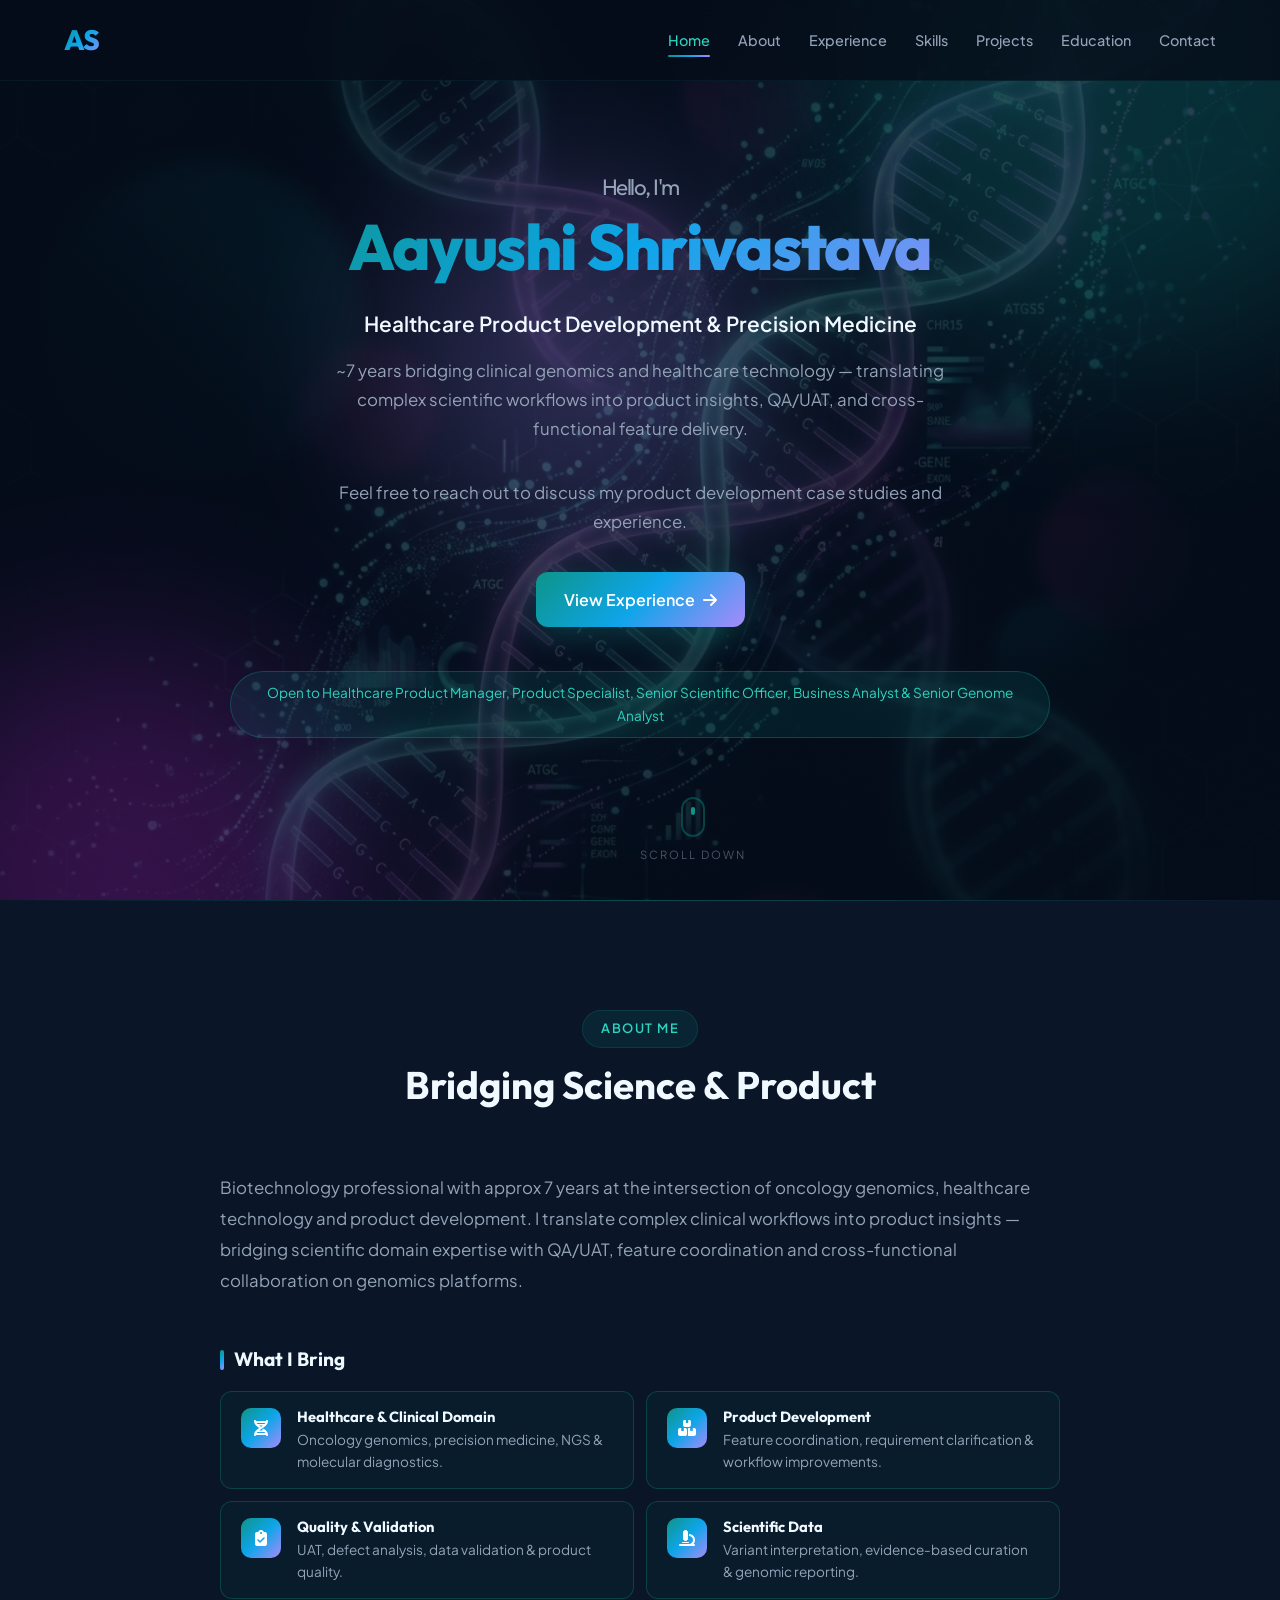
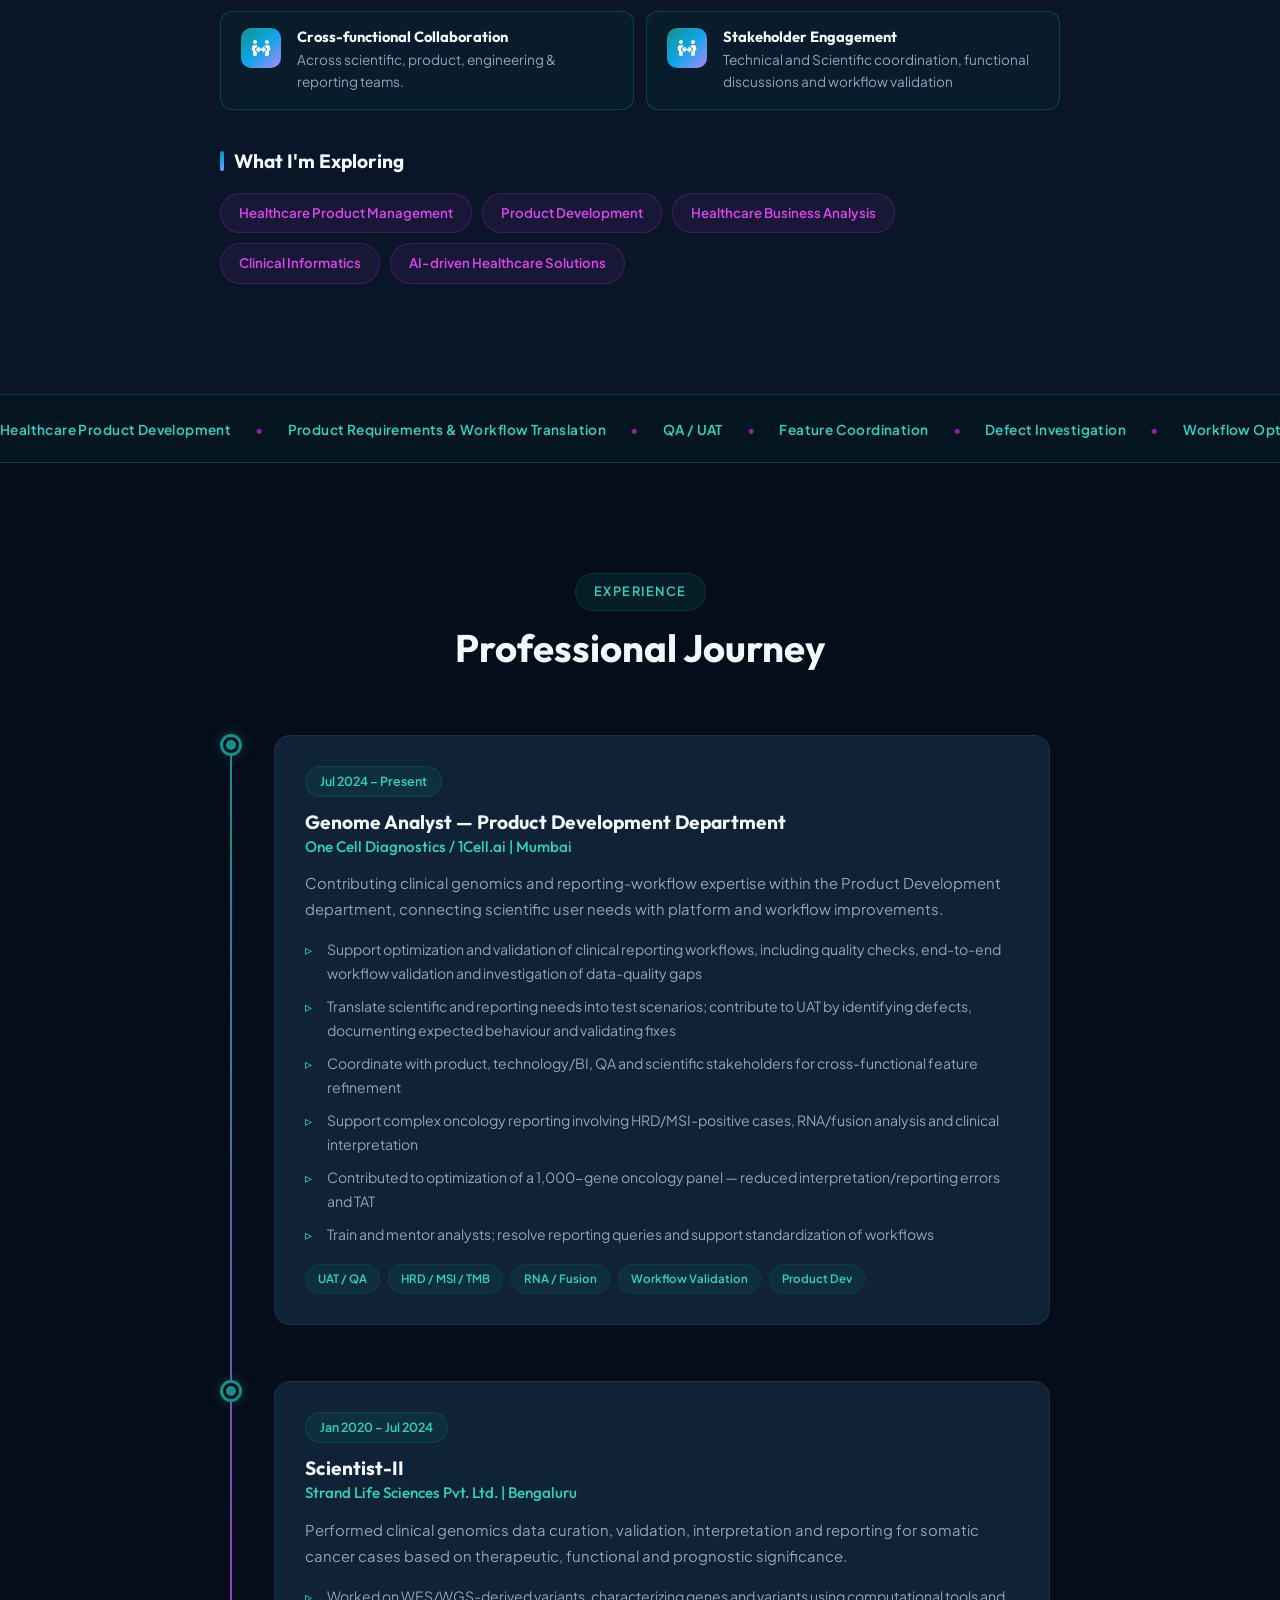
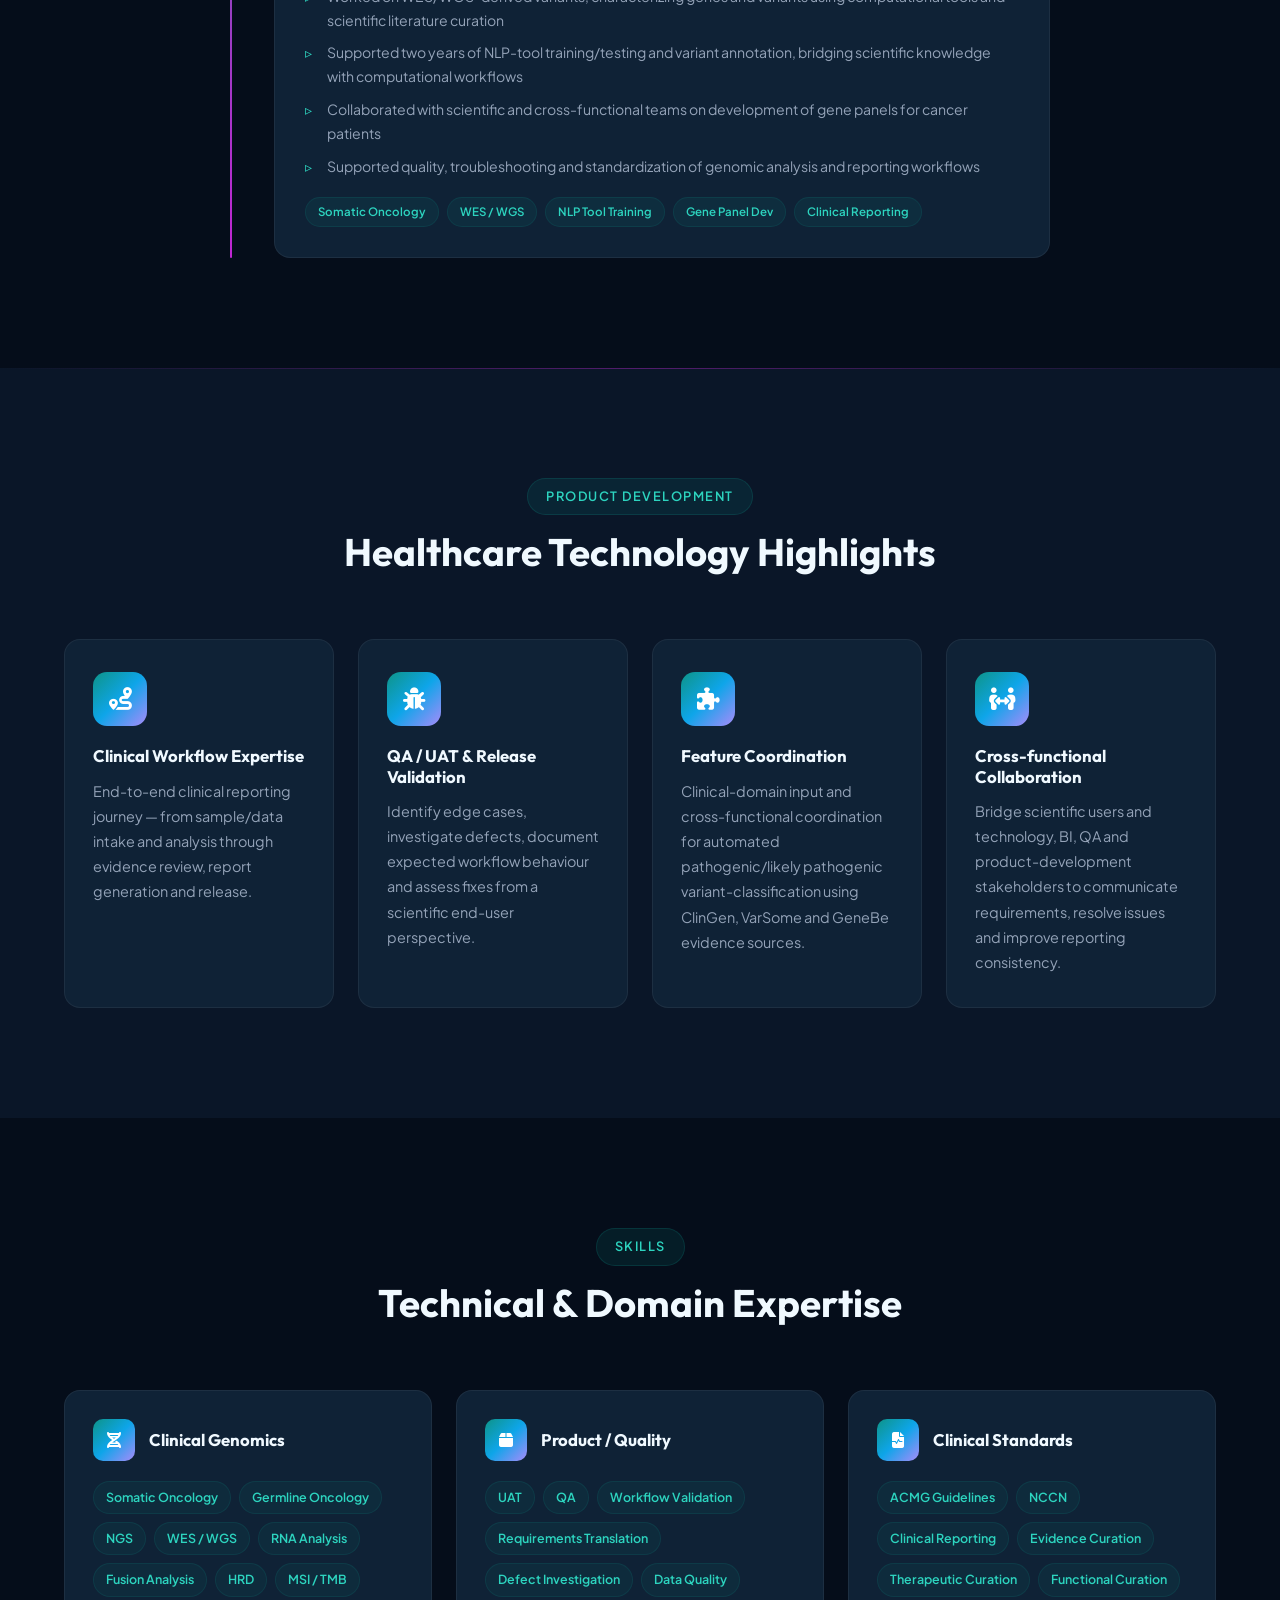
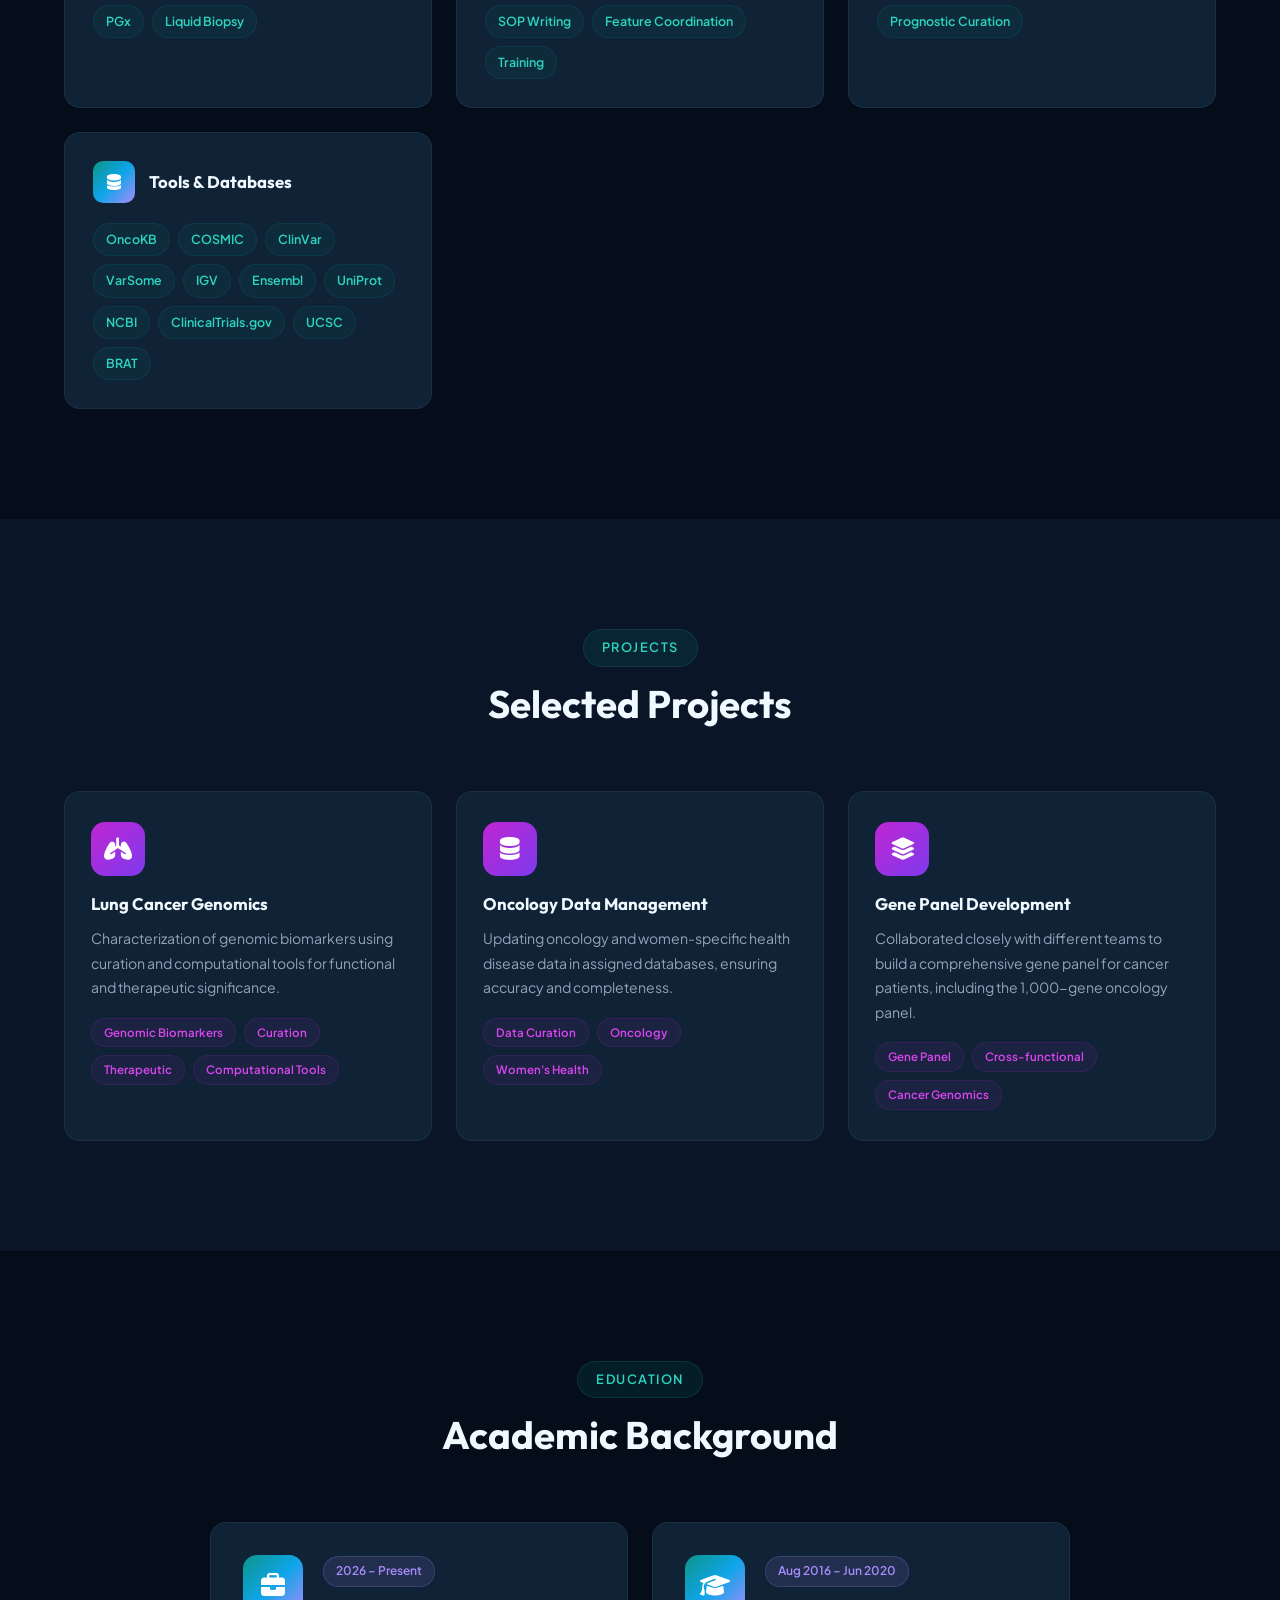
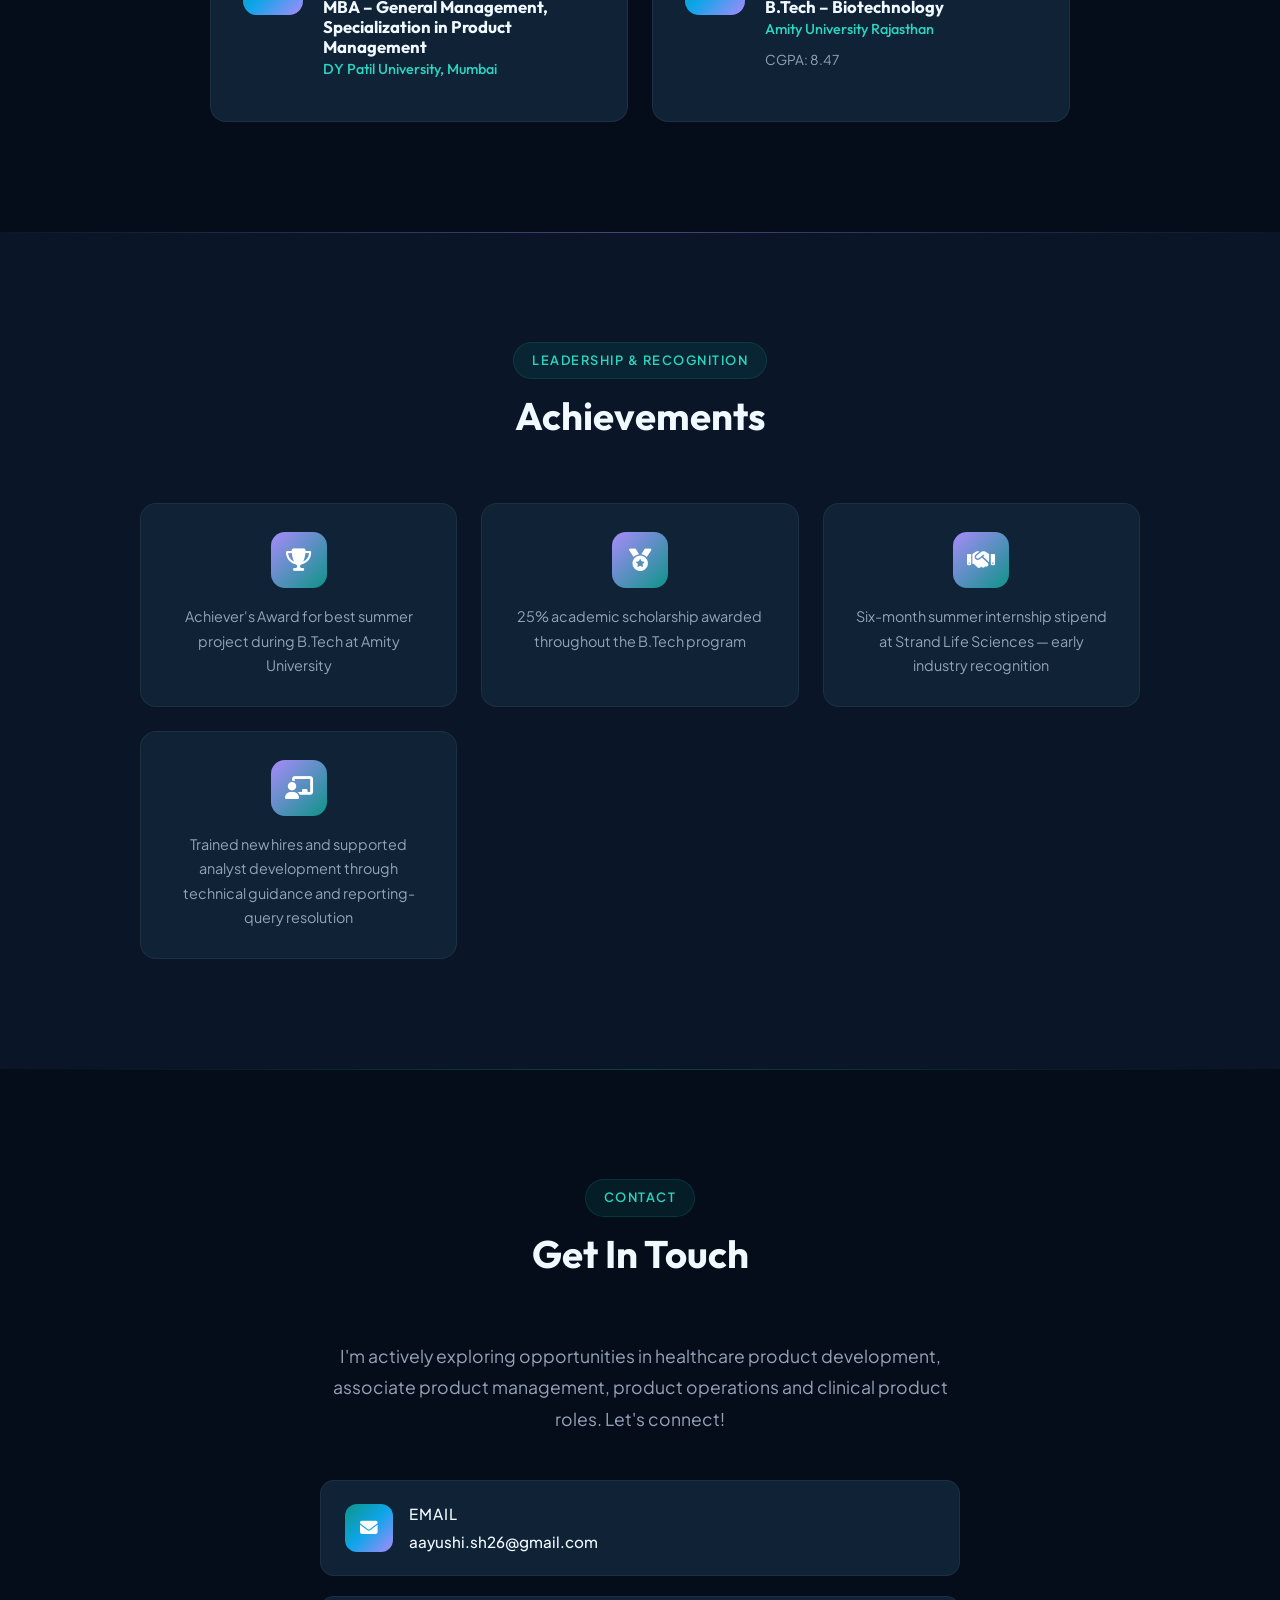
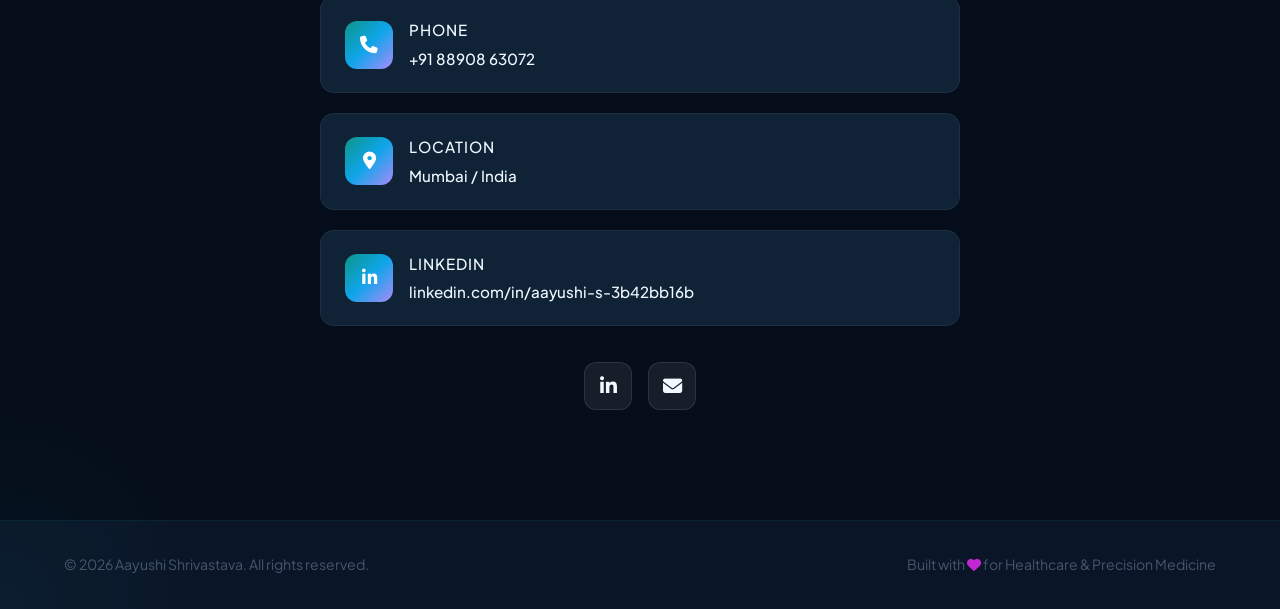
==== index.html @ 1b06e9bc "Add files via upload" ====
<!DOCTYPE html>
<html lang="en">

<head>
    <meta charset="UTF-8">
    <meta name="viewport" content="width=device-width, initial-scale=1.0">
    <title>Aayushi Shrivastava | Healthcare Product & Precision Medicine</title>
    <meta name="description"
        content="Aayushi Shrivastava – Precision medicine professional with ~7 years across clinical genomics, oncology, NGS workflows, and healthcare product development.">
    <link rel="stylesheet" href="aayushi_styles.css">
    <link rel="preconnect" href="https://fonts.googleapis.com">
    <link rel="preconnect" href="https://fonts.gstatic.com" crossorigin>
    <link
        href="https://fonts.googleapis.com/css2?family=Outfit:wght@300;400;500;600;700;800&family=Plus+Jakarta+Sans:wght@400;500;600;700&display=swap"
        rel="stylesheet">
    <link rel="stylesheet" href="https://cdnjs.cloudflare.com/ajax/libs/font-awesome/6.5.1/css/all.min.css">
</head>

<body>

    <!-- Navigation -->
    <nav class="navbar" id="navbar">
        <div class="nav-container">
            <a href="#home" class="nav-logo">AS</a>
            <ul class="nav-menu" id="nav-menu">
                <li><a href="#home" class="nav-link">Home</a></li>
                <li><a href="#about" class="nav-link">About</a></li>
                <li><a href="#experience" class="nav-link">Experience</a></li>
                <li><a href="#skills" class="nav-link">Skills</a></li>
                <li><a href="#projects" class="nav-link">Projects</a></li>
                <li><a href="#education" class="nav-link">Education</a></li>
                <li><a href="#contact" class="nav-link">Contact</a></li>
            </ul>
            <div class="hamburger" id="hamburger">
                <span></span>
                <span></span>
                <span></span>
            </div>
        </div>
    </nav>

    <!-- Hero Section -->
    <section id="home" class="hero">
        <div class="hero-bg">
            <img src="aayushi_hero_bg.png" alt="" class="hero-bg-image" aria-hidden="true">
            <div class="hero-overlay"></div>
            <div class="hero-circle hero-circle-1"></div>
            <div class="hero-circle hero-circle-2"></div>
            <div class="hero-circle hero-circle-3"></div>
            <!-- Floating genomics particles -->
            <div class="particle" style="--x:15%;--y:20%;--d:4s;--s:0.6;"></div>
            <div class="particle" style="--x:80%;--y:35%;--d:5.5s;--s:0.9;"></div>
            <div class="particle" style="--x:55%;--y:70%;--d:3.8s;--s:0.5;"></div>
            <div class="particle" style="--x:30%;--y:60%;--d:6s;--s:0.7;"></div>
            <div class="particle" style="--x:70%;--y:15%;--d:4.5s;--s:0.8;"></div>
        </div>
        <div class="hero-content">
            <h1 class="hero-title">
                <span class="greeting">Hello, I'm</span>
                <span class="name">Aayushi Shrivastava</span>
            </h1>
            <p class="hero-subtitle">Healthcare Product Development &amp; Precision Medicine</p>
            <p class="hero-description">~7 years bridging clinical genomics and healthcare technology — translating
                complex scientific workflows into product insights, QA/UAT, and cross-functional feature delivery.</p>
            <p class="hero-description">Feel free to reach out to discuss my product development case studies and
                experience.</p>
            <div class="hero-buttons">
                <a href="#experience" class="btn btn-primary" id="btn-view-experience">
                    <span>View Experience</span>
                    <i class="fas fa-arrow-right"></i>
                </a>
                <!--<a href="#contact" class="btn btn-secondary" id="btn-contact">Contact Me</a>-->
            </div>
            <div class="hero-badge">
                <!--<span class="pulse-dot"></span>-->
                Open to Healthcare Product Manager, Product Specialist, Senior Scientific
                Officer,
                Business Analyst & Senior Genome Analyst
            </div>


            <!--<div class="hero-social">
                <a href="https://www.linkedin.com/in/aayushi-s-3b42bb16b" class="social-icon" target="_blank"
                    aria-label="LinkedIn" id="social-linkedin">
                    <i class="fab fa-linkedin-in"></i>
                </a>
                <a href="mailto:aayushi.sh26@gmail.com" class="social-icon" aria-label="Email" id="social-email">
                    <i class="fas fa-envelope"></i>
                </a>
                <a href="tel:+918890863072" class="social-icon" aria-label="Phone" id="social-phone">
                    <i class="fas fa-phone"></i>
                </a>
            </div>-->
        </div>
        <div class="scroll-indicator">
            <div class="mouse">
                <div class="wheel"></div>
            </div>
            <span>Scroll down</span>
        </div>
    </section>

    <!-- About Section -->
    <section id="about" class="about">
        <div class="container">
            <div class="section-header">
                <span class="section-tag">About Me</span>
                <h2 class="section-title">Bridging Science &amp; Product</h2>
            </div>
            <div class="about-content">
                <div class="about-text">
                    <p>Biotechnology professional with approx 7 years at the intersection of oncology genomics,
                        healthcare
                        technology and product development. I translate complex clinical workflows into product insights
                        — bridging scientific domain expertise with QA/UAT, feature coordination and cross-functional
                        collaboration on genomics platforms.</p>
                </div>

                <div class="about-pillars">
                    <h3 class="pillars-title">What I Bring</h3>
                    <div class="pillars-grid">
                        <div class="pillar-item">
                            <div class="pillar-icon"><i class="fas fa-dna"></i></div>
                            <div class="pillar-body">
                                <h4>Healthcare &amp; Clinical Domain</h4>
                                <p>Oncology genomics, precision medicine, NGS &amp; molecular diagnostics.</p>
                            </div>
                        </div>
                        <div class="pillar-item">
                            <div class="pillar-icon"><i class="fas fa-boxes"></i></div>
                            <div class="pillar-body">
                                <h4>Product Development</h4>
                                <p>Feature coordination, requirement clarification &amp; workflow improvements.</p>
                            </div>
                        </div>
                        <div class="pillar-item">
                            <div class="pillar-icon"><i class="fas fa-clipboard-check"></i></div>
                            <div class="pillar-body">
                                <h4>Quality &amp; Validation</h4>
                                <p>UAT, defect analysis, data validation &amp; product quality.</p>
                            </div>
                        </div>
                        <div class="pillar-item">
                            <div class="pillar-icon"><i class="fas fa-microscope"></i></div>
                            <div class="pillar-body">
                                <h4>Scientific Data</h4>
                                <p>Variant interpretation, evidence-based curation &amp; genomic reporting.</p>
                            </div>
                        </div>
                        <div class="pillar-item">
                            <div class="pillar-icon"><i class="fas fa-people-arrows"></i></div>
                            <div class="pillar-body">
                                <h4>Cross-functional Collaboration</h4>
                                <p>Across scientific, product, engineering &amp; reporting teams.</p>
                            </div>
                        </div>
                        <div class="pillar-item">
                            <div class="pillar-icon"><i class="fas fa-people-arrows"></i></div>
                            <div class="pillar-body">
                                <h4>Stakeholder Engagement</h4>
                                <p>Technical and Scientific coordination, functional discussions and workflow validation
                                </p>
                            </div>
                        </div>
                    </div>
                </div>

                <div class="about-exploring">
                    <h3 class="exploring-title">What I'm Exploring</h3>
                    <div class="exploring-tags">
                        <span>Healthcare Product Management</span>
                        <span>Product Development</span>
                        <span>Healthcare Business Analysis</span>
                        <span>Clinical Informatics</span>
                        <span>AI-driven Healthcare Solutions</span>
                    </div>
                </div>
            </div>
        </div>
    </section>


    <!-- Core Competencies Banner -->
    <section class="competencies">
        <div class="competencies-inner">
            <div class="competency-track">
                <span>Healthcare Product Development</span>
                <span>•</span>
                <span>Product Requirements &amp; Workflow Translation</span>
                <span>•</span>
                <span>QA / UAT</span>
                <span>•</span>
                <span>Feature Coordination</span>
                <span>•</span>
                <span>Defect Investigation</span>
                <span>•</span>
                <span>Workflow Optimization</span>
                <span>•</span>
                <span>Clinical Genomics</span>
                <span>•</span>
                <span>Precision Oncology</span>
                <span>•</span>
                <span>NGS</span>
                <span>•</span>
                <span>RNA / Fusion</span>
                <span>•</span>
                <span>HRD / MSI / TMB</span>
                <span>•</span>
                <span>Clinical Reporting</span>
                <span>•</span>
                <span>Scientific Evidence Curation</span>
                <span>•</span>
                <span>Training &amp; Mentoring</span>
                <span>•</span>
                <!-- Duplicate for seamless loop -->
                <span>Healthcare Product Development</span>
                <span>•</span>
                <span>Product Requirements &amp; Workflow Translation</span>
                <span>•</span>
                <span>QA / UAT</span>
                <span>•</span>
                <span>Feature Coordination</span>
                <span>•</span>
                <span>Defect Investigation</span>
                <span>•</span>
                <span>Workflow Optimization</span>
                <span>•</span>
                <span>Clinical Genomics</span>
                <span>•</span>
                <span>Precision Oncology</span>
                <span>•</span>
                <span>NGS</span>
                <span>•</span>
                <span>RNA / Fusion</span>
                <span>•</span>
                <span>HRD / MSI / TMB</span>
                <span>•</span>
                <span>Clinical Reporting</span>
                <span>•</span>
                <span>Scientific Evidence Curation</span>
                <span>•</span>
                <span>Training &amp; Mentoring</span>
                <span>•</span>
            </div>
        </div>
    </section>

    <!-- Experience Section -->
    <section id="experience" class="experience">
        <div class="container">
            <div class="section-header">
                <span class="section-tag">Experience</span>
                <h2 class="section-title">Professional Journey</h2>
            </div>
            <div class="timeline">

                <!-- Job 1 -->
                <div class="timeline-item">
                    <div class="timeline-marker"></div>
                    <div class="timeline-content">
                        <span class="timeline-date">Jul 2024 – Present</span>
                        <h3 class="timeline-title">Genome Analyst — Product Development Department</h3>
                        <h4 class="timeline-company">One Cell Diagnostics / 1Cell.ai | Mumbai</h4>
                        <p class="timeline-description">Contributing clinical genomics and reporting-workflow expertise
                            within the Product Development department, connecting scientific user needs with platform
                            and workflow improvements.</p>
                        <ul class="timeline-bullets">
                            <li>Support optimization and validation of clinical reporting workflows, including quality
                                checks, end-to-end workflow validation and investigation of data-quality gaps</li>
                            <li>Translate scientific and reporting needs into test scenarios; contribute to UAT by
                                identifying defects, documenting expected behaviour and validating fixes</li>
                            <li>Coordinate with product, technology/BI, QA and scientific stakeholders for
                                cross-functional feature refinement</li>
                            <li>Support complex oncology reporting involving HRD/MSI-positive cases, RNA/fusion analysis
                                and clinical interpretation</li>
                            <li>Contributed to optimization of a 1,000-gene oncology panel — reduced
                                interpretation/reporting errors and TAT</li>
                            <li>Train and mentor analysts; resolve reporting queries and support standardization of
                                workflows</li>
                        </ul>
                        <div class="timeline-tech">
                            <span>UAT / QA</span>
                            <span>HRD / MSI / TMB</span>
                            <span>RNA / Fusion</span>
                            <span>Workflow Validation</span>
                            <span>Product Dev</span>
                        </div>
                    </div>
                </div>

                <!-- Job 2 -->
                <div class="timeline-item">
                    <div class="timeline-marker"></div>
                    <div class="timeline-content">
                        <span class="timeline-date">Jan 2020 – Jul 2024</span>
                        <h3 class="timeline-title">Scientist-II</h3>
                        <h4 class="timeline-company">Strand Life Sciences Pvt. Ltd. | Bengaluru</h4>
                        <p class="timeline-description">Performed clinical genomics data curation, validation,
                            interpretation and reporting for somatic cancer cases based on therapeutic, functional and
                            prognostic significance.</p>
                        <ul class="timeline-bullets">
                            <li>Worked on WES/WGS-derived variants, characterizing genes and variants using
                                computational tools and scientific literature curation</li>
                            <li>Supported two years of NLP-tool training/testing and variant annotation, bridging
                                scientific knowledge with computational workflows</li>
                            <li>Collaborated with scientific and cross-functional teams on development of gene panels
                                for cancer patients</li>
                            <li>Supported quality, troubleshooting and standardization of genomic analysis and reporting
                                workflows</li>
                        </ul>
                        <div class="timeline-tech">
                            <span>Somatic Oncology</span>
                            <span>WES / WGS</span>
                            <span>NLP Tool Training</span>
                            <span>Gene Panel Dev</span>
                            <span>Clinical Reporting</span>
                        </div>
                    </div>
                </div>

            </div>
        </div>
    </section>

    <!-- Product Development Highlights Section -->
    <section id="product" class="product-highlights">
        <div class="container">
            <div class="section-header">
                <span class="section-tag">Product Development</span>
                <h2 class="section-title">Healthcare Technology Highlights</h2>
            </div>
            <div class="highlights-grid">
                <div class="highlight-card">
                    <div class="highlight-icon">
                        <i class="fas fa-route"></i>
                    </div>
                    <h3>Clinical Workflow Expertise</h3>
                    <p>End-to-end clinical reporting journey — from sample/data intake and analysis through evidence
                        review, report generation and release.</p>
                </div>
                <div class="highlight-card">
                    <div class="highlight-icon">
                        <i class="fas fa-bug"></i>
                    </div>
                    <h3>QA / UAT &amp; Release Validation</h3>
                    <p>Identify edge cases, investigate defects, document expected workflow behaviour and assess fixes
                        from a scientific end-user perspective.</p>
                </div>
                <div class="highlight-card">
                    <div class="highlight-icon">
                        <i class="fas fa-puzzle-piece"></i>
                    </div>
                    <h3>Feature Coordination</h3>
                    <p>Clinical-domain input and cross-functional coordination for automated pathogenic/likely
                        pathogenic variant-classification using ClinGen, VarSome and GeneBe evidence sources.</p>
                </div>
                <div class="highlight-card">
                    <div class="highlight-icon">
                        <i class="fas fa-people-arrows"></i>
                    </div>
                    <h3>Cross-functional Collaboration</h3>
                    <p>Bridge scientific users and technology, BI, QA and product-development stakeholders to
                        communicate requirements, resolve issues and improve reporting consistency.</p>
                </div>
            </div>
        </div>
    </section>

    <!-- Skills Section -->
    <section id="skills" class="skills">
        <div class="container">
            <div class="section-header">
                <span class="section-tag">Skills</span>
                <h2 class="section-title">Technical &amp; Domain Expertise</h2>
            </div>
            <div class="skills-grid">
                <div class="skill-card">
                    <div class="skill-header">
                        <i class="fas fa-dna"></i>
                        <h3>Clinical Genomics</h3>
                    </div>
                    <div class="skill-tags">
                        <span class="skill-tag">Somatic Oncology</span>
                        <span class="skill-tag">Germline Oncology</span>
                        <span class="skill-tag">NGS</span>
                        <span class="skill-tag">WES / WGS</span>
                        <span class="skill-tag">RNA Analysis</span>
                        <span class="skill-tag">Fusion Analysis</span>
                        <span class="skill-tag">HRD</span>
                        <span class="skill-tag">MSI / TMB</span>
                        <span class="skill-tag">PGx</span>
                        <span class="skill-tag">Liquid Biopsy</span>
                    </div>
                </div>
                <div class="skill-card">
                    <div class="skill-header">
                        <i class="fas fa-box"></i>
                        <h3>Product / Quality</h3>
                    </div>
                    <div class="skill-tags">
                        <span class="skill-tag">UAT</span>
                        <span class="skill-tag">QA</span>
                        <span class="skill-tag">Workflow Validation</span>
                        <span class="skill-tag">Requirements Translation</span>
                        <span class="skill-tag">Defect Investigation</span>
                        <span class="skill-tag">Data Quality</span>
                        <span class="skill-tag">SOP Writing</span>
                        <span class="skill-tag">Feature Coordination</span>
                        <span class="skill-tag">Training</span>
                    </div>
                </div>
                <div class="skill-card">
                    <div class="skill-header">
                        <i class="fas fa-file-medical-alt"></i>
                        <h3>Clinical Standards</h3>
                    </div>
                    <div class="skill-tags">
                        <span class="skill-tag">ACMG Guidelines</span>
                        <span class="skill-tag">NCCN</span>
                        <span class="skill-tag">Clinical Reporting</span>
                        <span class="skill-tag">Evidence Curation</span>
                        <span class="skill-tag">Therapeutic Curation</span>
                        <span class="skill-tag">Functional Curation</span>
                        <span class="skill-tag">Prognostic Curation</span>
                    </div>
                </div>
                <div class="skill-card">
                    <div class="skill-header">
                        <i class="fas fa-database"></i>
                        <h3>Tools &amp; Databases</h3>
                    </div>
                    <div class="skill-tags">
                        <span class="skill-tag">OncoKB</span>
                        <span class="skill-tag">COSMIC</span>
                        <span class="skill-tag">ClinVar</span>
                        <span class="skill-tag">VarSome</span>
                        <span class="skill-tag">IGV</span>
                        <span class="skill-tag">Ensembl</span>
                        <span class="skill-tag">UniProt</span>
                        <span class="skill-tag">NCBI</span>
                        <span class="skill-tag">ClinicalTrials.gov</span>
                        <span class="skill-tag">UCSC</span>
                        <span class="skill-tag">BRAT</span>
                    </div>
                </div>
            </div>
        </div>
    </section>

    <!-- Projects Section -->
    <section id="projects" class="projects">
        <div class="container">
            <div class="section-header">
                <span class="section-tag">Projects</span>
                <h2 class="section-title">Selected Projects</h2>
            </div>
            <div class="projects-grid">
                <div class="project-card">
                    <div class="project-icon">
                        <i class="fas fa-lungs"></i>
                    </div>
                    <h3 class="project-title">Lung Cancer Genomics</h3>
                    <p class="project-description">Characterization of genomic biomarkers using curation and
                        computational tools for functional and therapeutic significance.</p>
                    <div class="project-tech">
                        <span>Genomic Biomarkers</span>
                        <span>Curation</span>
                        <span>Therapeutic</span>
                        <span>Computational Tools</span>
                    </div>
                </div>
                <div class="project-card">
                    <div class="project-icon">
                        <i class="fas fa-database"></i>
                    </div>
                    <h3 class="project-title">Oncology Data Management</h3>
                    <p class="project-description">Updating oncology and women-specific health disease data in assigned
                        databases, ensuring accuracy and completeness.</p>
                    <div class="project-tech">
                        <span>Data Curation</span>
                        <span>Oncology</span>
                        <span>Women's Health</span>
                    </div>
                </div>
                <div class="project-card">
                    <div class="project-icon">
                        <i class="fas fa-layer-group"></i>
                    </div>
                    <h3 class="project-title">Gene Panel Development</h3>
                    <p class="project-description">Collaborated closely with different teams to build a comprehensive
                        gene panel for cancer patients, including the 1,000-gene oncology panel.</p>
                    <div class="project-tech">
                        <span>Gene Panel</span>
                        <span>Cross-functional</span>
                        <span>Cancer Genomics</span>
                    </div>
                </div>
            </div>
        </div>
    </section>

    <!-- Education Section -->
    <section id="education" class="education">
        <div class="container">
            <div class="section-header">
                <span class="section-tag">Education</span>
                <h2 class="section-title">Academic Background</h2>
            </div>
            <div class="education-grid">
                <div class="education-card">
                    <div class="education-icon">
                        <i class="fas fa-briefcase"></i>
                    </div>
                    <div class="education-content">
                        <span class="education-date">2026 – Present</span>
                        <h3 class="education-title">MBA – General Management, Specialization in Product Management</h3>
                        <h4 class="education-institution">DY Patil University, Mumbai</h4>

                    </div>
                </div>
                <div class="education-card">
                    <div class="education-icon">
                        <i class="fas fa-graduation-cap"></i>
                    </div>
                    <div class="education-content">
                        <span class="education-date">Aug 2016 – Jun 2020</span>
                        <h3 class="education-title">B.Tech – Biotechnology</h3>
                        <h4 class="education-institution">Amity University Rajasthan</h4>
                        <p class="education-description">CGPA: 8.47</p>
                    </div>
                </div>
            </div>
        </div>
    </section>

    <!-- Leadership & Recognition Section -->
    <section class="recognition">
        <div class="container">
            <div class="section-header">
                <span class="section-tag">Leadership &amp; Recognition</span>
                <h2 class="section-title">Achievements</h2>
            </div>
            <div class="recognition-grid">
                <div class="recognition-card">
                    <div class="recognition-icon"><i class="fas fa-trophy"></i></div>
                    <p>Achiever's Award for best summer project during B.Tech at Amity University</p>
                </div>
                <div class="recognition-card">
                    <div class="recognition-icon"><i class="fas fa-medal"></i></div>
                    <p>25% academic scholarship awarded throughout the B.Tech program</p>
                </div>
                <div class="recognition-card">
                    <div class="recognition-icon"><i class="fas fa-handshake"></i></div>
                    <p>Six-month summer internship stipend at Strand Life Sciences — early industry recognition</p>
                </div>
                <div class="recognition-card">
                    <div class="recognition-icon"><i class="fas fa-chalkboard-teacher"></i></div>
                    <p>Trained new hires and supported analyst development through technical guidance and
                        reporting-query resolution</p>
                </div>
            </div>
        </div>
    </section>

    <!-- Contact Section -->
    <section id="contact" class="contact">
        <div class="container">
            <div class="section-header">
                <span class="section-tag">Contact</span>
                <h2 class="section-title">Get In Touch</h2>
            </div>
            <div class="contact-content">
                <div class="contact-info">
                    <p class="contact-intro">I'm actively exploring opportunities in healthcare product development,
                        associate product management, product operations and clinical product roles. Let's connect!</p>
                    <div class="contact-items">
                        <div class="contact-item">
                            <div class="contact-icon">
                                <i class="fas fa-envelope"></i>
                            </div>
                            <div class="contact-details">
                                <span class="contact-label">Email</span>
                                <a href="mailto:aayushi.sh26@gmail.com"
                                    id="contact-email-link">aayushi.sh26@gmail.com</a>
                            </div>
                        </div>
                        <div class="contact-item">
                            <div class="contact-icon">
                                <i class="fas fa-phone"></i>
                            </div>
                            <div class="contact-details">
                                <span class="contact-label">Phone</span>
                                <a href="tel:+918890863072">+91 88908 63072</a>
                            </div>
                        </div>
                        <div class="contact-item">
                            <div class="contact-icon">
                                <i class="fas fa-map-marker-alt"></i>
                            </div>
                            <div class="contact-details">
                                <span class="contact-label">Location</span>
                                <span>Mumbai / India</span>
                            </div>
                        </div>
                        <div class="contact-item">
                            <div class="contact-icon">
                                <i class="fab fa-linkedin-in"></i>
                            </div>
                            <div class="contact-details">
                                <span class="contact-label">LinkedIn</span>
                                <a href="https://www.linkedin.com/in/aayushi-s-3b42bb16b" target="_blank"
                                    id="contact-linkedin-link">linkedin.com/in/aayushi-s-3b42bb16b</a>
                            </div>
                        </div>
                    </div>
                    <div class="contact-social">
                        <a href="https://www.linkedin.com/in/aayushi-s-3b42bb16b" class="social-icon" target="_blank"
                            aria-label="LinkedIn">
                            <i class="fab fa-linkedin-in"></i>
                        </a>
                        <a href="mailto:aayushi.sh26@gmail.com" class="social-icon" aria-label="Email">
                            <i class="fas fa-envelope"></i>
                        </a>
                    </div>
                </div>
            </div>
        </div>
    </section>

    <!-- Footer -->
    <footer class="footer">
        <div class="container">
            <div class="footer-content">
                <p>&copy; 2026 Aayushi Shrivastava. All rights reserved.</p>
                <p>Built with <i class="fas fa-heart"></i> for Healthcare &amp; Precision Medicine</p>
            </div>
        </div>
    </footer>

    <script src="aayushi_script.js"></script>
</body>

</html>
---- aayushi_styles.css ----
/* ============================================================
   AAYUSHI SHRIVASTAVA PORTFOLIO — STYLES
   Healthcare Product & Precision Medicine Theme
   Palette: Deep Navy | Teal | Magenta | Soft Gold
   ============================================================ */

/* CSS Variables */
:root {
    --primary-color: #0d9488;        /* teal */
    --primary-dark:  #0f766e;
    --primary-light: #2dd4bf;
    --secondary-color: #1e293b;
    --accent-color: #c026d3;         /* magenta/fuchsia */
    --accent-warm: #a78bfa;          /* soft violet */
    --bg-color: #050d1a;             /* deep navy */
    --bg-secondary: #0a1628;
    --bg-card: #0f2236;
    --bg-card-hover: #152b42;
    --text-color: #f0f9ff;
    --text-secondary: #94a3b8;
    --text-muted: #475569;
    --gradient-primary: linear-gradient(135deg, #0d9488 0%, #0ea5e9 50%, #a78bfa 100%);
    --gradient-accent:  linear-gradient(135deg, #c026d3 0%, #7c3aed 100%);
    --gradient-warm:    linear-gradient(135deg, #a78bfa 0%, #0d9488 100%);
    --shadow:    0 10px 40px rgba(0, 0, 0, 0.5);
    --shadow-lg: 0 20px 60px rgba(0, 0, 0, 0.6);
    --shadow-teal: 0 8px 30px rgba(13, 148, 136, 0.3);
    --transition: all 0.3s cubic-bezier(0.4, 0, 0.2, 1);
    --container-width: 1200px;
    --border-subtle: 1px solid rgba(255, 255, 255, 0.06);
    --border-teal: 1px solid rgba(13, 148, 136, 0.3);
}

/* ============================================================
   RESET & BASE
   ============================================================ */
*, *::before, *::after {
    margin: 0;
    padding: 0;
    box-sizing: border-box;
}

html {
    scroll-behavior: smooth;
}

body {
    font-family: 'Plus Jakarta Sans', sans-serif;
    background: var(--bg-color);
    color: var(--text-color);
    line-height: 1.7;
    overflow-x: hidden;
}

.container {
    max-width: var(--container-width);
    margin: 0 auto;
    padding: 0 24px;
}

h1, h2, h3, h4, h5, h6 {
    font-family: 'Outfit', sans-serif;
    font-weight: 700;
    line-height: 1.2;
}

a {
    text-decoration: none;
    color: inherit;
}

/* ============================================================
   NAVIGATION
   ============================================================ */
.navbar {
    position: fixed;
    top: 0;
    left: 0;
    width: 100%;
    background: rgba(5, 13, 26, 0.8);
    backdrop-filter: blur(24px);
    -webkit-backdrop-filter: blur(24px);
    z-index: 1000;
    padding: 16px 0;
    transition: var(--transition);
    border-bottom: 1px solid rgba(13, 148, 136, 0.1);
}

.navbar.scrolled {
    background: rgba(5, 13, 26, 0.97);
    padding: 10px 0;
    box-shadow: 0 4px 30px rgba(0, 0, 0, 0.5);
}

.nav-container {
    max-width: var(--container-width);
    margin: 0 auto;
    padding: 0 24px;
    display: flex;
    justify-content: space-between;
    align-items: center;
}

.nav-logo {
    font-size: 1.75rem;
    font-weight: 800;
    font-family: 'Outfit', sans-serif;
    background: var(--gradient-primary);
    -webkit-background-clip: text;
    -webkit-text-fill-color: transparent;
    background-clip: text;
    letter-spacing: -1px;
}

.nav-menu {
    display: flex;
    list-style: none;
    gap: 28px;
    align-items: center;
}

.nav-link {
    color: var(--text-secondary);
    font-weight: 500;
    font-size: 0.9rem;
    position: relative;
    padding: 8px 0;
    transition: var(--transition);
}

.nav-link:hover,
.nav-link.active {
    color: var(--primary-light);
}

.nav-link::after {
    content: '';
    position: absolute;
    bottom: 0;
    left: 0;
    width: 0;
    height: 2px;
    background: var(--gradient-primary);
    transition: var(--transition);
    border-radius: 2px;
}

.nav-link:hover::after,
.nav-link.active::after {
    width: 100%;
}

.hamburger {
    display: none;
    flex-direction: column;
    gap: 5px;
    cursor: pointer;
    padding: 8px;
}

.hamburger span {
    width: 24px;
    height: 2px;
    background: var(--text-color);
    transition: var(--transition);
    border-radius: 2px;
}

.hamburger.active span:nth-child(1) { transform: rotate(45deg) translate(5px, 5px); }
.hamburger.active span:nth-child(2) { opacity: 0; }
.hamburger.active span:nth-child(3) { transform: rotate(-45deg) translate(5px, -5px); }

/* ============================================================
   HERO SECTION
   ============================================================ */
.hero {
    min-height: 100vh;
    display: flex;
    align-items: center;
    justify-content: center;
    padding: 120px 24px 80px;
    position: relative;
    overflow: hidden;
}

.hero-bg {
    position: absolute;
    inset: 0;
    z-index: 0;
}

.hero-bg-image {
    width: 100%;
    height: 100%;
    object-fit: cover;
    object-position: center;
    opacity: 0.35;
}

.hero-overlay {
    position: absolute;
    inset: 0;
    background: linear-gradient(
        135deg,
        rgba(5, 13, 26, 0.7) 0%,
        rgba(5, 13, 26, 0.4) 50%,
        rgba(5, 13, 26, 0.75) 100%
    );
}

.hero-circle {
    position: absolute;
    border-radius: 50%;
    filter: blur(90px);
    opacity: 0.25;
}

.hero-circle-1 {
    width: 600px;
    height: 600px;
    background: var(--primary-color);
    top: -250px;
    right: -150px;
    animation: float 10s ease-in-out infinite;
}

.hero-circle-2 {
    width: 450px;
    height: 450px;
    background: var(--accent-color);
    bottom: -200px;
    left: -100px;
    animation: float 12s ease-in-out infinite reverse;
}

.hero-circle-3 {
    width: 350px;
    height: 350px;
    background: var(--accent-warm);
    top: 40%;
    left: 45%;
    transform: translate(-50%, -50%);
    animation: pulse-glow 7s ease-in-out infinite;
}

/* Floating particles */
.particle {
    position: absolute;
    left: var(--x);
    top: var(--y);
    width: 6px;
    height: 6px;
    border-radius: 50%;
    background: var(--primary-light);
    opacity: 0;
    animation: particle-float var(--d) ease-in-out infinite;
    animation-delay: calc(var(--d) * -0.3);
    transform: scale(var(--s));
    box-shadow: 0 0 10px var(--primary-light);
}

@keyframes particle-float {
    0%, 100% { opacity: 0; transform: scale(var(--s)) translateY(0); }
    30%       { opacity: 0.8; }
    60%       { opacity: 0.6; transform: scale(var(--s)) translateY(-40px); }
}

@keyframes float {
    0%, 100% { transform: translateY(0) rotate(0deg); }
    50%       { transform: translateY(-40px) rotate(8deg); }
}

@keyframes pulse-glow {
    0%, 100% { transform: translate(-50%, -50%) scale(1);   opacity: 0.2; }
    50%       { transform: translate(-50%, -50%) scale(1.3); opacity: 0.4; }
}

.hero-content {
    text-align: center;
    max-width: 820px;
    z-index: 1;
    position: relative;
}

/* Badge */
.hero-badge {
    display: inline-flex;
    align-items: center;
    gap: 10px;
    background: rgba(13, 148, 136, 0.12);
    border: 1px solid rgba(13, 148, 136, 0.35);
    padding: 9px 18px;
    border-radius: 50px;
    font-size: 0.85rem;
    color: var(--primary-light);
    margin-bottom: 28px;
    animation: fadeInUp 0.8s ease forwards;
}

.pulse-dot {
    width: 8px;
    height: 8px;
    background: var(--primary-light);
    border-radius: 50%;
    flex-shrink: 0;
    animation: pulse-dot 2s ease-in-out infinite;
}

@keyframes pulse-dot {
    0%, 100% { opacity: 1; box-shadow: 0 0 0 0 rgba(45, 212, 191, 0.7); }
    50%       { opacity: 0.7; box-shadow: 0 0 0 6px rgba(45, 212, 191, 0); }
}

.hero-title {
    font-size: 4rem;
    font-weight: 800;
    margin-bottom: 20px;
    letter-spacing: -1.5px;
}

.greeting {
    display: block;
    font-size: 1.4rem;
    font-weight: 400;
    color: var(--text-secondary);
    margin-bottom: 8px;
    animation: fadeInUp 0.8s ease 0.1s forwards;
    opacity: 0;
}

.name {
    display: block;
    background: var(--gradient-primary);
    -webkit-background-clip: text;
    -webkit-text-fill-color: transparent;
    background-clip: text;
    animation: fadeInUp 0.8s ease 0.2s forwards;
    opacity: 0;
}

@keyframes fadeInUp {
    from { opacity: 0; transform: translateY(30px); }
    to   { opacity: 1; transform: translateY(0); }
}

.hero-subtitle {
    font-size: 1.3rem;
    color: var(--text-color);
    margin-bottom: 16px;
    font-weight: 600;
    animation: fadeInUp 0.8s ease 0.3s forwards;
    opacity: 0;
}

.hero-description {
    font-size: 1.05rem;
    color: var(--text-secondary);
    margin-bottom: 36px;
    max-width: 620px;
    margin-left: auto;
    margin-right: auto;
    animation: fadeInUp 0.8s ease 0.4s forwards;
    opacity: 0;
}

/* Buttons */
.hero-buttons {
    display: flex;
    gap: 16px;
    justify-content: center;
    margin-bottom: 44px;
    animation: fadeInUp 0.8s ease 0.5s forwards;
    opacity: 0;
    flex-wrap: wrap;
}

.btn {
    display: inline-flex;
    align-items: center;
    gap: 8px;
    padding: 14px 28px;
    border-radius: 12px;
    font-weight: 600;
    font-size: 1rem;
    transition: var(--transition);
    cursor: pointer;
    border: none;
    font-family: 'Plus Jakarta Sans', sans-serif;
}

.btn-primary {
    background: var(--gradient-primary);
    color: white;
    box-shadow: var(--shadow-teal);
}

.btn-primary:hover {
    transform: translateY(-3px);
    box-shadow: 0 12px 35px rgba(13, 148, 136, 0.5);
}

.btn-primary i { transition: var(--transition); }
.btn-primary:hover i { transform: translateX(4px); }

.btn-secondary {
    background: rgba(255, 255, 255, 0.07);
    color: var(--text-color);
    border: 1px solid rgba(255, 255, 255, 0.15);
}

.btn-secondary:hover {
    background: rgba(255, 255, 255, 0.12);
    border-color: rgba(13, 148, 136, 0.4);
    color: var(--primary-light);
}

/* Stats */
.hero-stats {
    display: flex;
    justify-content: center;
    gap: 56px;
    margin-bottom: 36px;
    animation: fadeInUp 0.8s ease 0.6s forwards;
    opacity: 0;
    flex-wrap: wrap;
}

.stat-item { text-align: center; }

.stat-number {
    display: block;
    font-size: 2.4rem;
    font-weight: 800;
    font-family: 'Outfit', sans-serif;
    background: var(--gradient-primary);
    -webkit-background-clip: text;
    -webkit-text-fill-color: transparent;
    background-clip: text;
}

.stat-label {
    font-size: 0.8rem;
    color: var(--text-muted);
    text-transform: uppercase;
    letter-spacing: 0.05em;
}

/* Social Icons */
.hero-social {
    display: flex;
    justify-content: center;
    gap: 16px;
    animation: fadeInUp 0.8s ease 0.7s forwards;
    opacity: 0;
}

.social-icon {
    width: 48px;
    height: 48px;
    display: flex;
    align-items: center;
    justify-content: center;
    border-radius: 12px;
    background: rgba(255, 255, 255, 0.07);
    border: 1px solid rgba(255, 255, 255, 0.1);
    color: var(--text-color);
    font-size: 1.2rem;
    transition: var(--transition);
}

.social-icon:hover {
    background: var(--gradient-primary);
    border-color: transparent;
    transform: translateY(-4px);
    box-shadow: var(--shadow-teal);
}

/* Scroll indicator */
.scroll-indicator {
    position: absolute;
    bottom: 36px;
    left: 50%;
    transform: translateX(-50%);
    display: flex;
    flex-direction: column;
    align-items: center;
    gap: 8px;
    color: var(--text-muted);
    font-size: 0.7rem;
    text-transform: uppercase;
    letter-spacing: 2px;
    animation: fadeInUp 0.8s ease 0.9s forwards;
    opacity: 0;
}

.mouse {
    width: 24px;
    height: 40px;
    border: 2px solid rgba(13, 148, 136, 0.4);
    border-radius: 12px;
    position: relative;
}

.wheel {
    width: 4px;
    height: 8px;
    background: var(--primary-color);
    border-radius: 2px;
    position: absolute;
    top: 8px;
    left: 50%;
    transform: translateX(-50%);
    animation: scroll-wheel 2s ease-in-out infinite;
}

@keyframes scroll-wheel {
    0%, 100% { opacity: 1; top: 8px; }
    50%       { opacity: 0.3; top: 20px; }
}

/* ============================================================
   SECTION COMMON STYLES
   ============================================================ */
.section-header {
    text-align: center;
    margin-bottom: 64px;
}

.section-tag {
    display: inline-block;
    background: rgba(13, 148, 136, 0.12);
    color: var(--primary-light);
    padding: 7px 18px;
    border-radius: 50px;
    font-size: 0.8rem;
    font-weight: 600;
    margin-bottom: 14px;
    text-transform: uppercase;
    letter-spacing: 1.5px;
    border: 1px solid rgba(13, 148, 136, 0.2);
}

.section-title {
    font-size: 2.4rem;
    font-weight: 700;
    color: var(--text-color);
}

/* ============================================================
   ABOUT SECTION
   ============================================================ */
.about {
    padding: 110px 0;
    background: var(--bg-secondary);
    position: relative;
}

.about::before {
    content: '';
    position: absolute;
    top: 0;
    left: 0;
    right: 0;
    height: 1px;
    background: linear-gradient(90deg, transparent, rgba(13, 148, 136, 0.4), transparent);
}

.about-content {
    max-width: 840px;
    margin: 0 auto;
}

.about-text p {
    font-size: 1.05rem;
    color: var(--text-secondary);
    margin-bottom: 20px;
    line-height: 1.85;
}

/* What I Bring */
.about-pillars {
    margin-top: 52px;
}

.pillars-title,
.exploring-title {
    font-size: 1.2rem;
    font-weight: 700;
    color: var(--text-color);
    margin-bottom: 20px;
    display: flex;
    align-items: center;
    gap: 10px;
}

.pillars-title::before,
.exploring-title::before {
    content: '';
    display: inline-block;
    width: 4px;
    height: 20px;
    background: var(--gradient-primary);
    border-radius: 2px;
    flex-shrink: 0;
}

.pillars-grid {
    display: grid;
    grid-template-columns: repeat(2, 1fr);
    gap: 12px;
}

.pillar-item {
    display: flex;
    align-items: flex-start;
    gap: 16px;
    padding: 16px 20px;
    background: rgba(13, 148, 136, 0.05);
    border: var(--border-teal);
    border-radius: 12px;
    transition: var(--transition);
}

.pillar-item:hover {
    background: rgba(13, 148, 136, 0.1);
    transform: translateX(4px);
}

.pillar-icon {
    width: 40px;
    height: 40px;
    display: flex;
    align-items: center;
    justify-content: center;
    background: var(--gradient-primary);
    border-radius: 10px;
    flex-shrink: 0;
    font-size: 1rem;
    color: white;
}

.pillar-body h4 {
    font-size: 0.92rem;
    font-weight: 700;
    color: var(--text-color);
    margin-bottom: 3px;
}

.pillar-body p {
    font-size: 0.85rem;
    color: var(--text-secondary);
    line-height: 1.6;
    margin-bottom: 0;
}

/* What I'm Exploring */
.about-exploring {
    margin-top: 40px;
}

.exploring-tags {
    display: flex;
    flex-wrap: wrap;
    gap: 10px;
}

.exploring-tags span {
    padding: 8px 18px;
    background: rgba(192, 38, 211, 0.08);
    border: 1px solid rgba(192, 38, 211, 0.25);
    color: #d946ef;
    border-radius: 50px;
    font-size: 0.83rem;
    font-weight: 600;
    transition: var(--transition);
    cursor: default;
}

.exploring-tags span:hover {
    background: rgba(192, 38, 211, 0.16);
    border-color: rgba(192, 38, 211, 0.45);
    transform: translateY(-2px);
}

/* ============================================================
   COMPETENCIES TICKER
   ============================================================ */
.competencies {
    padding: 20px 0;
    background: rgba(13, 148, 136, 0.06);
    border-top: var(--border-teal);
    border-bottom: var(--border-teal);
    overflow: hidden;
}

.competencies-inner {
    overflow: hidden;
    white-space: nowrap;
}

.competency-track {
    display: inline-flex;
    gap: 24px;
    animation: ticker 40s linear infinite;
    font-size: 0.85rem;
    font-weight: 600;
    color: var(--text-secondary);
    letter-spacing: 0.03em;
}

.competency-track span:not(:nth-child(even)) {
    color: var(--primary-light);
}

.competency-track span:nth-child(even) {
    color: var(--accent-color);
    opacity: 0.7;
}

@keyframes ticker {
    0%   { transform: translateX(0); }
    100% { transform: translateX(-50%); }
}

/* ============================================================
   EXPERIENCE SECTION
   ============================================================ */
.experience {
    padding: 110px 0;
    background: var(--bg-color);
}

.timeline {
    max-width: 820px;
    margin: 0 auto;
    position: relative;
}

.timeline::before {
    content: '';
    position: absolute;
    left: 0;
    top: 0;
    width: 2px;
    height: 100%;
    background: linear-gradient(to bottom, var(--primary-color), var(--accent-color));
    border-radius: 2px;
}

.timeline-item {
    position: relative;
    padding-left: 44px;
    padding-bottom: 56px;
}

.timeline-item:last-child { padding-bottom: 0; }

.timeline-marker {
    position: absolute;
    left: -7px;
    top: 2px;
    width: 16px;
    height: 16px;
    background: var(--primary-color);
    border-radius: 50%;
    border: 3px solid var(--bg-color);
    box-shadow: 0 0 0 3px var(--primary-color), 0 0 16px rgba(13, 148, 136, 0.6);
    transition: var(--transition);
}

.timeline-item:hover .timeline-marker {
    background: var(--primary-light);
    box-shadow: 0 0 0 3px var(--primary-light), 0 0 24px rgba(45, 212, 191, 0.8);
}

.timeline-content {
    background: var(--bg-card);
    padding: 30px;
    border-radius: 16px;
    border: var(--border-subtle);
    transition: var(--transition);
}

.timeline-content:hover {
    transform: translateX(8px);
    box-shadow: var(--shadow-teal);
    border-color: rgba(13, 148, 136, 0.2);
    background: var(--bg-card-hover);
}

.timeline-date {
    display: inline-block;
    background: rgba(13, 148, 136, 0.12);
    color: var(--primary-light);
    padding: 4px 14px;
    border-radius: 50px;
    font-size: 0.78rem;
    font-weight: 600;
    margin-bottom: 14px;
    border: 1px solid rgba(13, 148, 136, 0.2);
}

.timeline-title {
    font-size: 1.2rem;
    color: var(--text-color);
    margin-bottom: 4px;
}

.timeline-company {
    font-size: 0.95rem;
    color: var(--primary-light);
    font-weight: 500;
    margin-bottom: 14px;
}

.timeline-description {
    color: var(--text-secondary);
    margin-bottom: 16px;
    font-size: 0.93rem;
    line-height: 1.75;
}

.timeline-bullets {
    list-style: none;
    margin-bottom: 18px;
}

.timeline-bullets li {
    color: var(--text-secondary);
    font-size: 0.88rem;
    margin-bottom: 9px;
    padding-left: 22px;
    position: relative;
    line-height: 1.7;
}

.timeline-bullets li::before {
    content: '▹';
    position: absolute;
    left: 0;
    color: var(--primary-light);
}

.timeline-tech {
    display: flex;
    flex-wrap: wrap;
    gap: 8px;
}

.timeline-tech span {
    background: rgba(13, 148, 136, 0.1);
    color: var(--primary-light);
    padding: 4px 12px;
    border-radius: 50px;
    font-size: 0.72rem;
    font-weight: 600;
    border: 1px solid rgba(13, 148, 136, 0.15);
}

/* ============================================================
   PRODUCT DEVELOPMENT HIGHLIGHTS
   ============================================================ */
.product-highlights {
    padding: 110px 0;
    background: var(--bg-secondary);
    position: relative;
}

.product-highlights::before {
    content: '';
    position: absolute;
    top: 0;
    left: 0;
    right: 0;
    height: 1px;
    background: linear-gradient(90deg, transparent, rgba(192, 38, 211, 0.4), transparent);
}

.highlights-grid {
    display: grid;
    grid-template-columns: repeat(auto-fit, minmax(260px, 1fr));
    gap: 24px;
}

.highlight-card {
    background: var(--bg-card);
    padding: 32px 28px;
    border-radius: 16px;
    border: var(--border-subtle);
    transition: var(--transition);
    position: relative;
    overflow: hidden;
}

.highlight-card::before {
    content: '';
    position: absolute;
    top: 0;
    left: 0;
    right: 0;
    height: 3px;
    background: var(--gradient-primary);
    transform: scaleX(0);
    transition: var(--transition);
    border-radius: 16px 16px 0 0;
}

.highlight-card:hover::before { transform: scaleX(1); }

.highlight-card:hover {
    transform: translateY(-8px);
    box-shadow: var(--shadow-teal);
    border-color: rgba(13, 148, 136, 0.2);
    background: var(--bg-card-hover);
}

.highlight-icon {
    width: 54px;
    height: 54px;
    display: flex;
    align-items: center;
    justify-content: center;
    background: var(--gradient-primary);
    border-radius: 14px;
    margin-bottom: 20px;
    font-size: 1.4rem;
    color: white;
}

.highlight-card h3 {
    font-size: 1.05rem;
    color: var(--text-color);
    margin-bottom: 12px;
}

.highlight-card p {
    font-size: 0.9rem;
    color: var(--text-secondary);
    line-height: 1.75;
}

/* ============================================================
   SKILLS SECTION
   ============================================================ */
.skills {
    padding: 110px 0;
    background: var(--bg-color);
}

.skills-grid {
    display: grid;
    grid-template-columns: repeat(auto-fit, minmax(280px, 1fr));
    gap: 24px;
}

.skill-card {
    background: var(--bg-card);
    padding: 28px;
    border-radius: 16px;
    border: var(--border-subtle);
    transition: var(--transition);
}

.skill-card:hover {
    transform: translateY(-8px);
    box-shadow: var(--shadow-teal);
    border-color: rgba(13, 148, 136, 0.2);
    background: var(--bg-card-hover);
}

.skill-header {
    display: flex;
    align-items: center;
    gap: 14px;
    margin-bottom: 20px;
}

.skill-header i {
    width: 42px;
    height: 42px;
    display: flex;
    align-items: center;
    justify-content: center;
    background: var(--gradient-primary);
    border-radius: 10px;
    color: white;
    font-size: 1rem;
}

.skill-header h3 {
    font-size: 1.05rem;
    color: var(--text-color);
}

.skill-tags {
    display: flex;
    flex-wrap: wrap;
    gap: 8px;
}

.skill-tag {
    background: rgba(13, 148, 136, 0.08);
    color: var(--primary-light);
    padding: 5px 12px;
    border-radius: 50px;
    font-size: 0.78rem;
    font-weight: 600;
    border: 1px solid rgba(13, 148, 136, 0.15);
    transition: var(--transition);
}

.skill-tag:hover {
    background: rgba(13, 148, 136, 0.2);
    border-color: rgba(13, 148, 136, 0.4);
}

/* ============================================================
   PROJECTS SECTION
   ============================================================ */
.projects {
    padding: 110px 0;
    background: var(--bg-secondary);
}

.projects-grid {
    display: grid;
    grid-template-columns: repeat(auto-fit, minmax(260px, 1fr));
    gap: 24px;
}

.project-card {
    background: var(--bg-card);
    padding: 30px 26px;
    border-radius: 16px;
    border: var(--border-subtle);
    transition: var(--transition);
    position: relative;
    overflow: hidden;
}

.project-card::after {
    content: '';
    position: absolute;
    bottom: 0;
    left: 0;
    right: 0;
    height: 3px;
    background: var(--gradient-accent);
    transform: scaleX(0);
    transition: var(--transition);
}

.project-card:hover::after { transform: scaleX(1); }

.project-card:hover {
    transform: translateY(-8px);
    box-shadow: 0 16px 40px rgba(192, 38, 211, 0.2);
    border-color: rgba(192, 38, 211, 0.15);
    background: var(--bg-card-hover);
}

.project-icon {
    width: 54px;
    height: 54px;
    display: flex;
    align-items: center;
    justify-content: center;
    background: var(--gradient-accent);
    border-radius: 14px;
    margin-bottom: 18px;
    font-size: 1.4rem;
    color: white;
}

.project-title {
    font-size: 1.05rem;
    color: var(--text-color);
    margin-bottom: 12px;
}

.project-description {
    font-size: 0.88rem;
    color: var(--text-secondary);
    margin-bottom: 18px;
    line-height: 1.75;
}

.project-tech {
    display: flex;
    flex-wrap: wrap;
    gap: 8px;
}

.project-tech span {
    background: rgba(192, 38, 211, 0.08);
    color: #d946ef;
    padding: 4px 12px;
    border-radius: 50px;
    font-size: 0.72rem;
    font-weight: 600;
    border: 1px solid rgba(192, 38, 211, 0.15);
}

/* ============================================================
   EDUCATION SECTION
   ============================================================ */
.education {
    padding: 110px 0;
    background: var(--bg-color);
}

.education-grid {
    display: grid;
    grid-template-columns: repeat(auto-fit, minmax(320px, 1fr));
    gap: 24px;
    max-width: 860px;
    margin: 0 auto;
}

.education-card {
    background: var(--bg-card);
    padding: 32px;
    border-radius: 16px;
    border: var(--border-subtle);
    transition: var(--transition);
    display: flex;
    gap: 20px;
    align-items: flex-start;
}

.education-card:hover {
    transform: translateY(-8px);
    box-shadow: var(--shadow-teal);
    border-color: rgba(13, 148, 136, 0.2);
    background: var(--bg-card-hover);
}

.education-icon {
    width: 60px;
    height: 60px;
    display: flex;
    align-items: center;
    justify-content: center;
    background: var(--gradient-primary);
    border-radius: 14px;
    flex-shrink: 0;
}

.education-icon i {
    font-size: 1.5rem;
    color: white;
}

.education-content { flex: 1; }

.education-date {
    display: inline-block;
    background: rgba(167, 139, 250, 0.12);
    color: var(--accent-warm);
    padding: 4px 12px;
    border-radius: 50px;
    font-size: 0.75rem;
    font-weight: 600;
    margin-bottom: 10px;
    border: 1px solid rgba(167, 139, 250, 0.2);
}

.education-title {
    font-size: 1.05rem;
    color: var(--text-color);
    margin-bottom: 4px;
}

.education-institution {
    font-size: 0.9rem;
    color: var(--primary-light);
    font-weight: 500;
    margin-bottom: 10px;
}

.education-description {
    font-size: 0.85rem;
    color: var(--text-secondary);
    line-height: 1.7;
}

/* ============================================================
   RECOGNITION SECTION
   ============================================================ */
.recognition {
    padding: 110px 0;
    background: var(--bg-secondary);
    position: relative;
}

.recognition::before {
    content: '';
    position: absolute;
    top: 0;
    left: 0;
    right: 0;
    height: 1px;
    background: linear-gradient(90deg, transparent, rgba(167, 139, 250, 0.4), transparent);
}

.recognition-grid {
    display: grid;
    grid-template-columns: repeat(auto-fit, minmax(240px, 1fr));
    gap: 24px;
    max-width: 1000px;
    margin: 0 auto;
}

.recognition-card {
    background: var(--bg-card);
    padding: 28px;
    border-radius: 16px;
    border: var(--border-subtle);
    transition: var(--transition);
    display: flex;
    flex-direction: column;
    align-items: center;
    text-align: center;
    gap: 16px;
}

.recognition-card:hover {
    transform: translateY(-6px);
    box-shadow: 0 12px 35px rgba(167, 139, 250, 0.2);
    border-color: rgba(167, 139, 250, 0.2);
    background: var(--bg-card-hover);
}

.recognition-icon {
    width: 56px;
    height: 56px;
    display: flex;
    align-items: center;
    justify-content: center;
    background: var(--gradient-warm);
    border-radius: 14px;
    font-size: 1.4rem;
    color: white;
    flex-shrink: 0;
}

.recognition-card p {
    font-size: 0.9rem;
    color: var(--text-secondary);
    line-height: 1.7;
}

/* ============================================================
   CONTACT SECTION
   ============================================================ */
.contact {
    padding: 110px 0;
    background: var(--bg-color);
    position: relative;
}

.contact::before {
    content: '';
    position: absolute;
    top: 0;
    left: 0;
    right: 0;
    height: 1px;
    background: linear-gradient(90deg, transparent, rgba(13, 148, 136, 0.4), transparent);
}

.contact-content {
    max-width: 640px;
    margin: 0 auto;
}

.contact-intro {
    font-size: 1.1rem;
    color: var(--text-secondary);
    text-align: center;
    margin-bottom: 44px;
    line-height: 1.8;
}

.contact-items {
    display: flex;
    flex-direction: column;
    gap: 20px;
    margin-bottom: 36px;
}

.contact-item {
    display: flex;
    align-items: center;
    gap: 16px;
    padding: 20px 24px;
    background: var(--bg-card);
    border-radius: 14px;
    border: var(--border-subtle);
    transition: var(--transition);
}

.contact-item:hover {
    border-color: rgba(13, 148, 136, 0.25);
    background: var(--bg-card-hover);
    transform: translateX(6px);
}

.contact-icon {
    width: 48px;
    height: 48px;
    display: flex;
    align-items: center;
    justify-content: center;
    background: var(--gradient-primary);
    border-radius: 12px;
    flex-shrink: 0;
}

.contact-icon i {
    font-size: 1.1rem;
    color: white;
}

.contact-details {
    display: flex;
    flex-direction: column;
    gap: 3px;
}

.contact-label {
    font-size: 0.75rem;
    font-weight: 600;
    color: var(--text-muted);
    text-transform: uppercase;
    letter-spacing: 1px;
}

.contact-details a,
.contact-details span {
    font-size: 0.95rem;
    color: var(--text-color);
    font-weight: 500;
    transition: var(--transition);
}

.contact-details a:hover {
    color: var(--primary-light);
}

.contact-social {
    display: flex;
    justify-content: center;
    gap: 16px;
}

/* ============================================================
   FOOTER
   ============================================================ */
.footer {
    padding: 32px 0;
    background: var(--bg-secondary);
    border-top: 1px solid rgba(13, 148, 136, 0.1);
}

.footer-content {
    display: flex;
    justify-content: space-between;
    align-items: center;
    flex-wrap: wrap;
    gap: 12px;
    font-size: 0.88rem;
    color: var(--text-muted);
}

.footer-content i {
    color: var(--accent-color);
}

/* ============================================================
   SCROLL ANIMATIONS (JS adds .visible class)
   ============================================================ */
.timeline-item,
.highlight-card,
.skill-card,
.project-card,
.education-card,
.recognition-card {
    opacity: 0;
    transform: translateY(24px);
    transition: opacity 0.6s ease, transform 0.6s ease;
}

.timeline-item.visible,
.highlight-card.visible,
.skill-card.visible,
.project-card.visible,
.education-card.visible,
.recognition-card.visible {
    opacity: 1;
    transform: translateY(0);
}

/* Stagger delays */
.timeline-item:nth-child(2) { transition-delay: 0.15s; }
.highlight-card:nth-child(2),
.skill-card:nth-child(2),
.project-card:nth-child(2),
.education-card:nth-child(2),
.recognition-card:nth-child(2) { transition-delay: 0.1s; }

.highlight-card:nth-child(3),
.skill-card:nth-child(3),
.project-card:nth-child(3),
.recognition-card:nth-child(3) { transition-delay: 0.2s; }

.highlight-card:nth-child(4),
.skill-card:nth-child(4),
.project-card:nth-child(4),
.recognition-card:nth-child(4) { transition-delay: 0.3s; }

/* ============================================================
   RESPONSIVE
   ============================================================ */
@media (max-width: 768px) {
    .nav-menu {
        position: fixed;
        top: 70px;
        left: 0;
        right: 0;
        background: rgba(5, 13, 26, 0.98);
        backdrop-filter: blur(24px);
        flex-direction: column;
        gap: 0;
        padding: 16px 0;
        border-bottom: var(--border-teal);
        transform: translateY(-120%);
        transition: var(--transition);
        z-index: 999;
    }

    .nav-menu.open { transform: translateY(0); }

    .nav-menu li { width: 100%; }

    .nav-link {
        display: block;
        padding: 14px 24px;
        border-bottom: 1px solid rgba(255,255,255,0.04);
    }

    .hamburger { display: flex; }

    .hero-title { font-size: 2.6rem; }
    .section-title { font-size: 2rem; }

    .hero-stats { gap: 28px; }

    .footer-content { justify-content: center; text-align: center; }

    .timeline::before { display: none; }
    .timeline-item { padding-left: 0; }
    .timeline-marker { display: none; }
}

@media (max-width: 480px) {
    .hero-title { font-size: 2rem; }
    .hero-buttons { flex-direction: column; align-items: center; }
    .btn { width: 100%; justify-content: center; }
    .hero-stats { gap: 20px; }
    .stat-number { font-size: 1.8rem; }
}
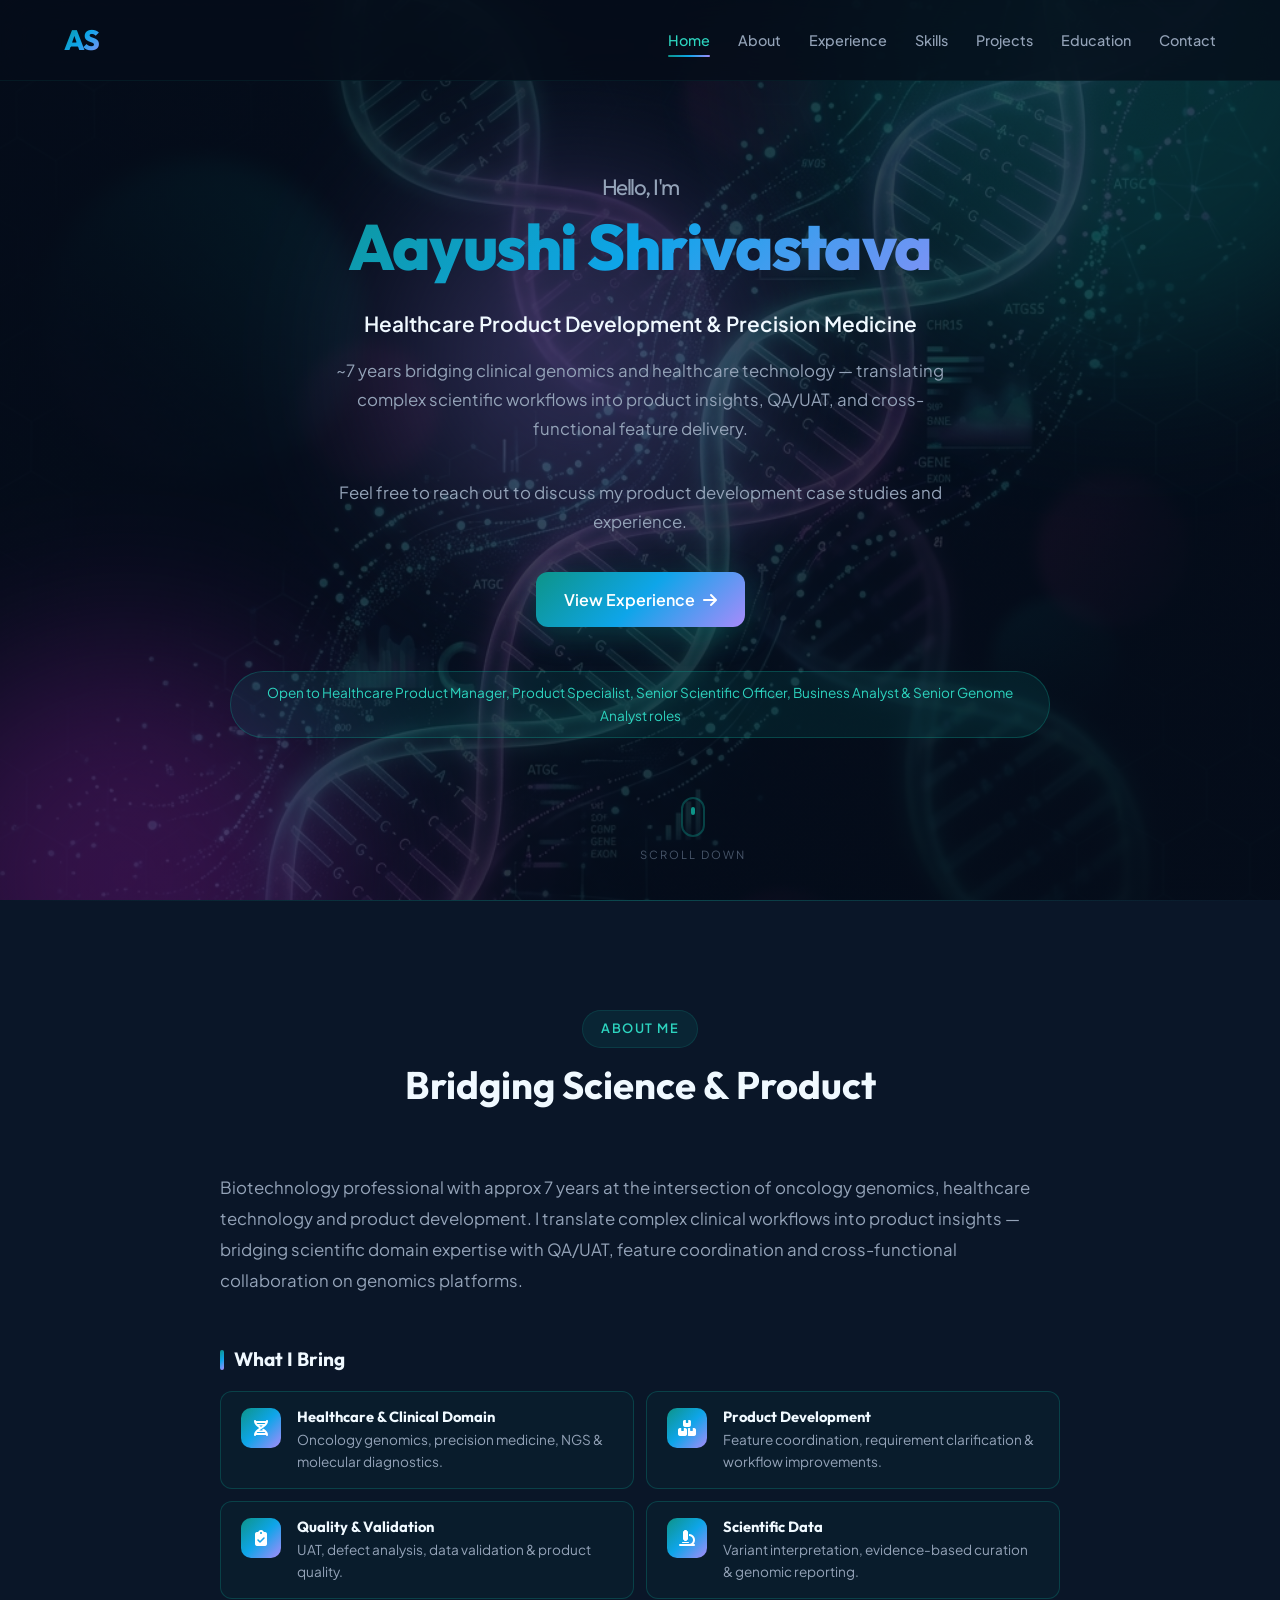
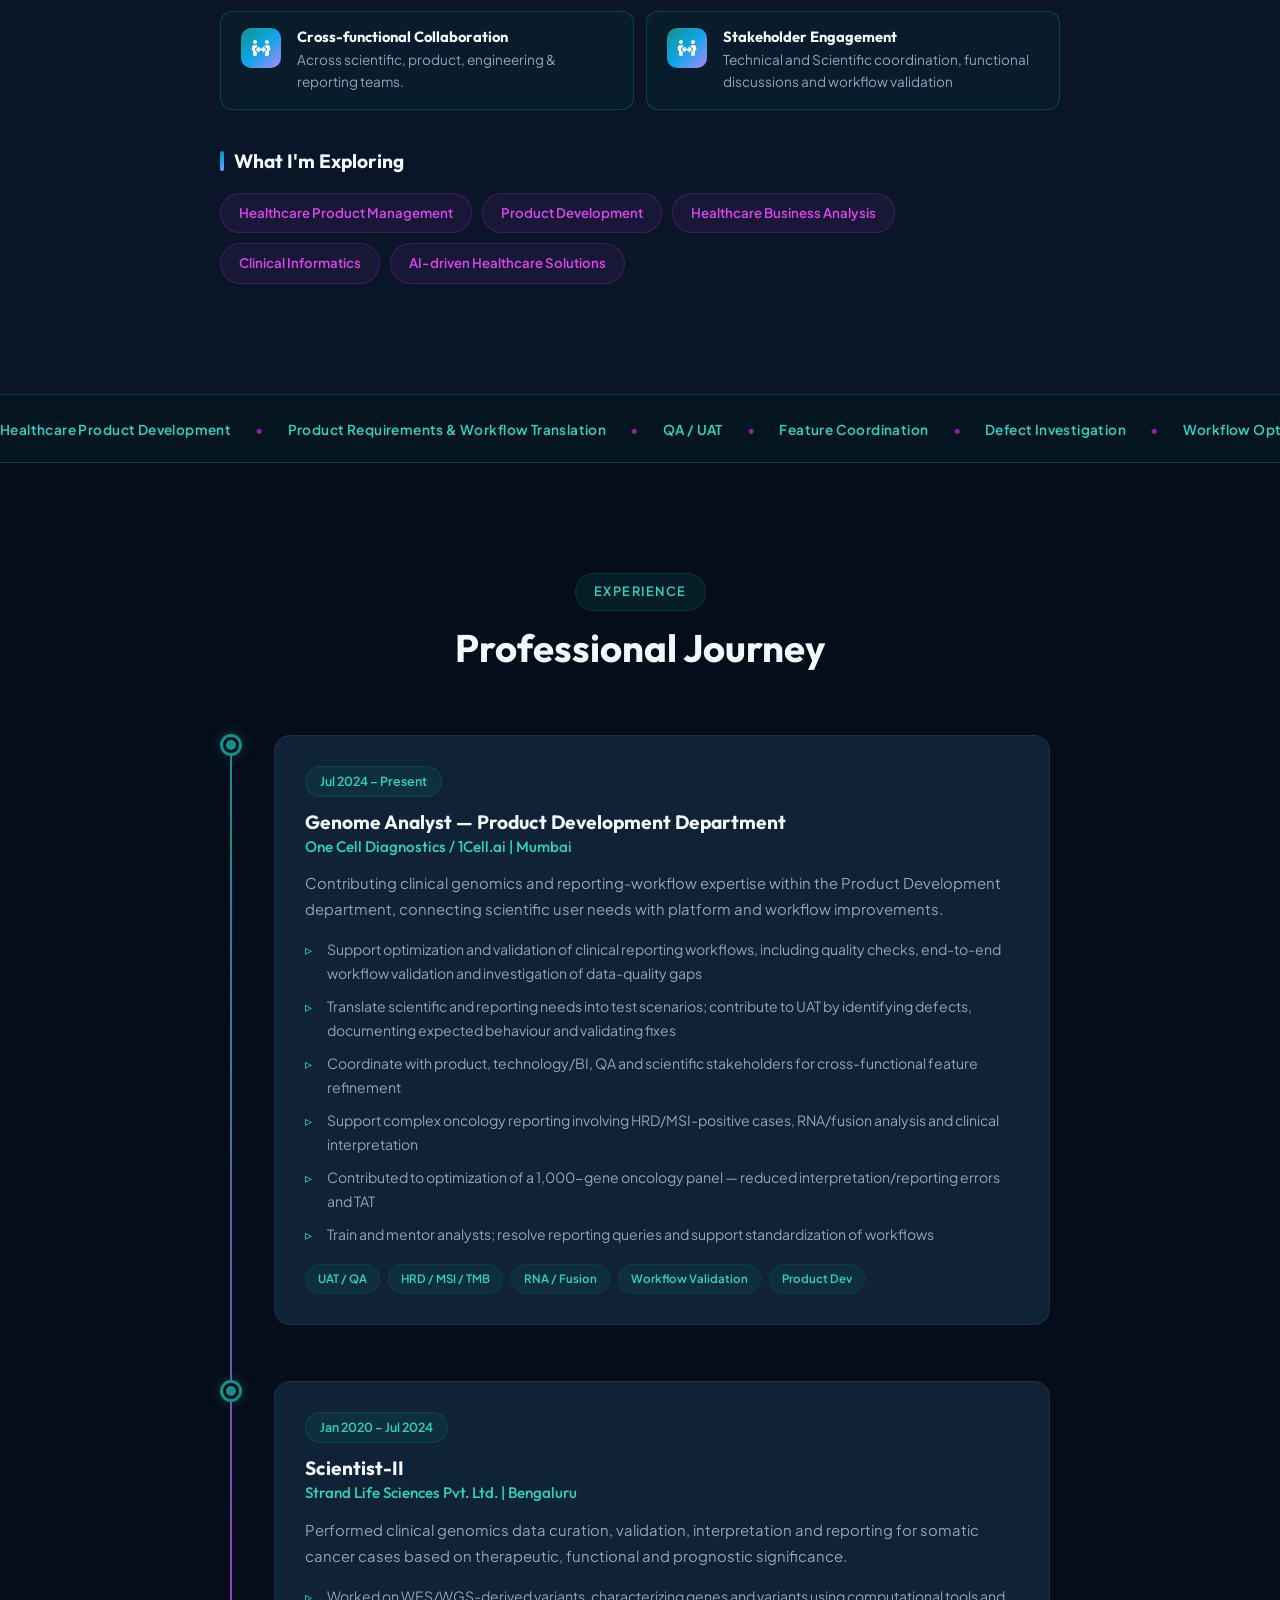
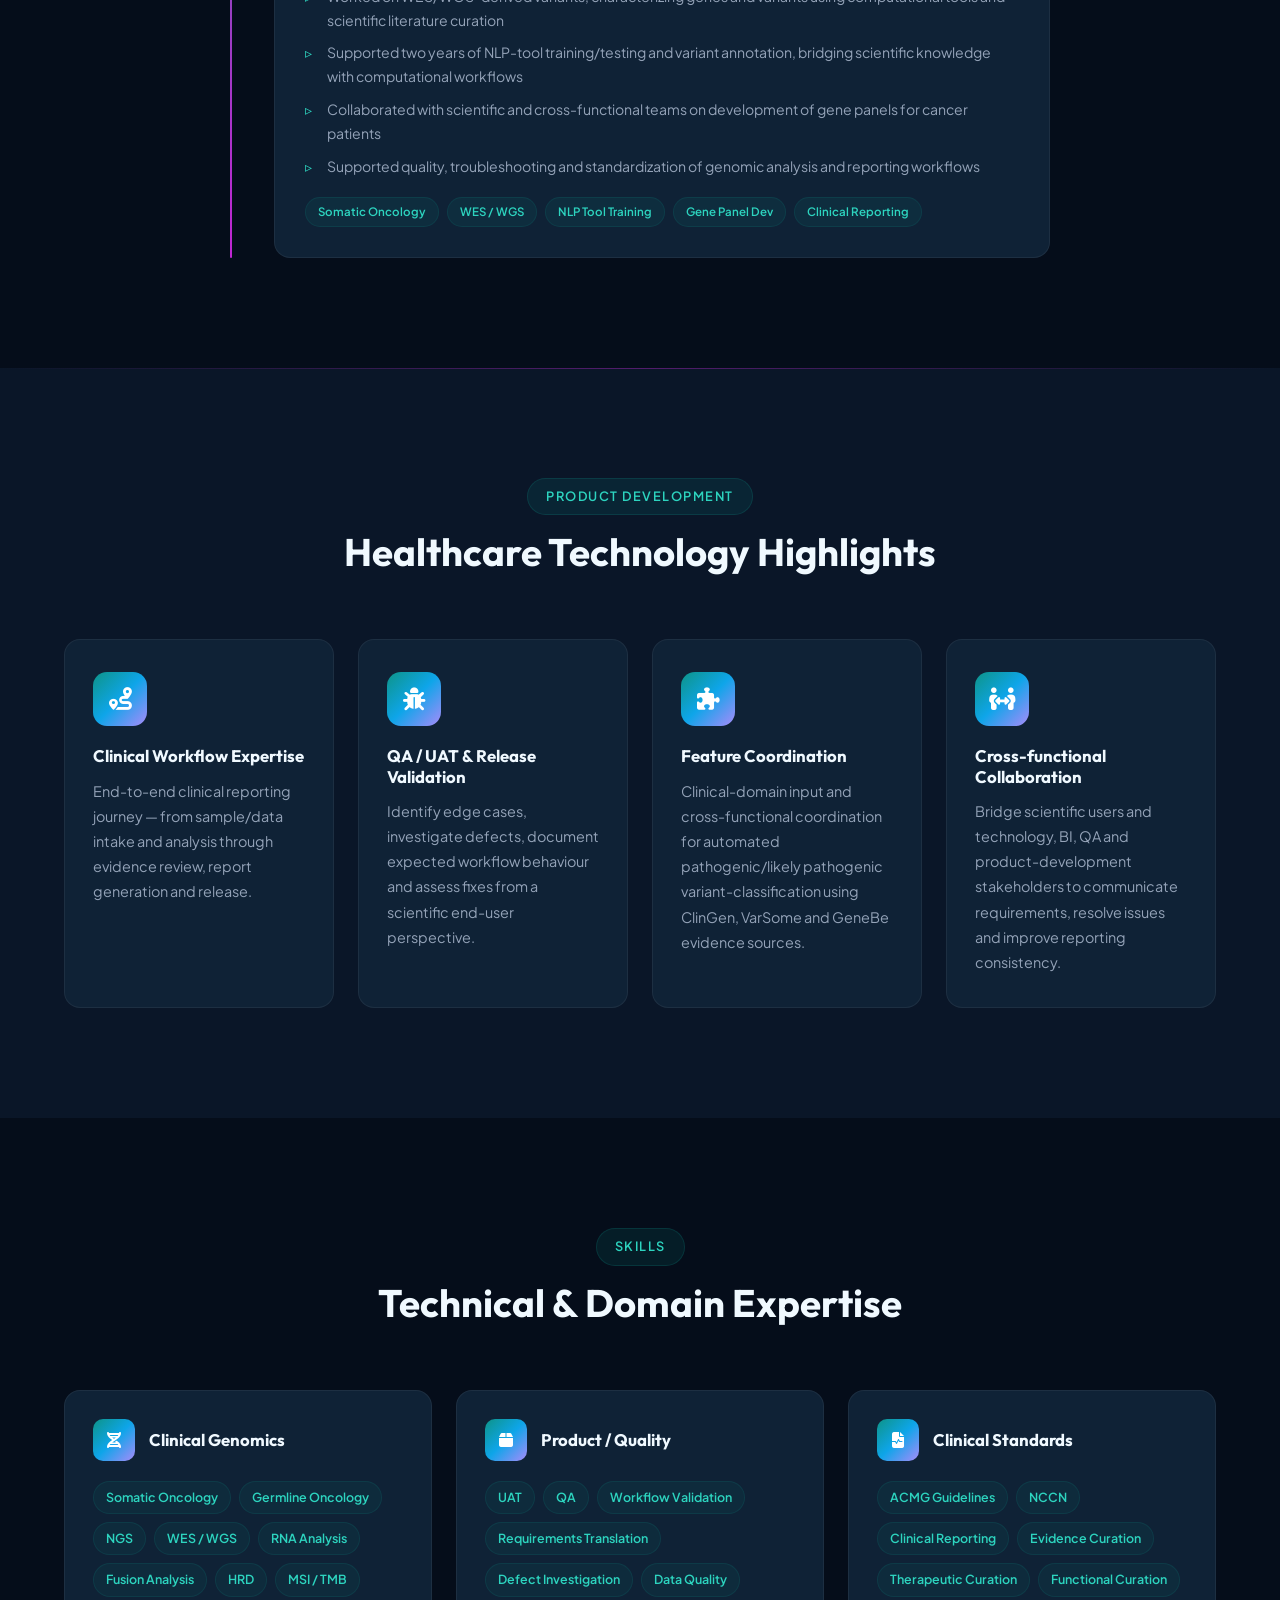
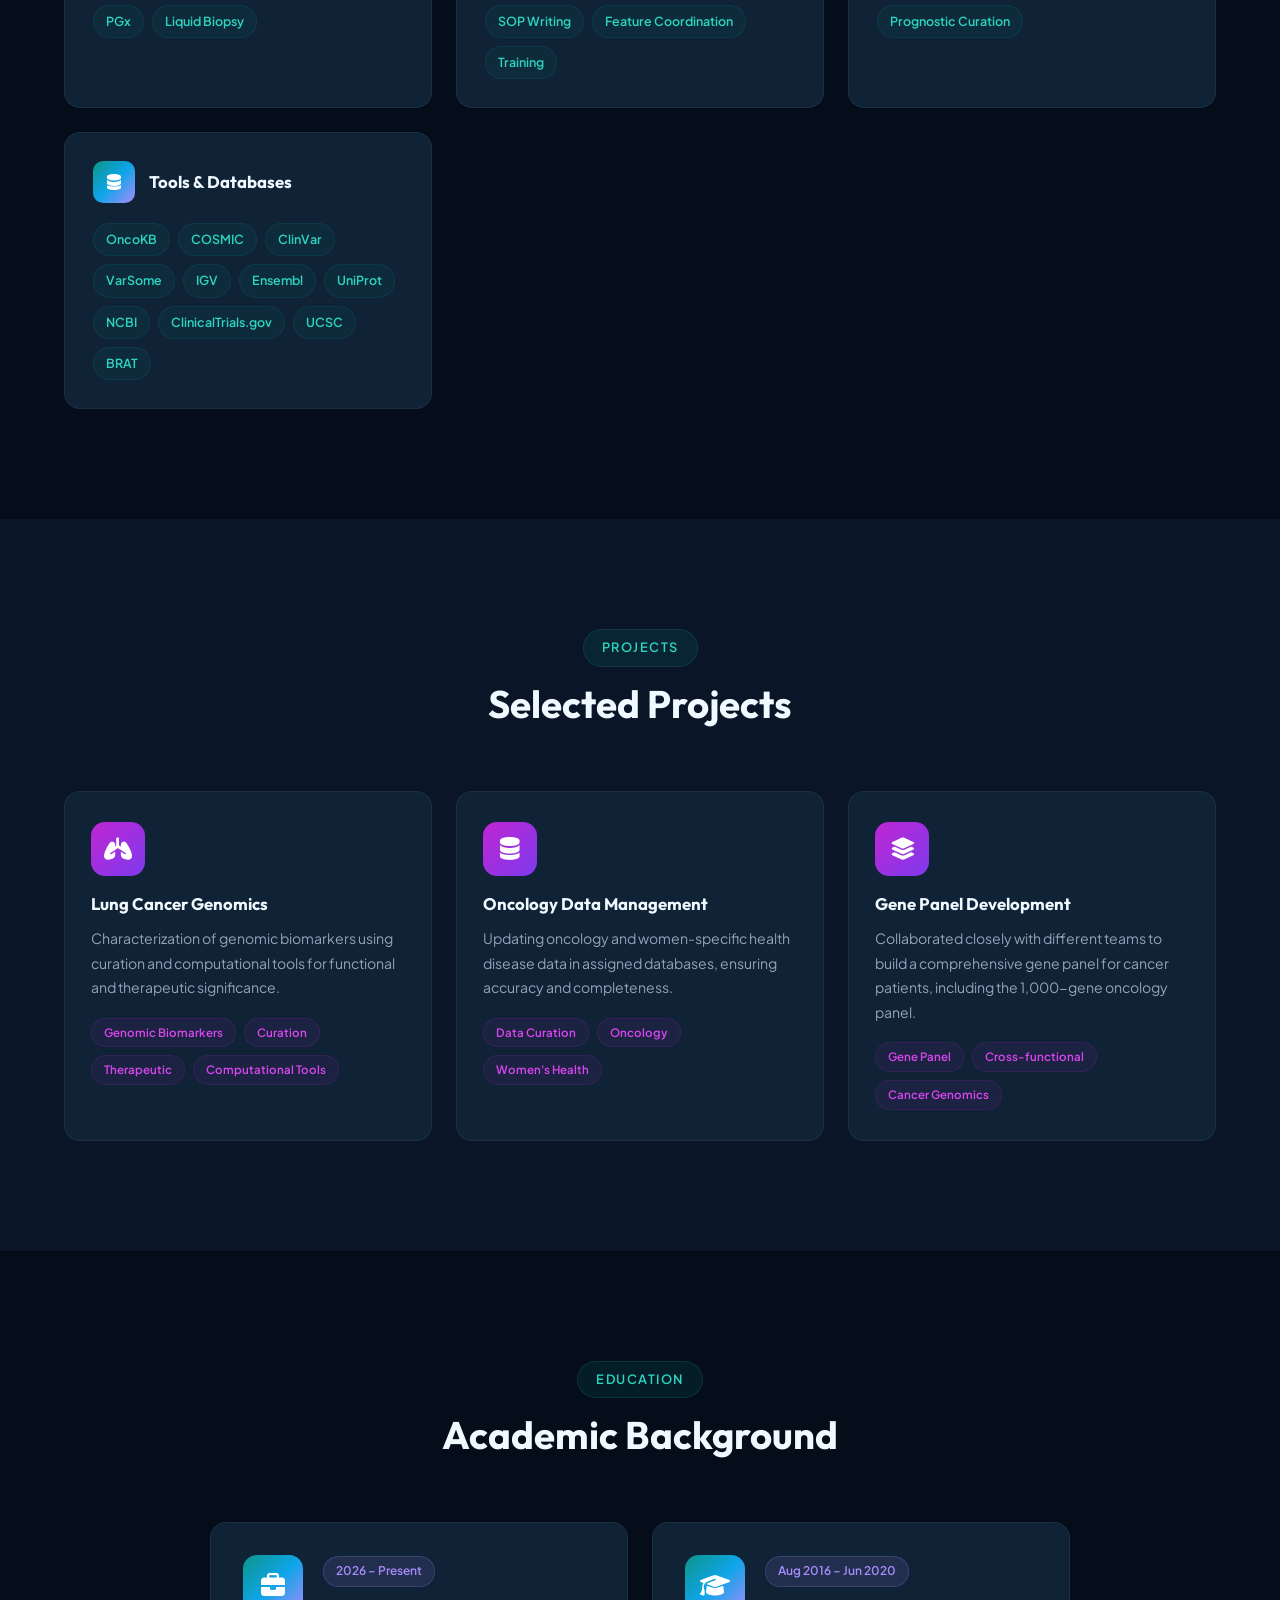
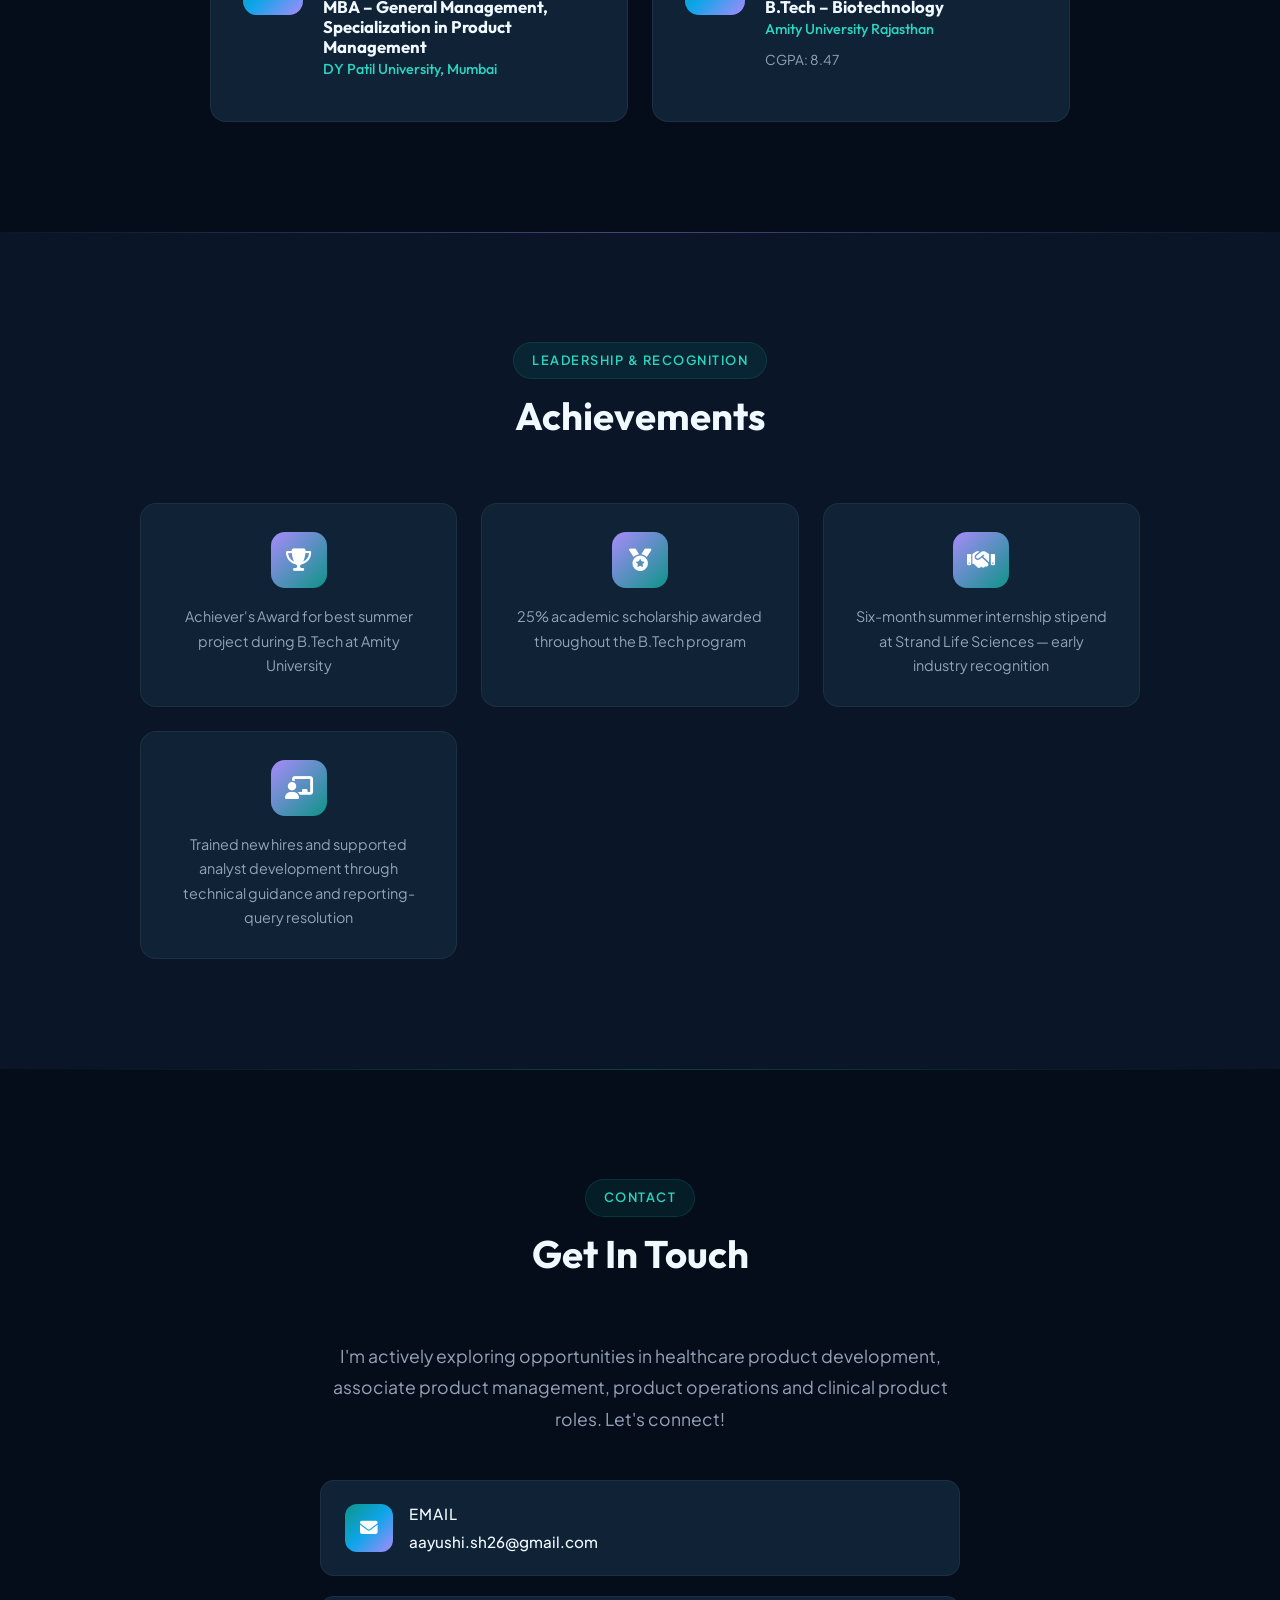
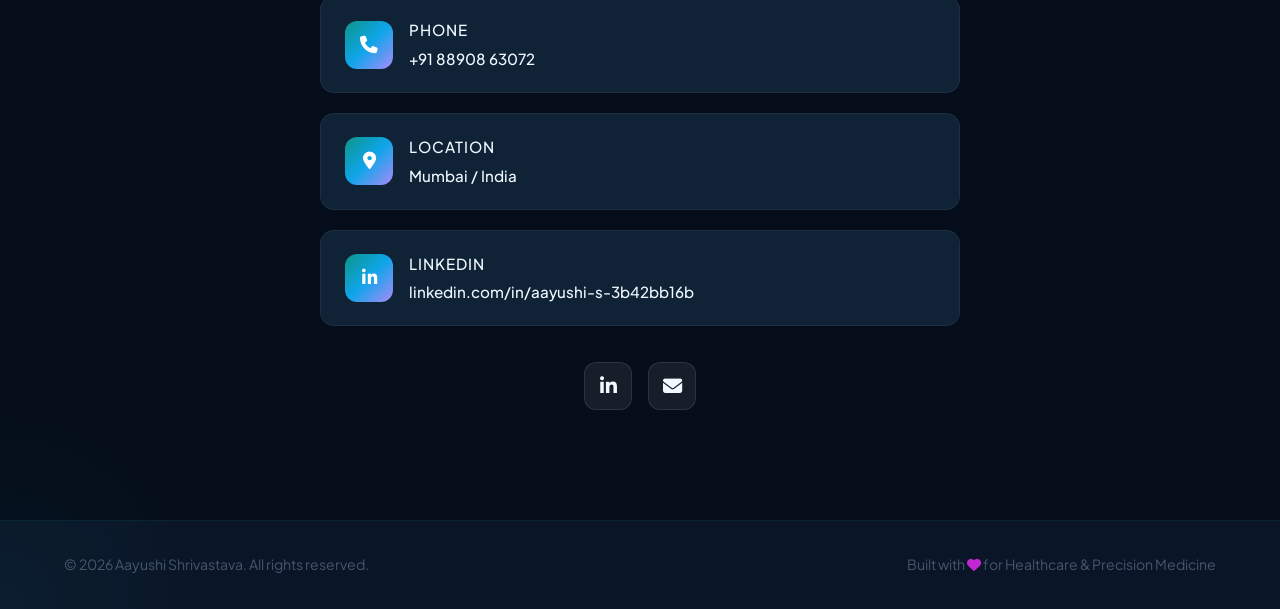
==== commit 12ac2b69: "Update index.html" ====
--- a/index.html
+++ b/index.html
@@ -75,7 +75,7 @@
                 <!--<span class="pulse-dot"></span>-->
                 Open to Healthcare Product Manager, Product Specialist, Senior Scientific
                 Officer,
-                Business Analyst & Senior Genome Analyst
+                Business Analyst & Senior Genome Analyst roles
             </div>
 
 
@@ -640,4 +640,4 @@
     <script src="aayushi_script.js"></script>
 </body>
 
-</html>+</html>
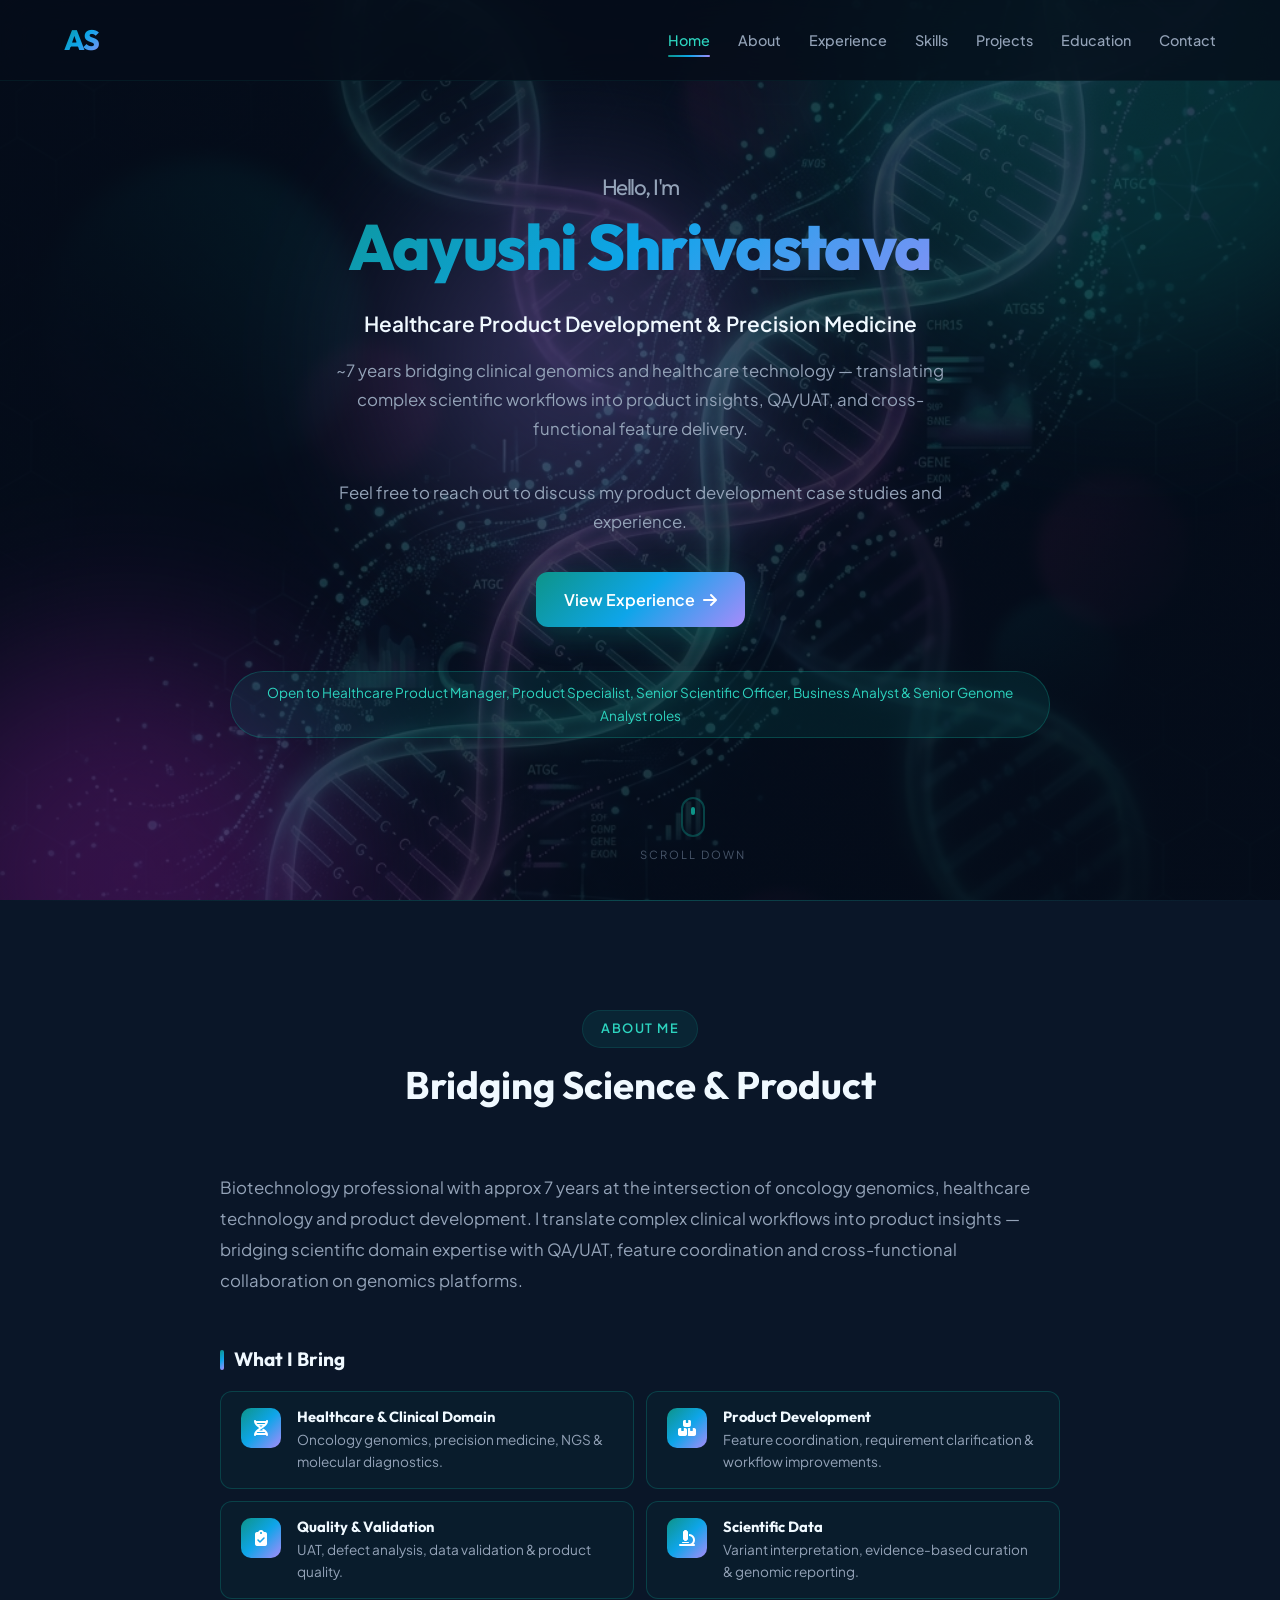
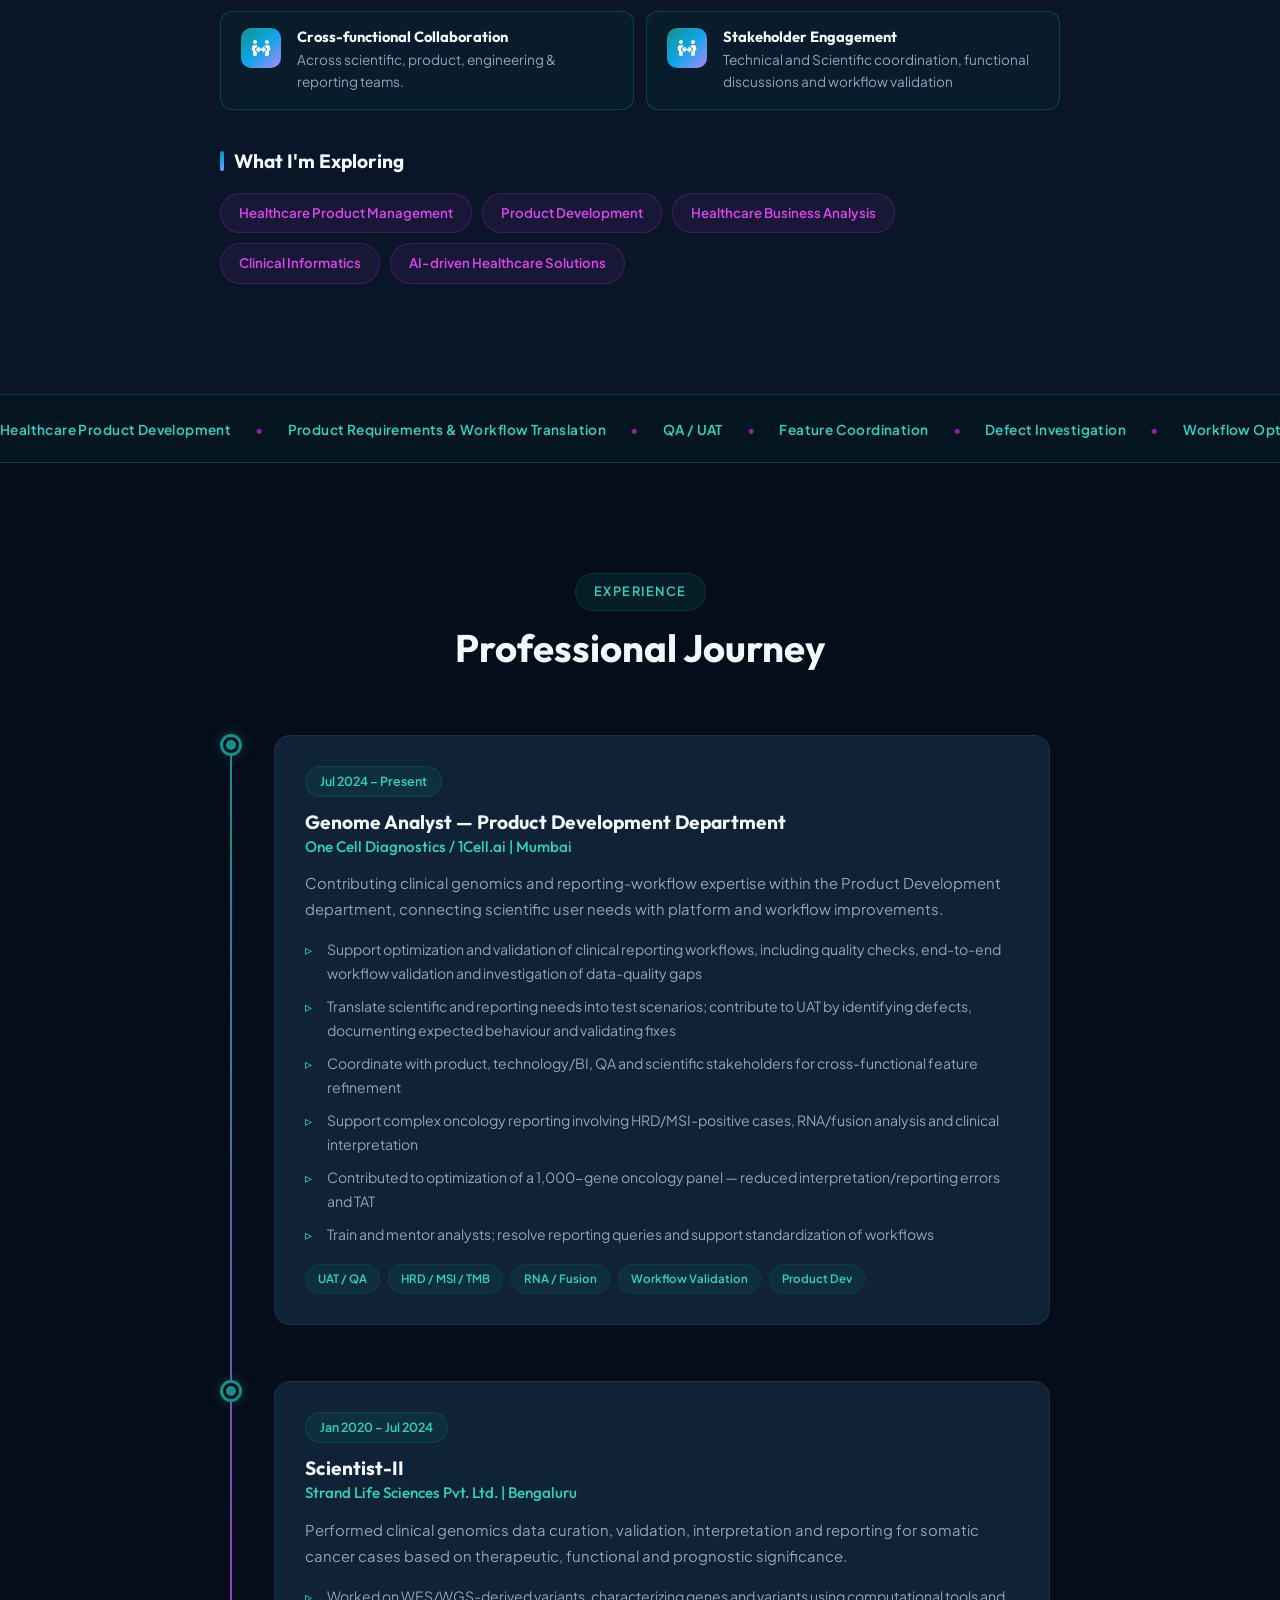
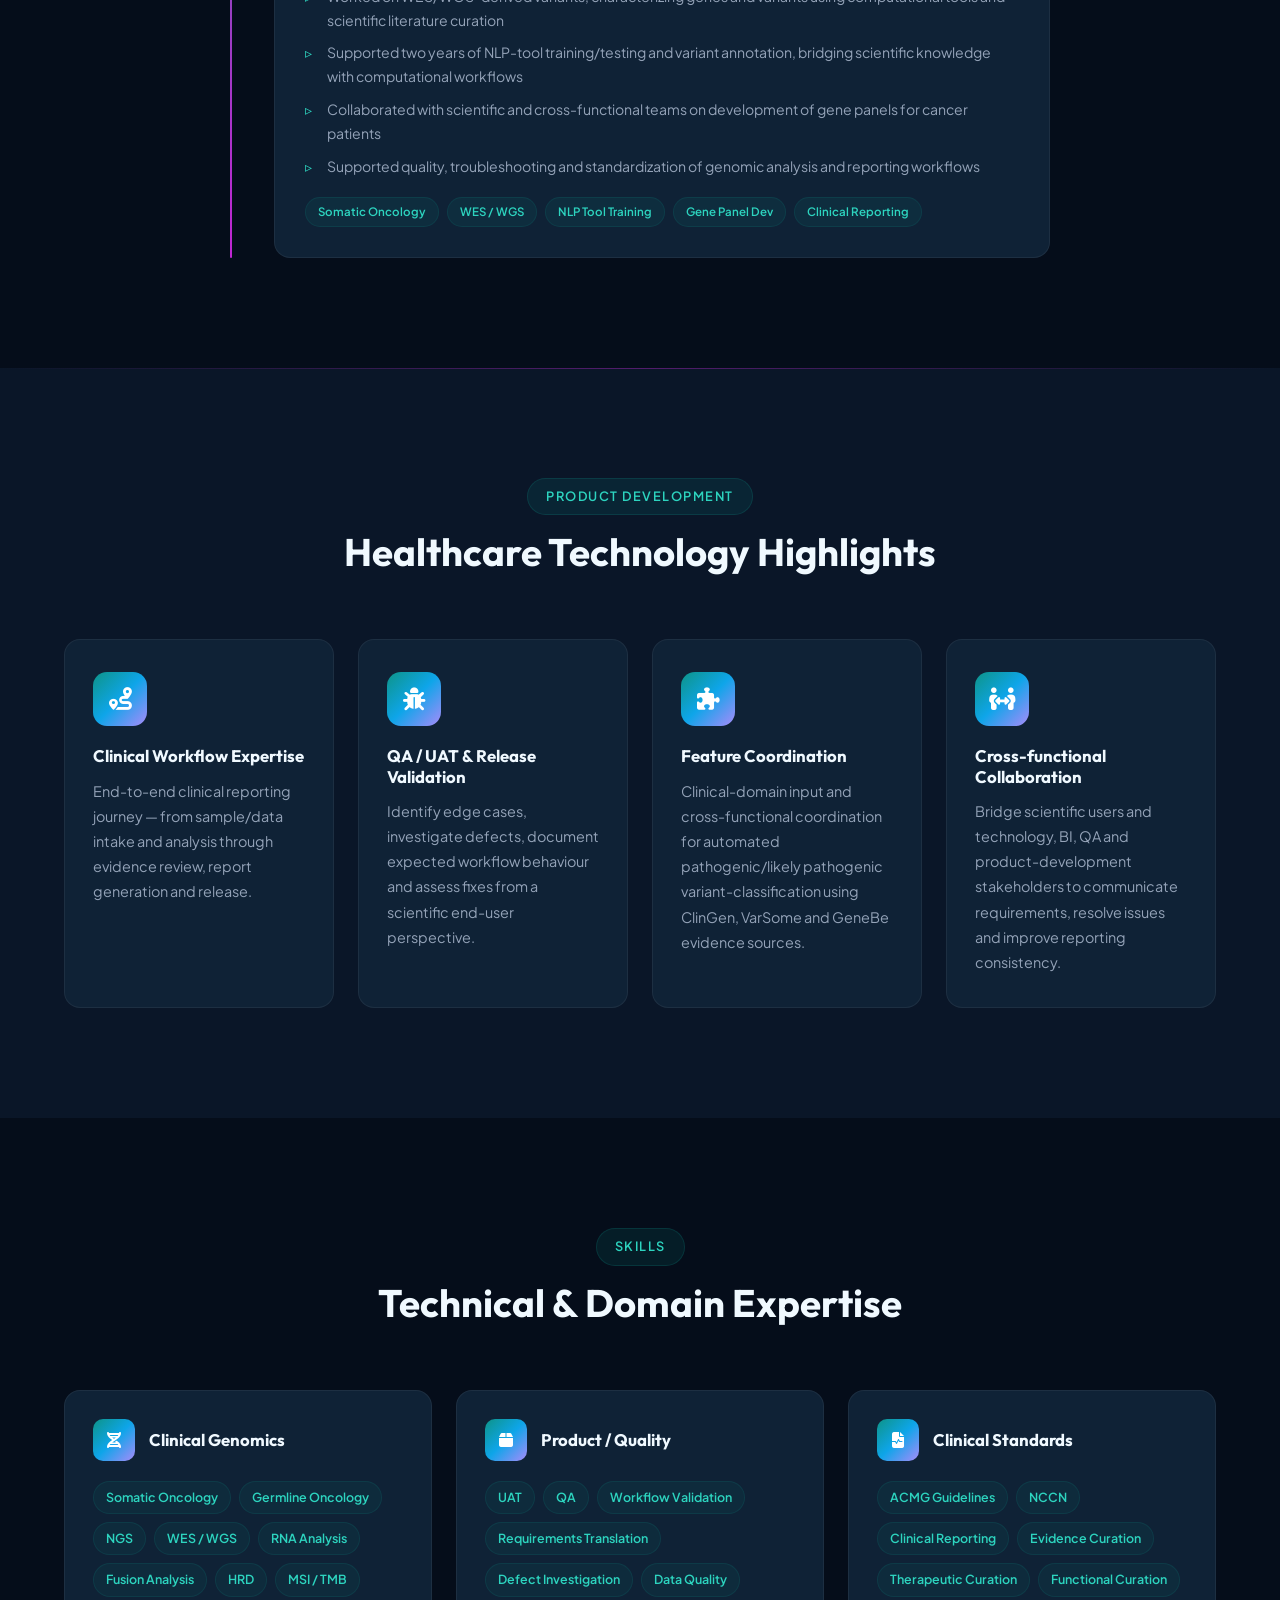
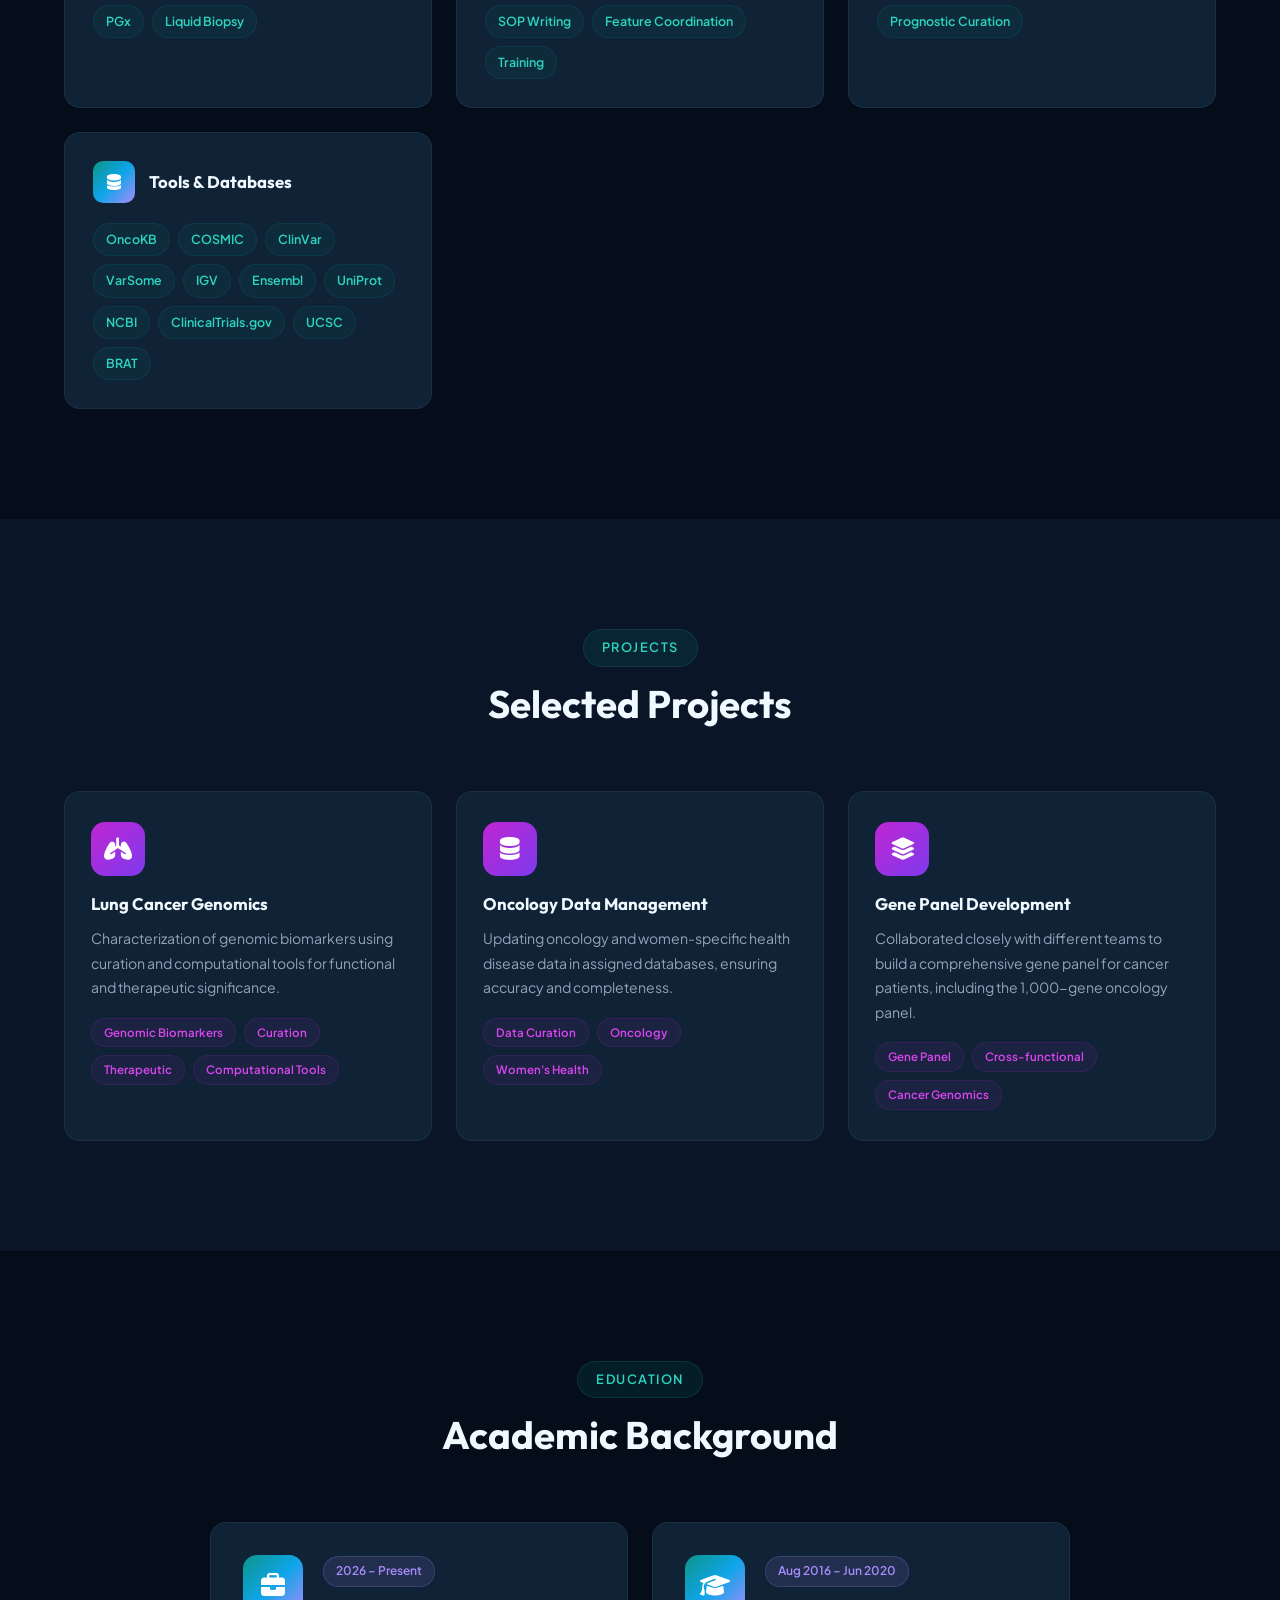
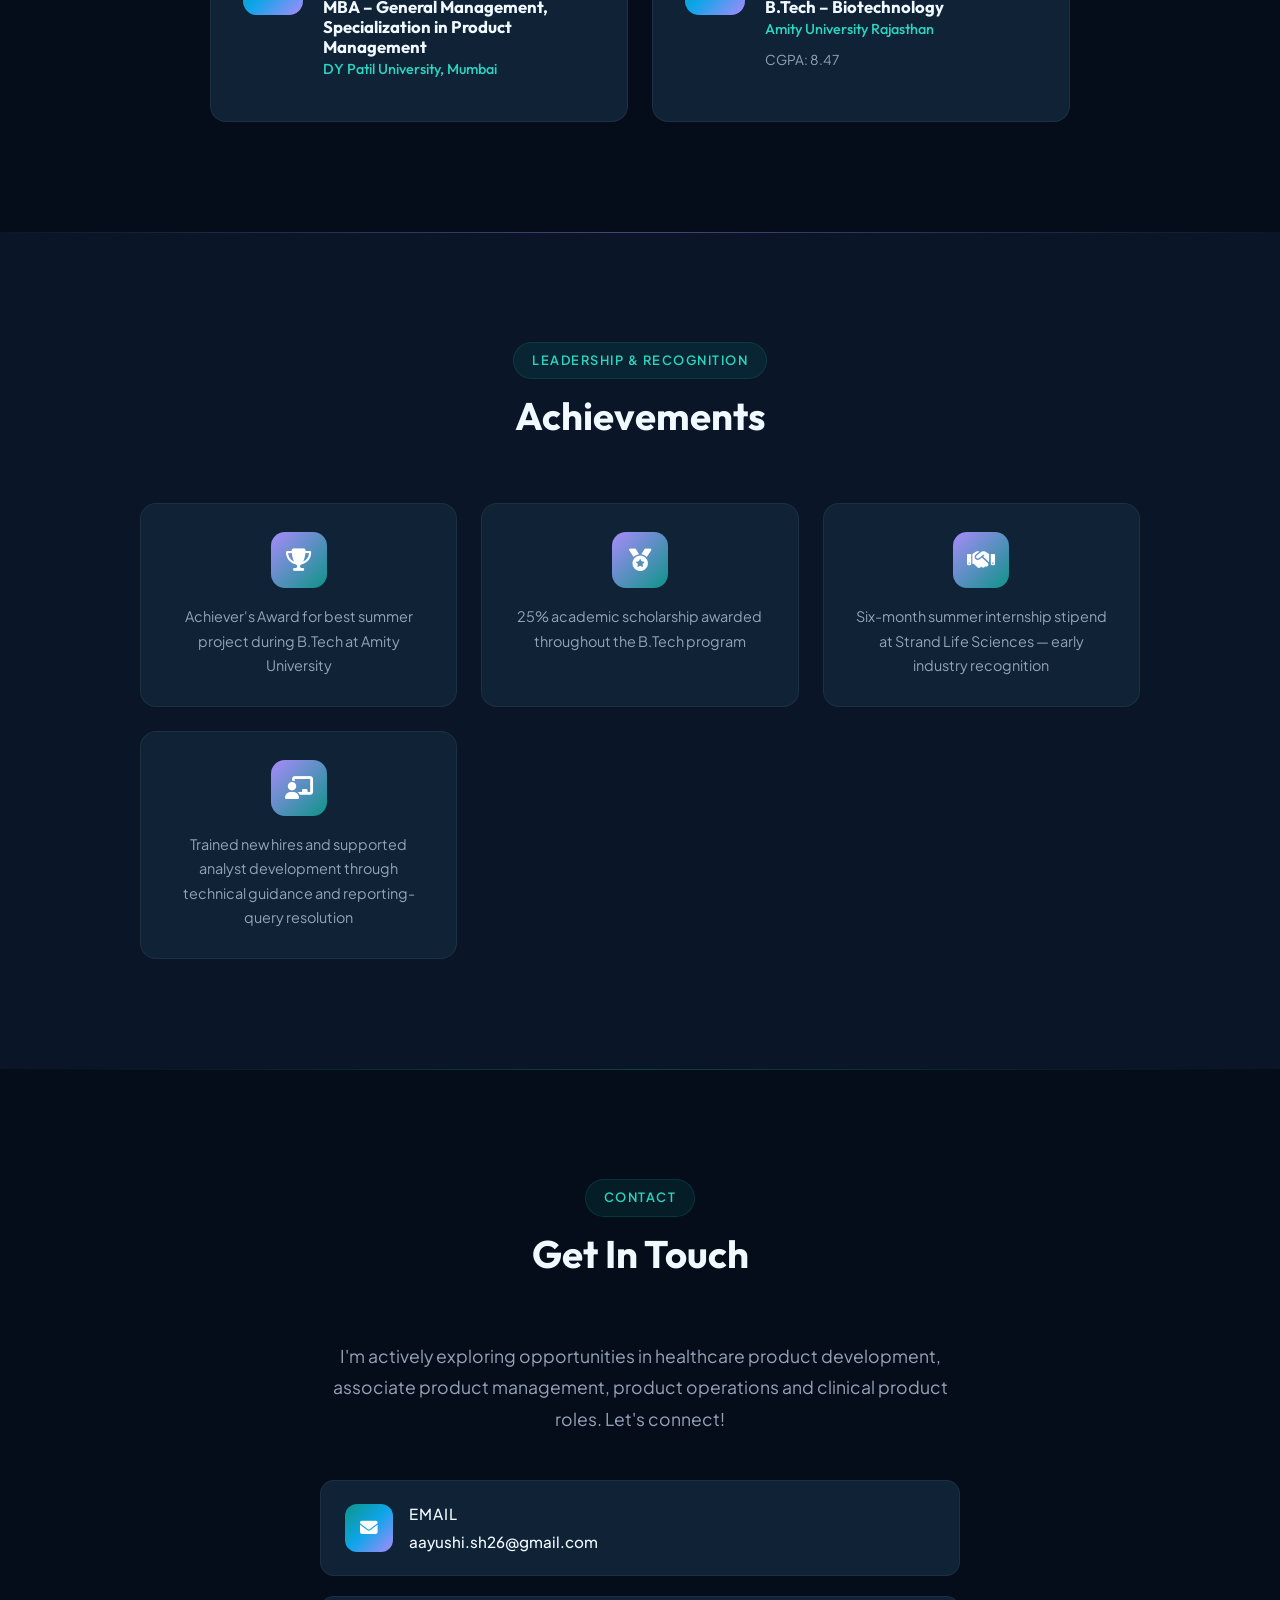
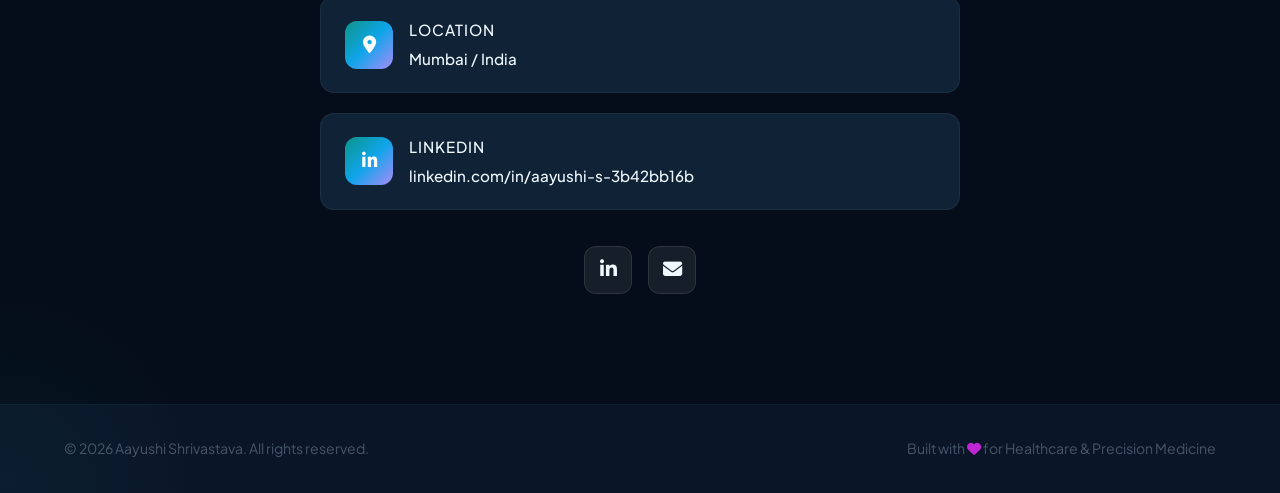
==== commit 10382f72: "Update index.html" ====
--- a/index.html
+++ b/index.html
@@ -584,7 +584,7 @@
                                     id="contact-email-link">aayushi.sh26@gmail.com</a>
                             </div>
                         </div>
-                        <div class="contact-item">
+                        <!--<div class="contact-item">
                             <div class="contact-icon">
                                 <i class="fas fa-phone"></i>
                             </div>
@@ -592,7 +592,7 @@
                                 <span class="contact-label">Phone</span>
                                 <a href="tel:+918890863072">+91 88908 63072</a>
                             </div>
-                        </div>
+                        </div>-->
                         <div class="contact-item">
                             <div class="contact-icon">
                                 <i class="fas fa-map-marker-alt"></i>
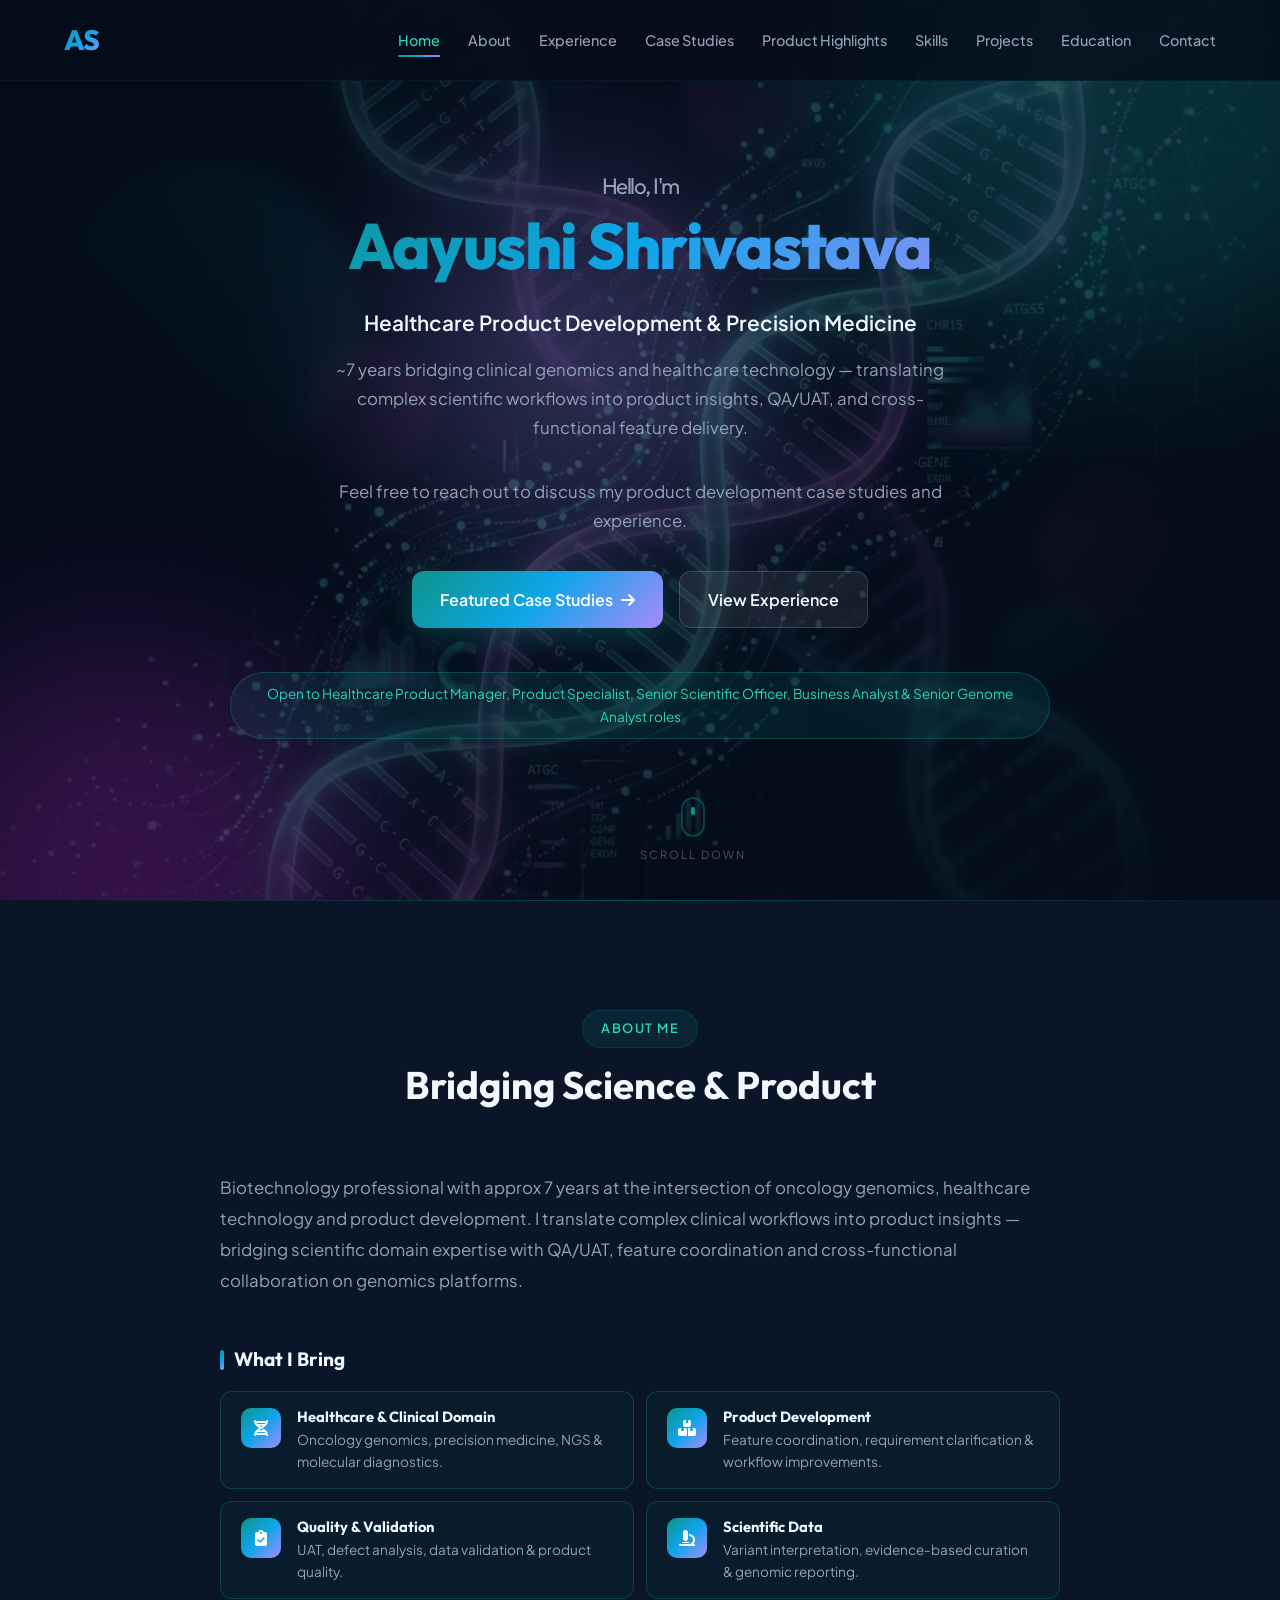
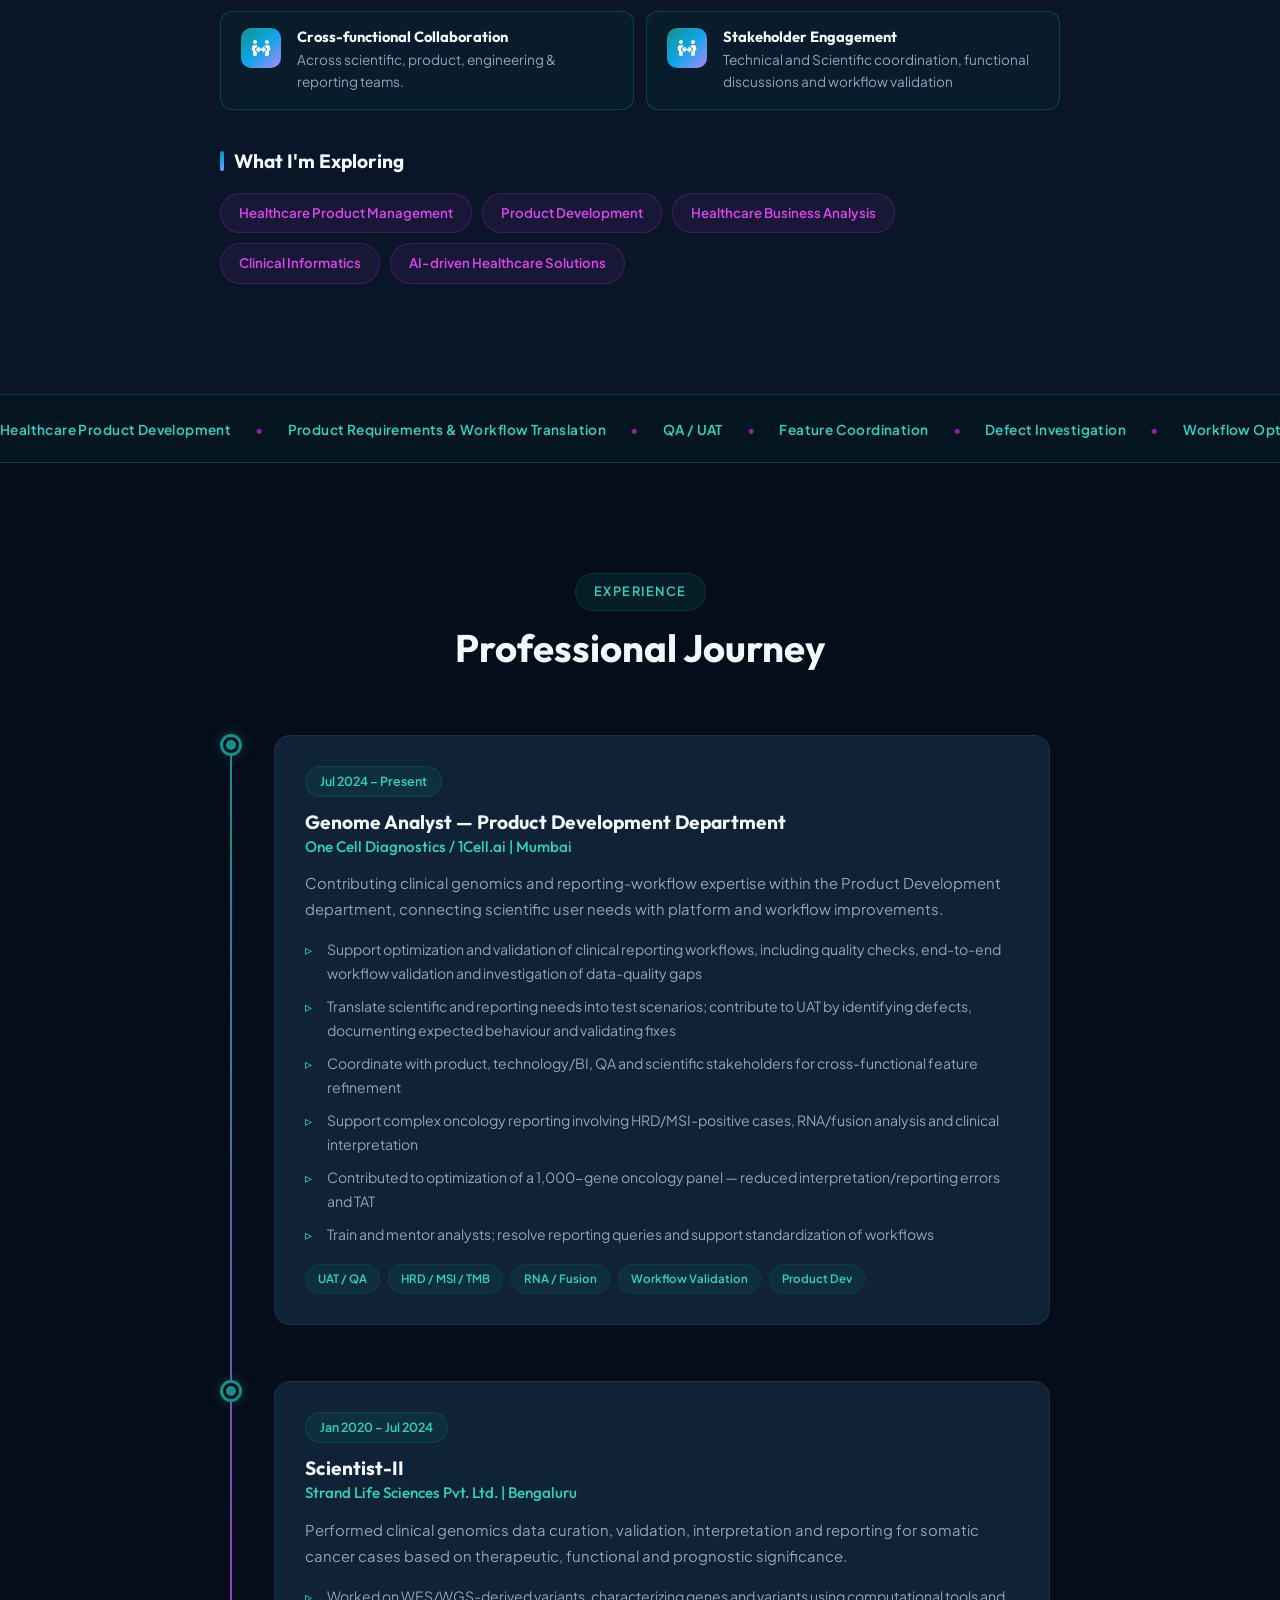
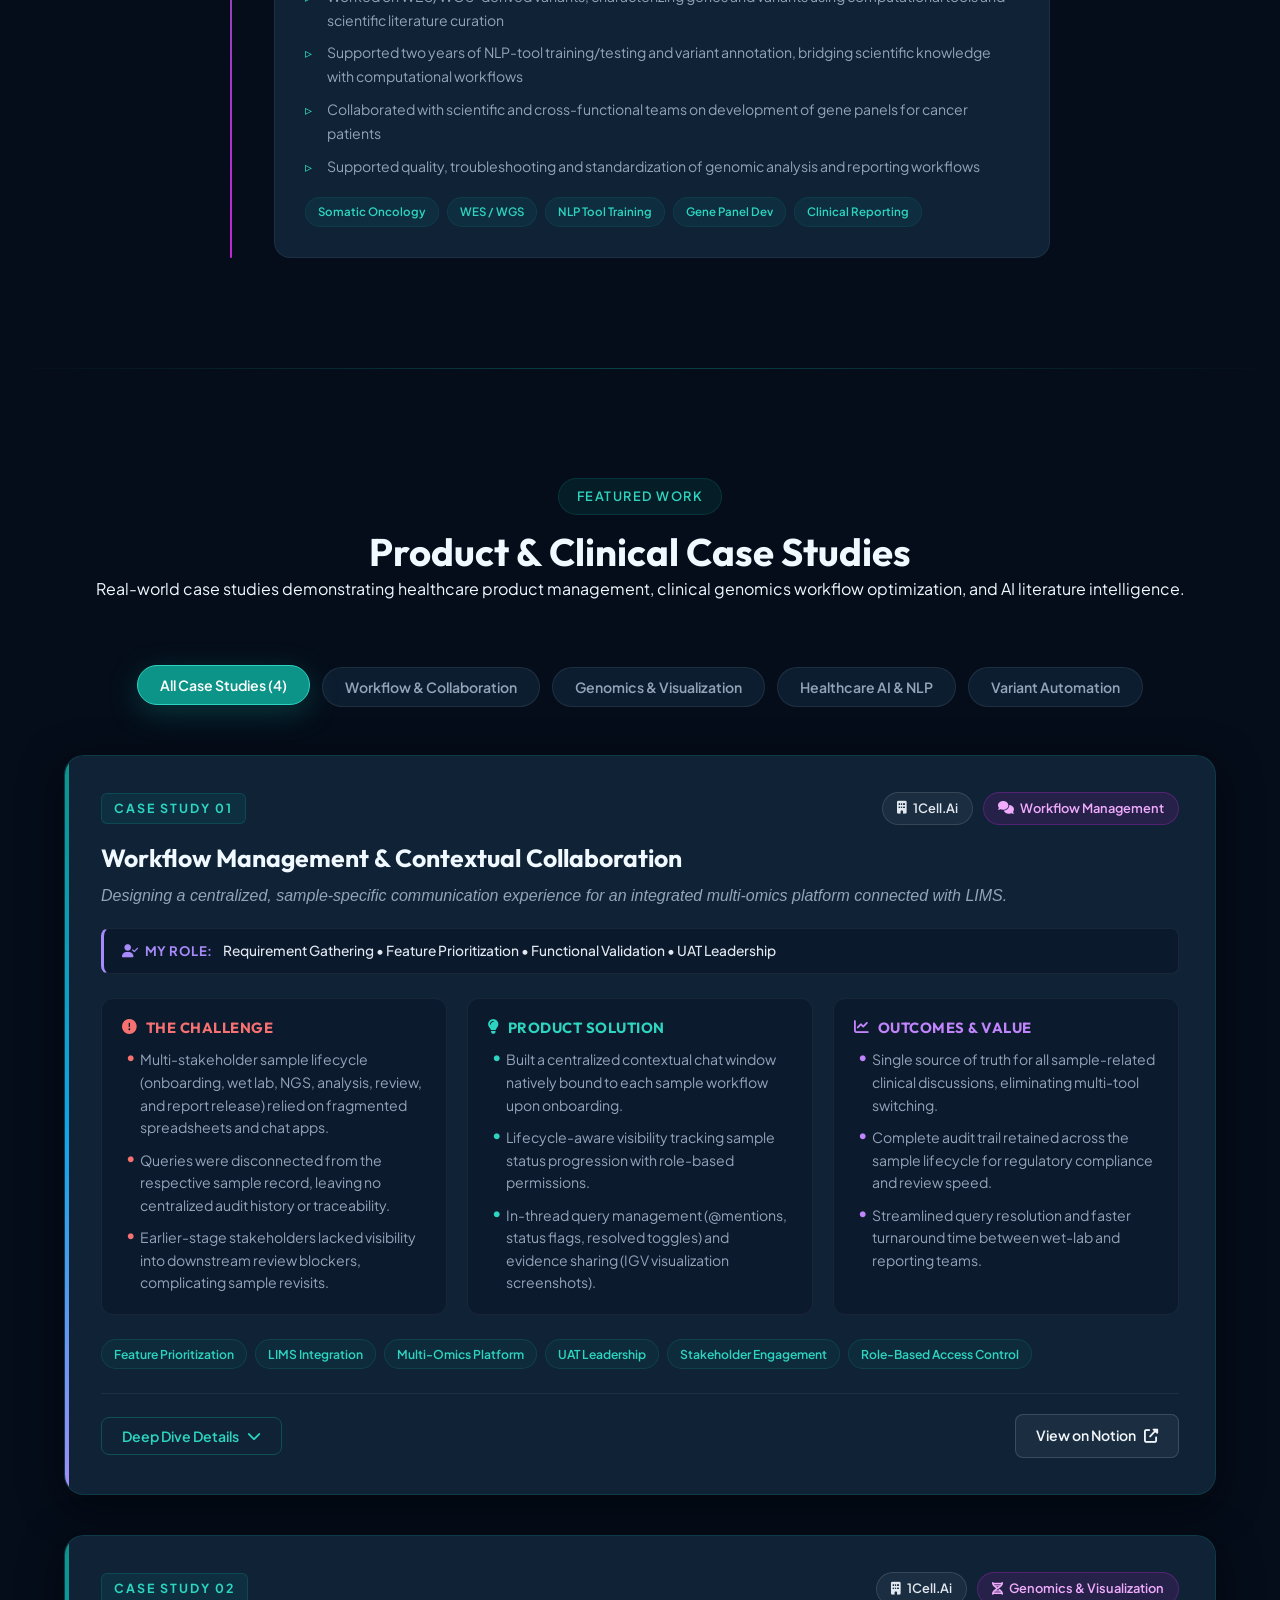
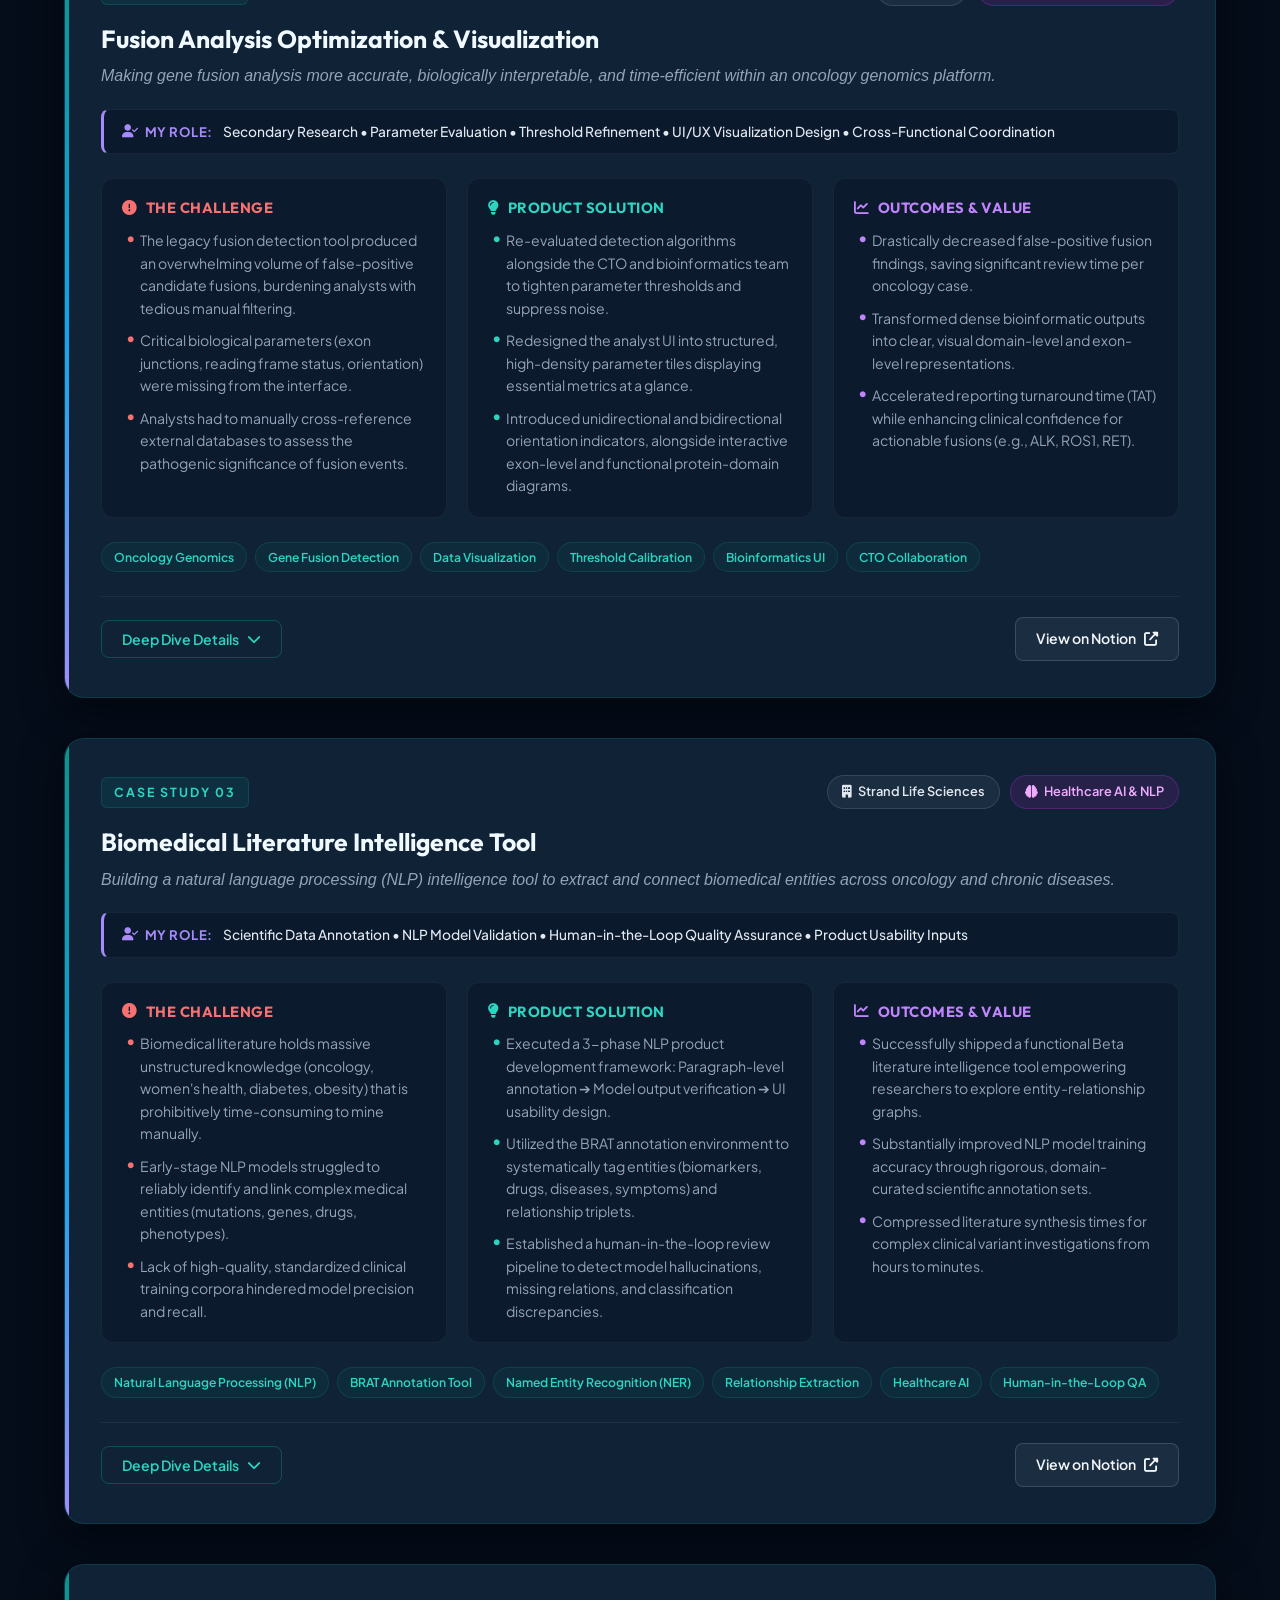
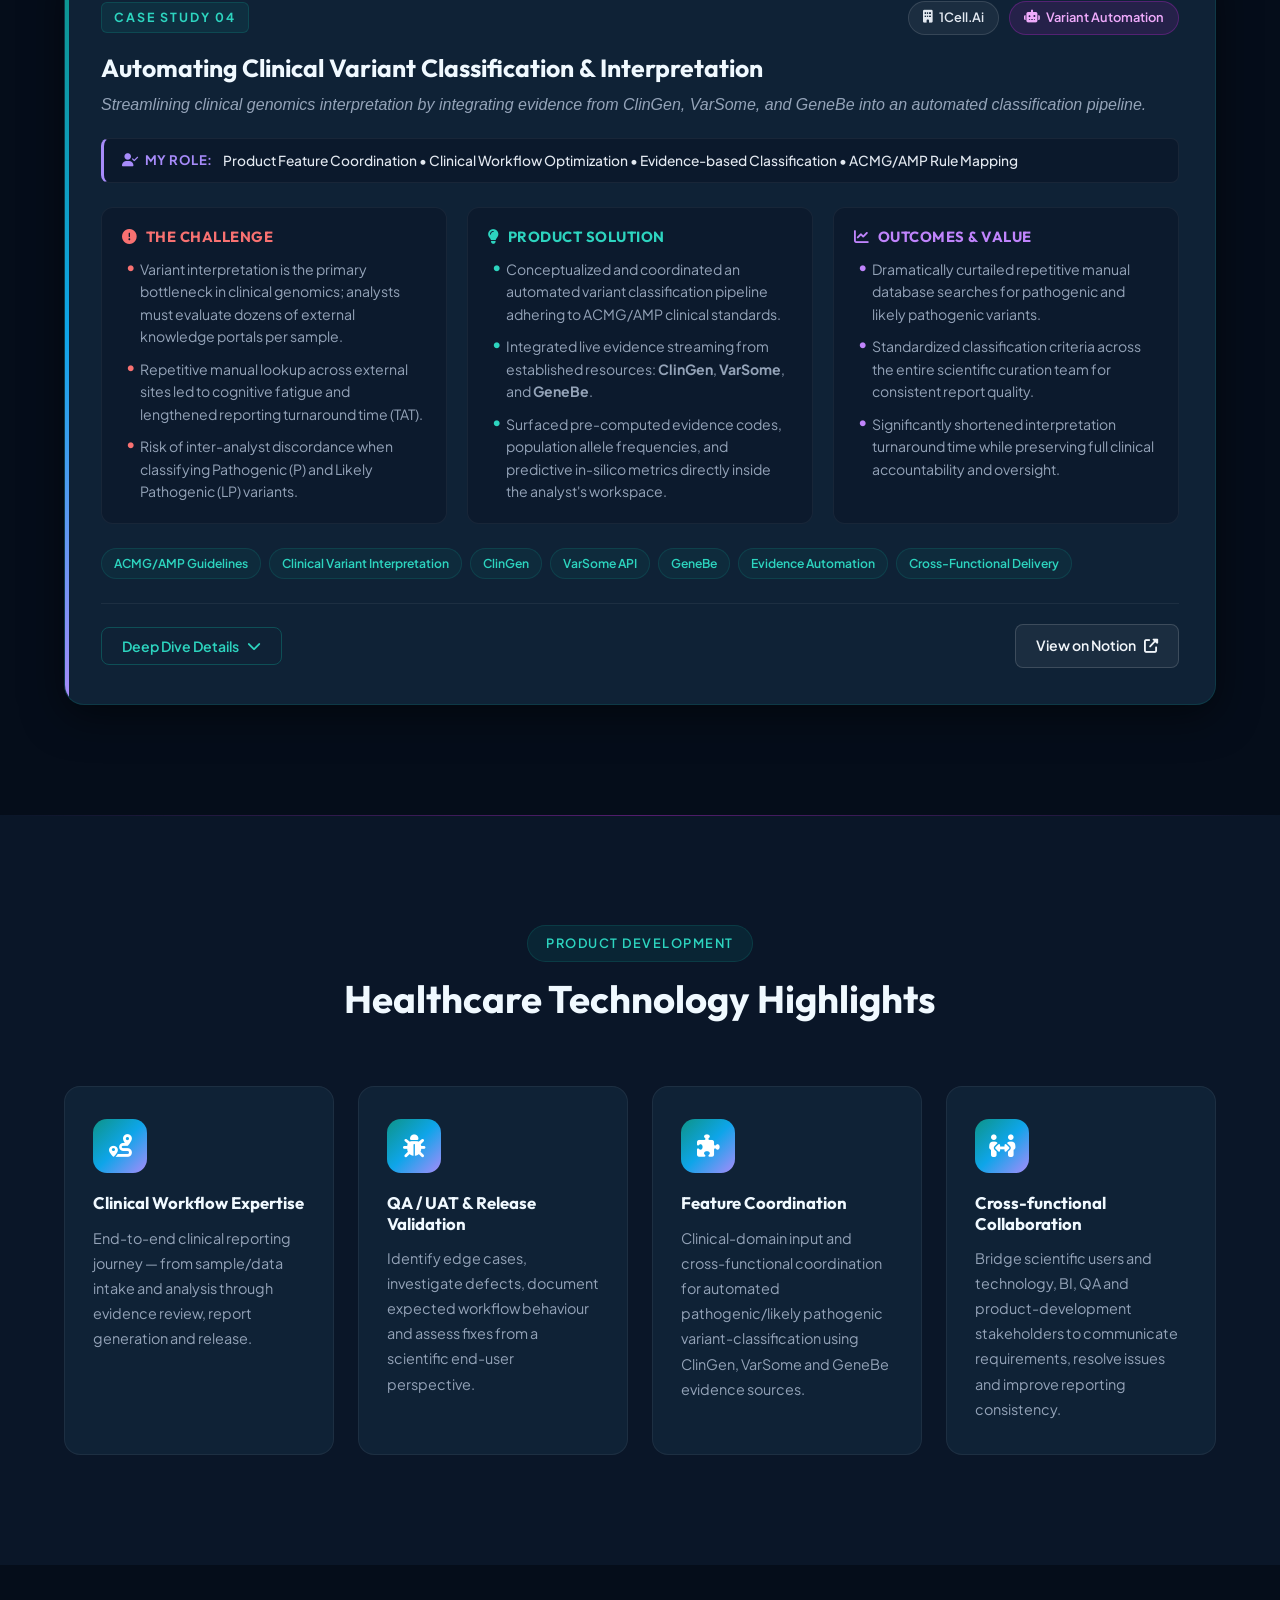
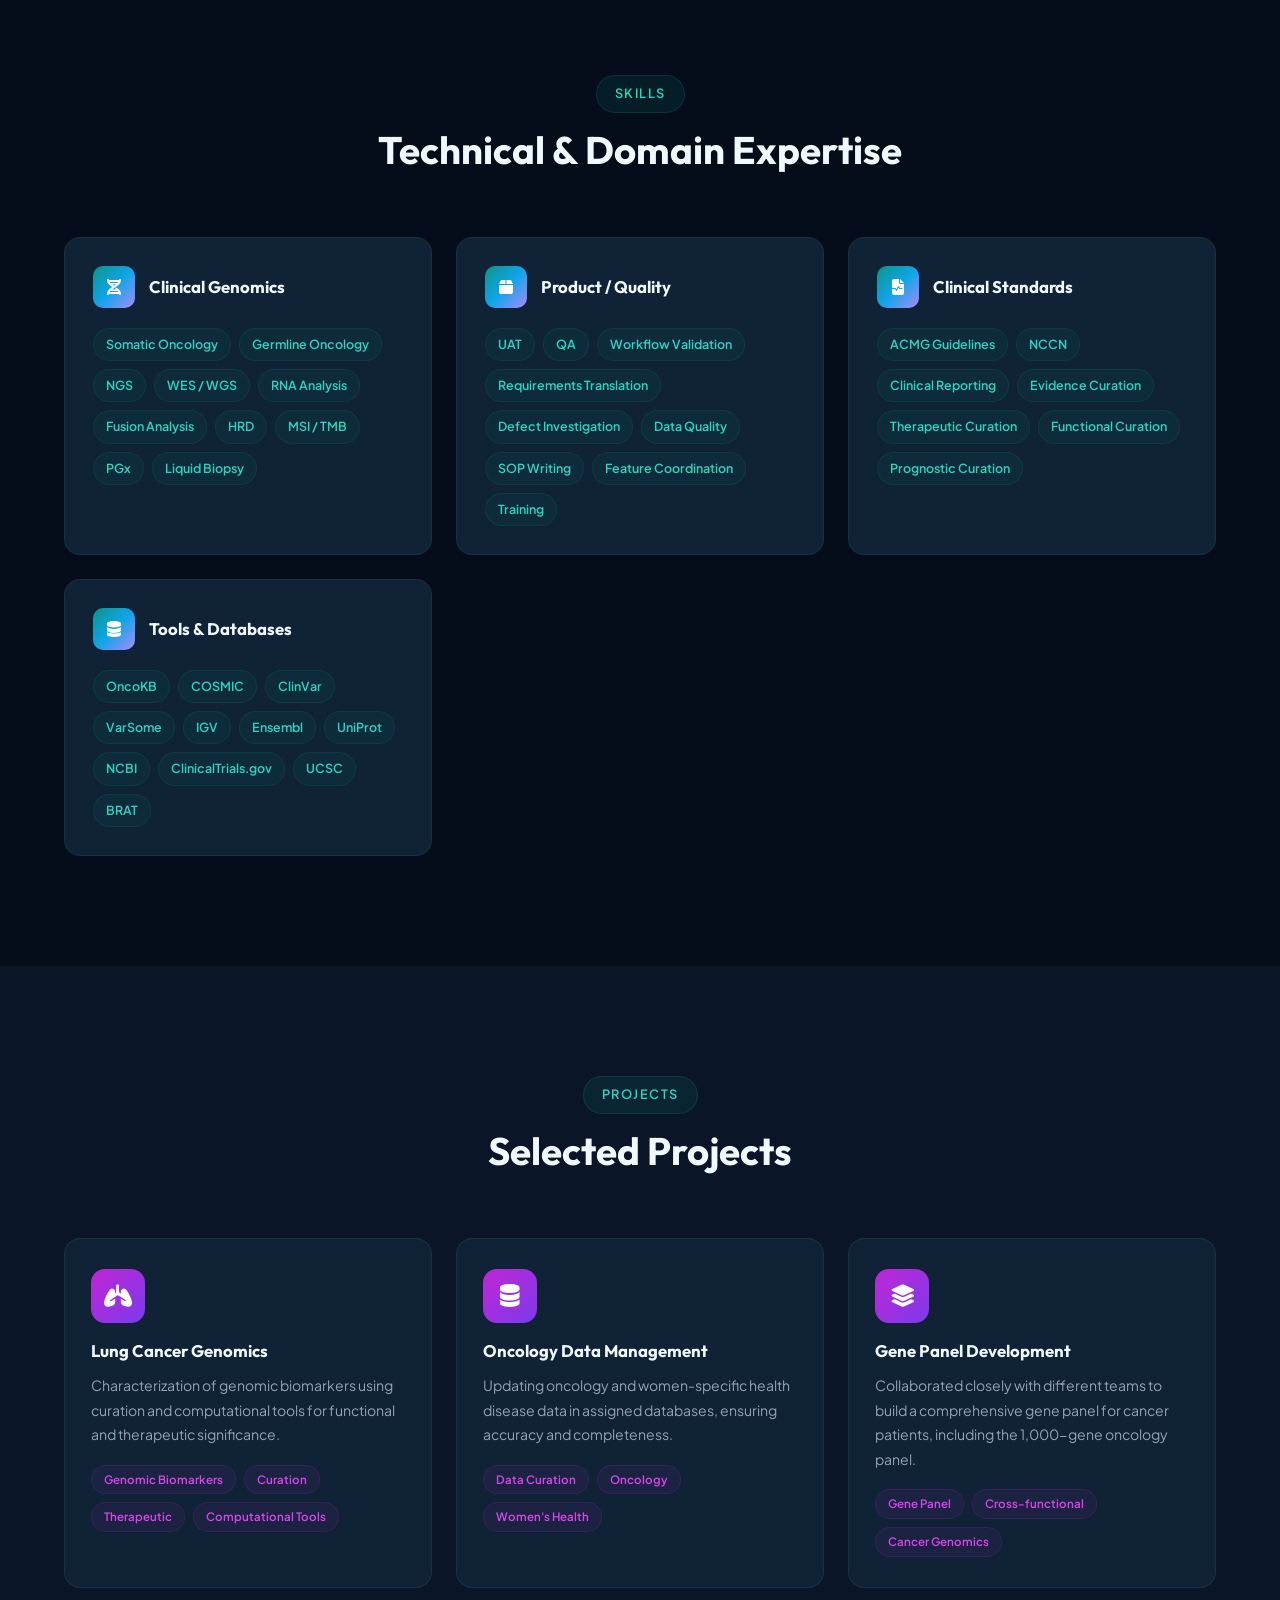
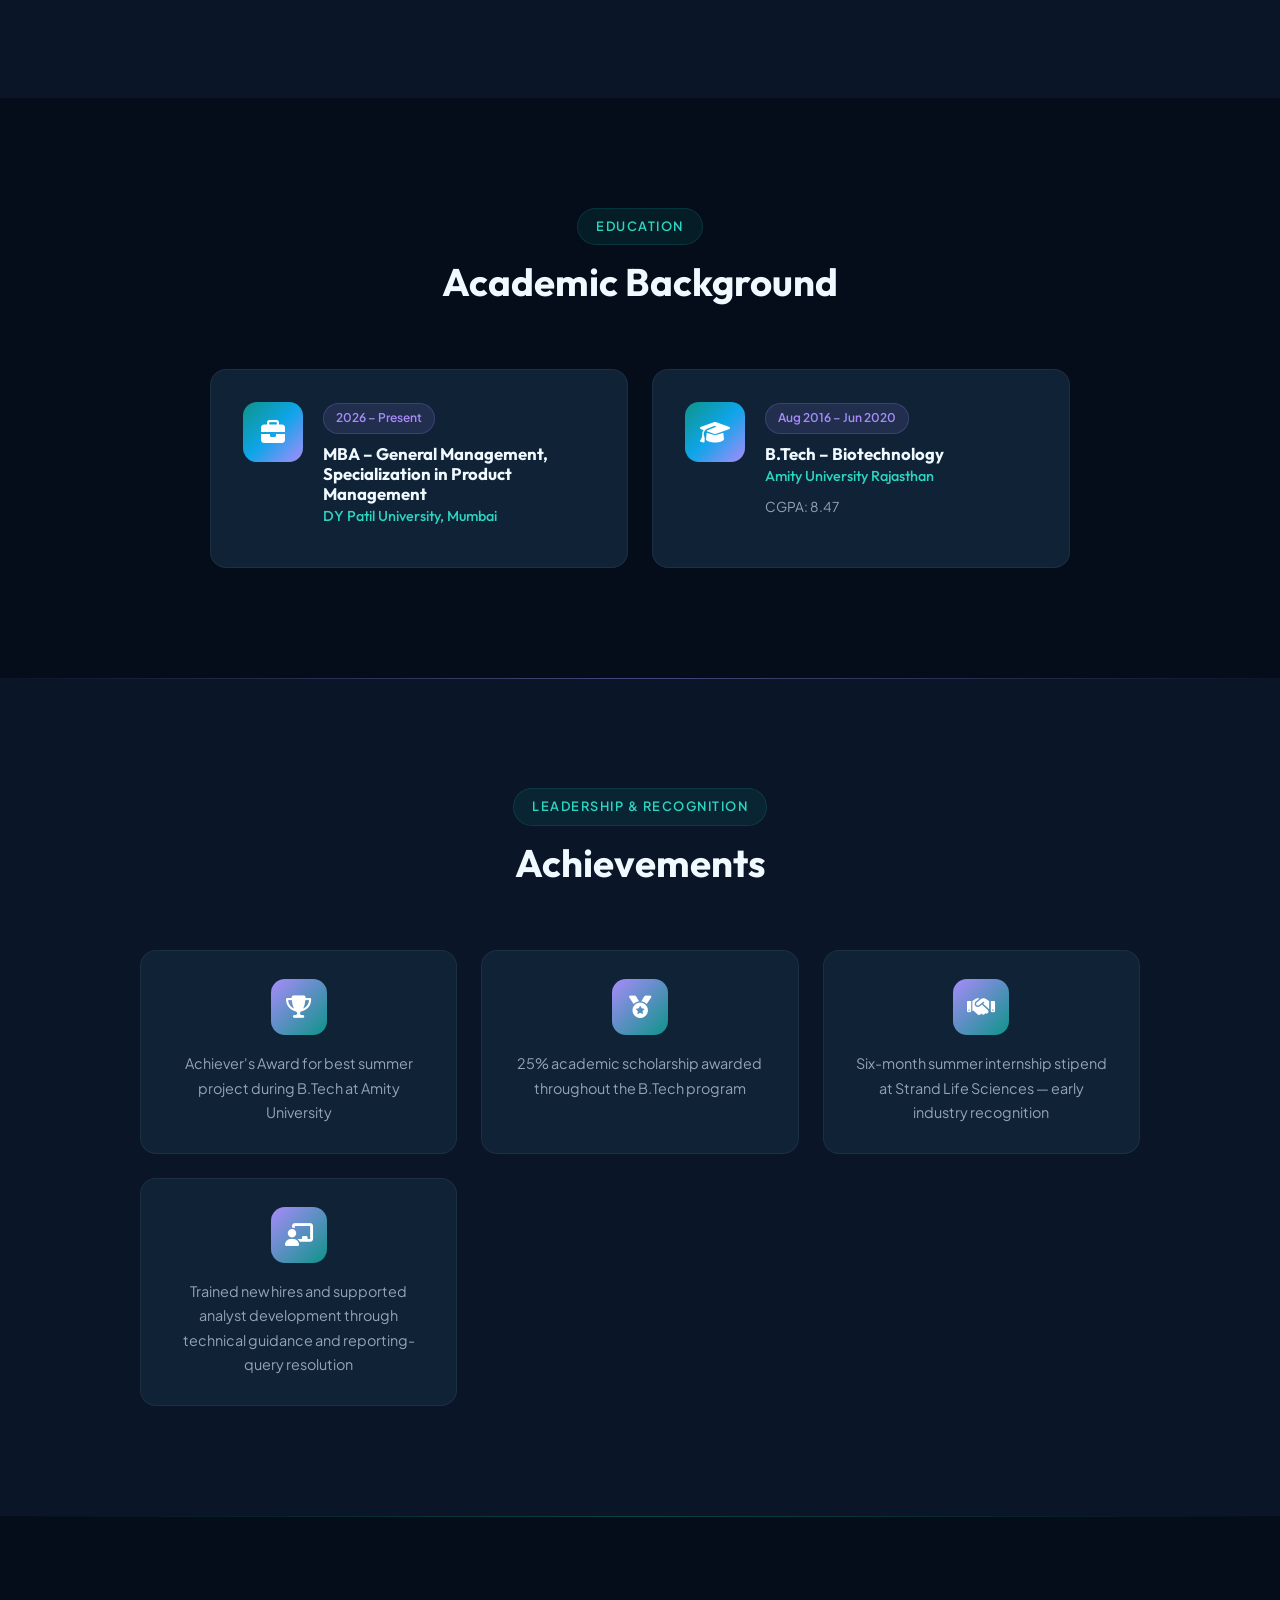
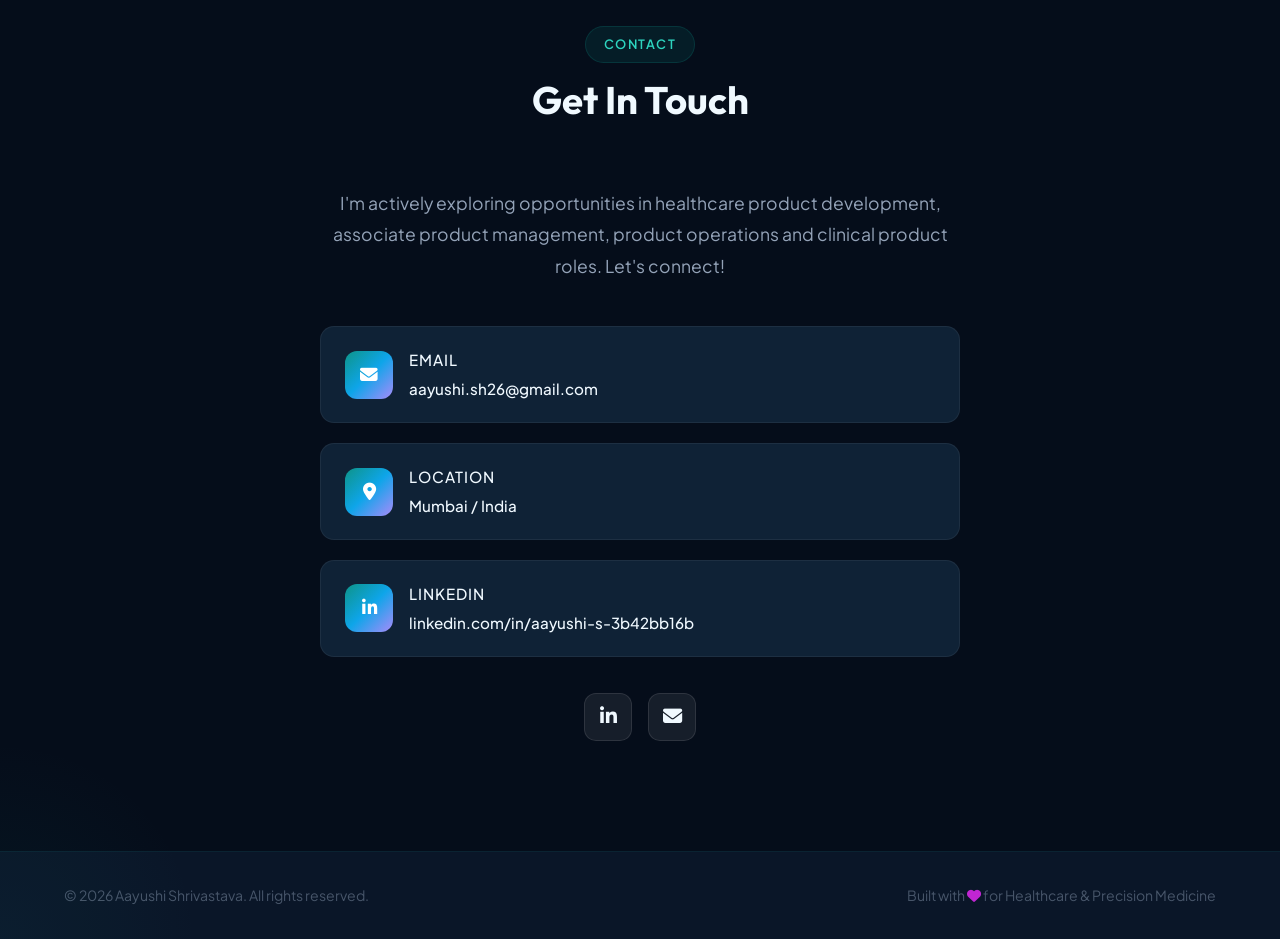
==== commit 4e090245: "Add Featured Case Studies section from Notion" ====
--- a/index.html
+++ b/index.html
@@ -26,6 +26,8 @@
                 <li><a href="#home" class="nav-link">Home</a></li>
                 <li><a href="#about" class="nav-link">About</a></li>
                 <li><a href="#experience" class="nav-link">Experience</a></li>
+                <li><a href="#case-studies" class="nav-link">Case Studies</a></li>
+                <li><a href="#product" class="nav-link">Product Highlights</a></li>
                 <li><a href="#skills" class="nav-link">Skills</a></li>
                 <li><a href="#projects" class="nav-link">Projects</a></li>
                 <li><a href="#education" class="nav-link">Education</a></li>
@@ -65,11 +67,13 @@
             <p class="hero-description">Feel free to reach out to discuss my product development case studies and
                 experience.</p>
             <div class="hero-buttons">
-                <a href="#experience" class="btn btn-primary" id="btn-view-experience">
-                    <span>View Experience</span>
+                <a href="#case-studies" class="btn btn-primary" id="btn-view-case-studies">
+                    <span>Featured Case Studies</span>
                     <i class="fas fa-arrow-right"></i>
                 </a>
-                <!--<a href="#contact" class="btn btn-secondary" id="btn-contact">Contact Me</a>-->
+                <a href="#experience" class="btn btn-secondary" id="btn-view-experience">
+                    <span>View Experience</span>
+                </a>
             </div>
             <div class="hero-badge">
                 <!--<span class="pulse-dot"></span>-->
@@ -322,6 +326,378 @@
         </div>
     </section>
 
+    <!-- Featured Case Studies Section -->
+    <section id="case-studies" class="case-studies">
+        <div class="container">
+            <div class="section-header">
+                <span class="section-tag">Featured Work</span>
+                <h2 class="section-title">Product &amp; Clinical Case Studies</h2>
+                <p class="section-subtitle">Real-world case studies demonstrating healthcare product management, clinical genomics workflow optimization, and AI literature intelligence.</p>
+            </div>
+
+            <!-- Category Filter Tabs -->
+            <div class="case-filter-tabs">
+                <button class="filter-tab active" data-filter="all">All Case Studies (4)</button>
+                <button class="filter-tab" data-filter="workflow">Workflow &amp; Collaboration</button>
+                <button class="filter-tab" data-filter="optimization">Genomics &amp; Visualization</button>
+                <button class="filter-tab" data-filter="nlp">Healthcare AI &amp; NLP</button>
+                <button class="filter-tab" data-filter="automation">Variant Automation</button>
+            </div>
+
+            <div class="case-studies-container">
+
+                <!-- Case Study 01 -->
+                <article class="case-study-card" data-category="workflow">
+                    <div class="case-meta-top">
+                        <span class="case-number">Case Study 01</span>
+                        <div class="case-badges">
+                            <span class="case-company-badge"><i class="fas fa-building"></i> 1Cell.Ai</span>
+                            <span class="case-category-badge"><i class="fas fa-comments"></i> Workflow Management</span>
+                        </div>
+                    </div>
+
+                    <h3 class="case-title">Workflow Management &amp; Contextual Collaboration</h3>
+                    <p class="case-tagline">Designing a centralized, sample-specific communication experience for an integrated multi-omics platform connected with LIMS.</p>
+
+                    <div class="case-role-bar">
+                        <span class="role-label"><i class="fas fa-user-check"></i> My Role:</span>
+                        <span class="role-value">Requirement Gathering &bull; Feature Prioritization &bull; Functional Validation &bull; UAT Leadership</span>
+                    </div>
+
+                    <div class="case-columns">
+                        <div class="case-block challenge-block">
+                            <h4><i class="fas fa-exclamation-circle"></i> The Challenge</h4>
+                            <ul>
+                                <li>Multi-stakeholder sample lifecycle (onboarding, wet lab, NGS, analysis, review, and report release) relied on fragmented spreadsheets and chat apps.</li>
+                                <li>Queries were disconnected from the respective sample record, leaving no centralized audit history or traceability.</li>
+                                <li>Earlier-stage stakeholders lacked visibility into downstream review blockers, complicating sample revisits.</li>
+                            </ul>
+                        </div>
+                        <div class="case-block solution-block">
+                            <h4><i class="fas fa-lightbulb"></i> Product Solution</h4>
+                            <ul>
+                                <li>Built a centralized contextual chat window natively bound to each sample workflow upon onboarding.</li>
+                                <li>Lifecycle-aware visibility tracking sample status progression with role-based permissions.</li>
+                                <li>In-thread query management (@mentions, status flags, resolved toggles) and evidence sharing (IGV visualization screenshots).</li>
+                            </ul>
+                        </div>
+                        <div class="case-block impact-block">
+                            <h4><i class="fas fa-chart-line"></i> Outcomes &amp; Value</h4>
+                            <ul>
+                                <li>Single source of truth for all sample-related clinical discussions, eliminating multi-tool switching.</li>
+                                <li>Complete audit trail retained across the sample lifecycle for regulatory compliance and review speed.</li>
+                                <li>Streamlined query resolution and faster turnaround time between wet-lab and reporting teams.</li>
+                            </ul>
+                        </div>
+                    </div>
+
+                    <div class="case-tags">
+                        <span class="case-tag">Feature Prioritization</span>
+                        <span class="case-tag">LIMS Integration</span>
+                        <span class="case-tag">Multi-Omics Platform</span>
+                        <span class="case-tag">UAT Leadership</span>
+                        <span class="case-tag">Stakeholder Engagement</span>
+                        <span class="case-tag">Role-Based Access Control</span>
+                    </div>
+
+                    <div class="case-footer">
+                        <button class="btn-deep-dive" data-target="deepdive-1">
+                            <span>Deep Dive Details</span>
+                            <i class="fas fa-chevron-down"></i>
+                        </button>
+                        <a href="https://wiggly-ixora-6d9.notion.site/Case-Study-01-Workflow-Management-Contextual-Collaboration-40b9749ef5f480d4b16ac91118b98fe7" target="_blank" rel="noopener noreferrer" class="btn-notion-link">
+                            <span>View on Notion</span>
+                            <i class="fas fa-external-link-alt"></i>
+                        </a>
+                    </div>
+
+                    <!-- Accordion Content -->
+                    <div class="case-accordion" id="deepdive-1">
+                        <div class="accordion-inner">
+                            <div class="deepdive-section">
+                                <h5><i class="fas fa-route"></i> End-to-End Sample Lifecycle Flow</h5>
+                                <div class="workflow-steps">
+                                    <div class="wf-step"><span class="step-num">1</span><strong>Sample Onboarding</strong><p>Sample registered; automated chat window assigned.</p></div>
+                                    <div class="wf-step"><span class="step-num">2</span><strong>Lab Processing</strong><p>Status tracking through running, queued, or failed states.</p></div>
+                                    <div class="wf-step"><span class="step-num">3</span><strong>NGS Readiness</strong><p>Progresses to sequencing-ready and pipeline analysis.</p></div>
+                                    <div class="wf-step"><span class="step-num">4</span><strong>Analysis &amp; Reporting</strong><p>Analysts raise queries, tag peers, share IGV data.</p></div>
+                                    <div class="wf-step"><span class="step-num">5</span><strong>Report Review</strong><p>Reviewers inspect threaded discussion and resolution flags.</p></div>
+                                    <div class="wf-step"><span class="step-num">6</span><strong>Report Release</strong><p>Final sign-off retaining full historical context.</p></div>
+                                </div>
+                            </div>
+                            <div class="deepdive-section">
+                                <h5><i class="fas fa-vial"></i> Functional Validation &amp; UAT Leadership</h5>
+                                <p>Led User Acceptance Testing (UAT) with wet-lab scientists, bioinformatics analysts, and medical reviewers to validate permission boundaries, query notification flows, and IGV artifact uploads under high sample volumes.</p>
+                            </div>
+                            <div class="deepdive-section highlight-box">
+                                <h5><i class="fas fa-graduation-cap"></i> Product Management Takeaway</h5>
+                                <p>Demonstrated how to diagnose frontline operational friction across siloed teams and translate complex multi-stage laboratory workflows into intuitive, role-governed product capabilities that eliminate communication debt.</p>
+                            </div>
+                        </div>
+                    </div>
+                </article>
+
+                <!-- Case Study 02 -->
+                <article class="case-study-card" data-category="optimization">
+                    <div class="case-meta-top">
+                        <span class="case-number">Case Study 02</span>
+                        <div class="case-badges">
+                            <span class="case-company-badge"><i class="fas fa-building"></i> 1Cell.Ai</span>
+                            <span class="case-category-badge"><i class="fas fa-dna"></i> Genomics &amp; Visualization</span>
+                        </div>
+                    </div>
+
+                    <h3 class="case-title">Fusion Analysis Optimization &amp; Visualization</h3>
+                    <p class="case-tagline">Making gene fusion analysis more accurate, biologically interpretable, and time-efficient within an oncology genomics platform.</p>
+
+                    <div class="case-role-bar">
+                        <span class="role-label"><i class="fas fa-user-check"></i> My Role:</span>
+                        <span class="role-value">Secondary Research &bull; Parameter Evaluation &bull; Threshold Refinement &bull; UI/UX Visualization Design &bull; Cross-Functional Coordination</span>
+                    </div>
+
+                    <div class="case-columns">
+                        <div class="case-block challenge-block">
+                            <h4><i class="fas fa-exclamation-circle"></i> The Challenge</h4>
+                            <ul>
+                                <li>The legacy fusion detection tool produced an overwhelming volume of false-positive candidate fusions, burdening analysts with tedious manual filtering.</li>
+                                <li>Critical biological parameters (exon junctions, reading frame status, orientation) were missing from the interface.</li>
+                                <li>Analysts had to manually cross-reference external databases to assess the pathogenic significance of fusion events.</li>
+                            </ul>
+                        </div>
+                        <div class="case-block solution-block">
+                            <h4><i class="fas fa-lightbulb"></i> Product Solution</h4>
+                            <ul>
+                                <li>Re-evaluated detection algorithms alongside the CTO and bioinformatics team to tighten parameter thresholds and suppress noise.</li>
+                                <li>Redesigned the analyst UI into structured, high-density parameter tiles displaying essential metrics at a glance.</li>
+                                <li>Introduced unidirectional and bidirectional orientation indicators, alongside interactive exon-level and functional protein-domain diagrams.</li>
+                            </ul>
+                        </div>
+                        <div class="case-block impact-block">
+                            <h4><i class="fas fa-chart-line"></i> Outcomes &amp; Value</h4>
+                            <ul>
+                                <li>Drastically decreased false-positive fusion findings, saving significant review time per oncology case.</li>
+                                <li>Transformed dense bioinformatic outputs into clear, visual domain-level and exon-level representations.</li>
+                                <li>Accelerated reporting turnaround time (TAT) while enhancing clinical confidence for actionable fusions (e.g., ALK, ROS1, RET).</li>
+                            </ul>
+                        </div>
+                    </div>
+
+                    <div class="case-tags">
+                        <span class="case-tag">Oncology Genomics</span>
+                        <span class="case-tag">Gene Fusion Detection</span>
+                        <span class="case-tag">Data Visualization</span>
+                        <span class="case-tag">Threshold Calibration</span>
+                        <span class="case-tag">Bioinformatics UI</span>
+                        <span class="case-tag">CTO Collaboration</span>
+                    </div>
+
+                    <div class="case-footer">
+                        <button class="btn-deep-dive" data-target="deepdive-2">
+                            <span>Deep Dive Details</span>
+                            <i class="fas fa-chevron-down"></i>
+                        </button>
+                        <a href="https://wiggly-ixora-6d9.notion.site/Case-Study-02-Fusion-Analysis-Optimization-Visualization-40b9749ef5f480e49c6ad7621b5f7017" target="_blank" rel="noopener noreferrer" class="btn-notion-link">
+                            <span>View on Notion</span>
+                            <i class="fas fa-external-link-alt"></i>
+                        </a>
+                    </div>
+
+                    <!-- Accordion Content -->
+                    <div class="case-accordion" id="deepdive-2">
+                        <div class="accordion-inner">
+                            <div class="deepdive-section">
+                                <h5><i class="fas fa-cogs"></i> Technical &amp; Scientific Approach</h5>
+                                <p>Benchmarked existing literature on fusion caller specificity and identified recurring false-positive motifs. Formulated parameter cutoff recommendations (split read counts, spanning pairs, breakpoint homology) and collaborated directly with bioinformatics engineers to implement the pipeline updates.</p>
+                            </div>
+                            <div class="deepdive-section">
+                                <h5><i class="fas fa-eye"></i> Information Architecture &amp; UI Tiles</h5>
+                                <p>Organized candidate fusions into modular visual tiles showing: 5&prime; and 3&prime; gene partners, exact chromosomal breakpoints, reading frame retention (in-frame vs out-of-frame), preserved tyrosine kinase or catalytic domains, and reciprocal orientation.</p>
+                            </div>
+                            <div class="deepdive-section highlight-box">
+                                <h5><i class="fas fa-graduation-cap"></i> Product Management Takeaway</h5>
+                                <p>Demonstrated the ability to bridge deep computational biology with user-centered interface design — balancing analytical rigor with frictionless usability to directly accelerate clinical turnaround time.</p>
+                            </div>
+                        </div>
+                    </div>
+                </article>
+
+                <!-- Case Study 03 -->
+                <article class="case-study-card" data-category="nlp">
+                    <div class="case-meta-top">
+                        <span class="case-number">Case Study 03</span>
+                        <div class="case-badges">
+                            <span class="case-company-badge"><i class="fas fa-building"></i> Strand Life Sciences</span>
+                            <span class="case-category-badge"><i class="fas fa-brain"></i> Healthcare AI &amp; NLP</span>
+                        </div>
+                    </div>
+
+                    <h3 class="case-title">Biomedical Literature Intelligence Tool</h3>
+                    <p class="case-tagline">Building a natural language processing (NLP) intelligence tool to extract and connect biomedical entities across oncology and chronic diseases.</p>
+
+                    <div class="case-role-bar">
+                        <span class="role-label"><i class="fas fa-user-check"></i> My Role:</span>
+                        <span class="role-value">Scientific Data Annotation &bull; NLP Model Validation &bull; Human-in-the-Loop Quality Assurance &bull; Product Usability Inputs</span>
+                    </div>
+
+                    <div class="case-columns">
+                        <div class="case-block challenge-block">
+                            <h4><i class="fas fa-exclamation-circle"></i> The Challenge</h4>
+                            <ul>
+                                <li>Biomedical literature holds massive unstructured knowledge (oncology, women's health, diabetes, obesity) that is prohibitively time-consuming to mine manually.</li>
+                                <li>Early-stage NLP models struggled to reliably identify and link complex medical entities (mutations, genes, drugs, phenotypes).</li>
+                                <li>Lack of high-quality, standardized clinical training corpora hindered model precision and recall.</li>
+                            </ul>
+                        </div>
+                        <div class="case-block solution-block">
+                            <h4><i class="fas fa-lightbulb"></i> Product Solution</h4>
+                            <ul>
+                                <li>Executed a 3-phase NLP product development framework: Paragraph-level annotation ➔ Model output verification ➔ UI usability design.</li>
+                                <li>Utilized the BRAT annotation environment to systematically tag entities (biomarkers, drugs, diseases, symptoms) and relationship triplets.</li>
+                                <li>Established a human-in-the-loop review pipeline to detect model hallucinations, missing relations, and classification discrepancies.</li>
+                            </ul>
+                        </div>
+                        <div class="case-block impact-block">
+                            <h4><i class="fas fa-chart-line"></i> Outcomes &amp; Value</h4>
+                            <ul>
+                                <li>Successfully shipped a functional Beta literature intelligence tool empowering researchers to explore entity-relationship graphs.</li>
+                                <li>Substantially improved NLP model training accuracy through rigorous, domain-curated scientific annotation sets.</li>
+                                <li>Compressed literature synthesis times for complex clinical variant investigations from hours to minutes.</li>
+                            </ul>
+                        </div>
+                    </div>
+
+                    <div class="case-tags">
+                        <span class="case-tag">Natural Language Processing (NLP)</span>
+                        <span class="case-tag">BRAT Annotation Tool</span>
+                        <span class="case-tag">Named Entity Recognition (NER)</span>
+                        <span class="case-tag">Relationship Extraction</span>
+                        <span class="case-tag">Healthcare AI</span>
+                        <span class="case-tag">Human-in-the-Loop QA</span>
+                    </div>
+
+                    <div class="case-footer">
+                        <button class="btn-deep-dive" data-target="deepdive-3">
+                            <span>Deep Dive Details</span>
+                            <i class="fas fa-chevron-down"></i>
+                        </button>
+                        <a href="https://wiggly-ixora-6d9.notion.site/Case-Study-03-Biomedical-Literature-Intelligence-Tool-40b9749ef5f48013a5bef96c6c529f78" target="_blank" rel="noopener noreferrer" class="btn-notion-link">
+                            <span>View on Notion</span>
+                            <i class="fas fa-external-link-alt"></i>
+                        </a>
+                    </div>
+
+                    <!-- Accordion Content -->
+                    <div class="case-accordion" id="deepdive-3">
+                        <div class="accordion-inner">
+                            <div class="deepdive-section">
+                                <h5><i class="fas fa-layer-group"></i> 3-Phase Development Lifecycle</h5>
+                                <div class="workflow-steps">
+                                    <div class="wf-step"><span class="step-num">P1</span><strong>Scientific Annotation</strong><p>Paragraph-level tagging of cancer &amp; metabolic disease publications using BRAT.</p></div>
+                                    <div class="wf-step"><span class="step-num">P2</span><strong>Verification &amp; QA</strong><p>Systematic verification of pre-annotated NLP predictions against peer-reviewed ground truth.</p></div>
+                                    <div class="wf-step"><span class="step-num">P3</span><strong>Interface &amp; Usability</strong><p>Advocated for interactive search filters and entity graph navigation for researchers.</p></div>
+                                </div>
+                            </div>
+                            <div class="deepdive-section">
+                                <h5><i class="fas fa-stethoscope"></i> Multi-Disease Scope</h5>
+                                <p>Covered cancer genomics initially, followed by women's health conditions, obesity, and diabetes — providing comprehensive semantic tagging across drug indications, gene variant mechanisms, and clinical phenotypes.</p>
+                            </div>
+                            <div class="deepdive-section highlight-box">
+                                <h5><i class="fas fa-graduation-cap"></i> Product Management Takeaway</h5>
+                                <p>Hands-on experience navigating the complete lifecycle of an AI healthcare product — from high-fidelity ground-truth data curation to human-in-the-loop validation and user-centric search interface design.</p>
+                            </div>
+                        </div>
+                    </div>
+                </article>
+
+                <!-- Case Study 04 -->
+                <article class="case-study-card" data-category="automation">
+                    <div class="case-meta-top">
+                        <span class="case-number">Case Study 04</span>
+                        <div class="case-badges">
+                            <span class="case-company-badge"><i class="fas fa-building"></i> 1Cell.Ai</span>
+                            <span class="case-category-badge"><i class="fas fa-robot"></i> Variant Automation</span>
+                        </div>
+                    </div>
+
+                    <h3 class="case-title">Automating Clinical Variant Classification &amp; Interpretation</h3>
+                    <p class="case-tagline">Streamlining clinical genomics interpretation by integrating evidence from ClinGen, VarSome, and GeneBe into an automated classification pipeline.</p>
+
+                    <div class="case-role-bar">
+                        <span class="role-label"><i class="fas fa-user-check"></i> My Role:</span>
+                        <span class="role-value">Product Feature Coordination &bull; Clinical Workflow Optimization &bull; Evidence-based Classification &bull; ACMG/AMP Rule Mapping</span>
+                    </div>
+
+                    <div class="case-columns">
+                        <div class="case-block challenge-block">
+                            <h4><i class="fas fa-exclamation-circle"></i> The Challenge</h4>
+                            <ul>
+                                <li>Variant interpretation is the primary bottleneck in clinical genomics; analysts must evaluate dozens of external knowledge portals per sample.</li>
+                                <li>Repetitive manual lookup across external sites led to cognitive fatigue and lengthened reporting turnaround time (TAT).</li>
+                                <li>Risk of inter-analyst discordance when classifying Pathogenic (P) and Likely Pathogenic (LP) variants.</li>
+                            </ul>
+                        </div>
+                        <div class="case-block solution-block">
+                            <h4><i class="fas fa-lightbulb"></i> Product Solution</h4>
+                            <ul>
+                                <li>Conceptualized and coordinated an automated variant classification pipeline adhering to ACMG/AMP clinical standards.</li>
+                                <li>Integrated live evidence streaming from established resources: <strong>ClinGen</strong>, <strong>VarSome</strong>, and <strong>GeneBe</strong>.</li>
+                                <li>Surfaced pre-computed evidence codes, population allele frequencies, and predictive in-silico metrics directly inside the analyst's workspace.</li>
+                            </ul>
+                        </div>
+                        <div class="case-block impact-block">
+                            <h4><i class="fas fa-chart-line"></i> Outcomes &amp; Value</h4>
+                            <ul>
+                                <li>Dramatically curtailed repetitive manual database searches for pathogenic and likely pathogenic variants.</li>
+                                <li>Standardized classification criteria across the entire scientific curation team for consistent report quality.</li>
+                                <li>Significantly shortened interpretation turnaround time while preserving full clinical accountability and oversight.</li>
+                            </ul>
+                        </div>
+                    </div>
+
+                    <div class="case-tags">
+                        <span class="case-tag">ACMG/AMP Guidelines</span>
+                        <span class="case-tag">Clinical Variant Interpretation</span>
+                        <span class="case-tag">ClinGen</span>
+                        <span class="case-tag">VarSome API</span>
+                        <span class="case-tag">GeneBe</span>
+                        <span class="case-tag">Evidence Automation</span>
+                        <span class="case-tag">Cross-Functional Delivery</span>
+                    </div>
+
+                    <div class="case-footer">
+                        <button class="btn-deep-dive" data-target="deepdive-4">
+                            <span>Deep Dive Details</span>
+                            <i class="fas fa-chevron-down"></i>
+                        </button>
+                        <a href="https://wiggly-ixora-6d9.notion.site/Case-Study-04-Automating-Clinical-Variant-Classification-Interpretation-40b9749ef5f480f8b7f1e7c01cefd213" target="_blank" rel="noopener noreferrer" class="btn-notion-link">
+                            <span>View on Notion</span>
+                            <i class="fas fa-external-link-alt"></i>
+                        </a>
+                    </div>
+
+                    <!-- Accordion Content -->
+                    <div class="case-accordion" id="deepdive-4">
+                        <div class="accordion-inner">
+                            <div class="deepdive-section">
+                                <h5><i class="fas fa-database"></i> Multi-Source Evidence Integration</h5>
+                                <p>Harmonized disparate evidentiary criteria from ClinGen expert panels, VarSome ACMG automated scoring, and GeneBe variant annotations into a unified, conflict-resolving evidence schema presented contextually in the reporting view.</p>
+                            </div>
+                            <div class="deepdive-section">
+                                <h5><i class="fas fa-balance-scale"></i> Balancing Automation with Clinical Oversight</h5>
+                                <p>Engineered guardrails ensuring automation supports rather than replaces human clinical judgment. Analysts retain full override capabilities with mandatory rationale documentation for auditable clinical safety.</p>
+                            </div>
+                            <div class="deepdive-section highlight-box">
+                                <h5><i class="fas fa-graduation-cap"></i> Product Management Takeaway</h5>
+                                <p>Exemplified how domain expertise in clinical genetics transforms into high-leverage product enhancements — converting fragmented external reference workflows into seamless in-app automation that elevates operational scale.</p>
+                            </div>
+                        </div>
+                    </div>
+                </article>
+
+            </div>
+        </div>
+    </section>
+
     <!-- Product Development Highlights Section -->
     <section id="product" class="product-highlights">
         <div class="container">
--- a/aayushi_styles.css
+++ b/aayushi_styles.css
@@ -858,6 +858,463 @@
 }
 
 /* ============================================================
+   FEATURED CASE STUDIES SECTION
+   ============================================================ */
+.case-studies {
+    padding: 110px 0;
+    background: var(--bg-color);
+    position: relative;
+}
+
+.case-studies::before {
+    content: '';
+    position: absolute;
+    top: 0;
+    left: 0;
+    right: 0;
+    height: 1px;
+    background: linear-gradient(90deg, transparent, rgba(13, 148, 136, 0.4), transparent);
+}
+
+.case-filter-tabs {
+    display: flex;
+    justify-content: center;
+    align-items: center;
+    gap: 12px;
+    margin-bottom: 48px;
+    flex-wrap: wrap;
+}
+
+.filter-tab {
+    background: rgba(15, 34, 54, 0.8);
+    color: var(--text-secondary);
+    border: 1px solid rgba(255, 255, 255, 0.08);
+    padding: 10px 22px;
+    border-radius: 50px;
+    font-size: 0.88rem;
+    font-weight: 600;
+    font-family: inherit;
+    cursor: pointer;
+    transition: var(--transition);
+}
+
+.filter-tab:hover {
+    color: var(--text-color);
+    border-color: rgba(13, 148, 136, 0.4);
+    background: rgba(13, 148, 136, 0.1);
+    transform: translateY(-2px);
+}
+
+.filter-tab.active {
+    background: var(--primary-color);
+    color: #ffffff;
+    border-color: var(--primary-light);
+    box-shadow: var(--shadow-teal);
+    transform: translateY(-2px);
+}
+
+.case-studies-container {
+    display: flex;
+    flex-direction: column;
+    gap: 40px;
+}
+
+.case-study-card {
+    background: var(--bg-card);
+    border: 1px solid rgba(13, 148, 136, 0.2);
+    border-radius: 20px;
+    padding: 36px;
+    position: relative;
+    box-shadow: var(--shadow);
+    transition: var(--transition);
+    overflow: hidden;
+}
+
+.case-study-card::before {
+    content: '';
+    position: absolute;
+    top: 0;
+    left: 0;
+    width: 4px;
+    height: 100%;
+    background: var(--gradient-primary);
+    transition: var(--transition);
+}
+
+.case-study-card:hover {
+    border-color: rgba(45, 212, 191, 0.5);
+    box-shadow: 0 20px 50px rgba(13, 148, 136, 0.2);
+    transform: translateY(-4px);
+}
+
+.case-study-card.hidden {
+    display: none;
+}
+
+.case-meta-top {
+    display: flex;
+    justify-content: space-between;
+    align-items: center;
+    margin-bottom: 16px;
+    flex-wrap: wrap;
+    gap: 12px;
+}
+
+.case-number {
+    font-size: 0.78rem;
+    font-weight: 700;
+    letter-spacing: 2px;
+    text-transform: uppercase;
+    color: var(--primary-light);
+    background: rgba(13, 148, 136, 0.12);
+    padding: 4px 12px;
+    border-radius: 6px;
+    border: 1px solid rgba(13, 148, 136, 0.25);
+}
+
+.case-badges {
+    display: flex;
+    align-items: center;
+    gap: 10px;
+    flex-wrap: wrap;
+}
+
+.case-company-badge {
+    display: inline-flex;
+    align-items: center;
+    gap: 6px;
+    background: rgba(255, 255, 255, 0.05);
+    border: 1px solid rgba(255, 255, 255, 0.12);
+    padding: 5px 14px;
+    border-radius: 20px;
+    font-size: 0.8rem;
+    font-weight: 600;
+    color: #e2e8f0;
+}
+
+.case-category-badge {
+    display: inline-flex;
+    align-items: center;
+    gap: 6px;
+    background: rgba(192, 38, 211, 0.12);
+    border: 1px solid rgba(192, 38, 211, 0.3);
+    padding: 5px 14px;
+    border-radius: 20px;
+    font-size: 0.8rem;
+    font-weight: 600;
+    color: #f0abfc;
+}
+
+.case-title {
+    font-size: 1.55rem;
+    font-weight: 700;
+    color: var(--text-color);
+    margin-bottom: 8px;
+    line-height: 1.35;
+}
+
+.case-tagline {
+    font-size: 1rem;
+    color: var(--text-secondary);
+    font-style: italic;
+    margin-bottom: 20px;
+    line-height: 1.6;
+}
+
+.case-role-bar {
+    display: flex;
+    align-items: center;
+    gap: 10px;
+    background: rgba(10, 22, 40, 0.7);
+    border: 1px solid rgba(255, 255, 255, 0.06);
+    border-left: 3px solid var(--accent-warm);
+    padding: 10px 18px;
+    border-radius: 8px;
+    margin-bottom: 24px;
+    flex-wrap: wrap;
+}
+
+.role-label {
+    font-size: 0.82rem;
+    font-weight: 700;
+    color: var(--accent-warm);
+    display: inline-flex;
+    align-items: center;
+    gap: 6px;
+    text-transform: uppercase;
+    letter-spacing: 0.5px;
+}
+
+.role-value {
+    font-size: 0.86rem;
+    color: #e2e8f0;
+    font-weight: 500;
+}
+
+.case-columns {
+    display: grid;
+    grid-template-columns: repeat(3, 1fr);
+    gap: 20px;
+    margin-bottom: 24px;
+}
+
+.case-block {
+    background: rgba(10, 22, 40, 0.6);
+    border: 1px solid rgba(255, 255, 255, 0.05);
+    border-radius: 12px;
+    padding: 20px;
+    display: flex;
+    flex-direction: column;
+}
+
+.case-block h4 {
+    display: flex;
+    align-items: center;
+    gap: 8px;
+    font-size: 0.92rem;
+    font-weight: 700;
+    margin-bottom: 12px;
+    text-transform: uppercase;
+    letter-spacing: 0.5px;
+}
+
+.challenge-block h4 { color: #f87171; }
+.solution-block h4 { color: var(--primary-light); }
+.impact-block h4 { color: #c084fc; }
+
+.case-block ul {
+    list-style: none;
+    padding: 0;
+    margin: 0;
+    display: flex;
+    flex-direction: column;
+    gap: 10px;
+    flex-grow: 1;
+}
+
+.case-block li {
+    font-size: 0.88rem;
+    color: var(--text-secondary);
+    line-height: 1.6;
+    position: relative;
+    padding-left: 18px;
+}
+
+.challenge-block li::before {
+    content: '•';
+    color: #f87171;
+    position: absolute;
+    left: 4px;
+    font-size: 1.1rem;
+    line-height: 1;
+}
+
+.solution-block li::before {
+    content: '•';
+    color: var(--primary-light);
+    position: absolute;
+    left: 4px;
+    font-size: 1.1rem;
+    line-height: 1;
+}
+
+.impact-block li::before {
+    content: '•';
+    color: #c084fc;
+    position: absolute;
+    left: 4px;
+    font-size: 1.1rem;
+    line-height: 1;
+}
+
+.case-tags {
+    display: flex;
+    flex-wrap: wrap;
+    gap: 8px;
+    margin-bottom: 24px;
+}
+
+.case-tag {
+    background: rgba(13, 148, 136, 0.08);
+    color: var(--primary-light);
+    padding: 4px 12px;
+    border-radius: 50px;
+    font-size: 0.76rem;
+    font-weight: 600;
+    border: 1px solid rgba(13, 148, 136, 0.2);
+}
+
+.case-footer {
+    display: flex;
+    justify-content: space-between;
+    align-items: center;
+    border-top: 1px solid rgba(255, 255, 255, 0.06);
+    padding-top: 20px;
+    flex-wrap: wrap;
+    gap: 14px;
+}
+
+.btn-deep-dive {
+    background: transparent;
+    color: var(--primary-light);
+    border: 1px solid rgba(13, 148, 136, 0.4);
+    padding: 9px 20px;
+    border-radius: 8px;
+    font-size: 0.88rem;
+    font-weight: 600;
+    font-family: inherit;
+    cursor: pointer;
+    display: inline-flex;
+    align-items: center;
+    gap: 8px;
+    transition: var(--transition);
+}
+
+.btn-deep-dive:hover {
+    background: rgba(13, 148, 136, 0.15);
+    border-color: var(--primary-light);
+    color: #ffffff;
+}
+
+.btn-deep-dive i {
+    transition: transform 0.3s ease;
+}
+
+.btn-deep-dive.active i {
+    transform: rotate(180deg);
+}
+
+.btn-notion-link {
+    background: rgba(255, 255, 255, 0.05);
+    color: #f1f5f9;
+    border: 1px solid rgba(255, 255, 255, 0.15);
+    padding: 9px 20px;
+    border-radius: 8px;
+    font-size: 0.88rem;
+    font-weight: 600;
+    text-decoration: none;
+    display: inline-flex;
+    align-items: center;
+    gap: 8px;
+    transition: var(--transition);
+}
+
+.btn-notion-link:hover {
+    background: #ffffff;
+    color: #0f172a;
+    border-color: #ffffff;
+    transform: translateY(-2px);
+    box-shadow: 0 4px 16px rgba(255, 255, 255, 0.15);
+}
+
+/* Accordion Deep Dive */
+.case-accordion {
+    max-height: 0;
+    overflow: hidden;
+    transition: max-height 0.45s cubic-bezier(0.4, 0, 0.2, 1), opacity 0.35s ease;
+    opacity: 0;
+}
+
+.case-accordion.open {
+    max-height: 1800px;
+    opacity: 1;
+    margin-top: 24px;
+    border-top: 1px dashed rgba(13, 148, 136, 0.3);
+    padding-top: 24px;
+}
+
+.accordion-inner {
+    display: flex;
+    flex-direction: column;
+    gap: 20px;
+}
+
+.deepdive-section {
+    background: rgba(10, 22, 40, 0.5);
+    border: 1px solid rgba(255, 255, 255, 0.04);
+    border-radius: 12px;
+    padding: 20px;
+}
+
+.deepdive-section h5 {
+    display: flex;
+    align-items: center;
+    gap: 8px;
+    font-size: 0.95rem;
+    font-weight: 700;
+    color: var(--primary-light);
+    margin-bottom: 12px;
+}
+
+.deepdive-section p {
+    font-size: 0.9rem;
+    color: var(--text-secondary);
+    line-height: 1.7;
+    margin: 0;
+}
+
+.workflow-steps {
+    display: grid;
+    grid-template-columns: repeat(auto-fit, minmax(160px, 1fr));
+    gap: 14px;
+    margin-top: 14px;
+}
+
+.wf-step {
+    background: rgba(15, 34, 54, 0.7);
+    border: 1px solid rgba(255, 255, 255, 0.06);
+    border-radius: 10px;
+    padding: 14px;
+    position: relative;
+    display: flex;
+    flex-direction: column;
+    gap: 6px;
+}
+
+.step-num {
+    display: inline-flex;
+    align-items: center;
+    justify-content: center;
+    width: 24px;
+    height: 24px;
+    background: var(--primary-color);
+    color: #fff;
+    border-radius: 50%;
+    font-size: 0.75rem;
+    font-weight: 700;
+}
+
+.wf-step strong {
+    font-size: 0.85rem;
+    color: var(--text-color);
+}
+
+.wf-step p {
+    font-size: 0.78rem;
+    color: var(--text-secondary);
+    line-height: 1.5;
+}
+
+.highlight-box {
+    background: linear-gradient(135deg, rgba(13, 148, 136, 0.12) 0%, rgba(192, 38, 211, 0.08) 100%);
+    border: 1px solid rgba(13, 148, 136, 0.35);
+}
+
+.highlight-box h5 {
+    color: #f0abfc;
+}
+
+.highlight-box p {
+    color: #e2e8f0;
+}
+
+@media (max-width: 992px) {
+    .case-columns {
+        grid-template-columns: 1fr;
+    }
+}
+
+/* ============================================================
    PRODUCT DEVELOPMENT HIGHLIGHTS
    ============================================================ */
 .product-highlights {
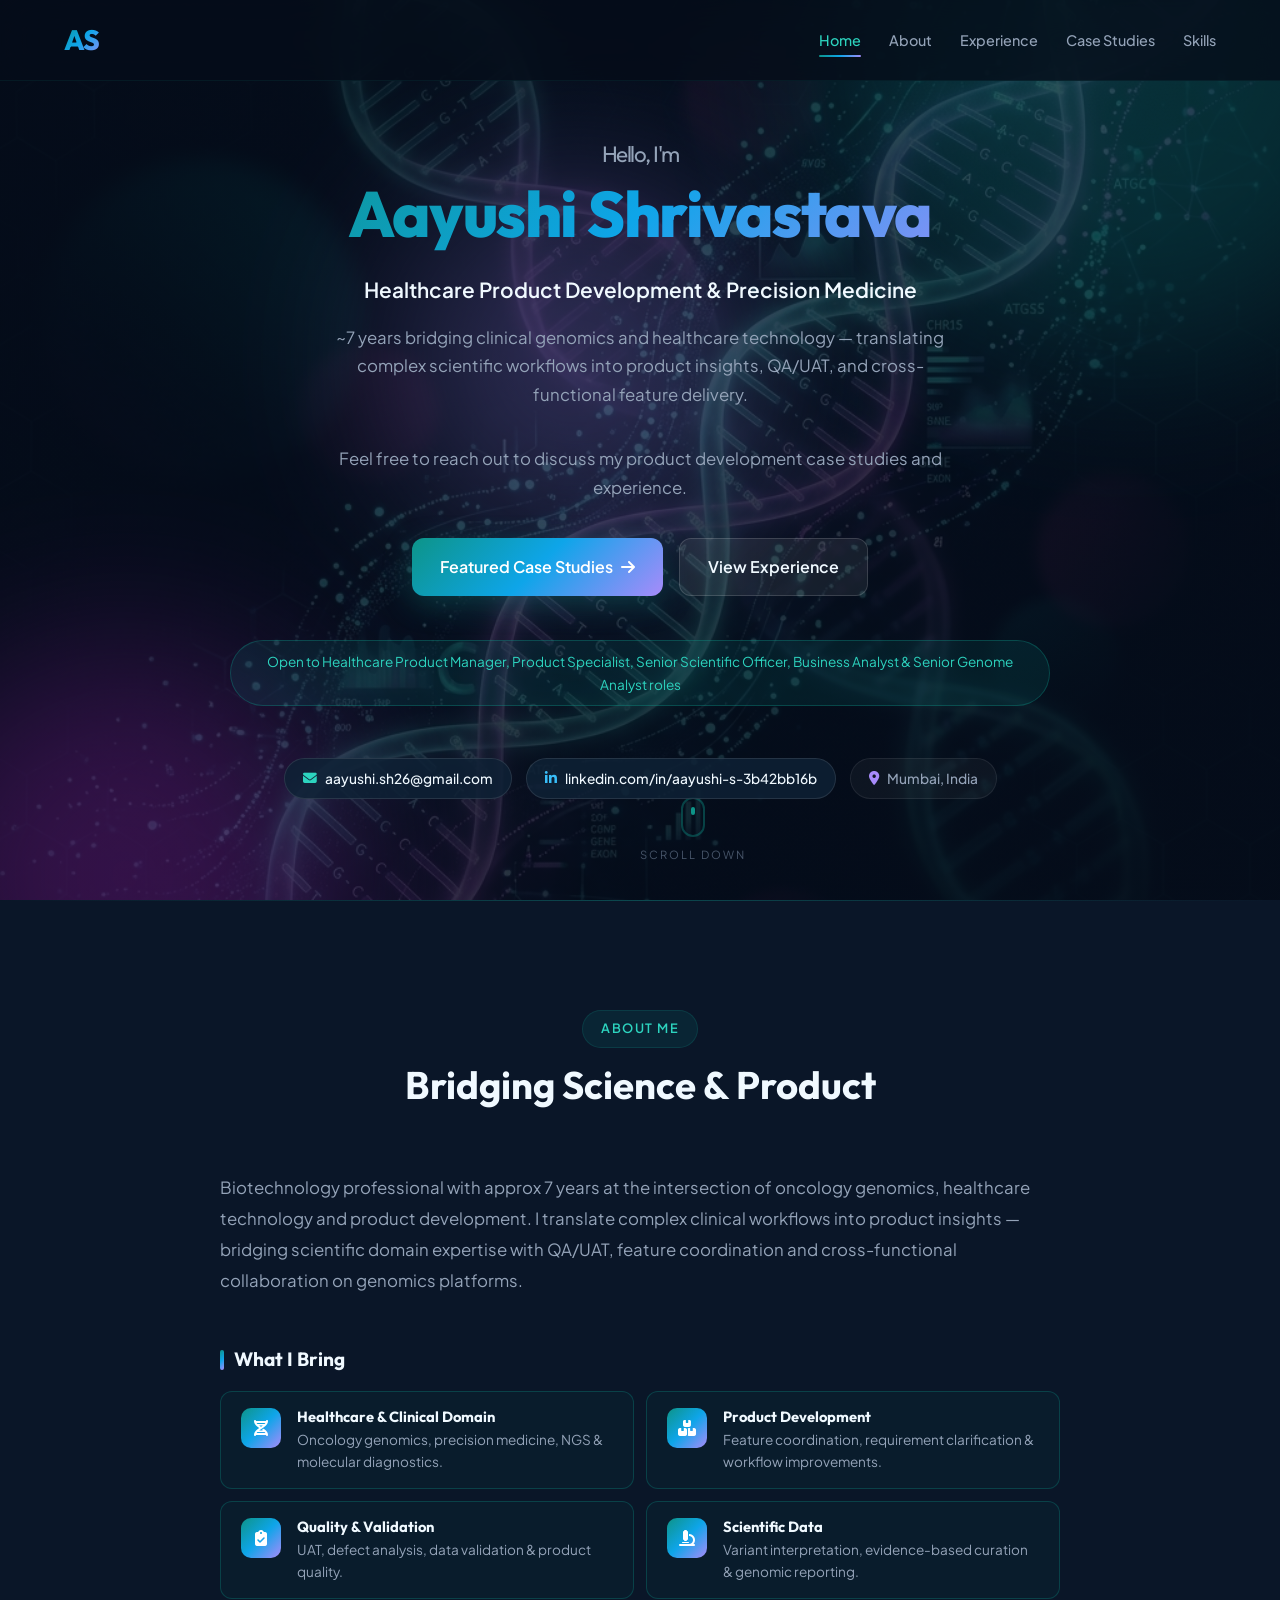
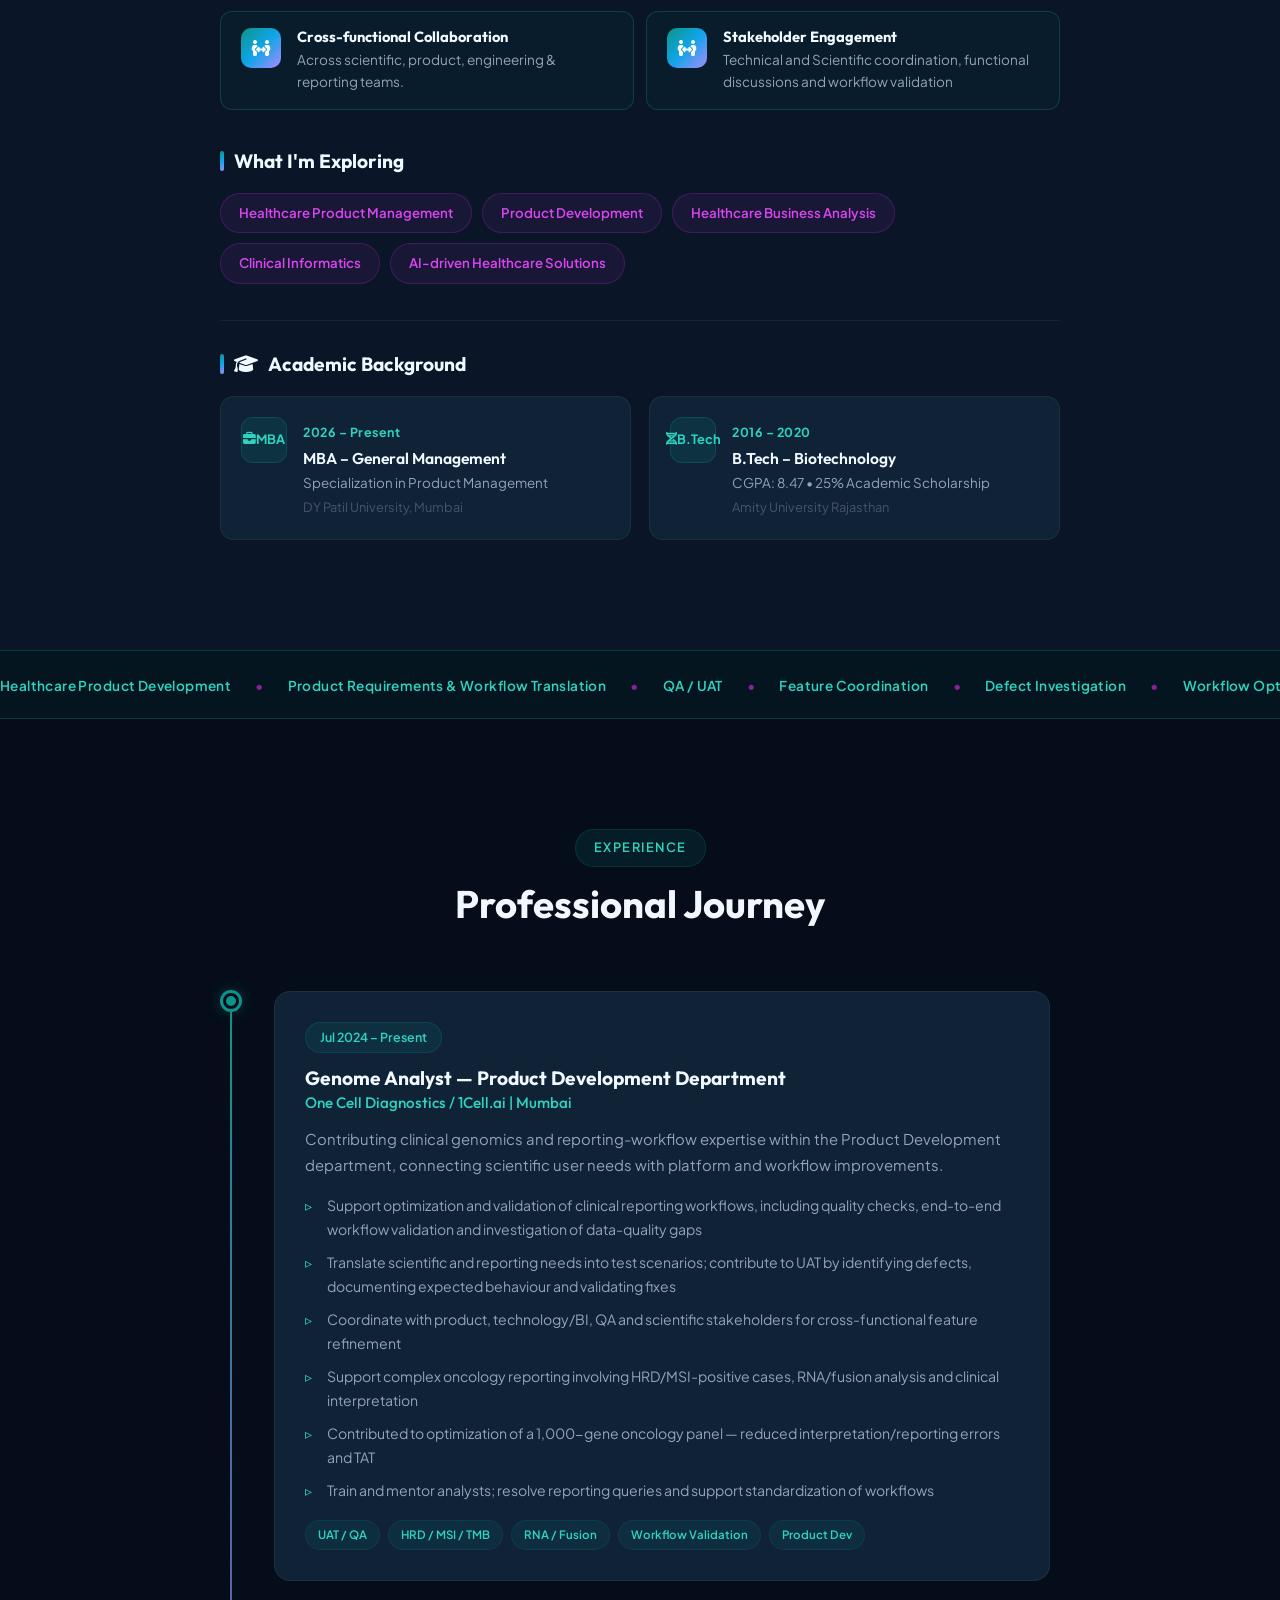
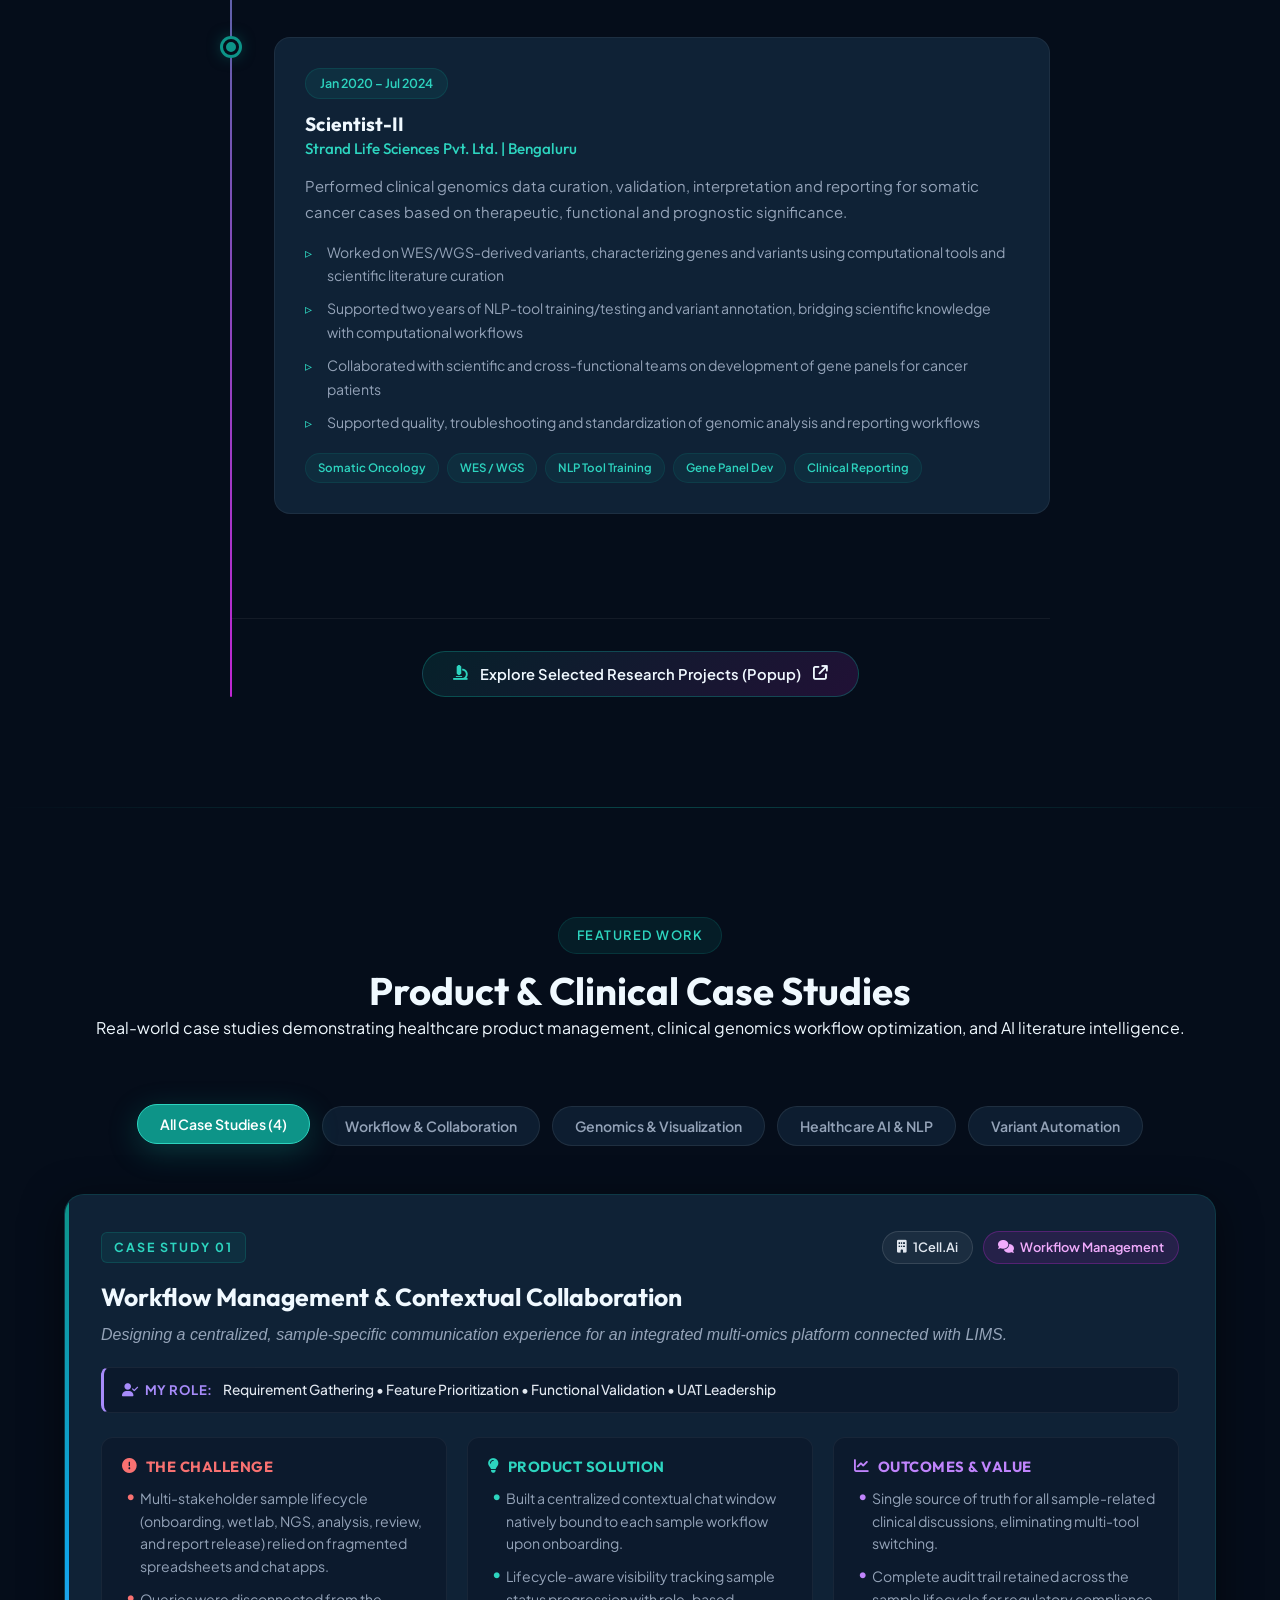
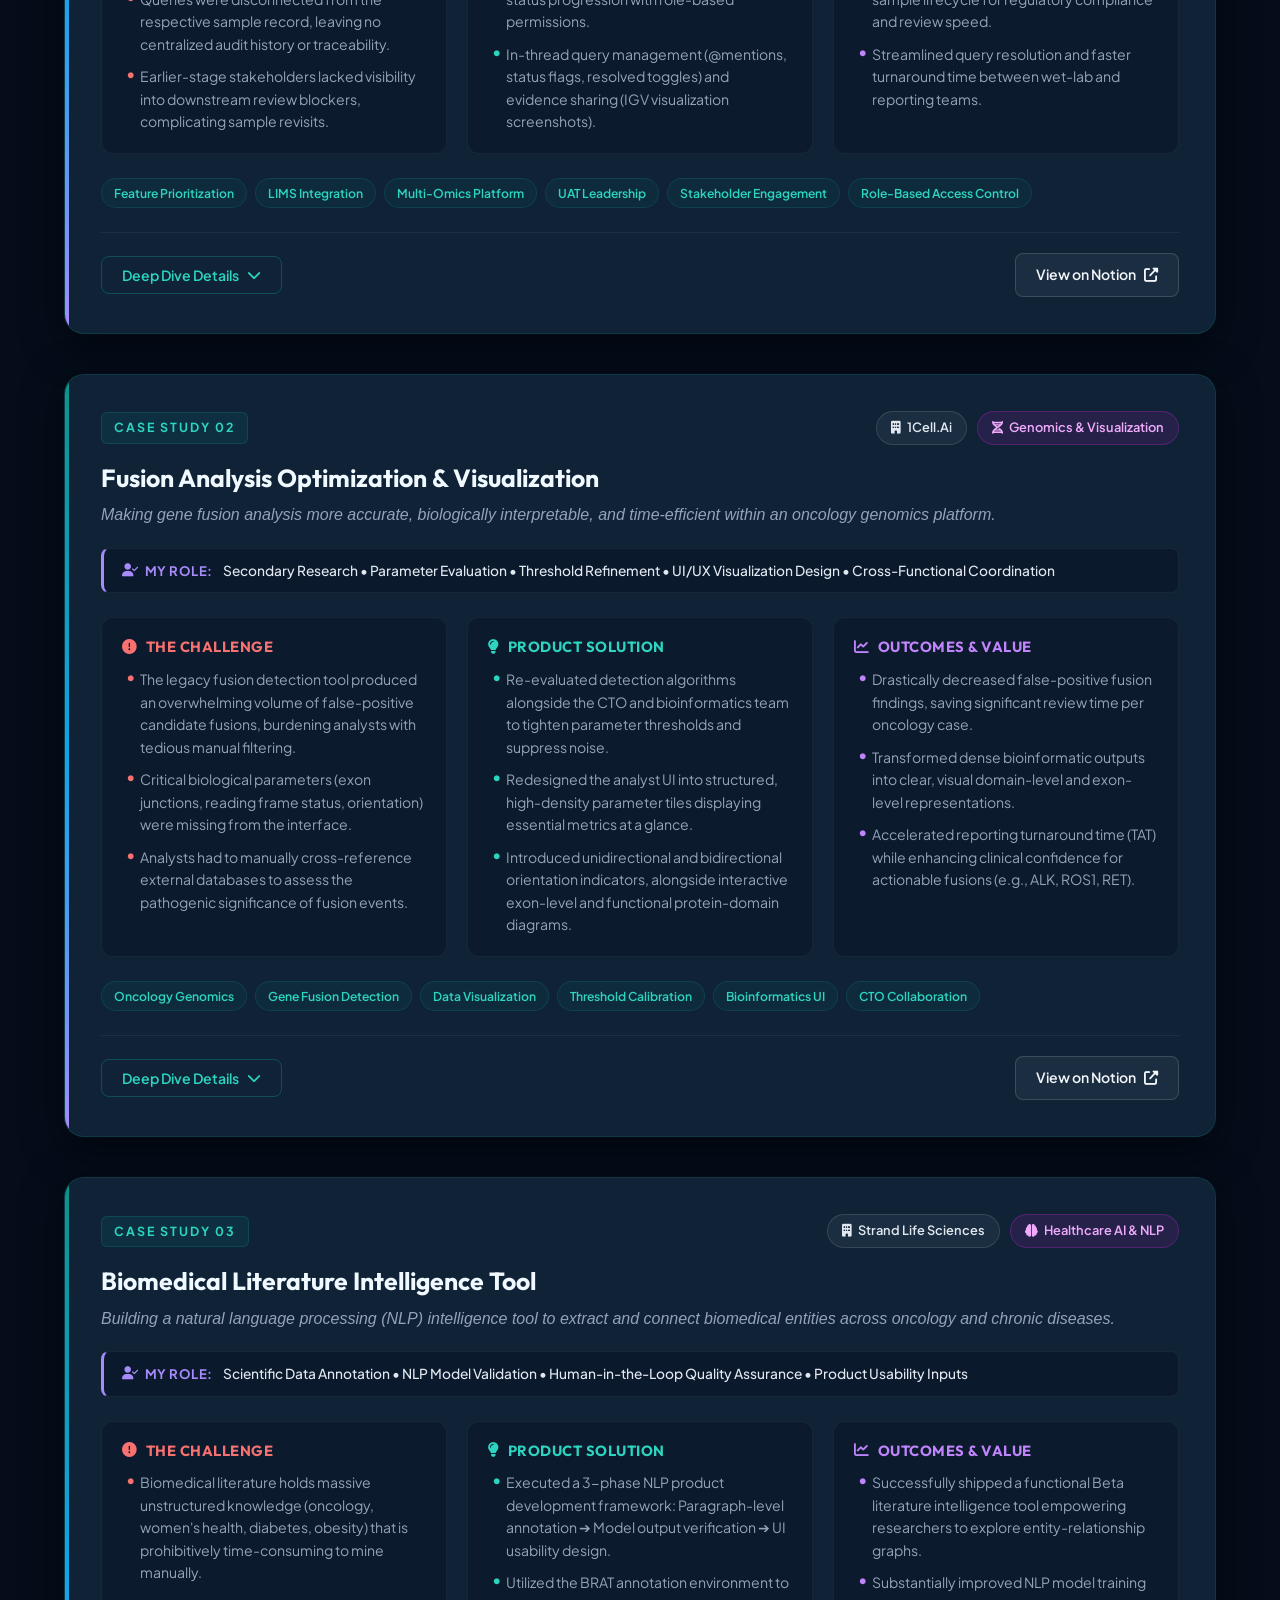
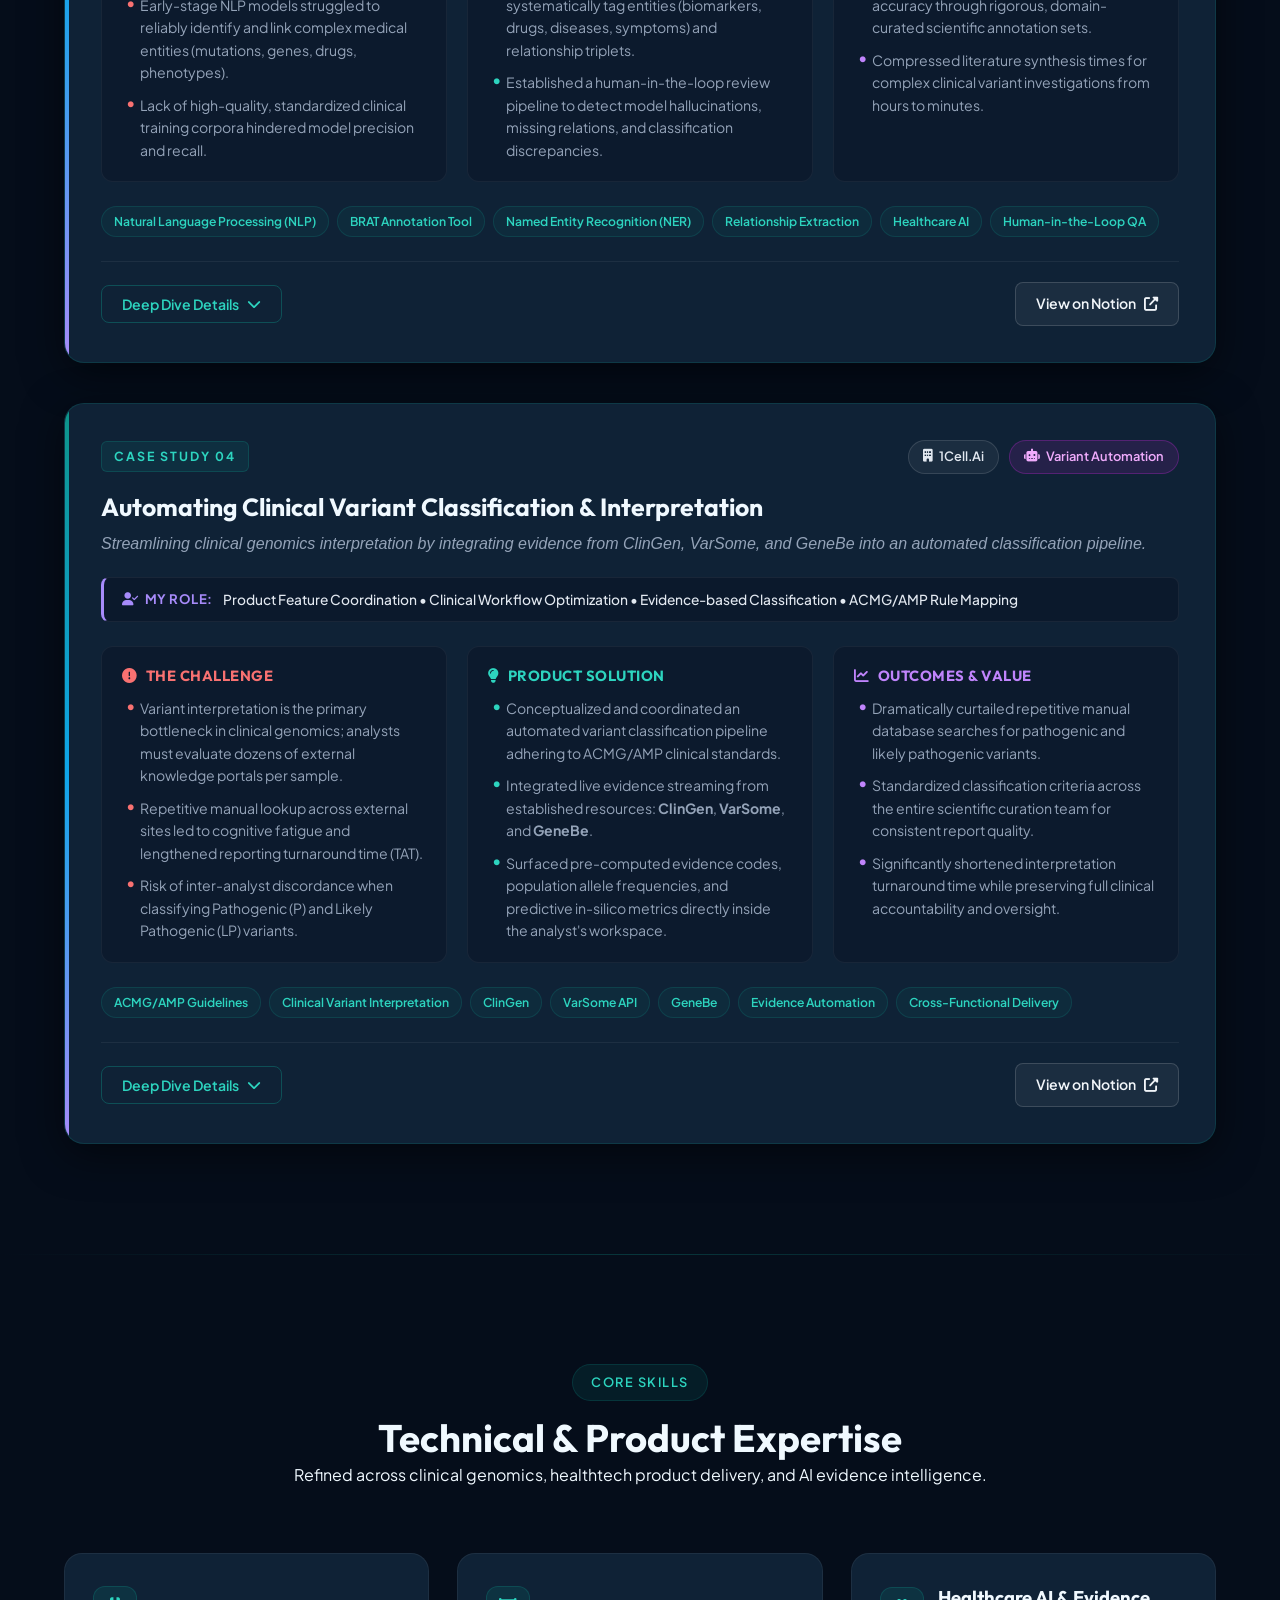
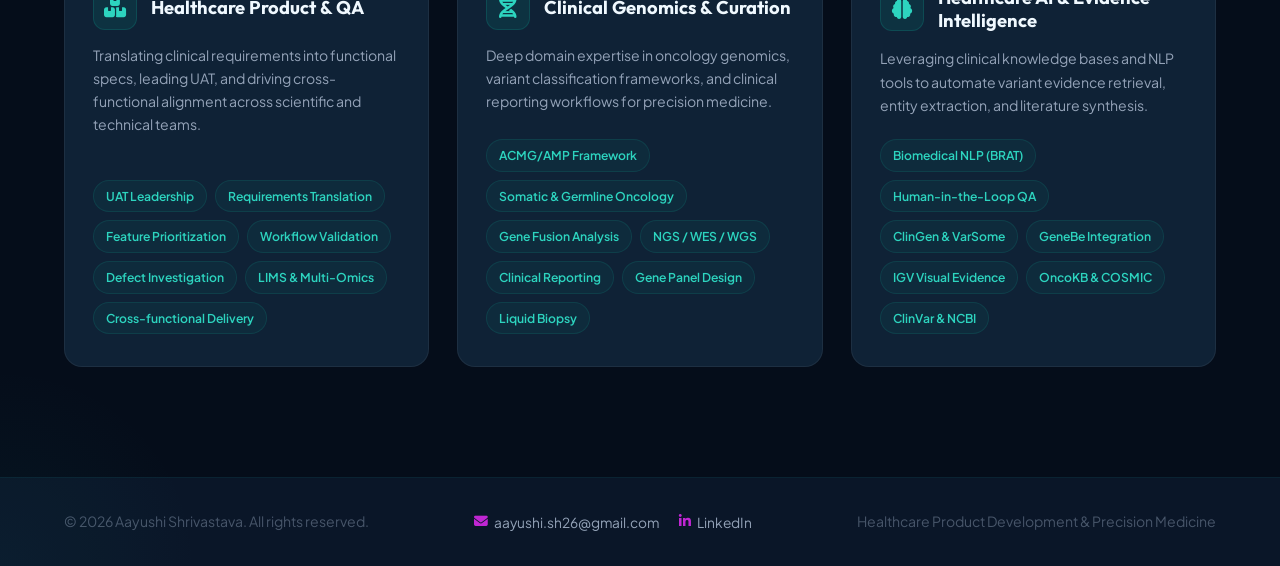
==== commit 015e5842: "Streamline portfolio: move contact to Home, embed education in About, add projects modal, refine ski" ====
--- a/index.html
+++ b/index.html
@@ -27,11 +27,7 @@
                 <li><a href="#about" class="nav-link">About</a></li>
                 <li><a href="#experience" class="nav-link">Experience</a></li>
                 <li><a href="#case-studies" class="nav-link">Case Studies</a></li>
-                <li><a href="#product" class="nav-link">Product Highlights</a></li>
                 <li><a href="#skills" class="nav-link">Skills</a></li>
-                <li><a href="#projects" class="nav-link">Projects</a></li>
-                <li><a href="#education" class="nav-link">Education</a></li>
-                <li><a href="#contact" class="nav-link">Contact</a></li>
             </ul>
             <div class="hamburger" id="hamburger">
                 <span></span>
@@ -76,25 +72,24 @@
                 </a>
             </div>
             <div class="hero-badge">
-                <!--<span class="pulse-dot"></span>-->
-                Open to Healthcare Product Manager, Product Specialist, Senior Scientific
-                Officer,
-                Business Analyst & Senior Genome Analyst roles
-            </div>
-
-
-            <!--<div class="hero-social">
-                <a href="https://www.linkedin.com/in/aayushi-s-3b42bb16b" class="social-icon" target="_blank"
-                    aria-label="LinkedIn" id="social-linkedin">
+                Open to Healthcare Product Manager, Product Specialist, Senior Scientific Officer, Business Analyst &amp; Senior Genome Analyst roles
+            </div>
+
+            <!-- Contact Details on Home Page -->
+            <div class="hero-contact-bar">
+                <a href="mailto:aayushi.sh26@gmail.com" class="hero-contact-pill email-pill" id="hero-email" title="Send Email">
+                    <i class="fas fa-envelope"></i>
+                    <span>aayushi.sh26@gmail.com</span>
+                </a>
+                <a href="https://www.linkedin.com/in/aayushi-s-3b42bb16b" target="_blank" rel="noopener noreferrer" class="hero-contact-pill linkedin-pill" id="hero-linkedin" title="LinkedIn Profile">
                     <i class="fab fa-linkedin-in"></i>
+                    <span>linkedin.com/in/aayushi-s-3b42bb16b</span>
                 </a>
-                <a href="mailto:aayushi.sh26@gmail.com" class="social-icon" aria-label="Email" id="social-email">
-                    <i class="fas fa-envelope"></i>
-                </a>
-                <a href="tel:+918890863072" class="social-icon" aria-label="Phone" id="social-phone">
-                    <i class="fas fa-phone"></i>
-                </a>
-            </div>-->
+                <span class="hero-contact-pill location-pill">
+                    <i class="fas fa-map-marker-alt"></i>
+                    <span>Mumbai, India</span>
+                </span>
+            </div>
         </div>
         <div class="scroll-indicator">
             <div class="mouse">
@@ -177,6 +172,31 @@
                         <span>Healthcare Business Analysis</span>
                         <span>Clinical Informatics</span>
                         <span>AI-driven Healthcare Solutions</span>
+                    </div>
+                </div>
+
+                <!-- Academic Background in About -->
+                <div class="about-education">
+                    <h3 class="exploring-title"><i class="fas fa-graduation-cap"></i> Academic Background</h3>
+                    <div class="about-education-grid">
+                        <div class="about-edu-card">
+                            <div class="edu-badge"><i class="fas fa-briefcase"></i> MBA</div>
+                            <div class="edu-info">
+                                <span class="edu-year">2026 – Present</span>
+                                <h4>MBA – General Management</h4>
+                                <p class="edu-spec">Specialization in Product Management</p>
+                                <p class="edu-school">DY Patil University, Mumbai</p>
+                            </div>
+                        </div>
+                        <div class="about-edu-card">
+                            <div class="edu-badge"><i class="fas fa-dna"></i> B.Tech</div>
+                            <div class="edu-info">
+                                <span class="edu-year">2016 – 2020</span>
+                                <h4>B.Tech – Biotechnology</h4>
+                                <p class="edu-spec">CGPA: 8.47 &bull; 25% Academic Scholarship</p>
+                                <p class="edu-school">Amity University Rajasthan</p>
+                            </div>
+                        </div>
                     </div>
                 </div>
             </div>
@@ -322,6 +342,14 @@
                     </div>
                 </div>
 
+                <div class="experience-projects-cta">
+                    <button class="btn-projects-trigger" id="btn-open-projects-modal" type="button">
+                        <i class="fas fa-microscope"></i>
+                        <span>Explore Selected Research Projects (Popup)</span>
+                        <i class="fas fa-arrow-up-right-from-square"></i>
+                    </button>
+                </div>
+
             </div>
         </div>
     </section>
@@ -698,317 +726,132 @@
         </div>
     </section>
 
-    <!-- Product Development Highlights Section -->
-    <section id="product" class="product-highlights">
-        <div class="container">
-            <div class="section-header">
-                <span class="section-tag">Product Development</span>
-                <h2 class="section-title">Healthcare Technology Highlights</h2>
-            </div>
-            <div class="highlights-grid">
-                <div class="highlight-card">
-                    <div class="highlight-icon">
-                        <i class="fas fa-route"></i>
-                    </div>
-                    <h3>Clinical Workflow Expertise</h3>
-                    <p>End-to-end clinical reporting journey — from sample/data intake and analysis through evidence
-                        review, report generation and release.</p>
-                </div>
-                <div class="highlight-card">
-                    <div class="highlight-icon">
-                        <i class="fas fa-bug"></i>
-                    </div>
-                    <h3>QA / UAT &amp; Release Validation</h3>
-                    <p>Identify edge cases, investigate defects, document expected workflow behaviour and assess fixes
-                        from a scientific end-user perspective.</p>
-                </div>
-                <div class="highlight-card">
-                    <div class="highlight-icon">
-                        <i class="fas fa-puzzle-piece"></i>
-                    </div>
-                    <h3>Feature Coordination</h3>
-                    <p>Clinical-domain input and cross-functional coordination for automated pathogenic/likely
-                        pathogenic variant-classification using ClinGen, VarSome and GeneBe evidence sources.</p>
-                </div>
-                <div class="highlight-card">
-                    <div class="highlight-icon">
-                        <i class="fas fa-people-arrows"></i>
-                    </div>
-                    <h3>Cross-functional Collaboration</h3>
-                    <p>Bridge scientific users and technology, BI, QA and product-development stakeholders to
-                        communicate requirements, resolve issues and improve reporting consistency.</p>
-                </div>
-            </div>
-        </div>
-    </section>
-
-    <!-- Skills Section -->
+    <!-- Skills Section (Refined & Compact) -->
     <section id="skills" class="skills">
         <div class="container">
             <div class="section-header">
-                <span class="section-tag">Skills</span>
-                <h2 class="section-title">Technical &amp; Domain Expertise</h2>
-            </div>
-            <div class="skills-grid">
+                <span class="section-tag">Core Skills</span>
+                <h2 class="section-title">Technical &amp; Product Expertise</h2>
+                <p class="section-subtitle">Refined across clinical genomics, healthtech product delivery, and AI evidence intelligence.</p>
+            </div>
+            <div class="skills-grid skills-grid-refined">
+                <!-- Skill 1: Product Development & Validation -->
                 <div class="skill-card">
                     <div class="skill-header">
-                        <i class="fas fa-dna"></i>
-                        <h3>Clinical Genomics</h3>
-                    </div>
+                        <div class="skill-icon-wrap"><i class="fas fa-boxes"></i></div>
+                        <h3>Healthcare Product &amp; QA</h3>
+                    </div>
+                    <p class="skill-desc">Translating clinical requirements into functional specs, leading UAT, and driving cross-functional alignment across scientific and technical teams.</p>
                     <div class="skill-tags">
-                        <span class="skill-tag">Somatic Oncology</span>
-                        <span class="skill-tag">Germline Oncology</span>
-                        <span class="skill-tag">NGS</span>
-                        <span class="skill-tag">WES / WGS</span>
-                        <span class="skill-tag">RNA Analysis</span>
-                        <span class="skill-tag">Fusion Analysis</span>
-                        <span class="skill-tag">HRD</span>
-                        <span class="skill-tag">MSI / TMB</span>
-                        <span class="skill-tag">PGx</span>
-                        <span class="skill-tag">Liquid Biopsy</span>
-                    </div>
-                </div>
+                        <span class="skill-tag">UAT Leadership</span>
+                        <span class="skill-tag">Requirements Translation</span>
+                        <span class="skill-tag">Feature Prioritization</span>
+                        <span class="skill-tag">Workflow Validation</span>
+                        <span class="skill-tag">Defect Investigation</span>
+                        <span class="skill-tag">LIMS &amp; Multi-Omics</span>
+                        <span class="skill-tag">Cross-functional Delivery</span>
+                    </div>
+                </div>
+
+                <!-- Skill 2: Clinical Genomics & Precision Medicine -->
                 <div class="skill-card">
                     <div class="skill-header">
-                        <i class="fas fa-box"></i>
-                        <h3>Product / Quality</h3>
-                    </div>
+                        <div class="skill-icon-wrap"><i class="fas fa-dna"></i></div>
+                        <h3>Clinical Genomics &amp; Curation</h3>
+                    </div>
+                    <p class="skill-desc">Deep domain expertise in oncology genomics, variant classification frameworks, and clinical reporting workflows for precision medicine.</p>
                     <div class="skill-tags">
-                        <span class="skill-tag">UAT</span>
-                        <span class="skill-tag">QA</span>
-                        <span class="skill-tag">Workflow Validation</span>
-                        <span class="skill-tag">Requirements Translation</span>
-                        <span class="skill-tag">Defect Investigation</span>
-                        <span class="skill-tag">Data Quality</span>
-                        <span class="skill-tag">SOP Writing</span>
-                        <span class="skill-tag">Feature Coordination</span>
-                        <span class="skill-tag">Training</span>
-                    </div>
-                </div>
+                        <span class="skill-tag">ACMG/AMP Framework</span>
+                        <span class="skill-tag">Somatic &amp; Germline Oncology</span>
+                        <span class="skill-tag">Gene Fusion Analysis</span>
+                        <span class="skill-tag">NGS / WES / WGS</span>
+                        <span class="skill-tag">Clinical Reporting</span>
+                        <span class="skill-tag">Gene Panel Design</span>
+                        <span class="skill-tag">Liquid Biopsy</span>
+                    </div>
+                </div>
+
+                <!-- Skill 3: Healthcare AI & Evidence Intelligence -->
                 <div class="skill-card">
                     <div class="skill-header">
-                        <i class="fas fa-file-medical-alt"></i>
-                        <h3>Clinical Standards</h3>
-                    </div>
+                        <div class="skill-icon-wrap"><i class="fas fa-brain"></i></div>
+                        <h3>Healthcare AI &amp; Evidence Intelligence</h3>
+                    </div>
+                    <p class="skill-desc">Leveraging clinical knowledge bases and NLP tools to automate variant evidence retrieval, entity extraction, and literature synthesis.</p>
                     <div class="skill-tags">
-                        <span class="skill-tag">ACMG Guidelines</span>
-                        <span class="skill-tag">NCCN</span>
-                        <span class="skill-tag">Clinical Reporting</span>
-                        <span class="skill-tag">Evidence Curation</span>
-                        <span class="skill-tag">Therapeutic Curation</span>
-                        <span class="skill-tag">Functional Curation</span>
-                        <span class="skill-tag">Prognostic Curation</span>
-                    </div>
-                </div>
-                <div class="skill-card">
-                    <div class="skill-header">
-                        <i class="fas fa-database"></i>
-                        <h3>Tools &amp; Databases</h3>
-                    </div>
-                    <div class="skill-tags">
-                        <span class="skill-tag">OncoKB</span>
-                        <span class="skill-tag">COSMIC</span>
-                        <span class="skill-tag">ClinVar</span>
-                        <span class="skill-tag">VarSome</span>
-                        <span class="skill-tag">IGV</span>
-                        <span class="skill-tag">Ensembl</span>
-                        <span class="skill-tag">UniProt</span>
-                        <span class="skill-tag">NCBI</span>
-                        <span class="skill-tag">ClinicalTrials.gov</span>
-                        <span class="skill-tag">UCSC</span>
-                        <span class="skill-tag">BRAT</span>
+                        <span class="skill-tag">Biomedical NLP (BRAT)</span>
+                        <span class="skill-tag">Human-in-the-Loop QA</span>
+                        <span class="skill-tag">ClinGen &amp; VarSome</span>
+                        <span class="skill-tag">GeneBe Integration</span>
+                        <span class="skill-tag">IGV Visual Evidence</span>
+                        <span class="skill-tag">OncoKB &amp; COSMIC</span>
+                        <span class="skill-tag">ClinVar &amp; NCBI</span>
                     </div>
                 </div>
             </div>
         </div>
     </section>
 
-    <!-- Projects Section -->
-    <section id="projects" class="projects">
-        <div class="container">
-            <div class="section-header">
-                <span class="section-tag">Projects</span>
-                <h2 class="section-title">Selected Projects</h2>
-            </div>
-            <div class="projects-grid">
-                <div class="project-card">
-                    <div class="project-icon">
-                        <i class="fas fa-lungs"></i>
-                    </div>
-                    <h3 class="project-title">Lung Cancer Genomics</h3>
-                    <p class="project-description">Characterization of genomic biomarkers using curation and
-                        computational tools for functional and therapeutic significance.</p>
-                    <div class="project-tech">
-                        <span>Genomic Biomarkers</span>
-                        <span>Curation</span>
-                        <span>Therapeutic</span>
-                        <span>Computational Tools</span>
-                    </div>
-                </div>
-                <div class="project-card">
-                    <div class="project-icon">
-                        <i class="fas fa-database"></i>
-                    </div>
-                    <h3 class="project-title">Oncology Data Management</h3>
-                    <p class="project-description">Updating oncology and women-specific health disease data in assigned
-                        databases, ensuring accuracy and completeness.</p>
-                    <div class="project-tech">
-                        <span>Data Curation</span>
-                        <span>Oncology</span>
-                        <span>Women's Health</span>
-                    </div>
-                </div>
-                <div class="project-card">
-                    <div class="project-icon">
-                        <i class="fas fa-layer-group"></i>
-                    </div>
-                    <h3 class="project-title">Gene Panel Development</h3>
-                    <p class="project-description">Collaborated closely with different teams to build a comprehensive
-                        gene panel for cancer patients, including the 1,000-gene oncology panel.</p>
-                    <div class="project-tech">
-                        <span>Gene Panel</span>
-                        <span>Cross-functional</span>
-                        <span>Cancer Genomics</span>
-                    </div>
-                </div>
-            </div>
-        </div>
-    </section>
-
-    <!-- Education Section -->
-    <section id="education" class="education">
-        <div class="container">
-            <div class="section-header">
-                <span class="section-tag">Education</span>
-                <h2 class="section-title">Academic Background</h2>
-            </div>
-            <div class="education-grid">
-                <div class="education-card">
-                    <div class="education-icon">
-                        <i class="fas fa-briefcase"></i>
-                    </div>
-                    <div class="education-content">
-                        <span class="education-date">2026 – Present</span>
-                        <h3 class="education-title">MBA – General Management, Specialization in Product Management</h3>
-                        <h4 class="education-institution">DY Patil University, Mumbai</h4>
-
-                    </div>
-                </div>
-                <div class="education-card">
-                    <div class="education-icon">
-                        <i class="fas fa-graduation-cap"></i>
-                    </div>
-                    <div class="education-content">
-                        <span class="education-date">Aug 2016 – Jun 2020</span>
-                        <h3 class="education-title">B.Tech – Biotechnology</h3>
-                        <h4 class="education-institution">Amity University Rajasthan</h4>
-                        <p class="education-description">CGPA: 8.47</p>
-                    </div>
-                </div>
-            </div>
-        </div>
-    </section>
-
-    <!-- Leadership & Recognition Section -->
-    <section class="recognition">
-        <div class="container">
-            <div class="section-header">
-                <span class="section-tag">Leadership &amp; Recognition</span>
-                <h2 class="section-title">Achievements</h2>
-            </div>
-            <div class="recognition-grid">
-                <div class="recognition-card">
-                    <div class="recognition-icon"><i class="fas fa-trophy"></i></div>
-                    <p>Achiever's Award for best summer project during B.Tech at Amity University</p>
-                </div>
-                <div class="recognition-card">
-                    <div class="recognition-icon"><i class="fas fa-medal"></i></div>
-                    <p>25% academic scholarship awarded throughout the B.Tech program</p>
-                </div>
-                <div class="recognition-card">
-                    <div class="recognition-icon"><i class="fas fa-handshake"></i></div>
-                    <p>Six-month summer internship stipend at Strand Life Sciences — early industry recognition</p>
-                </div>
-                <div class="recognition-card">
-                    <div class="recognition-icon"><i class="fas fa-chalkboard-teacher"></i></div>
-                    <p>Trained new hires and supported analyst development through technical guidance and
-                        reporting-query resolution</p>
-                </div>
-            </div>
-        </div>
-    </section>
-
-    <!-- Contact Section -->
-    <section id="contact" class="contact">
-        <div class="container">
-            <div class="section-header">
-                <span class="section-tag">Contact</span>
-                <h2 class="section-title">Get In Touch</h2>
-            </div>
-            <div class="contact-content">
-                <div class="contact-info">
-                    <p class="contact-intro">I'm actively exploring opportunities in healthcare product development,
-                        associate product management, product operations and clinical product roles. Let's connect!</p>
-                    <div class="contact-items">
-                        <div class="contact-item">
-                            <div class="contact-icon">
-                                <i class="fas fa-envelope"></i>
-                            </div>
-                            <div class="contact-details">
-                                <span class="contact-label">Email</span>
-                                <a href="mailto:aayushi.sh26@gmail.com"
-                                    id="contact-email-link">aayushi.sh26@gmail.com</a>
-                            </div>
-                        </div>
-                        <!--<div class="contact-item">
-                            <div class="contact-icon">
-                                <i class="fas fa-phone"></i>
-                            </div>
-                            <div class="contact-details">
-                                <span class="contact-label">Phone</span>
-                                <a href="tel:+918890863072">+91 88908 63072</a>
-                            </div>
-                        </div>-->
-                        <div class="contact-item">
-                            <div class="contact-icon">
-                                <i class="fas fa-map-marker-alt"></i>
-                            </div>
-                            <div class="contact-details">
-                                <span class="contact-label">Location</span>
-                                <span>Mumbai / India</span>
-                            </div>
-                        </div>
-                        <div class="contact-item">
-                            <div class="contact-icon">
-                                <i class="fab fa-linkedin-in"></i>
-                            </div>
-                            <div class="contact-details">
-                                <span class="contact-label">LinkedIn</span>
-                                <a href="https://www.linkedin.com/in/aayushi-s-3b42bb16b" target="_blank"
-                                    id="contact-linkedin-link">linkedin.com/in/aayushi-s-3b42bb16b</a>
-                            </div>
-                        </div>
-                    </div>
-                    <div class="contact-social">
-                        <a href="https://www.linkedin.com/in/aayushi-s-3b42bb16b" class="social-icon" target="_blank"
-                            aria-label="LinkedIn">
-                            <i class="fab fa-linkedin-in"></i>
-                        </a>
-                        <a href="mailto:aayushi.sh26@gmail.com" class="social-icon" aria-label="Email">
-                            <i class="fas fa-envelope"></i>
-                        </a>
-                    </div>
-                </div>
-            </div>
-        </div>
-    </section>
+    <!-- Selected Projects Modal Popup -->
+    <div class="modal-overlay" id="projects-modal" aria-hidden="true">
+        <div class="modal-container" role="dialog" aria-labelledby="modal-title">
+            <div class="modal-header">
+                <div>
+                    <span class="modal-tag">Research &amp; Genomics</span>
+                    <h3 class="modal-title" id="modal-title">Selected Projects</h3>
+                </div>
+                <button class="modal-close" id="btn-close-projects-modal" aria-label="Close modal">
+                    <i class="fas fa-times"></i>
+                </button>
+            </div>
+            <div class="modal-body">
+                <div class="modal-projects-grid">
+                    <div class="modal-project-card">
+                        <div class="modal-project-icon"><i class="fas fa-lungs"></i></div>
+                        <h4>Lung Cancer Genomics</h4>
+                        <p>Characterization of genomic biomarkers using curation and computational tools for functional and therapeutic significance.</p>
+                        <div class="modal-project-tech">
+                            <span>Genomic Biomarkers</span>
+                            <span>Curation</span>
+                            <span>Therapeutic</span>
+                            <span>Computational Tools</span>
+                        </div>
+                    </div>
+                    <div class="modal-project-card">
+                        <div class="modal-project-icon"><i class="fas fa-database"></i></div>
+                        <h4>Oncology Data Management</h4>
+                        <p>Updating oncology and women-specific health disease data in assigned databases, ensuring accuracy, validation, and completeness.</p>
+                        <div class="modal-project-tech">
+                            <span>Data Curation</span>
+                            <span>Oncology</span>
+                            <span>Women's Health</span>
+                        </div>
+                    </div>
+                    <div class="modal-project-card">
+                        <div class="modal-project-icon"><i class="fas fa-dna"></i></div>
+                        <h4>Gene Panel Development</h4>
+                        <p>Collaborated closely with cross-functional teams to build a comprehensive gene panel for cancer patients, including the 1,000-gene oncology panel.</p>
+                        <div class="modal-project-tech">
+                            <span>Gene Panel</span>
+                            <span>Cross-functional</span>
+                            <span>Cancer Genomics</span>
+                        </div>
+                    </div>
+                </div>
+            </div>
+        </div>
+    </div>
 
     <!-- Footer -->
     <footer class="footer">
         <div class="container">
             <div class="footer-content">
                 <p>&copy; 2026 Aayushi Shrivastava. All rights reserved.</p>
-                <p>Built with <i class="fas fa-heart"></i> for Healthcare &amp; Precision Medicine</p>
+                <div class="footer-contact-links">
+                    <a href="mailto:aayushi.sh26@gmail.com"><i class="fas fa-envelope"></i> aayushi.sh26@gmail.com</a>
+                    <a href="https://www.linkedin.com/in/aayushi-s-3b42bb16b" target="_blank" rel="noopener noreferrer"><i class="fab fa-linkedin-in"></i> LinkedIn</a>
+                </div>
+                <p>Healthcare Product Development &amp; Precision Medicine</p>
             </div>
         </div>
     </footer>
--- a/aayushi_styles.css
+++ b/aayushi_styles.css
@@ -1315,500 +1315,458 @@
 }
 
 /* ============================================================
-   PRODUCT DEVELOPMENT HIGHLIGHTS
+   HERO CONTACT BAR (Home Page)
    ============================================================ */
-.product-highlights {
+.hero-contact-bar {
+    display: flex;
+    align-items: center;
+    justify-content: center;
+    gap: 14px;
+    margin-top: 24px;
+    flex-wrap: wrap;
+}
+
+.hero-contact-pill {
+    display: inline-flex;
+    align-items: center;
+    gap: 8px;
+    padding: 8px 18px;
+    border-radius: 50px;
+    background: rgba(15, 34, 54, 0.85);
+    border: 1px solid rgba(255, 255, 255, 0.1);
+    font-size: 0.86rem;
+    font-weight: 500;
+    color: var(--text-color);
+    text-decoration: none;
+    transition: var(--transition);
+}
+
+.hero-contact-pill:hover {
+    background: rgba(13, 148, 136, 0.2);
+    border-color: var(--primary-light);
+    color: #ffffff;
+    transform: translateY(-2px);
+    box-shadow: var(--shadow-teal);
+}
+
+.hero-contact-pill.email-pill i {
+    color: var(--primary-light);
+}
+
+.hero-contact-pill.linkedin-pill i {
+    color: #38bdf8;
+}
+
+.hero-contact-pill.location-pill {
+    background: rgba(255, 255, 255, 0.04);
+    border-color: rgba(255, 255, 255, 0.08);
+    color: var(--text-secondary);
+}
+
+.hero-contact-pill.location-pill i {
+    color: var(--accent-warm);
+}
+
+/* ============================================================
+   ABOUT EDUCATION (Academic Background)
+   ============================================================ */
+.about-education {
+    margin-top: 36px;
+    padding-top: 32px;
+    border-top: 1px solid rgba(255, 255, 255, 0.06);
+}
+
+.about-education-grid {
+    display: grid;
+    grid-template-columns: repeat(auto-fit, minmax(280px, 1fr));
+    gap: 18px;
+    margin-top: 16px;
+}
+
+.about-edu-card {
+    display: flex;
+    align-items: flex-start;
+    gap: 16px;
+    background: var(--bg-card);
+    border: 1px solid rgba(255, 255, 255, 0.06);
+    border-radius: 14px;
+    padding: 20px;
+    transition: var(--transition);
+}
+
+.about-edu-card:hover {
+    border-color: rgba(13, 148, 136, 0.35);
+    transform: translateY(-3px);
+    box-shadow: 0 10px 30px rgba(0, 0, 0, 0.3);
+}
+
+.edu-badge {
+    width: 46px;
+    height: 46px;
+    border-radius: 12px;
+    background: rgba(13, 148, 136, 0.15);
+    color: var(--primary-light);
+    display: flex;
+    align-items: center;
+    justify-content: center;
+    font-size: 0.8rem;
+    font-weight: 700;
+    flex-shrink: 0;
+    border: 1px solid rgba(13, 148, 136, 0.25);
+}
+
+.edu-info {
+    flex: 1;
+}
+
+.edu-year {
+    font-size: 0.78rem;
+    font-weight: 700;
+    color: var(--primary-light);
+    letter-spacing: 0.5px;
+}
+
+.edu-info h4 {
+    font-size: 0.98rem;
+    font-weight: 600;
+    color: var(--text-color);
+    margin: 4px 0 3px;
+    line-height: 1.35;
+}
+
+.edu-spec {
+    font-size: 0.84rem;
+    color: var(--text-secondary);
+    margin-bottom: 2px;
+}
+
+.edu-school {
+    font-size: 0.8rem;
+    color: var(--text-muted);
+}
+
+/* ============================================================
+   EXPERIENCE CTA FOR SELECTED PROJECTS MODAL
+   ============================================================ */
+.experience-projects-cta {
+    text-align: center;
+    margin-top: 48px;
+    padding-top: 32px;
+    border-top: 1px solid rgba(255, 255, 255, 0.06);
+}
+
+.btn-projects-trigger {
+    display: inline-flex;
+    align-items: center;
+    gap: 12px;
+    padding: 13px 30px;
+    background: linear-gradient(135deg, rgba(13, 148, 136, 0.15), rgba(192, 38, 211, 0.15));
+    border: 1px solid rgba(13, 148, 136, 0.4);
+    border-radius: 50px;
+    color: var(--text-color);
+    font-size: 0.92rem;
+    font-weight: 600;
+    font-family: inherit;
+    cursor: pointer;
+    transition: var(--transition);
+}
+
+.btn-projects-trigger:hover {
+    background: linear-gradient(135deg, rgba(13, 148, 136, 0.28), rgba(192, 38, 211, 0.22));
+    border-color: var(--primary-light);
+    transform: translateY(-3px);
+    box-shadow: 0 10px 30px rgba(13, 148, 136, 0.25);
+    color: #ffffff;
+}
+
+.btn-projects-trigger i:first-child {
+    color: var(--primary-light);
+}
+
+/* ============================================================
+   SKILLS SECTION (Refined & Focused)
+   ============================================================ */
+.skills {
     padding: 110px 0;
-    background: var(--bg-secondary);
+    background: var(--bg-color);
     position: relative;
 }
 
-.product-highlights::before {
-    content: '';
+.skills::before {
+    content: "";
     position: absolute;
     top: 0;
     left: 0;
     right: 0;
     height: 1px;
-    background: linear-gradient(90deg, transparent, rgba(192, 38, 211, 0.4), transparent);
-}
-
-.highlights-grid {
+    background: linear-gradient(90deg, transparent, rgba(13, 148, 136, 0.3), transparent);
+}
+
+.skills-grid-refined {
+    display: grid;
+    grid-template-columns: repeat(3, 1fr);
+    gap: 28px;
+}
+
+.skill-card {
+    background: var(--bg-card);
+    border: 1px solid rgba(255, 255, 255, 0.06);
+    border-radius: 18px;
+    padding: 32px 28px;
+    display: flex;
+    flex-direction: column;
+    transition: var(--transition);
+    position: relative;
+}
+
+.skill-card:hover {
+    border-color: rgba(13, 148, 136, 0.4);
+    transform: translateY(-6px);
+    box-shadow: 0 18px 45px rgba(0, 0, 0, 0.4);
+}
+
+.skill-card .skill-header {
+    display: flex;
+    align-items: center;
+    gap: 14px;
+    margin-bottom: 14px;
+}
+
+.skill-icon-wrap {
+    width: 44px;
+    height: 44px;
+    border-radius: 12px;
+    background: rgba(13, 148, 136, 0.15);
+    color: var(--primary-light);
+    display: flex;
+    align-items: center;
+    justify-content: center;
+    font-size: 1.25rem;
+    flex-shrink: 0;
+    border: 1px solid rgba(13, 148, 136, 0.25);
+}
+
+.skill-card h3 {
+    font-size: 1.15rem;
+    font-weight: 700;
+    color: var(--text-color);
+    line-height: 1.3;
+}
+
+.skill-desc {
+    font-size: 0.88rem;
+    color: var(--text-secondary);
+    line-height: 1.65;
+    margin-bottom: 22px;
+    flex-grow: 1;
+}
+
+.skill-tags {
+    display: flex;
+    flex-wrap: wrap;
+    gap: 8px;
+}
+
+.skill-tag {
+    background: rgba(13, 148, 136, 0.08);
+    color: var(--primary-light);
+    padding: 5px 12px;
+    border-radius: 50px;
+    font-size: 0.76rem;
+    font-weight: 600;
+    border: 1px solid rgba(13, 148, 136, 0.18);
+    transition: var(--transition);
+}
+
+.skill-card:hover .skill-tag {
+    background: rgba(13, 148, 136, 0.14);
+    border-color: rgba(45, 212, 191, 0.4);
+}
+
+/* ============================================================
+   SELECTED PROJECTS MODAL POPUP
+   ============================================================ */
+.modal-overlay {
+    position: fixed;
+    top: 0;
+    left: 0;
+    width: 100vw;
+    height: 100vh;
+    background: rgba(5, 13, 26, 0.85);
+    backdrop-filter: blur(10px);
+    -webkit-backdrop-filter: blur(10px);
+    z-index: 2000;
+    display: flex;
+    align-items: center;
+    justify-content: center;
+    opacity: 0;
+    pointer-events: none;
+    transition: opacity 0.3s cubic-bezier(0.4, 0, 0.2, 1);
+    padding: 20px;
+}
+
+.modal-overlay.active {
+    opacity: 1;
+    pointer-events: auto;
+}
+
+.modal-container {
+    background: var(--bg-card);
+    border: 1px solid rgba(13, 148, 136, 0.35);
+    border-radius: 22px;
+    max-width: 920px;
+    width: 100%;
+    max-height: 88vh;
+    overflow-y: auto;
+    box-shadow: 0 25px 70px rgba(0, 0, 0, 0.7);
+    padding: 36px;
+    transform: scale(0.92);
+    transition: transform 0.3s cubic-bezier(0.4, 0, 0.2, 1);
+    position: relative;
+}
+
+.modal-overlay.active .modal-container {
+    transform: scale(1);
+}
+
+.modal-header {
+    display: flex;
+    justify-content: space-between;
+    align-items: flex-start;
+    border-bottom: 1px solid rgba(255, 255, 255, 0.08);
+    padding-bottom: 20px;
+    margin-bottom: 28px;
+}
+
+.modal-tag {
+    font-size: 0.78rem;
+    text-transform: uppercase;
+    letter-spacing: 2px;
+    color: var(--primary-light);
+    font-weight: 700;
+}
+
+.modal-title {
+    font-size: 1.5rem;
+    font-weight: 700;
+    color: var(--text-color);
+    margin-top: 4px;
+}
+
+.modal-close {
+    background: rgba(255, 255, 255, 0.06);
+    border: 1px solid rgba(255, 255, 255, 0.12);
+    color: var(--text-secondary);
+    width: 38px;
+    height: 38px;
+    border-radius: 50%;
+    display: flex;
+    align-items: center;
+    justify-content: center;
+    font-size: 1.1rem;
+    cursor: pointer;
+    transition: var(--transition);
+}
+
+.modal-close:hover {
+    background: rgba(239, 68, 68, 0.2);
+    border-color: rgba(239, 68, 68, 0.5);
+    color: #f87171;
+    transform: rotate(90deg);
+}
+
+.modal-projects-grid {
     display: grid;
     grid-template-columns: repeat(auto-fit, minmax(260px, 1fr));
-    gap: 24px;
-}
-
-.highlight-card {
-    background: var(--bg-card);
-    padding: 32px 28px;
+    gap: 22px;
+}
+
+.modal-project-card {
+    background: rgba(10, 22, 40, 0.7);
+    border: 1px solid rgba(255, 255, 255, 0.06);
     border-radius: 16px;
-    border: var(--border-subtle);
-    transition: var(--transition);
-    position: relative;
-    overflow: hidden;
-}
-
-.highlight-card::before {
-    content: '';
-    position: absolute;
-    top: 0;
-    left: 0;
-    right: 0;
-    height: 3px;
-    background: var(--gradient-primary);
-    transform: scaleX(0);
-    transition: var(--transition);
-    border-radius: 16px 16px 0 0;
-}
-
-.highlight-card:hover::before { transform: scaleX(1); }
-
-.highlight-card:hover {
-    transform: translateY(-8px);
-    box-shadow: var(--shadow-teal);
-    border-color: rgba(13, 148, 136, 0.2);
-    background: var(--bg-card-hover);
-}
-
-.highlight-icon {
-    width: 54px;
-    height: 54px;
+    padding: 24px;
+    display: flex;
+    flex-direction: column;
+    transition: var(--transition);
+}
+
+.modal-project-card:hover {
+    border-color: rgba(13, 148, 136, 0.4);
+    transform: translateY(-4px);
+    box-shadow: 0 12px 30px rgba(0, 0, 0, 0.3);
+}
+
+.modal-project-icon {
+    width: 44px;
+    height: 44px;
+    border-radius: 12px;
+    background: rgba(13, 148, 136, 0.15);
+    color: var(--primary-light);
     display: flex;
     align-items: center;
     justify-content: center;
-    background: var(--gradient-primary);
-    border-radius: 14px;
-    margin-bottom: 20px;
-    font-size: 1.4rem;
-    color: white;
-}
-
-.highlight-card h3 {
-    font-size: 1.05rem;
+    font-size: 1.25rem;
+    margin-bottom: 16px;
+    border: 1px solid rgba(13, 148, 136, 0.25);
+}
+
+.modal-project-card h4 {
+    font-size: 1.1rem;
+    font-weight: 700;
     color: var(--text-color);
-    margin-bottom: 12px;
-}
-
-.highlight-card p {
-    font-size: 0.9rem;
-    color: var(--text-secondary);
-    line-height: 1.75;
-}
-
-/* ============================================================
-   SKILLS SECTION
-   ============================================================ */
-.skills {
-    padding: 110px 0;
-    background: var(--bg-color);
-}
-
-.skills-grid {
-    display: grid;
-    grid-template-columns: repeat(auto-fit, minmax(280px, 1fr));
-    gap: 24px;
-}
-
-.skill-card {
-    background: var(--bg-card);
-    padding: 28px;
-    border-radius: 16px;
-    border: var(--border-subtle);
-    transition: var(--transition);
-}
-
-.skill-card:hover {
-    transform: translateY(-8px);
-    box-shadow: var(--shadow-teal);
-    border-color: rgba(13, 148, 136, 0.2);
-    background: var(--bg-card-hover);
-}
-
-.skill-header {
-    display: flex;
-    align-items: center;
-    gap: 14px;
-    margin-bottom: 20px;
-}
-
-.skill-header i {
-    width: 42px;
-    height: 42px;
-    display: flex;
-    align-items: center;
-    justify-content: center;
-    background: var(--gradient-primary);
-    border-radius: 10px;
-    color: white;
-    font-size: 1rem;
-}
-
-.skill-header h3 {
-    font-size: 1.05rem;
-    color: var(--text-color);
-}
-
-.skill-tags {
-    display: flex;
-    flex-wrap: wrap;
-    gap: 8px;
-}
-
-.skill-tag {
-    background: rgba(13, 148, 136, 0.08);
-    color: var(--primary-light);
-    padding: 5px 12px;
-    border-radius: 50px;
-    font-size: 0.78rem;
-    font-weight: 600;
-    border: 1px solid rgba(13, 148, 136, 0.15);
-    transition: var(--transition);
-}
-
-.skill-tag:hover {
-    background: rgba(13, 148, 136, 0.2);
-    border-color: rgba(13, 148, 136, 0.4);
-}
-
-/* ============================================================
-   PROJECTS SECTION
-   ============================================================ */
-.projects {
-    padding: 110px 0;
-    background: var(--bg-secondary);
-}
-
-.projects-grid {
-    display: grid;
-    grid-template-columns: repeat(auto-fit, minmax(260px, 1fr));
-    gap: 24px;
-}
-
-.project-card {
-    background: var(--bg-card);
-    padding: 30px 26px;
-    border-radius: 16px;
-    border: var(--border-subtle);
-    transition: var(--transition);
-    position: relative;
-    overflow: hidden;
-}
-
-.project-card::after {
-    content: '';
-    position: absolute;
-    bottom: 0;
-    left: 0;
-    right: 0;
-    height: 3px;
-    background: var(--gradient-accent);
-    transform: scaleX(0);
-    transition: var(--transition);
-}
-
-.project-card:hover::after { transform: scaleX(1); }
-
-.project-card:hover {
-    transform: translateY(-8px);
-    box-shadow: 0 16px 40px rgba(192, 38, 211, 0.2);
-    border-color: rgba(192, 38, 211, 0.15);
-    background: var(--bg-card-hover);
-}
-
-.project-icon {
-    width: 54px;
-    height: 54px;
-    display: flex;
-    align-items: center;
-    justify-content: center;
-    background: var(--gradient-accent);
-    border-radius: 14px;
-    margin-bottom: 18px;
-    font-size: 1.4rem;
-    color: white;
-}
-
-.project-title {
-    font-size: 1.05rem;
-    color: var(--text-color);
-    margin-bottom: 12px;
-}
-
-.project-description {
+    margin-bottom: 10px;
+}
+
+.modal-project-card p {
     font-size: 0.88rem;
     color: var(--text-secondary);
+    line-height: 1.65;
+    flex-grow: 1;
     margin-bottom: 18px;
-    line-height: 1.75;
-}
-
-.project-tech {
+}
+
+.modal-project-tech {
     display: flex;
     flex-wrap: wrap;
-    gap: 8px;
-}
-
-.project-tech span {
-    background: rgba(192, 38, 211, 0.08);
-    color: #d946ef;
-    padding: 4px 12px;
-    border-radius: 50px;
+    gap: 6px;
+}
+
+.modal-project-tech span {
+    background: rgba(255, 255, 255, 0.04);
+    color: #cbd5e1;
+    border: 1px solid rgba(255, 255, 255, 0.08);
+    padding: 3px 10px;
+    border-radius: 4px;
     font-size: 0.72rem;
-    font-weight: 600;
-    border: 1px solid rgba(192, 38, 211, 0.15);
-}
-
-/* ============================================================
-   EDUCATION SECTION
-   ============================================================ */
-.education {
-    padding: 110px 0;
-    background: var(--bg-color);
-}
-
-.education-grid {
-    display: grid;
-    grid-template-columns: repeat(auto-fit, minmax(320px, 1fr));
-    gap: 24px;
-    max-width: 860px;
-    margin: 0 auto;
-}
-
-.education-card {
-    background: var(--bg-card);
-    padding: 32px;
-    border-radius: 16px;
-    border: var(--border-subtle);
-    transition: var(--transition);
-    display: flex;
+    font-weight: 500;
+}
+
+.footer-contact-links {
+    display: flex;
+    align-items: center;
     gap: 20px;
-    align-items: flex-start;
-}
-
-.education-card:hover {
-    transform: translateY(-8px);
-    box-shadow: var(--shadow-teal);
-    border-color: rgba(13, 148, 136, 0.2);
-    background: var(--bg-card-hover);
-}
-
-.education-icon {
-    width: 60px;
-    height: 60px;
-    display: flex;
-    align-items: center;
-    justify-content: center;
-    background: var(--gradient-primary);
-    border-radius: 14px;
-    flex-shrink: 0;
-}
-
-.education-icon i {
-    font-size: 1.5rem;
-    color: white;
-}
-
-.education-content { flex: 1; }
-
-.education-date {
-    display: inline-block;
-    background: rgba(167, 139, 250, 0.12);
-    color: var(--accent-warm);
-    padding: 4px 12px;
-    border-radius: 50px;
-    font-size: 0.75rem;
-    font-weight: 600;
-    margin-bottom: 10px;
-    border: 1px solid rgba(167, 139, 250, 0.2);
-}
-
-.education-title {
-    font-size: 1.05rem;
-    color: var(--text-color);
-    margin-bottom: 4px;
-}
-
-.education-institution {
-    font-size: 0.9rem;
-    color: var(--primary-light);
-    font-weight: 500;
-    margin-bottom: 10px;
-}
-
-.education-description {
-    font-size: 0.85rem;
+    flex-wrap: wrap;
+}
+
+.footer-contact-links a {
     color: var(--text-secondary);
-    line-height: 1.7;
-}
-
-/* ============================================================
-   RECOGNITION SECTION
-   ============================================================ */
-.recognition {
-    padding: 110px 0;
-    background: var(--bg-secondary);
-    position: relative;
-}
-
-.recognition::before {
-    content: '';
-    position: absolute;
-    top: 0;
-    left: 0;
-    right: 0;
-    height: 1px;
-    background: linear-gradient(90deg, transparent, rgba(167, 139, 250, 0.4), transparent);
-}
-
-.recognition-grid {
-    display: grid;
-    grid-template-columns: repeat(auto-fit, minmax(240px, 1fr));
-    gap: 24px;
-    max-width: 1000px;
-    margin: 0 auto;
-}
-
-.recognition-card {
-    background: var(--bg-card);
-    padding: 28px;
-    border-radius: 16px;
-    border: var(--border-subtle);
-    transition: var(--transition);
-    display: flex;
-    flex-direction: column;
-    align-items: center;
-    text-align: center;
-    gap: 16px;
-}
-
-.recognition-card:hover {
-    transform: translateY(-6px);
-    box-shadow: 0 12px 35px rgba(167, 139, 250, 0.2);
-    border-color: rgba(167, 139, 250, 0.2);
-    background: var(--bg-card-hover);
-}
-
-.recognition-icon {
-    width: 56px;
-    height: 56px;
-    display: flex;
-    align-items: center;
-    justify-content: center;
-    background: var(--gradient-warm);
-    border-radius: 14px;
-    font-size: 1.4rem;
-    color: white;
-    flex-shrink: 0;
-}
-
-.recognition-card p {
-    font-size: 0.9rem;
-    color: var(--text-secondary);
-    line-height: 1.7;
-}
-
-/* ============================================================
-   CONTACT SECTION
-   ============================================================ */
-.contact {
-    padding: 110px 0;
-    background: var(--bg-color);
-    position: relative;
-}
-
-.contact::before {
-    content: '';
-    position: absolute;
-    top: 0;
-    left: 0;
-    right: 0;
-    height: 1px;
-    background: linear-gradient(90deg, transparent, rgba(13, 148, 136, 0.4), transparent);
-}
-
-.contact-content {
-    max-width: 640px;
-    margin: 0 auto;
-}
-
-.contact-intro {
-    font-size: 1.1rem;
-    color: var(--text-secondary);
-    text-align: center;
-    margin-bottom: 44px;
-    line-height: 1.8;
-}
-
-.contact-items {
-    display: flex;
-    flex-direction: column;
-    gap: 20px;
-    margin-bottom: 36px;
-}
-
-.contact-item {
-    display: flex;
-    align-items: center;
-    gap: 16px;
-    padding: 20px 24px;
-    background: var(--bg-card);
-    border-radius: 14px;
-    border: var(--border-subtle);
-    transition: var(--transition);
-}
-
-.contact-item:hover {
-    border-color: rgba(13, 148, 136, 0.25);
-    background: var(--bg-card-hover);
-    transform: translateX(6px);
-}
-
-.contact-icon {
-    width: 48px;
-    height: 48px;
-    display: flex;
-    align-items: center;
-    justify-content: center;
-    background: var(--gradient-primary);
-    border-radius: 12px;
-    flex-shrink: 0;
-}
-
-.contact-icon i {
-    font-size: 1.1rem;
-    color: white;
-}
-
-.contact-details {
-    display: flex;
-    flex-direction: column;
-    gap: 3px;
-}
-
-.contact-label {
-    font-size: 0.75rem;
-    font-weight: 600;
-    color: var(--text-muted);
-    text-transform: uppercase;
-    letter-spacing: 1px;
-}
-
-.contact-details a,
-.contact-details span {
-    font-size: 0.95rem;
-    color: var(--text-color);
-    font-weight: 500;
-    transition: var(--transition);
-}
-
-.contact-details a:hover {
-    color: var(--primary-light);
-}
-
-.contact-social {
-    display: flex;
-    justify-content: center;
-    gap: 16px;
+    text-decoration: none;
+    font-size: 0.86rem;
+    display: inline-flex;
+    align-items: center;
+    gap: 6px;
+    transition: var(--transition);
+}
+
+.footer-contact-links a:hover {
+    color: var(--primary-light);
+}
+
+@media (max-width: 992px) {
+    .skills-grid-refined {
+        grid-template-columns: 1fr;
+    }
 }
 
 /* ============================================================
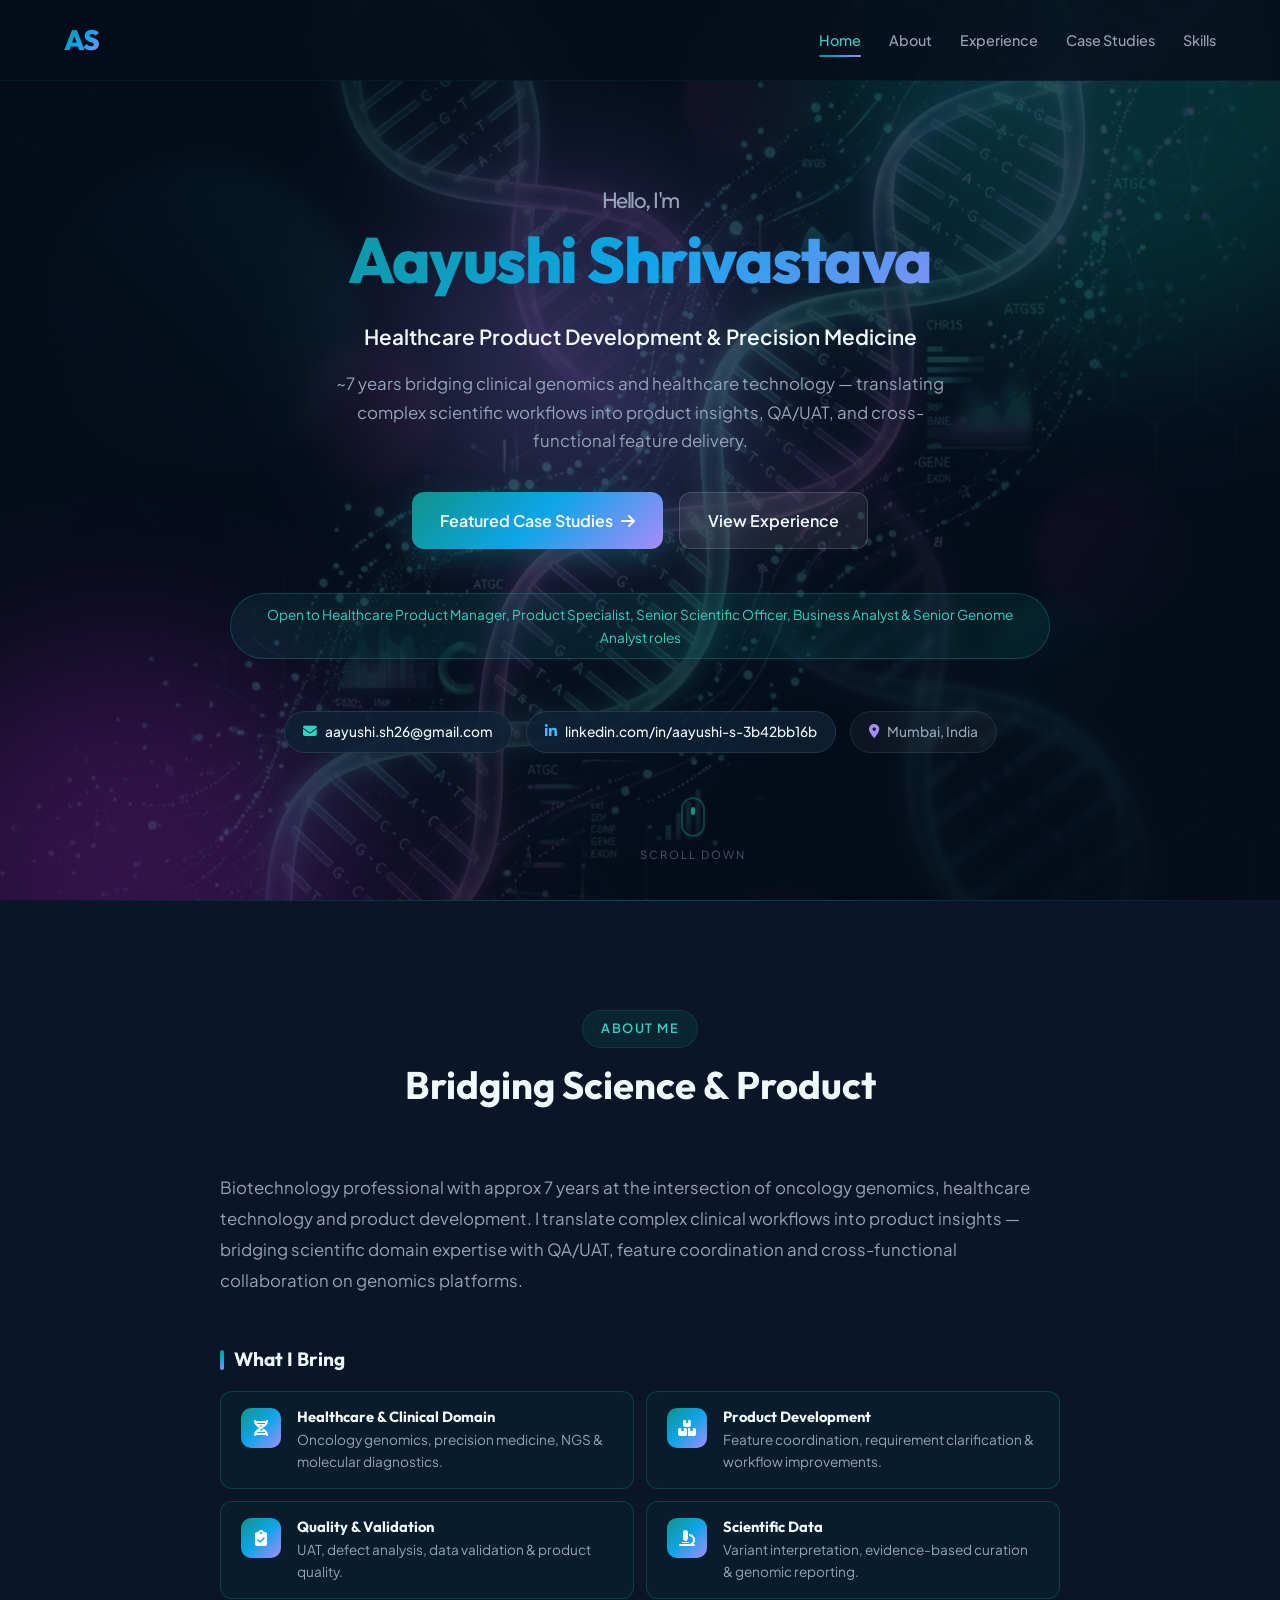
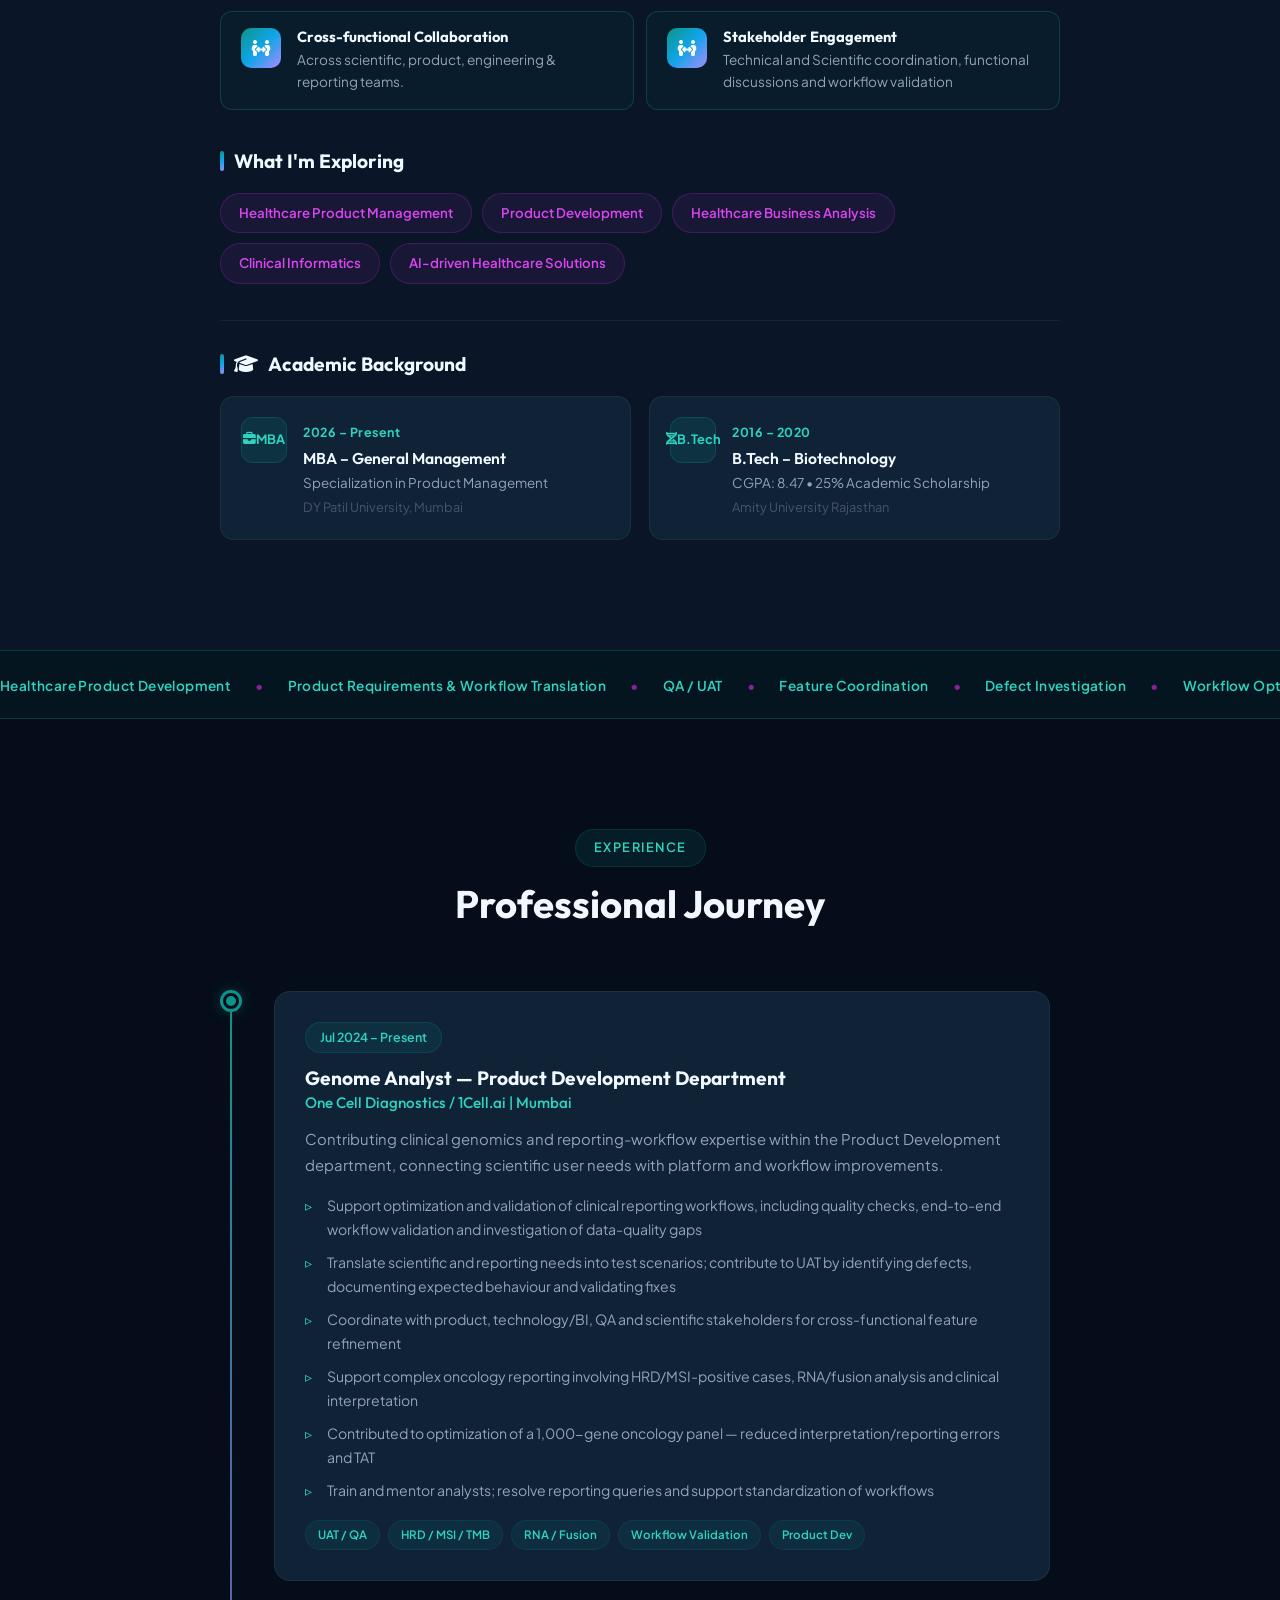
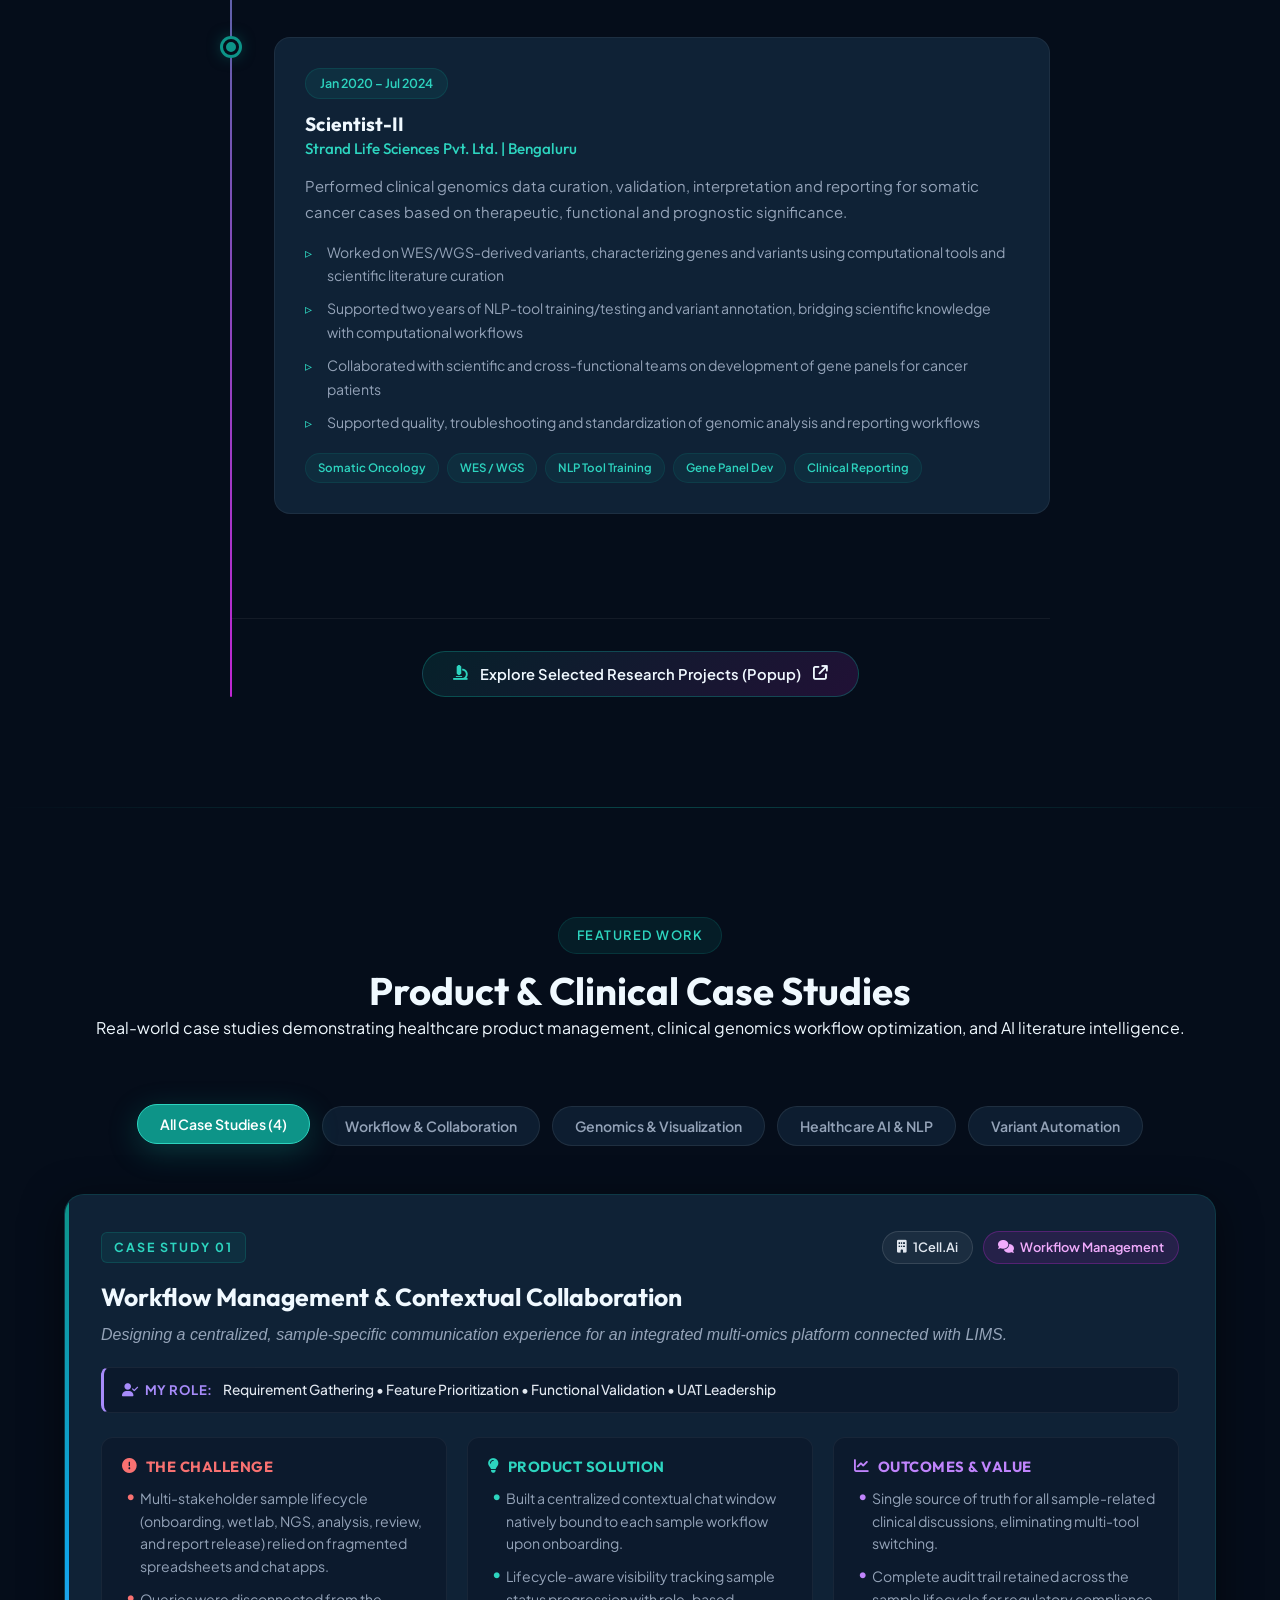
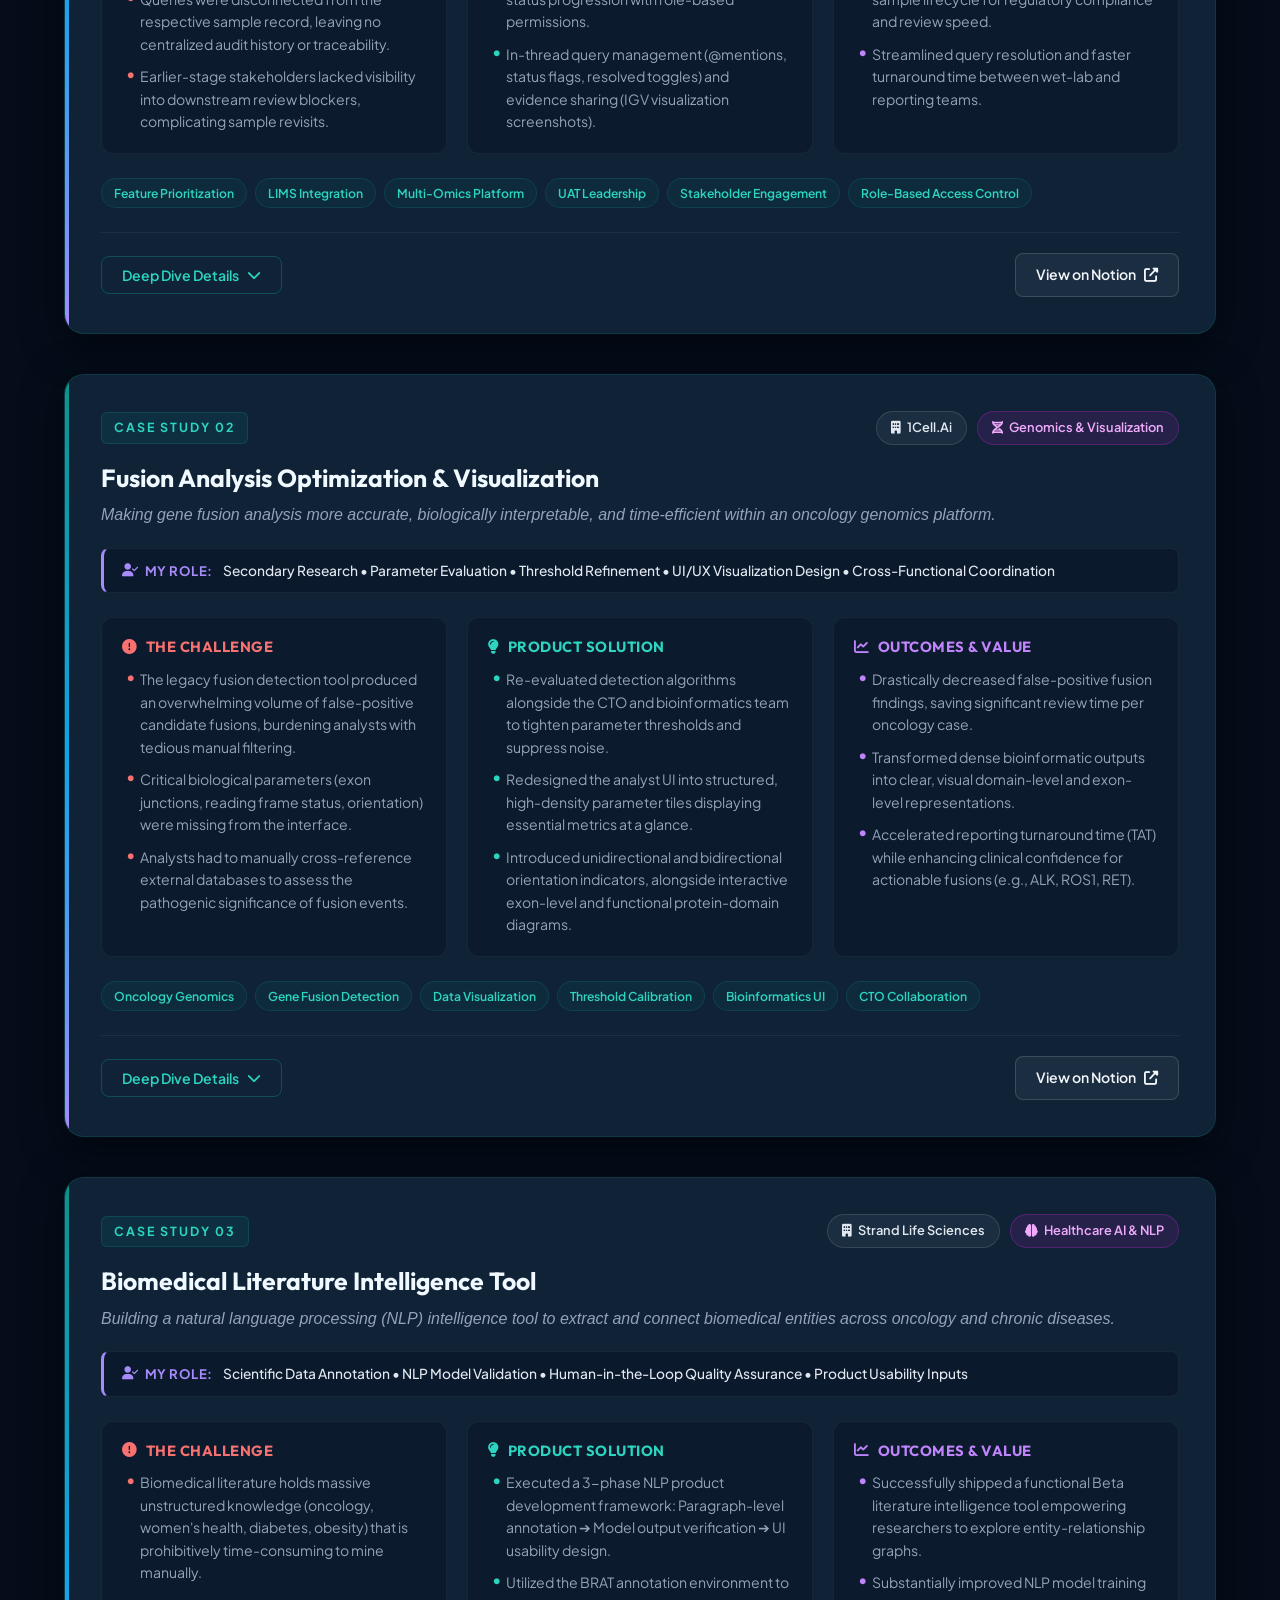
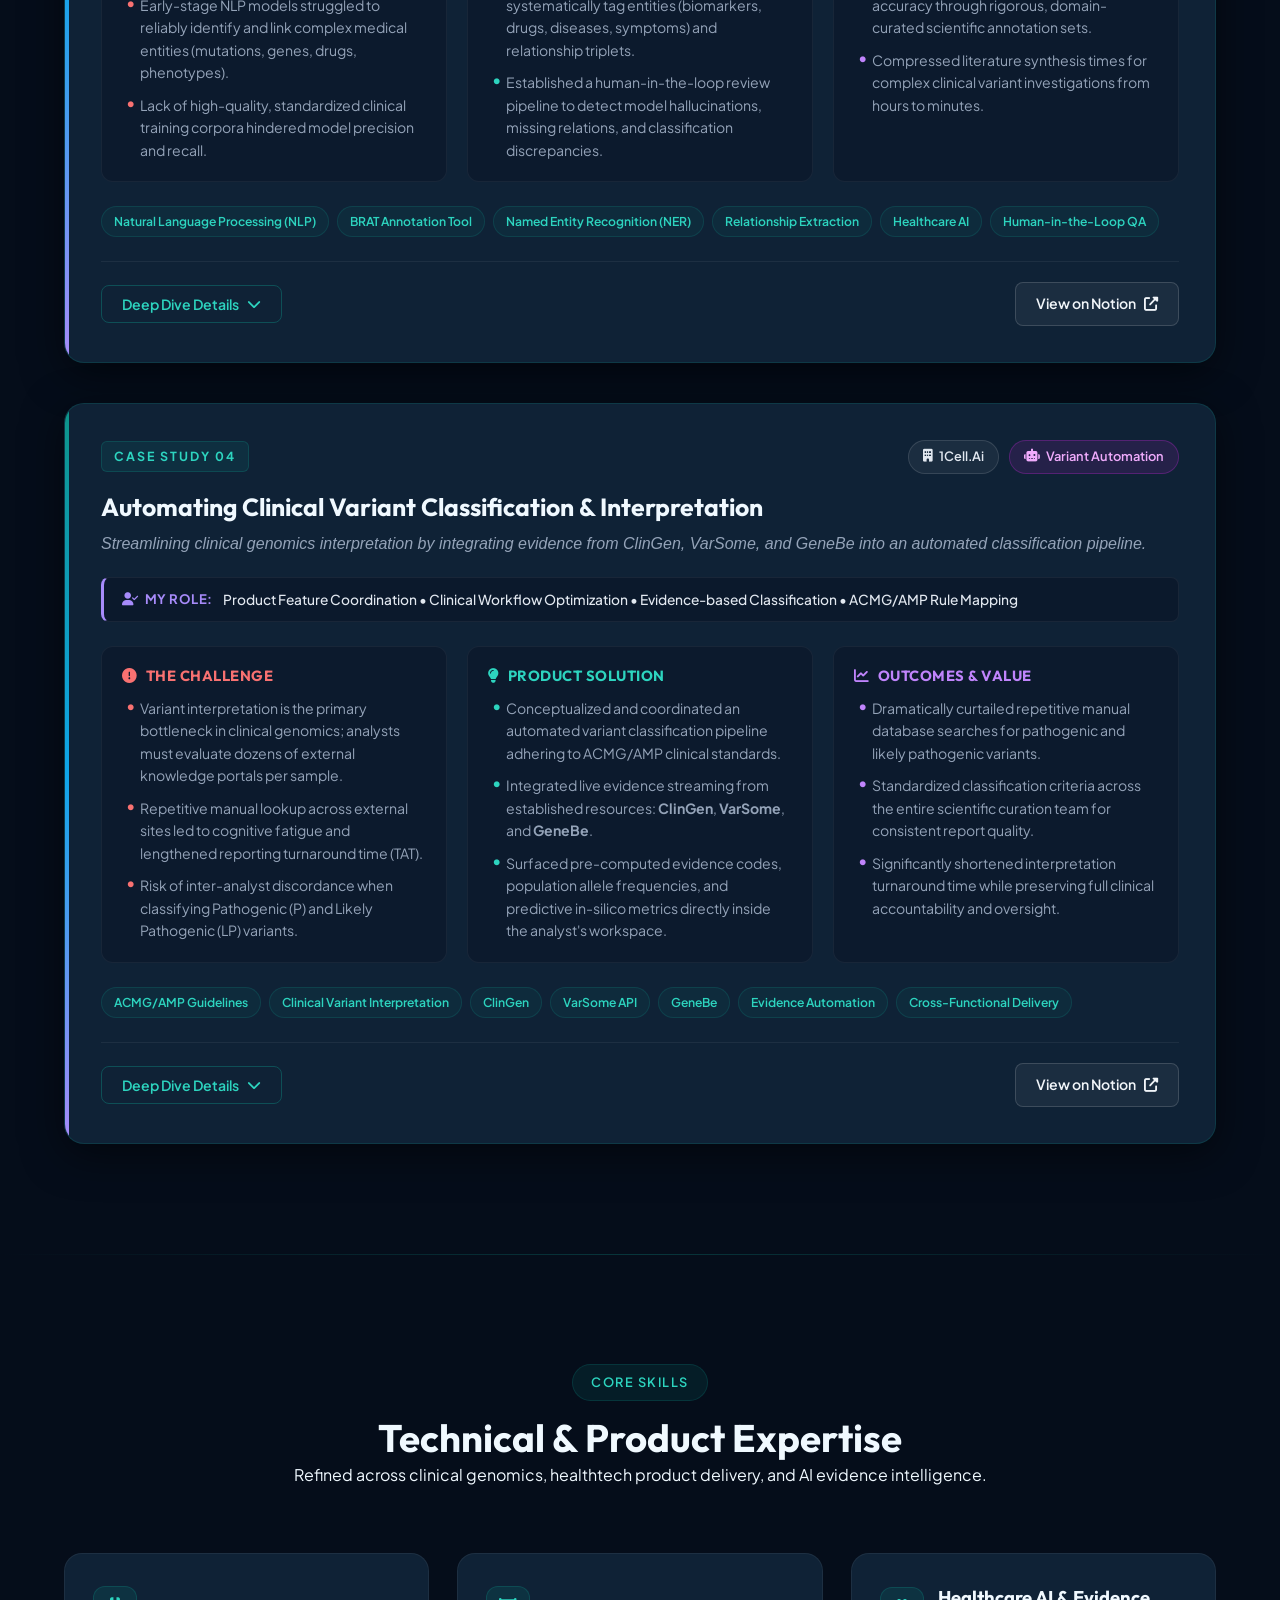
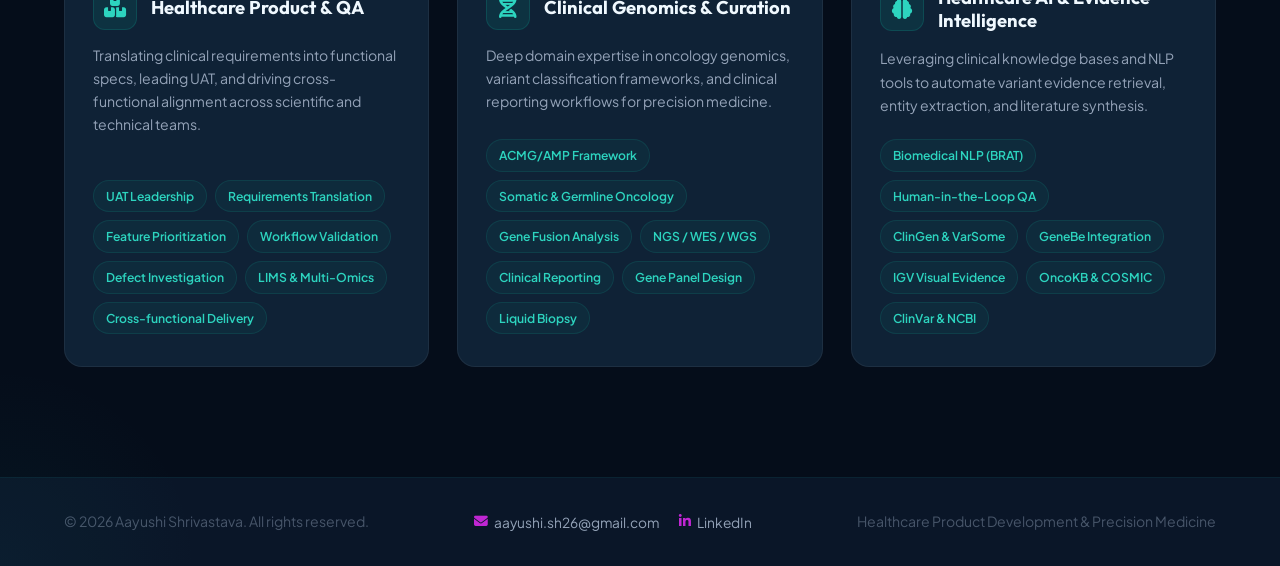
==== commit 980a7f5d: "refactor: format HTML markup and comment out unused hero description" ====
--- a/index.html
+++ b/index.html
@@ -60,8 +60,8 @@
             <p class="hero-subtitle">Healthcare Product Development &amp; Precision Medicine</p>
             <p class="hero-description">~7 years bridging clinical genomics and healthcare technology — translating
                 complex scientific workflows into product insights, QA/UAT, and cross-functional feature delivery.</p>
-            <p class="hero-description">Feel free to reach out to discuss my product development case studies and
-                experience.</p>
+            <!--<p class="hero-description">Feel free to reach out to discuss my product development case studies and
+                experience.</p>-->
             <div class="hero-buttons">
                 <a href="#case-studies" class="btn btn-primary" id="btn-view-case-studies">
                     <span>Featured Case Studies</span>
@@ -72,16 +72,19 @@
                 </a>
             </div>
             <div class="hero-badge">
-                Open to Healthcare Product Manager, Product Specialist, Senior Scientific Officer, Business Analyst &amp; Senior Genome Analyst roles
+                Open to Healthcare Product Manager, Product Specialist, Senior Scientific Officer, Business Analyst
+                &amp; Senior Genome Analyst roles
             </div>
 
             <!-- Contact Details on Home Page -->
             <div class="hero-contact-bar">
-                <a href="mailto:aayushi.sh26@gmail.com" class="hero-contact-pill email-pill" id="hero-email" title="Send Email">
+                <a href="mailto:aayushi.sh26@gmail.com" class="hero-contact-pill email-pill" id="hero-email"
+                    title="Send Email">
                     <i class="fas fa-envelope"></i>
                     <span>aayushi.sh26@gmail.com</span>
                 </a>
-                <a href="https://www.linkedin.com/in/aayushi-s-3b42bb16b" target="_blank" rel="noopener noreferrer" class="hero-contact-pill linkedin-pill" id="hero-linkedin" title="LinkedIn Profile">
+                <a href="https://www.linkedin.com/in/aayushi-s-3b42bb16b" target="_blank" rel="noopener noreferrer"
+                    class="hero-contact-pill linkedin-pill" id="hero-linkedin" title="LinkedIn Profile">
                     <i class="fab fa-linkedin-in"></i>
                     <span>linkedin.com/in/aayushi-s-3b42bb16b</span>
                 </a>
@@ -360,7 +363,8 @@
             <div class="section-header">
                 <span class="section-tag">Featured Work</span>
                 <h2 class="section-title">Product &amp; Clinical Case Studies</h2>
-                <p class="section-subtitle">Real-world case studies demonstrating healthcare product management, clinical genomics workflow optimization, and AI literature intelligence.</p>
+                <p class="section-subtitle">Real-world case studies demonstrating healthcare product management,
+                    clinical genomics workflow optimization, and AI literature intelligence.</p>
             </div>
 
             <!-- Category Filter Tabs -->
@@ -385,36 +389,47 @@
                     </div>
 
                     <h3 class="case-title">Workflow Management &amp; Contextual Collaboration</h3>
-                    <p class="case-tagline">Designing a centralized, sample-specific communication experience for an integrated multi-omics platform connected with LIMS.</p>
+                    <p class="case-tagline">Designing a centralized, sample-specific communication experience for an
+                        integrated multi-omics platform connected with LIMS.</p>
 
                     <div class="case-role-bar">
                         <span class="role-label"><i class="fas fa-user-check"></i> My Role:</span>
-                        <span class="role-value">Requirement Gathering &bull; Feature Prioritization &bull; Functional Validation &bull; UAT Leadership</span>
+                        <span class="role-value">Requirement Gathering &bull; Feature Prioritization &bull; Functional
+                            Validation &bull; UAT Leadership</span>
                     </div>
 
                     <div class="case-columns">
                         <div class="case-block challenge-block">
                             <h4><i class="fas fa-exclamation-circle"></i> The Challenge</h4>
                             <ul>
-                                <li>Multi-stakeholder sample lifecycle (onboarding, wet lab, NGS, analysis, review, and report release) relied on fragmented spreadsheets and chat apps.</li>
-                                <li>Queries were disconnected from the respective sample record, leaving no centralized audit history or traceability.</li>
-                                <li>Earlier-stage stakeholders lacked visibility into downstream review blockers, complicating sample revisits.</li>
+                                <li>Multi-stakeholder sample lifecycle (onboarding, wet lab, NGS, analysis, review, and
+                                    report release) relied on fragmented spreadsheets and chat apps.</li>
+                                <li>Queries were disconnected from the respective sample record, leaving no centralized
+                                    audit history or traceability.</li>
+                                <li>Earlier-stage stakeholders lacked visibility into downstream review blockers,
+                                    complicating sample revisits.</li>
                             </ul>
                         </div>
                         <div class="case-block solution-block">
                             <h4><i class="fas fa-lightbulb"></i> Product Solution</h4>
                             <ul>
-                                <li>Built a centralized contextual chat window natively bound to each sample workflow upon onboarding.</li>
-                                <li>Lifecycle-aware visibility tracking sample status progression with role-based permissions.</li>
-                                <li>In-thread query management (@mentions, status flags, resolved toggles) and evidence sharing (IGV visualization screenshots).</li>
+                                <li>Built a centralized contextual chat window natively bound to each sample workflow
+                                    upon onboarding.</li>
+                                <li>Lifecycle-aware visibility tracking sample status progression with role-based
+                                    permissions.</li>
+                                <li>In-thread query management (@mentions, status flags, resolved toggles) and evidence
+                                    sharing (IGV visualization screenshots).</li>
                             </ul>
                         </div>
                         <div class="case-block impact-block">
                             <h4><i class="fas fa-chart-line"></i> Outcomes &amp; Value</h4>
                             <ul>
-                                <li>Single source of truth for all sample-related clinical discussions, eliminating multi-tool switching.</li>
-                                <li>Complete audit trail retained across the sample lifecycle for regulatory compliance and review speed.</li>
-                                <li>Streamlined query resolution and faster turnaround time between wet-lab and reporting teams.</li>
+                                <li>Single source of truth for all sample-related clinical discussions, eliminating
+                                    multi-tool switching.</li>
+                                <li>Complete audit trail retained across the sample lifecycle for regulatory compliance
+                                    and review speed.</li>
+                                <li>Streamlined query resolution and faster turnaround time between wet-lab and
+                                    reporting teams.</li>
                             </ul>
                         </div>
                     </div>
@@ -433,7 +448,8 @@
                             <span>Deep Dive Details</span>
                             <i class="fas fa-chevron-down"></i>
                         </button>
-                        <a href="https://wiggly-ixora-6d9.notion.site/Case-Study-01-Workflow-Management-Contextual-Collaboration-40b9749ef5f480d4b16ac91118b98fe7" target="_blank" rel="noopener noreferrer" class="btn-notion-link">
+                        <a href="https://wiggly-ixora-6d9.notion.site/Case-Study-01-Workflow-Management-Contextual-Collaboration-40b9749ef5f480d4b16ac91118b98fe7"
+                            target="_blank" rel="noopener noreferrer" class="btn-notion-link">
                             <span>View on Notion</span>
                             <i class="fas fa-external-link-alt"></i>
                         </a>
@@ -445,21 +461,39 @@
                             <div class="deepdive-section">
                                 <h5><i class="fas fa-route"></i> End-to-End Sample Lifecycle Flow</h5>
                                 <div class="workflow-steps">
-                                    <div class="wf-step"><span class="step-num">1</span><strong>Sample Onboarding</strong><p>Sample registered; automated chat window assigned.</p></div>
-                                    <div class="wf-step"><span class="step-num">2</span><strong>Lab Processing</strong><p>Status tracking through running, queued, or failed states.</p></div>
-                                    <div class="wf-step"><span class="step-num">3</span><strong>NGS Readiness</strong><p>Progresses to sequencing-ready and pipeline analysis.</p></div>
-                                    <div class="wf-step"><span class="step-num">4</span><strong>Analysis &amp; Reporting</strong><p>Analysts raise queries, tag peers, share IGV data.</p></div>
-                                    <div class="wf-step"><span class="step-num">5</span><strong>Report Review</strong><p>Reviewers inspect threaded discussion and resolution flags.</p></div>
-                                    <div class="wf-step"><span class="step-num">6</span><strong>Report Release</strong><p>Final sign-off retaining full historical context.</p></div>
+                                    <div class="wf-step"><span class="step-num">1</span><strong>Sample
+                                            Onboarding</strong>
+                                        <p>Sample registered; automated chat window assigned.</p>
+                                    </div>
+                                    <div class="wf-step"><span class="step-num">2</span><strong>Lab Processing</strong>
+                                        <p>Status tracking through running, queued, or failed states.</p>
+                                    </div>
+                                    <div class="wf-step"><span class="step-num">3</span><strong>NGS Readiness</strong>
+                                        <p>Progresses to sequencing-ready and pipeline analysis.</p>
+                                    </div>
+                                    <div class="wf-step"><span class="step-num">4</span><strong>Analysis &amp;
+                                            Reporting</strong>
+                                        <p>Analysts raise queries, tag peers, share IGV data.</p>
+                                    </div>
+                                    <div class="wf-step"><span class="step-num">5</span><strong>Report Review</strong>
+                                        <p>Reviewers inspect threaded discussion and resolution flags.</p>
+                                    </div>
+                                    <div class="wf-step"><span class="step-num">6</span><strong>Report Release</strong>
+                                        <p>Final sign-off retaining full historical context.</p>
+                                    </div>
                                 </div>
                             </div>
                             <div class="deepdive-section">
                                 <h5><i class="fas fa-vial"></i> Functional Validation &amp; UAT Leadership</h5>
-                                <p>Led User Acceptance Testing (UAT) with wet-lab scientists, bioinformatics analysts, and medical reviewers to validate permission boundaries, query notification flows, and IGV artifact uploads under high sample volumes.</p>
+                                <p>Led User Acceptance Testing (UAT) with wet-lab scientists, bioinformatics analysts,
+                                    and medical reviewers to validate permission boundaries, query notification flows,
+                                    and IGV artifact uploads under high sample volumes.</p>
                             </div>
                             <div class="deepdive-section highlight-box">
                                 <h5><i class="fas fa-graduation-cap"></i> Product Management Takeaway</h5>
-                                <p>Demonstrated how to diagnose frontline operational friction across siloed teams and translate complex multi-stage laboratory workflows into intuitive, role-governed product capabilities that eliminate communication debt.</p>
+                                <p>Demonstrated how to diagnose frontline operational friction across siloed teams and
+                                    translate complex multi-stage laboratory workflows into intuitive, role-governed
+                                    product capabilities that eliminate communication debt.</p>
                             </div>
                         </div>
                     </div>
@@ -471,41 +505,53 @@
                         <span class="case-number">Case Study 02</span>
                         <div class="case-badges">
                             <span class="case-company-badge"><i class="fas fa-building"></i> 1Cell.Ai</span>
-                            <span class="case-category-badge"><i class="fas fa-dna"></i> Genomics &amp; Visualization</span>
+                            <span class="case-category-badge"><i class="fas fa-dna"></i> Genomics &amp;
+                                Visualization</span>
                         </div>
                     </div>
 
                     <h3 class="case-title">Fusion Analysis Optimization &amp; Visualization</h3>
-                    <p class="case-tagline">Making gene fusion analysis more accurate, biologically interpretable, and time-efficient within an oncology genomics platform.</p>
+                    <p class="case-tagline">Making gene fusion analysis more accurate, biologically interpretable, and
+                        time-efficient within an oncology genomics platform.</p>
 
                     <div class="case-role-bar">
                         <span class="role-label"><i class="fas fa-user-check"></i> My Role:</span>
-                        <span class="role-value">Secondary Research &bull; Parameter Evaluation &bull; Threshold Refinement &bull; UI/UX Visualization Design &bull; Cross-Functional Coordination</span>
+                        <span class="role-value">Secondary Research &bull; Parameter Evaluation &bull; Threshold
+                            Refinement &bull; UI/UX Visualization Design &bull; Cross-Functional Coordination</span>
                     </div>
 
                     <div class="case-columns">
                         <div class="case-block challenge-block">
                             <h4><i class="fas fa-exclamation-circle"></i> The Challenge</h4>
                             <ul>
-                                <li>The legacy fusion detection tool produced an overwhelming volume of false-positive candidate fusions, burdening analysts with tedious manual filtering.</li>
-                                <li>Critical biological parameters (exon junctions, reading frame status, orientation) were missing from the interface.</li>
-                                <li>Analysts had to manually cross-reference external databases to assess the pathogenic significance of fusion events.</li>
+                                <li>The legacy fusion detection tool produced an overwhelming volume of false-positive
+                                    candidate fusions, burdening analysts with tedious manual filtering.</li>
+                                <li>Critical biological parameters (exon junctions, reading frame status, orientation)
+                                    were missing from the interface.</li>
+                                <li>Analysts had to manually cross-reference external databases to assess the pathogenic
+                                    significance of fusion events.</li>
                             </ul>
                         </div>
                         <div class="case-block solution-block">
                             <h4><i class="fas fa-lightbulb"></i> Product Solution</h4>
                             <ul>
-                                <li>Re-evaluated detection algorithms alongside the CTO and bioinformatics team to tighten parameter thresholds and suppress noise.</li>
-                                <li>Redesigned the analyst UI into structured, high-density parameter tiles displaying essential metrics at a glance.</li>
-                                <li>Introduced unidirectional and bidirectional orientation indicators, alongside interactive exon-level and functional protein-domain diagrams.</li>
+                                <li>Re-evaluated detection algorithms alongside the CTO and bioinformatics team to
+                                    tighten parameter thresholds and suppress noise.</li>
+                                <li>Redesigned the analyst UI into structured, high-density parameter tiles displaying
+                                    essential metrics at a glance.</li>
+                                <li>Introduced unidirectional and bidirectional orientation indicators, alongside
+                                    interactive exon-level and functional protein-domain diagrams.</li>
                             </ul>
                         </div>
                         <div class="case-block impact-block">
                             <h4><i class="fas fa-chart-line"></i> Outcomes &amp; Value</h4>
                             <ul>
-                                <li>Drastically decreased false-positive fusion findings, saving significant review time per oncology case.</li>
-                                <li>Transformed dense bioinformatic outputs into clear, visual domain-level and exon-level representations.</li>
-                                <li>Accelerated reporting turnaround time (TAT) while enhancing clinical confidence for actionable fusions (e.g., ALK, ROS1, RET).</li>
+                                <li>Drastically decreased false-positive fusion findings, saving significant review time
+                                    per oncology case.</li>
+                                <li>Transformed dense bioinformatic outputs into clear, visual domain-level and
+                                    exon-level representations.</li>
+                                <li>Accelerated reporting turnaround time (TAT) while enhancing clinical confidence for
+                                    actionable fusions (e.g., ALK, ROS1, RET).</li>
                             </ul>
                         </div>
                     </div>
@@ -524,7 +570,8 @@
                             <span>Deep Dive Details</span>
                             <i class="fas fa-chevron-down"></i>
                         </button>
-                        <a href="https://wiggly-ixora-6d9.notion.site/Case-Study-02-Fusion-Analysis-Optimization-Visualization-40b9749ef5f480e49c6ad7621b5f7017" target="_blank" rel="noopener noreferrer" class="btn-notion-link">
+                        <a href="https://wiggly-ixora-6d9.notion.site/Case-Study-02-Fusion-Analysis-Optimization-Visualization-40b9749ef5f480e49c6ad7621b5f7017"
+                            target="_blank" rel="noopener noreferrer" class="btn-notion-link">
                             <span>View on Notion</span>
                             <i class="fas fa-external-link-alt"></i>
                         </a>
@@ -535,15 +582,23 @@
                         <div class="accordion-inner">
                             <div class="deepdive-section">
                                 <h5><i class="fas fa-cogs"></i> Technical &amp; Scientific Approach</h5>
-                                <p>Benchmarked existing literature on fusion caller specificity and identified recurring false-positive motifs. Formulated parameter cutoff recommendations (split read counts, spanning pairs, breakpoint homology) and collaborated directly with bioinformatics engineers to implement the pipeline updates.</p>
+                                <p>Benchmarked existing literature on fusion caller specificity and identified recurring
+                                    false-positive motifs. Formulated parameter cutoff recommendations (split read
+                                    counts, spanning pairs, breakpoint homology) and collaborated directly with
+                                    bioinformatics engineers to implement the pipeline updates.</p>
                             </div>
                             <div class="deepdive-section">
                                 <h5><i class="fas fa-eye"></i> Information Architecture &amp; UI Tiles</h5>
-                                <p>Organized candidate fusions into modular visual tiles showing: 5&prime; and 3&prime; gene partners, exact chromosomal breakpoints, reading frame retention (in-frame vs out-of-frame), preserved tyrosine kinase or catalytic domains, and reciprocal orientation.</p>
+                                <p>Organized candidate fusions into modular visual tiles showing: 5&prime; and 3&prime;
+                                    gene partners, exact chromosomal breakpoints, reading frame retention (in-frame vs
+                                    out-of-frame), preserved tyrosine kinase or catalytic domains, and reciprocal
+                                    orientation.</p>
                             </div>
                             <div class="deepdive-section highlight-box">
                                 <h5><i class="fas fa-graduation-cap"></i> Product Management Takeaway</h5>
-                                <p>Demonstrated the ability to bridge deep computational biology with user-centered interface design — balancing analytical rigor with frictionless usability to directly accelerate clinical turnaround time.</p>
+                                <p>Demonstrated the ability to bridge deep computational biology with user-centered
+                                    interface design — balancing analytical rigor with frictionless usability to
+                                    directly accelerate clinical turnaround time.</p>
                             </div>
                         </div>
                     </div>
@@ -555,41 +610,54 @@
                         <span class="case-number">Case Study 03</span>
                         <div class="case-badges">
                             <span class="case-company-badge"><i class="fas fa-building"></i> Strand Life Sciences</span>
-                            <span class="case-category-badge"><i class="fas fa-brain"></i> Healthcare AI &amp; NLP</span>
+                            <span class="case-category-badge"><i class="fas fa-brain"></i> Healthcare AI &amp;
+                                NLP</span>
                         </div>
                     </div>
 
                     <h3 class="case-title">Biomedical Literature Intelligence Tool</h3>
-                    <p class="case-tagline">Building a natural language processing (NLP) intelligence tool to extract and connect biomedical entities across oncology and chronic diseases.</p>
+                    <p class="case-tagline">Building a natural language processing (NLP) intelligence tool to extract
+                        and connect biomedical entities across oncology and chronic diseases.</p>
 
                     <div class="case-role-bar">
                         <span class="role-label"><i class="fas fa-user-check"></i> My Role:</span>
-                        <span class="role-value">Scientific Data Annotation &bull; NLP Model Validation &bull; Human-in-the-Loop Quality Assurance &bull; Product Usability Inputs</span>
+                        <span class="role-value">Scientific Data Annotation &bull; NLP Model Validation &bull;
+                            Human-in-the-Loop Quality Assurance &bull; Product Usability Inputs</span>
                     </div>
 
                     <div class="case-columns">
                         <div class="case-block challenge-block">
                             <h4><i class="fas fa-exclamation-circle"></i> The Challenge</h4>
                             <ul>
-                                <li>Biomedical literature holds massive unstructured knowledge (oncology, women's health, diabetes, obesity) that is prohibitively time-consuming to mine manually.</li>
-                                <li>Early-stage NLP models struggled to reliably identify and link complex medical entities (mutations, genes, drugs, phenotypes).</li>
-                                <li>Lack of high-quality, standardized clinical training corpora hindered model precision and recall.</li>
+                                <li>Biomedical literature holds massive unstructured knowledge (oncology, women's
+                                    health, diabetes, obesity) that is prohibitively time-consuming to mine manually.
+                                </li>
+                                <li>Early-stage NLP models struggled to reliably identify and link complex medical
+                                    entities (mutations, genes, drugs, phenotypes).</li>
+                                <li>Lack of high-quality, standardized clinical training corpora hindered model
+                                    precision and recall.</li>
                             </ul>
                         </div>
                         <div class="case-block solution-block">
                             <h4><i class="fas fa-lightbulb"></i> Product Solution</h4>
                             <ul>
-                                <li>Executed a 3-phase NLP product development framework: Paragraph-level annotation ➔ Model output verification ➔ UI usability design.</li>
-                                <li>Utilized the BRAT annotation environment to systematically tag entities (biomarkers, drugs, diseases, symptoms) and relationship triplets.</li>
-                                <li>Established a human-in-the-loop review pipeline to detect model hallucinations, missing relations, and classification discrepancies.</li>
+                                <li>Executed a 3-phase NLP product development framework: Paragraph-level annotation ➔
+                                    Model output verification ➔ UI usability design.</li>
+                                <li>Utilized the BRAT annotation environment to systematically tag entities (biomarkers,
+                                    drugs, diseases, symptoms) and relationship triplets.</li>
+                                <li>Established a human-in-the-loop review pipeline to detect model hallucinations,
+                                    missing relations, and classification discrepancies.</li>
                             </ul>
                         </div>
                         <div class="case-block impact-block">
                             <h4><i class="fas fa-chart-line"></i> Outcomes &amp; Value</h4>
                             <ul>
-                                <li>Successfully shipped a functional Beta literature intelligence tool empowering researchers to explore entity-relationship graphs.</li>
-                                <li>Substantially improved NLP model training accuracy through rigorous, domain-curated scientific annotation sets.</li>
-                                <li>Compressed literature synthesis times for complex clinical variant investigations from hours to minutes.</li>
+                                <li>Successfully shipped a functional Beta literature intelligence tool empowering
+                                    researchers to explore entity-relationship graphs.</li>
+                                <li>Substantially improved NLP model training accuracy through rigorous, domain-curated
+                                    scientific annotation sets.</li>
+                                <li>Compressed literature synthesis times for complex clinical variant investigations
+                                    from hours to minutes.</li>
                             </ul>
                         </div>
                     </div>
@@ -608,7 +676,8 @@
                             <span>Deep Dive Details</span>
                             <i class="fas fa-chevron-down"></i>
                         </button>
-                        <a href="https://wiggly-ixora-6d9.notion.site/Case-Study-03-Biomedical-Literature-Intelligence-Tool-40b9749ef5f48013a5bef96c6c529f78" target="_blank" rel="noopener noreferrer" class="btn-notion-link">
+                        <a href="https://wiggly-ixora-6d9.notion.site/Case-Study-03-Biomedical-Literature-Intelligence-Tool-40b9749ef5f48013a5bef96c6c529f78"
+                            target="_blank" rel="noopener noreferrer" class="btn-notion-link">
                             <span>View on Notion</span>
                             <i class="fas fa-external-link-alt"></i>
                         </a>
@@ -620,18 +689,34 @@
                             <div class="deepdive-section">
                                 <h5><i class="fas fa-layer-group"></i> 3-Phase Development Lifecycle</h5>
                                 <div class="workflow-steps">
-                                    <div class="wf-step"><span class="step-num">P1</span><strong>Scientific Annotation</strong><p>Paragraph-level tagging of cancer &amp; metabolic disease publications using BRAT.</p></div>
-                                    <div class="wf-step"><span class="step-num">P2</span><strong>Verification &amp; QA</strong><p>Systematic verification of pre-annotated NLP predictions against peer-reviewed ground truth.</p></div>
-                                    <div class="wf-step"><span class="step-num">P3</span><strong>Interface &amp; Usability</strong><p>Advocated for interactive search filters and entity graph navigation for researchers.</p></div>
+                                    <div class="wf-step"><span class="step-num">P1</span><strong>Scientific
+                                            Annotation</strong>
+                                        <p>Paragraph-level tagging of cancer &amp; metabolic disease publications using
+                                            BRAT.</p>
+                                    </div>
+                                    <div class="wf-step"><span class="step-num">P2</span><strong>Verification &amp;
+                                            QA</strong>
+                                        <p>Systematic verification of pre-annotated NLP predictions against
+                                            peer-reviewed ground truth.</p>
+                                    </div>
+                                    <div class="wf-step"><span class="step-num">P3</span><strong>Interface &amp;
+                                            Usability</strong>
+                                        <p>Advocated for interactive search filters and entity graph navigation for
+                                            researchers.</p>
+                                    </div>
                                 </div>
                             </div>
                             <div class="deepdive-section">
                                 <h5><i class="fas fa-stethoscope"></i> Multi-Disease Scope</h5>
-                                <p>Covered cancer genomics initially, followed by women's health conditions, obesity, and diabetes — providing comprehensive semantic tagging across drug indications, gene variant mechanisms, and clinical phenotypes.</p>
+                                <p>Covered cancer genomics initially, followed by women's health conditions, obesity,
+                                    and diabetes — providing comprehensive semantic tagging across drug indications,
+                                    gene variant mechanisms, and clinical phenotypes.</p>
                             </div>
                             <div class="deepdive-section highlight-box">
                                 <h5><i class="fas fa-graduation-cap"></i> Product Management Takeaway</h5>
-                                <p>Hands-on experience navigating the complete lifecycle of an AI healthcare product — from high-fidelity ground-truth data curation to human-in-the-loop validation and user-centric search interface design.</p>
+                                <p>Hands-on experience navigating the complete lifecycle of an AI healthcare product —
+                                    from high-fidelity ground-truth data curation to human-in-the-loop validation and
+                                    user-centric search interface design.</p>
                             </div>
                         </div>
                     </div>
@@ -648,36 +733,48 @@
                     </div>
 
                     <h3 class="case-title">Automating Clinical Variant Classification &amp; Interpretation</h3>
-                    <p class="case-tagline">Streamlining clinical genomics interpretation by integrating evidence from ClinGen, VarSome, and GeneBe into an automated classification pipeline.</p>
+                    <p class="case-tagline">Streamlining clinical genomics interpretation by integrating evidence from
+                        ClinGen, VarSome, and GeneBe into an automated classification pipeline.</p>
 
                     <div class="case-role-bar">
                         <span class="role-label"><i class="fas fa-user-check"></i> My Role:</span>
-                        <span class="role-value">Product Feature Coordination &bull; Clinical Workflow Optimization &bull; Evidence-based Classification &bull; ACMG/AMP Rule Mapping</span>
+                        <span class="role-value">Product Feature Coordination &bull; Clinical Workflow Optimization
+                            &bull; Evidence-based Classification &bull; ACMG/AMP Rule Mapping</span>
                     </div>
 
                     <div class="case-columns">
                         <div class="case-block challenge-block">
                             <h4><i class="fas fa-exclamation-circle"></i> The Challenge</h4>
                             <ul>
-                                <li>Variant interpretation is the primary bottleneck in clinical genomics; analysts must evaluate dozens of external knowledge portals per sample.</li>
-                                <li>Repetitive manual lookup across external sites led to cognitive fatigue and lengthened reporting turnaround time (TAT).</li>
-                                <li>Risk of inter-analyst discordance when classifying Pathogenic (P) and Likely Pathogenic (LP) variants.</li>
+                                <li>Variant interpretation is the primary bottleneck in clinical genomics; analysts must
+                                    evaluate dozens of external knowledge portals per sample.</li>
+                                <li>Repetitive manual lookup across external sites led to cognitive fatigue and
+                                    lengthened reporting turnaround time (TAT).</li>
+                                <li>Risk of inter-analyst discordance when classifying Pathogenic (P) and Likely
+                                    Pathogenic (LP) variants.</li>
                             </ul>
                         </div>
                         <div class="case-block solution-block">
                             <h4><i class="fas fa-lightbulb"></i> Product Solution</h4>
                             <ul>
-                                <li>Conceptualized and coordinated an automated variant classification pipeline adhering to ACMG/AMP clinical standards.</li>
-                                <li>Integrated live evidence streaming from established resources: <strong>ClinGen</strong>, <strong>VarSome</strong>, and <strong>GeneBe</strong>.</li>
-                                <li>Surfaced pre-computed evidence codes, population allele frequencies, and predictive in-silico metrics directly inside the analyst's workspace.</li>
+                                <li>Conceptualized and coordinated an automated variant classification pipeline adhering
+                                    to ACMG/AMP clinical standards.</li>
+                                <li>Integrated live evidence streaming from established resources:
+                                    <strong>ClinGen</strong>, <strong>VarSome</strong>, and <strong>GeneBe</strong>.
+                                </li>
+                                <li>Surfaced pre-computed evidence codes, population allele frequencies, and predictive
+                                    in-silico metrics directly inside the analyst's workspace.</li>
                             </ul>
                         </div>
                         <div class="case-block impact-block">
                             <h4><i class="fas fa-chart-line"></i> Outcomes &amp; Value</h4>
                             <ul>
-                                <li>Dramatically curtailed repetitive manual database searches for pathogenic and likely pathogenic variants.</li>
-                                <li>Standardized classification criteria across the entire scientific curation team for consistent report quality.</li>
-                                <li>Significantly shortened interpretation turnaround time while preserving full clinical accountability and oversight.</li>
+                                <li>Dramatically curtailed repetitive manual database searches for pathogenic and likely
+                                    pathogenic variants.</li>
+                                <li>Standardized classification criteria across the entire scientific curation team for
+                                    consistent report quality.</li>
+                                <li>Significantly shortened interpretation turnaround time while preserving full
+                                    clinical accountability and oversight.</li>
                             </ul>
                         </div>
                     </div>
@@ -697,7 +794,8 @@
                             <span>Deep Dive Details</span>
                             <i class="fas fa-chevron-down"></i>
                         </button>
-                        <a href="https://wiggly-ixora-6d9.notion.site/Case-Study-04-Automating-Clinical-Variant-Classification-Interpretation-40b9749ef5f480f8b7f1e7c01cefd213" target="_blank" rel="noopener noreferrer" class="btn-notion-link">
+                        <a href="https://wiggly-ixora-6d9.notion.site/Case-Study-04-Automating-Clinical-Variant-Classification-Interpretation-40b9749ef5f480f8b7f1e7c01cefd213"
+                            target="_blank" rel="noopener noreferrer" class="btn-notion-link">
                             <span>View on Notion</span>
                             <i class="fas fa-external-link-alt"></i>
                         </a>
@@ -708,15 +806,22 @@
                         <div class="accordion-inner">
                             <div class="deepdive-section">
                                 <h5><i class="fas fa-database"></i> Multi-Source Evidence Integration</h5>
-                                <p>Harmonized disparate evidentiary criteria from ClinGen expert panels, VarSome ACMG automated scoring, and GeneBe variant annotations into a unified, conflict-resolving evidence schema presented contextually in the reporting view.</p>
+                                <p>Harmonized disparate evidentiary criteria from ClinGen expert panels, VarSome ACMG
+                                    automated scoring, and GeneBe variant annotations into a unified, conflict-resolving
+                                    evidence schema presented contextually in the reporting view.</p>
                             </div>
                             <div class="deepdive-section">
-                                <h5><i class="fas fa-balance-scale"></i> Balancing Automation with Clinical Oversight</h5>
-                                <p>Engineered guardrails ensuring automation supports rather than replaces human clinical judgment. Analysts retain full override capabilities with mandatory rationale documentation for auditable clinical safety.</p>
+                                <h5><i class="fas fa-balance-scale"></i> Balancing Automation with Clinical Oversight
+                                </h5>
+                                <p>Engineered guardrails ensuring automation supports rather than replaces human
+                                    clinical judgment. Analysts retain full override capabilities with mandatory
+                                    rationale documentation for auditable clinical safety.</p>
                             </div>
                             <div class="deepdive-section highlight-box">
                                 <h5><i class="fas fa-graduation-cap"></i> Product Management Takeaway</h5>
-                                <p>Exemplified how domain expertise in clinical genetics transforms into high-leverage product enhancements — converting fragmented external reference workflows into seamless in-app automation that elevates operational scale.</p>
+                                <p>Exemplified how domain expertise in clinical genetics transforms into high-leverage
+                                    product enhancements — converting fragmented external reference workflows into
+                                    seamless in-app automation that elevates operational scale.</p>
                             </div>
                         </div>
                     </div>
@@ -732,7 +837,8 @@
             <div class="section-header">
                 <span class="section-tag">Core Skills</span>
                 <h2 class="section-title">Technical &amp; Product Expertise</h2>
-                <p class="section-subtitle">Refined across clinical genomics, healthtech product delivery, and AI evidence intelligence.</p>
+                <p class="section-subtitle">Refined across clinical genomics, healthtech product delivery, and AI
+                    evidence intelligence.</p>
             </div>
             <div class="skills-grid skills-grid-refined">
                 <!-- Skill 1: Product Development & Validation -->
@@ -741,7 +847,8 @@
                         <div class="skill-icon-wrap"><i class="fas fa-boxes"></i></div>
                         <h3>Healthcare Product &amp; QA</h3>
                     </div>
-                    <p class="skill-desc">Translating clinical requirements into functional specs, leading UAT, and driving cross-functional alignment across scientific and technical teams.</p>
+                    <p class="skill-desc">Translating clinical requirements into functional specs, leading UAT, and
+                        driving cross-functional alignment across scientific and technical teams.</p>
                     <div class="skill-tags">
                         <span class="skill-tag">UAT Leadership</span>
                         <span class="skill-tag">Requirements Translation</span>
@@ -759,7 +866,8 @@
                         <div class="skill-icon-wrap"><i class="fas fa-dna"></i></div>
                         <h3>Clinical Genomics &amp; Curation</h3>
                     </div>
-                    <p class="skill-desc">Deep domain expertise in oncology genomics, variant classification frameworks, and clinical reporting workflows for precision medicine.</p>
+                    <p class="skill-desc">Deep domain expertise in oncology genomics, variant classification frameworks,
+                        and clinical reporting workflows for precision medicine.</p>
                     <div class="skill-tags">
                         <span class="skill-tag">ACMG/AMP Framework</span>
                         <span class="skill-tag">Somatic &amp; Germline Oncology</span>
@@ -777,7 +885,8 @@
                         <div class="skill-icon-wrap"><i class="fas fa-brain"></i></div>
                         <h3>Healthcare AI &amp; Evidence Intelligence</h3>
                     </div>
-                    <p class="skill-desc">Leveraging clinical knowledge bases and NLP tools to automate variant evidence retrieval, entity extraction, and literature synthesis.</p>
+                    <p class="skill-desc">Leveraging clinical knowledge bases and NLP tools to automate variant evidence
+                        retrieval, entity extraction, and literature synthesis.</p>
                     <div class="skill-tags">
                         <span class="skill-tag">Biomedical NLP (BRAT)</span>
                         <span class="skill-tag">Human-in-the-Loop QA</span>
@@ -809,7 +918,8 @@
                     <div class="modal-project-card">
                         <div class="modal-project-icon"><i class="fas fa-lungs"></i></div>
                         <h4>Lung Cancer Genomics</h4>
-                        <p>Characterization of genomic biomarkers using curation and computational tools for functional and therapeutic significance.</p>
+                        <p>Characterization of genomic biomarkers using curation and computational tools for functional
+                            and therapeutic significance.</p>
                         <div class="modal-project-tech">
                             <span>Genomic Biomarkers</span>
                             <span>Curation</span>
@@ -820,7 +930,8 @@
                     <div class="modal-project-card">
                         <div class="modal-project-icon"><i class="fas fa-database"></i></div>
                         <h4>Oncology Data Management</h4>
-                        <p>Updating oncology and women-specific health disease data in assigned databases, ensuring accuracy, validation, and completeness.</p>
+                        <p>Updating oncology and women-specific health disease data in assigned databases, ensuring
+                            accuracy, validation, and completeness.</p>
                         <div class="modal-project-tech">
                             <span>Data Curation</span>
                             <span>Oncology</span>
@@ -830,7 +941,8 @@
                     <div class="modal-project-card">
                         <div class="modal-project-icon"><i class="fas fa-dna"></i></div>
                         <h4>Gene Panel Development</h4>
-                        <p>Collaborated closely with cross-functional teams to build a comprehensive gene panel for cancer patients, including the 1,000-gene oncology panel.</p>
+                        <p>Collaborated closely with cross-functional teams to build a comprehensive gene panel for
+                            cancer patients, including the 1,000-gene oncology panel.</p>
                         <div class="modal-project-tech">
                             <span>Gene Panel</span>
                             <span>Cross-functional</span>
@@ -849,7 +961,8 @@
                 <p>&copy; 2026 Aayushi Shrivastava. All rights reserved.</p>
                 <div class="footer-contact-links">
                     <a href="mailto:aayushi.sh26@gmail.com"><i class="fas fa-envelope"></i> aayushi.sh26@gmail.com</a>
-                    <a href="https://www.linkedin.com/in/aayushi-s-3b42bb16b" target="_blank" rel="noopener noreferrer"><i class="fab fa-linkedin-in"></i> LinkedIn</a>
+                    <a href="https://www.linkedin.com/in/aayushi-s-3b42bb16b" target="_blank"
+                        rel="noopener noreferrer"><i class="fab fa-linkedin-in"></i> LinkedIn</a>
                 </div>
                 <p>Healthcare Product Development &amp; Precision Medicine</p>
             </div>
@@ -859,4 +972,4 @@
     <script src="aayushi_script.js"></script>
 </body>
 
-</html>
+</html>
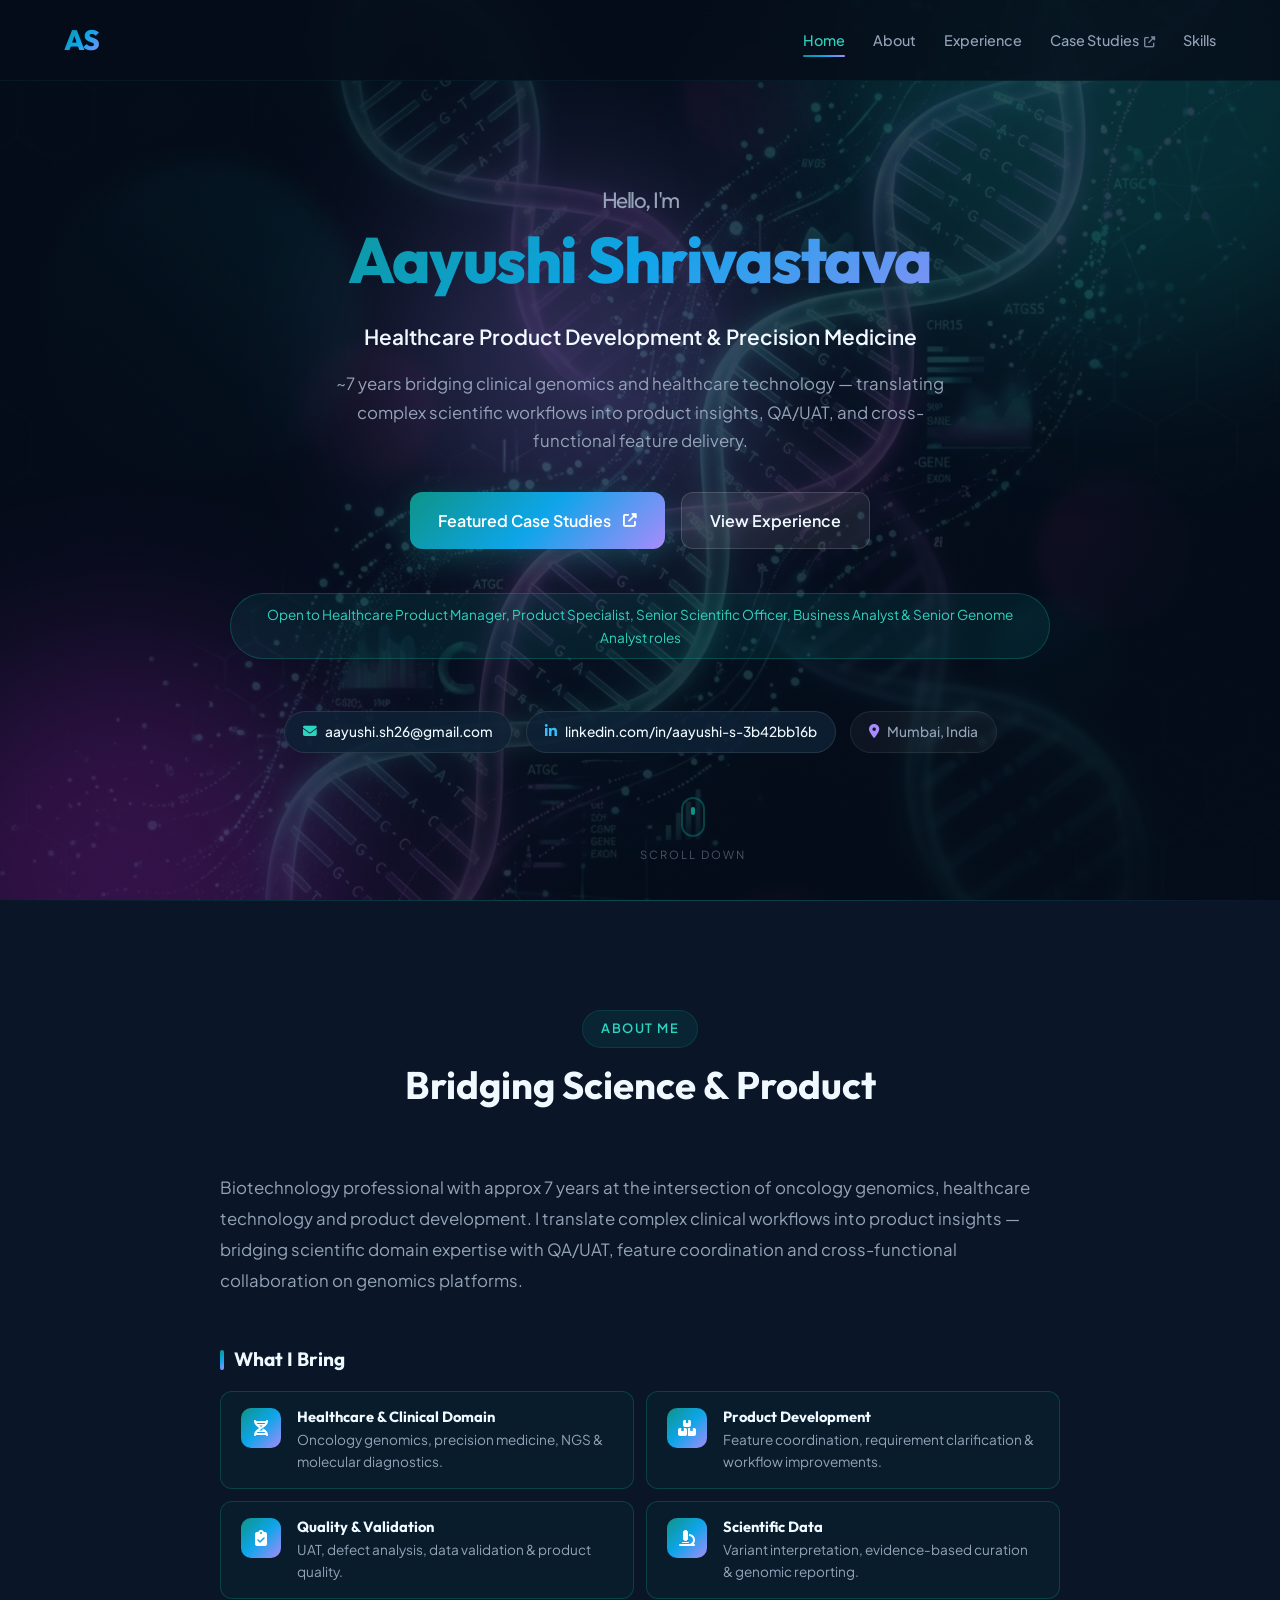
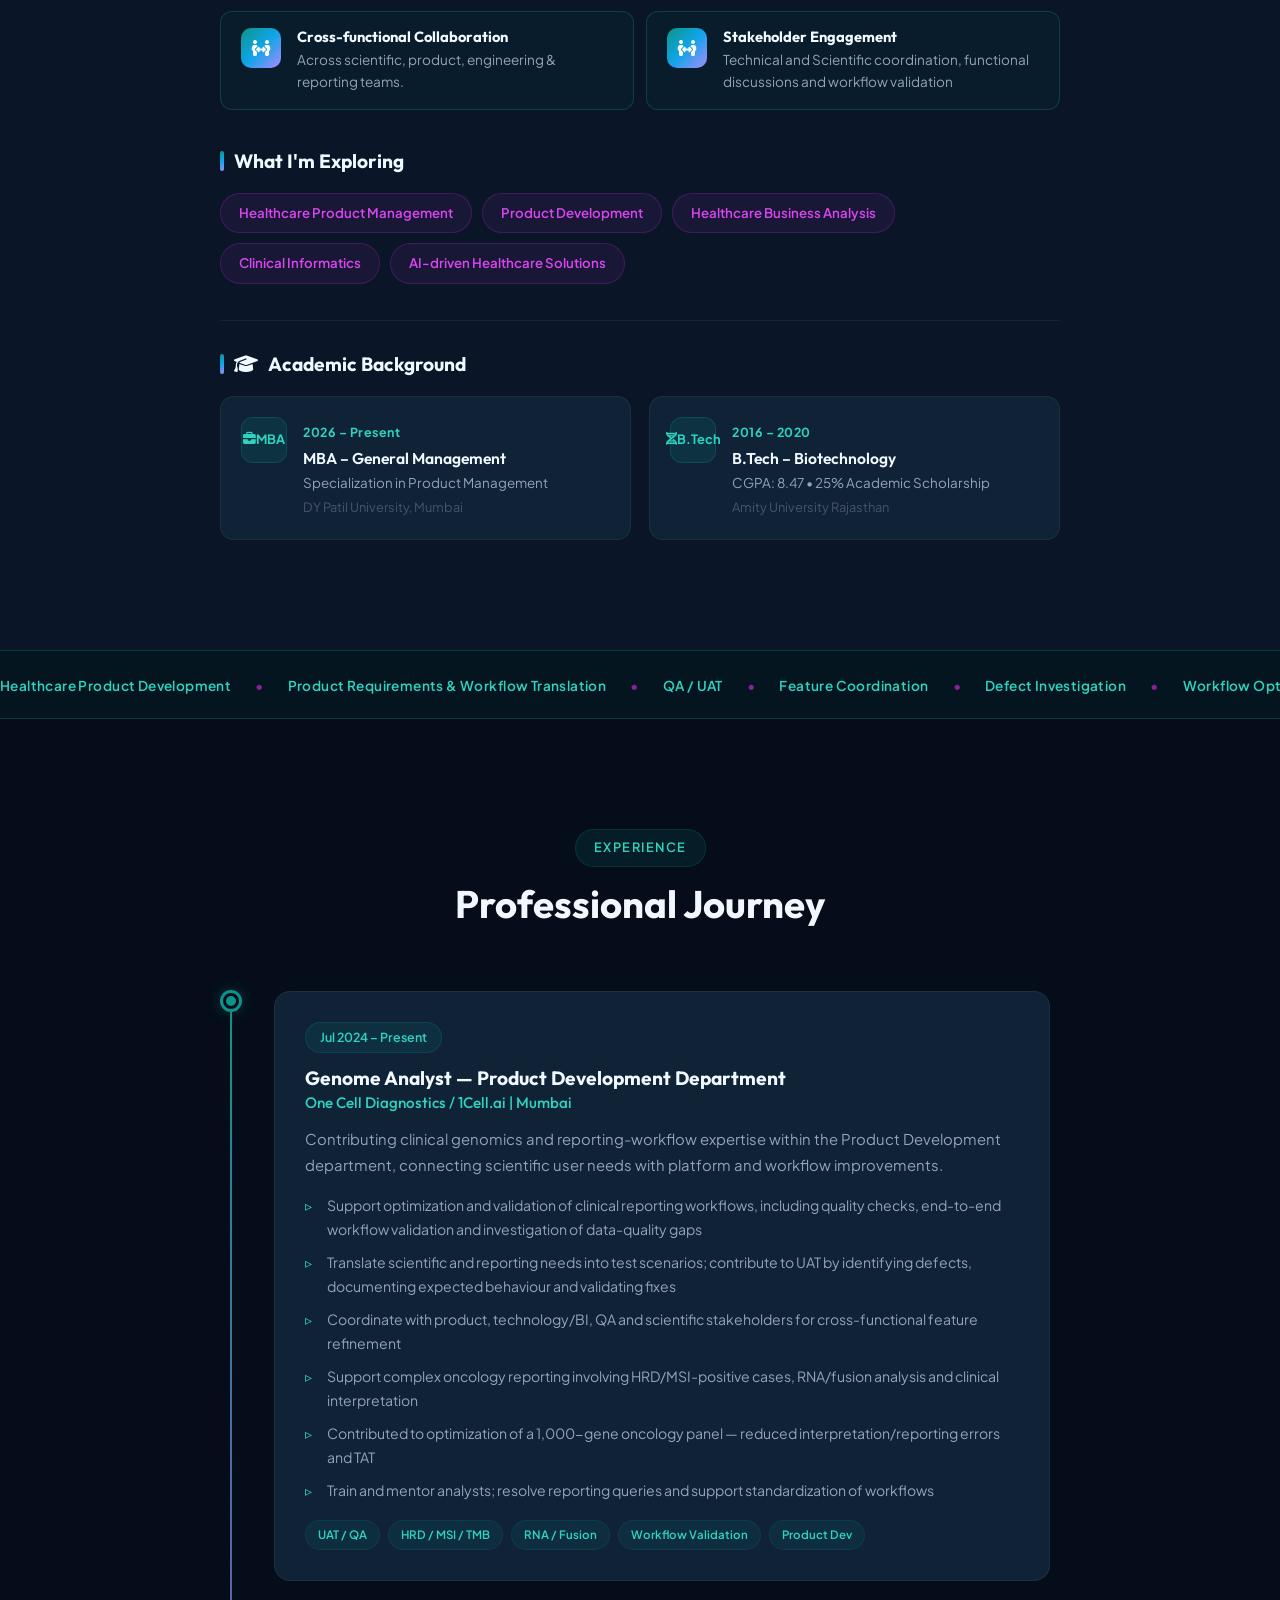
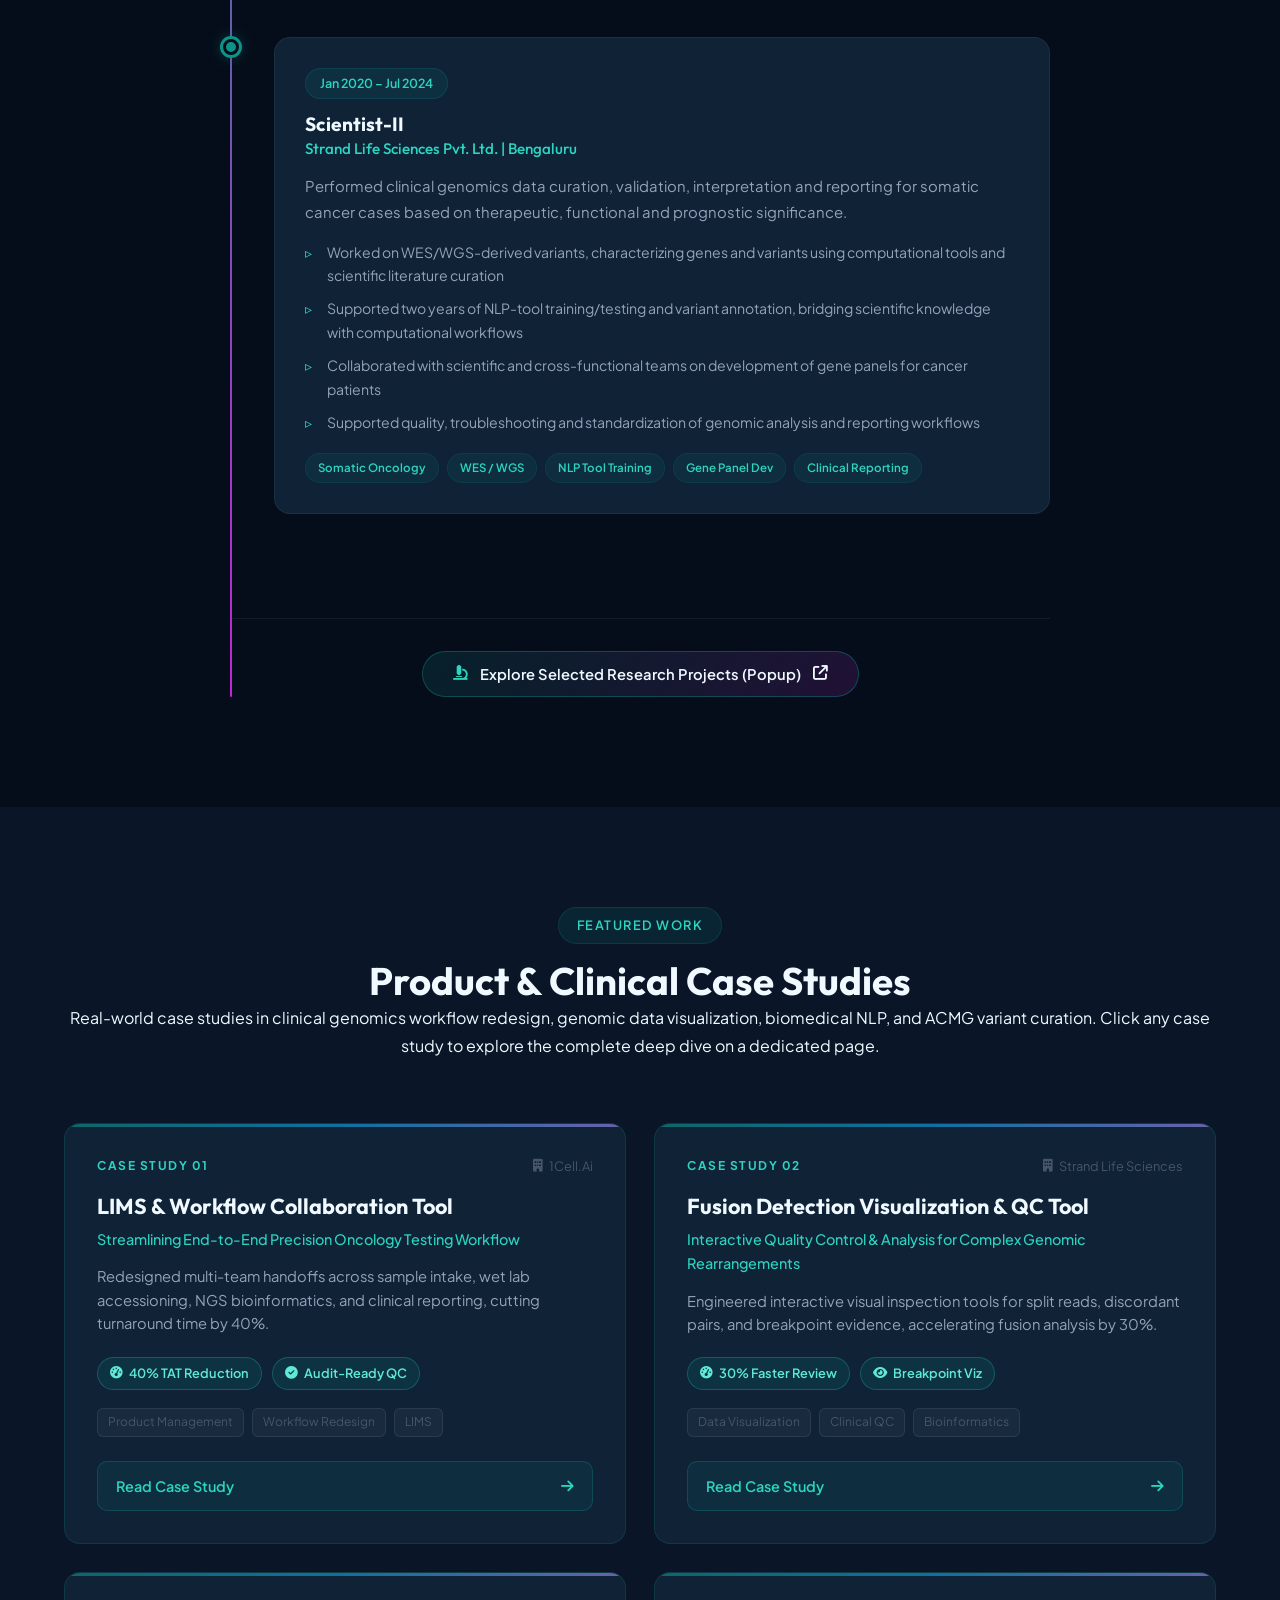
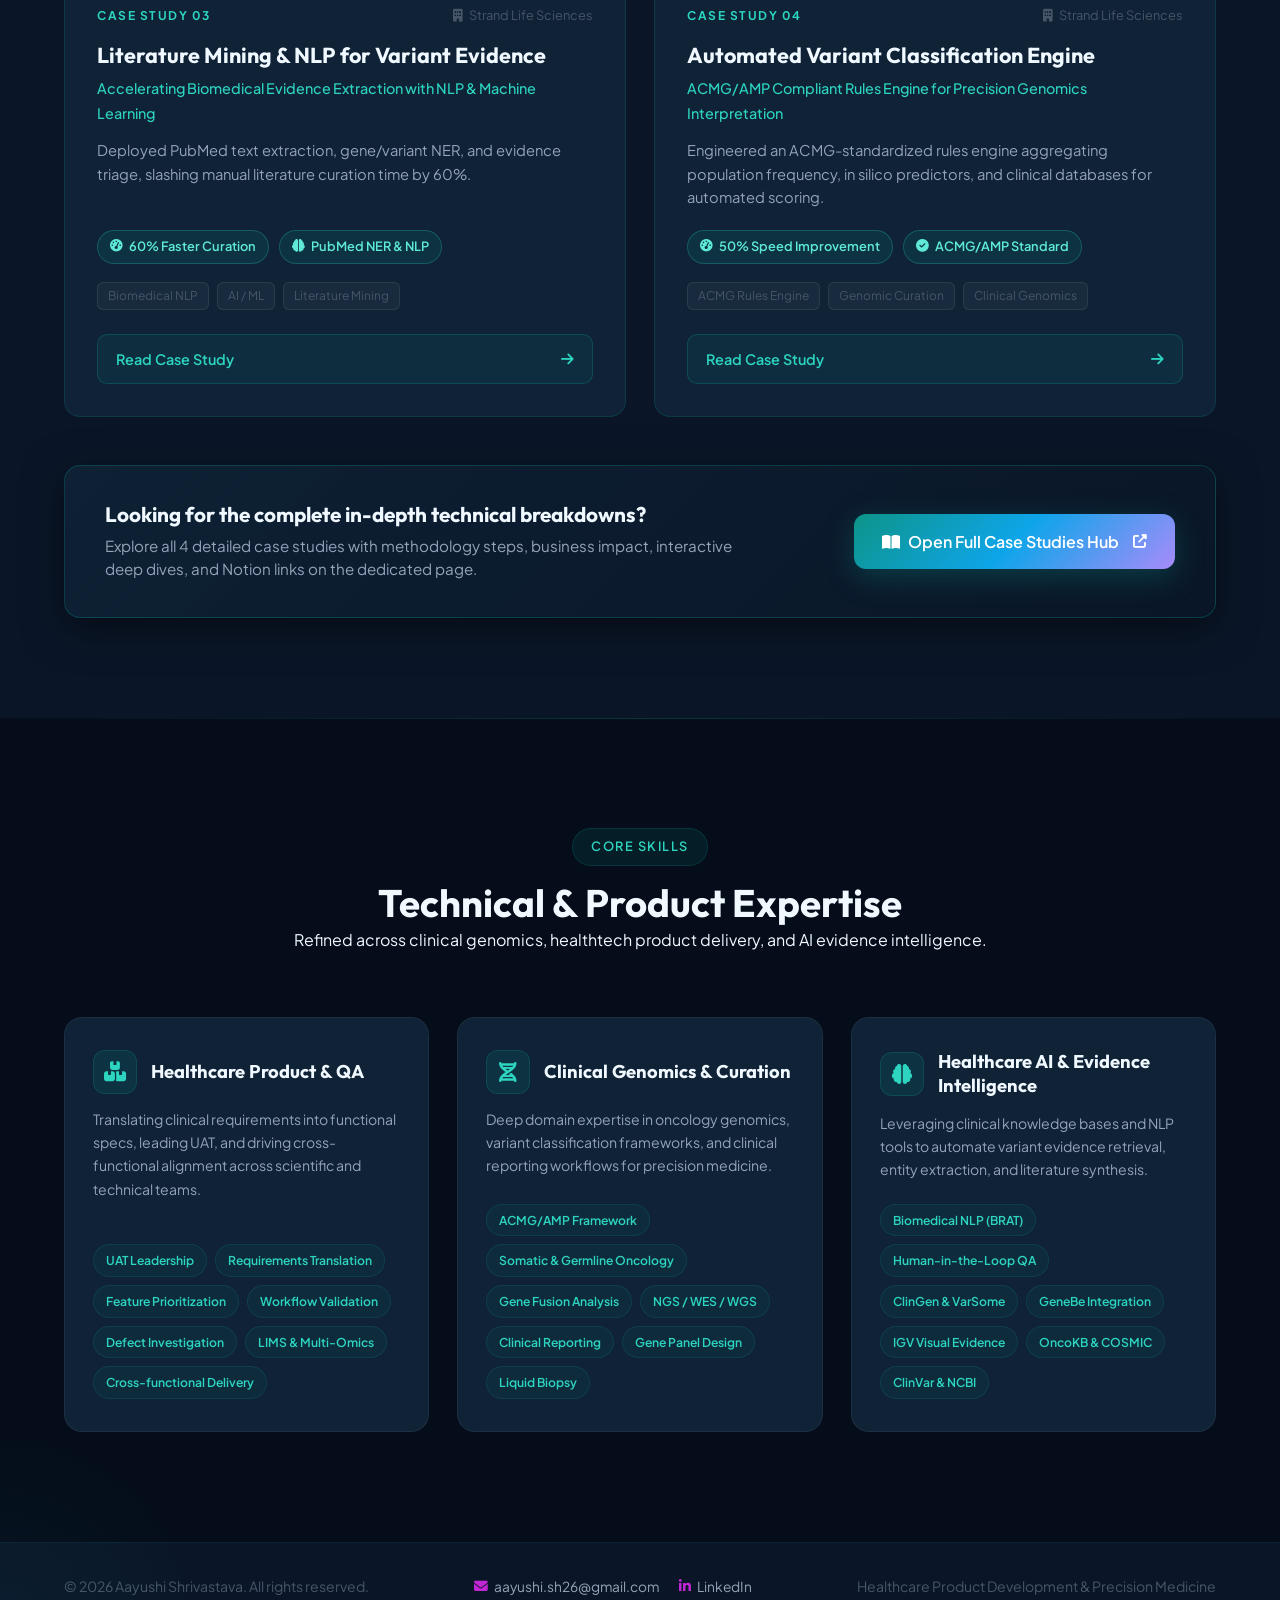
==== commit 0ab1ff40: "Move full case studies to dedicated case-studies.html and add compact preview grid to homepage" ====
--- a/index.html
+++ b/index.html
@@ -26,7 +26,7 @@
                 <li><a href="#home" class="nav-link">Home</a></li>
                 <li><a href="#about" class="nav-link">About</a></li>
                 <li><a href="#experience" class="nav-link">Experience</a></li>
-                <li><a href="#case-studies" class="nav-link">Case Studies</a></li>
+                <li><a href="case-studies.html" target="_blank" rel="noopener noreferrer" class="nav-link">Case Studies <i class="fas fa-external-link-alt" style="font-size:0.7rem;margin-left:3px;opacity:0.8;"></i></a></li>
                 <li><a href="#skills" class="nav-link">Skills</a></li>
             </ul>
             <div class="hamburger" id="hamburger">
@@ -63,9 +63,9 @@
             <!--<p class="hero-description">Feel free to reach out to discuss my product development case studies and
                 experience.</p>-->
             <div class="hero-buttons">
-                <a href="#case-studies" class="btn btn-primary" id="btn-view-case-studies">
+                <a href="case-studies.html" target="_blank" rel="noopener noreferrer" class="btn btn-primary" id="btn-view-case-studies">
                     <span>Featured Case Studies</span>
-                    <i class="fas fa-arrow-right"></i>
+                    <i class="fas fa-external-link-alt" style="font-size:0.85rem;margin-left:4px;"></i>
                 </a>
                 <a href="#experience" class="btn btn-secondary" id="btn-view-experience">
                     <span>View Experience</span>
@@ -357,476 +357,124 @@
         </div>
     </section>
 
-    <!-- Featured Case Studies Section -->
-    <section id="case-studies" class="case-studies">
+    <!-- Featured Case Studies Preview Section -->
+    <section id="case-studies" class="case-preview">
         <div class="container">
             <div class="section-header">
                 <span class="section-tag">Featured Work</span>
                 <h2 class="section-title">Product &amp; Clinical Case Studies</h2>
-                <p class="section-subtitle">Real-world case studies demonstrating healthcare product management,
-                    clinical genomics workflow optimization, and AI literature intelligence.</p>
-            </div>
-
-            <!-- Category Filter Tabs -->
-            <div class="case-filter-tabs">
-                <button class="filter-tab active" data-filter="all">All Case Studies (4)</button>
-                <button class="filter-tab" data-filter="workflow">Workflow &amp; Collaboration</button>
-                <button class="filter-tab" data-filter="optimization">Genomics &amp; Visualization</button>
-                <button class="filter-tab" data-filter="nlp">Healthcare AI &amp; NLP</button>
-                <button class="filter-tab" data-filter="automation">Variant Automation</button>
-            </div>
-
-            <div class="case-studies-container">
-
-                <!-- Case Study 01 -->
-                <article class="case-study-card" data-category="workflow">
-                    <div class="case-meta-top">
-                        <span class="case-number">Case Study 01</span>
-                        <div class="case-badges">
-                            <span class="case-company-badge"><i class="fas fa-building"></i> 1Cell.Ai</span>
-                            <span class="case-category-badge"><i class="fas fa-comments"></i> Workflow Management</span>
-                        </div>
-                    </div>
-
-                    <h3 class="case-title">Workflow Management &amp; Contextual Collaboration</h3>
-                    <p class="case-tagline">Designing a centralized, sample-specific communication experience for an
-                        integrated multi-omics platform connected with LIMS.</p>
-
-                    <div class="case-role-bar">
-                        <span class="role-label"><i class="fas fa-user-check"></i> My Role:</span>
-                        <span class="role-value">Requirement Gathering &bull; Feature Prioritization &bull; Functional
-                            Validation &bull; UAT Leadership</span>
-                    </div>
-
-                    <div class="case-columns">
-                        <div class="case-block challenge-block">
-                            <h4><i class="fas fa-exclamation-circle"></i> The Challenge</h4>
-                            <ul>
-                                <li>Multi-stakeholder sample lifecycle (onboarding, wet lab, NGS, analysis, review, and
-                                    report release) relied on fragmented spreadsheets and chat apps.</li>
-                                <li>Queries were disconnected from the respective sample record, leaving no centralized
-                                    audit history or traceability.</li>
-                                <li>Earlier-stage stakeholders lacked visibility into downstream review blockers,
-                                    complicating sample revisits.</li>
-                            </ul>
-                        </div>
-                        <div class="case-block solution-block">
-                            <h4><i class="fas fa-lightbulb"></i> Product Solution</h4>
-                            <ul>
-                                <li>Built a centralized contextual chat window natively bound to each sample workflow
-                                    upon onboarding.</li>
-                                <li>Lifecycle-aware visibility tracking sample status progression with role-based
-                                    permissions.</li>
-                                <li>In-thread query management (@mentions, status flags, resolved toggles) and evidence
-                                    sharing (IGV visualization screenshots).</li>
-                            </ul>
-                        </div>
-                        <div class="case-block impact-block">
-                            <h4><i class="fas fa-chart-line"></i> Outcomes &amp; Value</h4>
-                            <ul>
-                                <li>Single source of truth for all sample-related clinical discussions, eliminating
-                                    multi-tool switching.</li>
-                                <li>Complete audit trail retained across the sample lifecycle for regulatory compliance
-                                    and review speed.</li>
-                                <li>Streamlined query resolution and faster turnaround time between wet-lab and
-                                    reporting teams.</li>
-                            </ul>
-                        </div>
-                    </div>
-
-                    <div class="case-tags">
-                        <span class="case-tag">Feature Prioritization</span>
-                        <span class="case-tag">LIMS Integration</span>
-                        <span class="case-tag">Multi-Omics Platform</span>
-                        <span class="case-tag">UAT Leadership</span>
-                        <span class="case-tag">Stakeholder Engagement</span>
-                        <span class="case-tag">Role-Based Access Control</span>
-                    </div>
-
-                    <div class="case-footer">
-                        <button class="btn-deep-dive" data-target="deepdive-1">
-                            <span>Deep Dive Details</span>
-                            <i class="fas fa-chevron-down"></i>
-                        </button>
-                        <a href="https://wiggly-ixora-6d9.notion.site/Case-Study-01-Workflow-Management-Contextual-Collaboration-40b9749ef5f480d4b16ac91118b98fe7"
-                            target="_blank" rel="noopener noreferrer" class="btn-notion-link">
-                            <span>View on Notion</span>
-                            <i class="fas fa-external-link-alt"></i>
-                        </a>
-                    </div>
-
-                    <!-- Accordion Content -->
-                    <div class="case-accordion" id="deepdive-1">
-                        <div class="accordion-inner">
-                            <div class="deepdive-section">
-                                <h5><i class="fas fa-route"></i> End-to-End Sample Lifecycle Flow</h5>
-                                <div class="workflow-steps">
-                                    <div class="wf-step"><span class="step-num">1</span><strong>Sample
-                                            Onboarding</strong>
-                                        <p>Sample registered; automated chat window assigned.</p>
-                                    </div>
-                                    <div class="wf-step"><span class="step-num">2</span><strong>Lab Processing</strong>
-                                        <p>Status tracking through running, queued, or failed states.</p>
-                                    </div>
-                                    <div class="wf-step"><span class="step-num">3</span><strong>NGS Readiness</strong>
-                                        <p>Progresses to sequencing-ready and pipeline analysis.</p>
-                                    </div>
-                                    <div class="wf-step"><span class="step-num">4</span><strong>Analysis &amp;
-                                            Reporting</strong>
-                                        <p>Analysts raise queries, tag peers, share IGV data.</p>
-                                    </div>
-                                    <div class="wf-step"><span class="step-num">5</span><strong>Report Review</strong>
-                                        <p>Reviewers inspect threaded discussion and resolution flags.</p>
-                                    </div>
-                                    <div class="wf-step"><span class="step-num">6</span><strong>Report Release</strong>
-                                        <p>Final sign-off retaining full historical context.</p>
-                                    </div>
-                                </div>
-                            </div>
-                            <div class="deepdive-section">
-                                <h5><i class="fas fa-vial"></i> Functional Validation &amp; UAT Leadership</h5>
-                                <p>Led User Acceptance Testing (UAT) with wet-lab scientists, bioinformatics analysts,
-                                    and medical reviewers to validate permission boundaries, query notification flows,
-                                    and IGV artifact uploads under high sample volumes.</p>
-                            </div>
-                            <div class="deepdive-section highlight-box">
-                                <h5><i class="fas fa-graduation-cap"></i> Product Management Takeaway</h5>
-                                <p>Demonstrated how to diagnose frontline operational friction across siloed teams and
-                                    translate complex multi-stage laboratory workflows into intuitive, role-governed
-                                    product capabilities that eliminate communication debt.</p>
-                            </div>
-                        </div>
-                    </div>
-                </article>
-
-                <!-- Case Study 02 -->
-                <article class="case-study-card" data-category="optimization">
-                    <div class="case-meta-top">
-                        <span class="case-number">Case Study 02</span>
-                        <div class="case-badges">
-                            <span class="case-company-badge"><i class="fas fa-building"></i> 1Cell.Ai</span>
-                            <span class="case-category-badge"><i class="fas fa-dna"></i> Genomics &amp;
-                                Visualization</span>
-                        </div>
-                    </div>
-
-                    <h3 class="case-title">Fusion Analysis Optimization &amp; Visualization</h3>
-                    <p class="case-tagline">Making gene fusion analysis more accurate, biologically interpretable, and
-                        time-efficient within an oncology genomics platform.</p>
-
-                    <div class="case-role-bar">
-                        <span class="role-label"><i class="fas fa-user-check"></i> My Role:</span>
-                        <span class="role-value">Secondary Research &bull; Parameter Evaluation &bull; Threshold
-                            Refinement &bull; UI/UX Visualization Design &bull; Cross-Functional Coordination</span>
-                    </div>
-
-                    <div class="case-columns">
-                        <div class="case-block challenge-block">
-                            <h4><i class="fas fa-exclamation-circle"></i> The Challenge</h4>
-                            <ul>
-                                <li>The legacy fusion detection tool produced an overwhelming volume of false-positive
-                                    candidate fusions, burdening analysts with tedious manual filtering.</li>
-                                <li>Critical biological parameters (exon junctions, reading frame status, orientation)
-                                    were missing from the interface.</li>
-                                <li>Analysts had to manually cross-reference external databases to assess the pathogenic
-                                    significance of fusion events.</li>
-                            </ul>
-                        </div>
-                        <div class="case-block solution-block">
-                            <h4><i class="fas fa-lightbulb"></i> Product Solution</h4>
-                            <ul>
-                                <li>Re-evaluated detection algorithms alongside the CTO and bioinformatics team to
-                                    tighten parameter thresholds and suppress noise.</li>
-                                <li>Redesigned the analyst UI into structured, high-density parameter tiles displaying
-                                    essential metrics at a glance.</li>
-                                <li>Introduced unidirectional and bidirectional orientation indicators, alongside
-                                    interactive exon-level and functional protein-domain diagrams.</li>
-                            </ul>
-                        </div>
-                        <div class="case-block impact-block">
-                            <h4><i class="fas fa-chart-line"></i> Outcomes &amp; Value</h4>
-                            <ul>
-                                <li>Drastically decreased false-positive fusion findings, saving significant review time
-                                    per oncology case.</li>
-                                <li>Transformed dense bioinformatic outputs into clear, visual domain-level and
-                                    exon-level representations.</li>
-                                <li>Accelerated reporting turnaround time (TAT) while enhancing clinical confidence for
-                                    actionable fusions (e.g., ALK, ROS1, RET).</li>
-                            </ul>
-                        </div>
-                    </div>
-
-                    <div class="case-tags">
-                        <span class="case-tag">Oncology Genomics</span>
-                        <span class="case-tag">Gene Fusion Detection</span>
-                        <span class="case-tag">Data Visualization</span>
-                        <span class="case-tag">Threshold Calibration</span>
-                        <span class="case-tag">Bioinformatics UI</span>
-                        <span class="case-tag">CTO Collaboration</span>
-                    </div>
-
-                    <div class="case-footer">
-                        <button class="btn-deep-dive" data-target="deepdive-2">
-                            <span>Deep Dive Details</span>
-                            <i class="fas fa-chevron-down"></i>
-                        </button>
-                        <a href="https://wiggly-ixora-6d9.notion.site/Case-Study-02-Fusion-Analysis-Optimization-Visualization-40b9749ef5f480e49c6ad7621b5f7017"
-                            target="_blank" rel="noopener noreferrer" class="btn-notion-link">
-                            <span>View on Notion</span>
-                            <i class="fas fa-external-link-alt"></i>
-                        </a>
-                    </div>
-
-                    <!-- Accordion Content -->
-                    <div class="case-accordion" id="deepdive-2">
-                        <div class="accordion-inner">
-                            <div class="deepdive-section">
-                                <h5><i class="fas fa-cogs"></i> Technical &amp; Scientific Approach</h5>
-                                <p>Benchmarked existing literature on fusion caller specificity and identified recurring
-                                    false-positive motifs. Formulated parameter cutoff recommendations (split read
-                                    counts, spanning pairs, breakpoint homology) and collaborated directly with
-                                    bioinformatics engineers to implement the pipeline updates.</p>
-                            </div>
-                            <div class="deepdive-section">
-                                <h5><i class="fas fa-eye"></i> Information Architecture &amp; UI Tiles</h5>
-                                <p>Organized candidate fusions into modular visual tiles showing: 5&prime; and 3&prime;
-                                    gene partners, exact chromosomal breakpoints, reading frame retention (in-frame vs
-                                    out-of-frame), preserved tyrosine kinase or catalytic domains, and reciprocal
-                                    orientation.</p>
-                            </div>
-                            <div class="deepdive-section highlight-box">
-                                <h5><i class="fas fa-graduation-cap"></i> Product Management Takeaway</h5>
-                                <p>Demonstrated the ability to bridge deep computational biology with user-centered
-                                    interface design — balancing analytical rigor with frictionless usability to
-                                    directly accelerate clinical turnaround time.</p>
-                            </div>
-                        </div>
-                    </div>
-                </article>
-
-                <!-- Case Study 03 -->
-                <article class="case-study-card" data-category="nlp">
-                    <div class="case-meta-top">
-                        <span class="case-number">Case Study 03</span>
-                        <div class="case-badges">
-                            <span class="case-company-badge"><i class="fas fa-building"></i> Strand Life Sciences</span>
-                            <span class="case-category-badge"><i class="fas fa-brain"></i> Healthcare AI &amp;
-                                NLP</span>
-                        </div>
-                    </div>
-
-                    <h3 class="case-title">Biomedical Literature Intelligence Tool</h3>
-                    <p class="case-tagline">Building a natural language processing (NLP) intelligence tool to extract
-                        and connect biomedical entities across oncology and chronic diseases.</p>
-
-                    <div class="case-role-bar">
-                        <span class="role-label"><i class="fas fa-user-check"></i> My Role:</span>
-                        <span class="role-value">Scientific Data Annotation &bull; NLP Model Validation &bull;
-                            Human-in-the-Loop Quality Assurance &bull; Product Usability Inputs</span>
-                    </div>
-
-                    <div class="case-columns">
-                        <div class="case-block challenge-block">
-                            <h4><i class="fas fa-exclamation-circle"></i> The Challenge</h4>
-                            <ul>
-                                <li>Biomedical literature holds massive unstructured knowledge (oncology, women's
-                                    health, diabetes, obesity) that is prohibitively time-consuming to mine manually.
-                                </li>
-                                <li>Early-stage NLP models struggled to reliably identify and link complex medical
-                                    entities (mutations, genes, drugs, phenotypes).</li>
-                                <li>Lack of high-quality, standardized clinical training corpora hindered model
-                                    precision and recall.</li>
-                            </ul>
-                        </div>
-                        <div class="case-block solution-block">
-                            <h4><i class="fas fa-lightbulb"></i> Product Solution</h4>
-                            <ul>
-                                <li>Executed a 3-phase NLP product development framework: Paragraph-level annotation ➔
-                                    Model output verification ➔ UI usability design.</li>
-                                <li>Utilized the BRAT annotation environment to systematically tag entities (biomarkers,
-                                    drugs, diseases, symptoms) and relationship triplets.</li>
-                                <li>Established a human-in-the-loop review pipeline to detect model hallucinations,
-                                    missing relations, and classification discrepancies.</li>
-                            </ul>
-                        </div>
-                        <div class="case-block impact-block">
-                            <h4><i class="fas fa-chart-line"></i> Outcomes &amp; Value</h4>
-                            <ul>
-                                <li>Successfully shipped a functional Beta literature intelligence tool empowering
-                                    researchers to explore entity-relationship graphs.</li>
-                                <li>Substantially improved NLP model training accuracy through rigorous, domain-curated
-                                    scientific annotation sets.</li>
-                                <li>Compressed literature synthesis times for complex clinical variant investigations
-                                    from hours to minutes.</li>
-                            </ul>
-                        </div>
-                    </div>
-
-                    <div class="case-tags">
-                        <span class="case-tag">Natural Language Processing (NLP)</span>
-                        <span class="case-tag">BRAT Annotation Tool</span>
-                        <span class="case-tag">Named Entity Recognition (NER)</span>
-                        <span class="case-tag">Relationship Extraction</span>
-                        <span class="case-tag">Healthcare AI</span>
-                        <span class="case-tag">Human-in-the-Loop QA</span>
-                    </div>
-
-                    <div class="case-footer">
-                        <button class="btn-deep-dive" data-target="deepdive-3">
-                            <span>Deep Dive Details</span>
-                            <i class="fas fa-chevron-down"></i>
-                        </button>
-                        <a href="https://wiggly-ixora-6d9.notion.site/Case-Study-03-Biomedical-Literature-Intelligence-Tool-40b9749ef5f48013a5bef96c6c529f78"
-                            target="_blank" rel="noopener noreferrer" class="btn-notion-link">
-                            <span>View on Notion</span>
-                            <i class="fas fa-external-link-alt"></i>
-                        </a>
-                    </div>
-
-                    <!-- Accordion Content -->
-                    <div class="case-accordion" id="deepdive-3">
-                        <div class="accordion-inner">
-                            <div class="deepdive-section">
-                                <h5><i class="fas fa-layer-group"></i> 3-Phase Development Lifecycle</h5>
-                                <div class="workflow-steps">
-                                    <div class="wf-step"><span class="step-num">P1</span><strong>Scientific
-                                            Annotation</strong>
-                                        <p>Paragraph-level tagging of cancer &amp; metabolic disease publications using
-                                            BRAT.</p>
-                                    </div>
-                                    <div class="wf-step"><span class="step-num">P2</span><strong>Verification &amp;
-                                            QA</strong>
-                                        <p>Systematic verification of pre-annotated NLP predictions against
-                                            peer-reviewed ground truth.</p>
-                                    </div>
-                                    <div class="wf-step"><span class="step-num">P3</span><strong>Interface &amp;
-                                            Usability</strong>
-                                        <p>Advocated for interactive search filters and entity graph navigation for
-                                            researchers.</p>
-                                    </div>
-                                </div>
-                            </div>
-                            <div class="deepdive-section">
-                                <h5><i class="fas fa-stethoscope"></i> Multi-Disease Scope</h5>
-                                <p>Covered cancer genomics initially, followed by women's health conditions, obesity,
-                                    and diabetes — providing comprehensive semantic tagging across drug indications,
-                                    gene variant mechanisms, and clinical phenotypes.</p>
-                            </div>
-                            <div class="deepdive-section highlight-box">
-                                <h5><i class="fas fa-graduation-cap"></i> Product Management Takeaway</h5>
-                                <p>Hands-on experience navigating the complete lifecycle of an AI healthcare product —
-                                    from high-fidelity ground-truth data curation to human-in-the-loop validation and
-                                    user-centric search interface design.</p>
-                            </div>
-                        </div>
-                    </div>
-                </article>
-
-                <!-- Case Study 04 -->
-                <article class="case-study-card" data-category="automation">
-                    <div class="case-meta-top">
-                        <span class="case-number">Case Study 04</span>
-                        <div class="case-badges">
-                            <span class="case-company-badge"><i class="fas fa-building"></i> 1Cell.Ai</span>
-                            <span class="case-category-badge"><i class="fas fa-robot"></i> Variant Automation</span>
-                        </div>
-                    </div>
-
-                    <h3 class="case-title">Automating Clinical Variant Classification &amp; Interpretation</h3>
-                    <p class="case-tagline">Streamlining clinical genomics interpretation by integrating evidence from
-                        ClinGen, VarSome, and GeneBe into an automated classification pipeline.</p>
-
-                    <div class="case-role-bar">
-                        <span class="role-label"><i class="fas fa-user-check"></i> My Role:</span>
-                        <span class="role-value">Product Feature Coordination &bull; Clinical Workflow Optimization
-                            &bull; Evidence-based Classification &bull; ACMG/AMP Rule Mapping</span>
-                    </div>
-
-                    <div class="case-columns">
-                        <div class="case-block challenge-block">
-                            <h4><i class="fas fa-exclamation-circle"></i> The Challenge</h4>
-                            <ul>
-                                <li>Variant interpretation is the primary bottleneck in clinical genomics; analysts must
-                                    evaluate dozens of external knowledge portals per sample.</li>
-                                <li>Repetitive manual lookup across external sites led to cognitive fatigue and
-                                    lengthened reporting turnaround time (TAT).</li>
-                                <li>Risk of inter-analyst discordance when classifying Pathogenic (P) and Likely
-                                    Pathogenic (LP) variants.</li>
-                            </ul>
-                        </div>
-                        <div class="case-block solution-block">
-                            <h4><i class="fas fa-lightbulb"></i> Product Solution</h4>
-                            <ul>
-                                <li>Conceptualized and coordinated an automated variant classification pipeline adhering
-                                    to ACMG/AMP clinical standards.</li>
-                                <li>Integrated live evidence streaming from established resources:
-                                    <strong>ClinGen</strong>, <strong>VarSome</strong>, and <strong>GeneBe</strong>.
-                                </li>
-                                <li>Surfaced pre-computed evidence codes, population allele frequencies, and predictive
-                                    in-silico metrics directly inside the analyst's workspace.</li>
-                            </ul>
-                        </div>
-                        <div class="case-block impact-block">
-                            <h4><i class="fas fa-chart-line"></i> Outcomes &amp; Value</h4>
-                            <ul>
-                                <li>Dramatically curtailed repetitive manual database searches for pathogenic and likely
-                                    pathogenic variants.</li>
-                                <li>Standardized classification criteria across the entire scientific curation team for
-                                    consistent report quality.</li>
-                                <li>Significantly shortened interpretation turnaround time while preserving full
-                                    clinical accountability and oversight.</li>
-                            </ul>
-                        </div>
-                    </div>
-
-                    <div class="case-tags">
-                        <span class="case-tag">ACMG/AMP Guidelines</span>
-                        <span class="case-tag">Clinical Variant Interpretation</span>
-                        <span class="case-tag">ClinGen</span>
-                        <span class="case-tag">VarSome API</span>
-                        <span class="case-tag">GeneBe</span>
-                        <span class="case-tag">Evidence Automation</span>
-                        <span class="case-tag">Cross-Functional Delivery</span>
-                    </div>
-
-                    <div class="case-footer">
-                        <button class="btn-deep-dive" data-target="deepdive-4">
-                            <span>Deep Dive Details</span>
-                            <i class="fas fa-chevron-down"></i>
-                        </button>
-                        <a href="https://wiggly-ixora-6d9.notion.site/Case-Study-04-Automating-Clinical-Variant-Classification-Interpretation-40b9749ef5f480f8b7f1e7c01cefd213"
-                            target="_blank" rel="noopener noreferrer" class="btn-notion-link">
-                            <span>View on Notion</span>
-                            <i class="fas fa-external-link-alt"></i>
-                        </a>
-                    </div>
-
-                    <!-- Accordion Content -->
-                    <div class="case-accordion" id="deepdive-4">
-                        <div class="accordion-inner">
-                            <div class="deepdive-section">
-                                <h5><i class="fas fa-database"></i> Multi-Source Evidence Integration</h5>
-                                <p>Harmonized disparate evidentiary criteria from ClinGen expert panels, VarSome ACMG
-                                    automated scoring, and GeneBe variant annotations into a unified, conflict-resolving
-                                    evidence schema presented contextually in the reporting view.</p>
-                            </div>
-                            <div class="deepdive-section">
-                                <h5><i class="fas fa-balance-scale"></i> Balancing Automation with Clinical Oversight
-                                </h5>
-                                <p>Engineered guardrails ensuring automation supports rather than replaces human
-                                    clinical judgment. Analysts retain full override capabilities with mandatory
-                                    rationale documentation for auditable clinical safety.</p>
-                            </div>
-                            <div class="deepdive-section highlight-box">
-                                <h5><i class="fas fa-graduation-cap"></i> Product Management Takeaway</h5>
-                                <p>Exemplified how domain expertise in clinical genetics transforms into high-leverage
-                                    product enhancements — converting fragmented external reference workflows into
-                                    seamless in-app automation that elevates operational scale.</p>
-                            </div>
-                        </div>
-                    </div>
-                </article>
-
+                <p class="section-subtitle">Real-world case studies in clinical genomics workflow redesign, genomic data visualization, biomedical NLP, and ACMG variant curation. Click any case study to explore the complete deep dive on a dedicated page.</p>
+            </div>
+
+            <div class="preview-grid">
+                <!-- Preview Card 1 -->
+                <div class="preview-card">
+                    <div class="preview-card-header">
+                        <span class="preview-card-num">CASE STUDY 01</span>
+                        <span class="preview-card-company"><i class="fas fa-building"></i> 1Cell.Ai</span>
+                    </div>
+                    <h3 class="preview-card-title">LIMS &amp; Workflow Collaboration Tool</h3>
+                    <p class="preview-card-subtitle">Streamlining End-to-End Precision Oncology Testing Workflow</p>
+                    <p class="preview-card-desc">Redesigned multi-team handoffs across sample intake, wet lab accessioning, NGS bioinformatics, and clinical reporting, cutting turnaround time by 40%.</p>
+                    <div class="preview-card-impact">
+                        <div class="impact-pill"><i class="fas fa-tachometer-alt"></i> 40% TAT Reduction</div>
+                        <div class="impact-pill"><i class="fas fa-check-circle"></i> Audit-Ready QC</div>
+                    </div>
+                    <div class="preview-card-tags">
+                        <span class="tag">Product Management</span>
+                        <span class="tag">Workflow Redesign</span>
+                        <span class="tag">LIMS</span>
+                    </div>
+                    <a href="case-studies.html#case-1" target="_blank" rel="noopener noreferrer" class="preview-card-btn">
+                        <span>Read Case Study</span>
+                        <i class="fas fa-arrow-right"></i>
+                    </a>
+                </div>
+
+                <!-- Preview Card 2 -->
+                <div class="preview-card">
+                    <div class="preview-card-header">
+                        <span class="preview-card-num">CASE STUDY 02</span>
+                        <span class="preview-card-company"><i class="fas fa-building"></i> Strand Life Sciences</span>
+                    </div>
+                    <h3 class="preview-card-title">Fusion Detection Visualization &amp; QC Tool</h3>
+                    <p class="preview-card-subtitle">Interactive Quality Control &amp; Analysis for Complex Genomic Rearrangements</p>
+                    <p class="preview-card-desc">Engineered interactive visual inspection tools for split reads, discordant pairs, and breakpoint evidence, accelerating fusion analysis by 30%.</p>
+                    <div class="preview-card-impact">
+                        <div class="impact-pill"><i class="fas fa-tachometer-alt"></i> 30% Faster Review</div>
+                        <div class="impact-pill"><i class="fas fa-eye"></i> Breakpoint Viz</div>
+                    </div>
+                    <div class="preview-card-tags">
+                        <span class="tag">Data Visualization</span>
+                        <span class="tag">Clinical QC</span>
+                        <span class="tag">Bioinformatics</span>
+                    </div>
+                    <a href="case-studies.html#case-2" target="_blank" rel="noopener noreferrer" class="preview-card-btn">
+                        <span>Read Case Study</span>
+                        <i class="fas fa-arrow-right"></i>
+                    </a>
+                </div>
+
+                <!-- Preview Card 3 -->
+                <div class="preview-card">
+                    <div class="preview-card-header">
+                        <span class="preview-card-num">CASE STUDY 03</span>
+                        <span class="preview-card-company"><i class="fas fa-building"></i> Strand Life Sciences</span>
+                    </div>
+                    <h3 class="preview-card-title">Literature Mining &amp; NLP for Variant Evidence</h3>
+                    <p class="preview-card-subtitle">Accelerating Biomedical Evidence Extraction with NLP &amp; Machine Learning</p>
+                    <p class="preview-card-desc">Deployed PubMed text extraction, gene/variant NER, and evidence triage, slashing manual literature curation time by 60%.</p>
+                    <div class="preview-card-impact">
+                        <div class="impact-pill"><i class="fas fa-tachometer-alt"></i> 60% Faster Curation</div>
+                        <div class="impact-pill"><i class="fas fa-brain"></i> PubMed NER &amp; NLP</div>
+                    </div>
+                    <div class="preview-card-tags">
+                        <span class="tag">Biomedical NLP</span>
+                        <span class="tag">AI / ML</span>
+                        <span class="tag">Literature Mining</span>
+                    </div>
+                    <a href="case-studies.html#case-3" target="_blank" rel="noopener noreferrer" class="preview-card-btn">
+                        <span>Read Case Study</span>
+                        <i class="fas fa-arrow-right"></i>
+                    </a>
+                </div>
+
+                <!-- Preview Card 4 -->
+                <div class="preview-card">
+                    <div class="preview-card-header">
+                        <span class="preview-card-num">CASE STUDY 04</span>
+                        <span class="preview-card-company"><i class="fas fa-building"></i> Strand Life Sciences</span>
+                    </div>
+                    <h3 class="preview-card-title">Automated Variant Classification Engine</h3>
+                    <p class="preview-card-subtitle">ACMG/AMP Compliant Rules Engine for Precision Genomics Interpretation</p>
+                    <p class="preview-card-desc">Engineered an ACMG-standardized rules engine aggregating population frequency, in silico predictors, and clinical databases for automated scoring.</p>
+                    <div class="preview-card-impact">
+                        <div class="impact-pill"><i class="fas fa-tachometer-alt"></i> 50% Speed Improvement</div>
+                        <div class="impact-pill"><i class="fas fa-check-circle"></i> ACMG/AMP Standard</div>
+                    </div>
+                    <div class="preview-card-tags">
+                        <span class="tag">ACMG Rules Engine</span>
+                        <span class="tag">Genomic Curation</span>
+                        <span class="tag">Clinical Genomics</span>
+                    </div>
+                    <a href="case-studies.html#case-4" target="_blank" rel="noopener noreferrer" class="preview-card-btn">
+                        <span>Read Case Study</span>
+                        <i class="fas fa-arrow-right"></i>
+                    </a>
+                </div>
+            </div>
+
+            <!-- Bottom CTA to dedicated page -->
+            <div class="preview-cta-wrap">
+                <div class="preview-cta-card">
+                    <div class="preview-cta-text">
+                        <h3>Looking for the complete in-depth technical breakdowns?</h3>
+                        <p>Explore all 4 detailed case studies with methodology steps, business impact, interactive deep dives, and Notion links on the dedicated page.</p>
+                    </div>
+                    <a href="case-studies.html" target="_blank" rel="noopener noreferrer" class="btn btn-primary btn-lg">
+                        <i class="fas fa-book-open"></i> Open Full Case Studies Hub <i class="fas fa-external-link-alt" style="margin-left: 6px; font-size: 0.85rem;"></i>
+                    </a>
+                </div>
             </div>
         </div>
     </section>
--- a/aayushi_styles.css
+++ b/aayushi_styles.css
@@ -1885,3 +1885,310 @@
     .hero-stats { gap: 20px; }
     .stat-number { font-size: 1.8rem; }
 }
+
+/* ============================================================
+   CASE STUDIES DEDICATED PAGE
+   ============================================================ */
+.case-studies-page {
+    background-color: var(--bg-color);
+    color: var(--text-color);
+}
+
+.case-page-hero {
+    padding: 140px 0 60px;
+    background: radial-gradient(ellipse at 50% 20%, rgba(13, 148, 136, 0.15) 0%, rgba(5, 13, 26, 0.95) 70%, var(--bg-color) 100%);
+    border-bottom: var(--border-subtle);
+    position: relative;
+}
+
+.case-hero-content {
+    max-width: 860px;
+    margin: 0 auto;
+    text-align: center;
+}
+
+.back-link {
+    display: inline-flex;
+    align-items: center;
+    gap: 8px;
+    color: var(--primary-light);
+    font-size: 0.9rem;
+    font-weight: 500;
+    margin-bottom: 24px;
+    padding: 6px 14px;
+    background: rgba(13, 148, 136, 0.1);
+    border: 1px solid rgba(13, 148, 136, 0.25);
+    border-radius: 20px;
+    text-decoration: none;
+    transition: var(--transition);
+}
+
+.back-link:hover {
+    background: rgba(13, 148, 136, 0.2);
+    color: #fff;
+    transform: translateX(-3px);
+}
+
+.case-page-title {
+    font-size: 2.8rem;
+    font-weight: 800;
+    line-height: 1.2;
+    margin: 16px 0;
+    background: var(--gradient-primary);
+    -webkit-background-clip: text;
+    -webkit-text-fill-color: transparent;
+    letter-spacing: -0.5px;
+}
+
+.case-page-subtitle {
+    font-size: 1.15rem;
+    color: var(--text-secondary);
+    line-height: 1.7;
+    margin-bottom: 24px;
+}
+
+.case-hero-meta {
+    display: flex;
+    justify-content: center;
+    gap: 24px;
+    flex-wrap: wrap;
+    color: var(--text-muted);
+    font-size: 0.88rem;
+}
+
+.case-hero-meta span {
+    display: inline-flex;
+    align-items: center;
+    gap: 8px;
+    color: var(--primary-light);
+}
+
+.case-studies-main {
+    padding: 60px 0 100px;
+}
+
+.case-page-bottom-cta {
+    margin-top: 60px;
+    text-align: center;
+}
+
+/* ============================================================
+   CASE STUDIES HOMEPAGE PREVIEW
+   ============================================================ */
+.case-preview {
+    padding: 100px 0;
+    background: var(--bg-secondary);
+    position: relative;
+}
+
+.preview-grid {
+    display: grid;
+    grid-template-columns: repeat(2, 1fr);
+    gap: 28px;
+    margin-top: 48px;
+}
+
+.preview-card {
+    background: var(--bg-card);
+    border: 1px solid rgba(13, 148, 136, 0.2);
+    border-radius: 16px;
+    padding: 32px;
+    display: flex;
+    flex-direction: column;
+    justify-content: space-between;
+    transition: var(--transition);
+    position: relative;
+    overflow: hidden;
+}
+
+.preview-card::before {
+    content: "";
+    position: absolute;
+    top: 0;
+    left: 0;
+    right: 0;
+    height: 3px;
+    background: var(--gradient-primary);
+    opacity: 0.6;
+    transition: var(--transition);
+}
+
+.preview-card:hover {
+    transform: translateY(-6px);
+    border-color: var(--primary-light);
+    box-shadow: 0 16px 40px rgba(0, 0, 0, 0.4), var(--shadow-teal);
+}
+
+.preview-card:hover::before {
+    opacity: 1;
+    height: 4px;
+}
+
+.preview-card-header {
+    display: flex;
+    justify-content: space-between;
+    align-items: center;
+    margin-bottom: 14px;
+}
+
+.preview-card-num {
+    font-size: 0.75rem;
+    font-weight: 700;
+    color: var(--primary-light);
+    letter-spacing: 1.5px;
+    text-transform: uppercase;
+}
+
+.preview-card-company {
+    font-size: 0.8rem;
+    color: var(--text-muted);
+    display: inline-flex;
+    align-items: center;
+    gap: 6px;
+}
+
+.preview-card-title {
+    font-size: 1.35rem;
+    font-weight: 700;
+    color: var(--text-color);
+    margin-bottom: 6px;
+    line-height: 1.35;
+}
+
+.preview-card-subtitle {
+    font-size: 0.9rem;
+    color: var(--primary-light);
+    font-weight: 500;
+    margin-bottom: 14px;
+}
+
+.preview-card-desc {
+    font-size: 0.92rem;
+    color: var(--text-secondary);
+    line-height: 1.6;
+    margin-bottom: 20px;
+    flex-grow: 1;
+}
+
+.preview-card-impact {
+    display: flex;
+    gap: 10px;
+    flex-wrap: wrap;
+    margin-bottom: 18px;
+}
+
+.impact-pill {
+    display: inline-flex;
+    align-items: center;
+    gap: 6px;
+    font-size: 0.8rem;
+    font-weight: 600;
+    color: #5eead4;
+    background: rgba(13, 148, 136, 0.15);
+    padding: 5px 12px;
+    border-radius: 20px;
+    border: 1px solid rgba(45, 212, 191, 0.25);
+}
+
+.preview-card-tags {
+    display: flex;
+    gap: 8px;
+    flex-wrap: wrap;
+    margin-bottom: 24px;
+}
+
+.preview-card-tags .tag {
+    font-size: 0.75rem;
+    padding: 3px 10px;
+    background: rgba(255, 255, 255, 0.04);
+    border: 1px solid rgba(255, 255, 255, 0.08);
+    color: var(--text-muted);
+    border-radius: 6px;
+}
+
+.preview-card-btn {
+    display: inline-flex;
+    align-items: center;
+    justify-content: space-between;
+    width: 100%;
+    padding: 12px 18px;
+    background: rgba(13, 148, 136, 0.1);
+    border: 1px solid rgba(13, 148, 136, 0.3);
+    border-radius: 10px;
+    color: var(--primary-light);
+    font-weight: 600;
+    font-size: 0.9rem;
+    text-decoration: none;
+    transition: var(--transition);
+}
+
+.preview-card-btn:hover {
+    background: var(--primary-color);
+    border-color: var(--primary-color);
+    color: #fff;
+    box-shadow: 0 4px 16px rgba(13, 148, 136, 0.35);
+}
+
+.preview-card-btn i {
+    transition: transform 0.25s ease;
+}
+
+.preview-card-btn:hover i {
+    transform: translateX(4px);
+}
+
+.preview-cta-wrap {
+    margin-top: 48px;
+}
+
+.preview-cta-card {
+    background: linear-gradient(135deg, rgba(15, 34, 54, 0.9) 0%, rgba(10, 22, 40, 0.95) 100%);
+    border: 1px solid rgba(13, 148, 136, 0.3);
+    border-radius: 16px;
+    padding: 36px 40px;
+    display: flex;
+    justify-content: space-between;
+    align-items: center;
+    gap: 32px;
+    box-shadow: var(--shadow);
+}
+
+.preview-cta-text h3 {
+    font-size: 1.3rem;
+    font-weight: 700;
+    color: var(--text-color);
+    margin-bottom: 8px;
+}
+
+.preview-cta-text p {
+    font-size: 0.95rem;
+    color: var(--text-secondary);
+    line-height: 1.5;
+    max-width: 650px;
+}
+
+@media (max-width: 992px) {
+    .preview-grid {
+        grid-template-columns: 1fr;
+    }
+
+    .preview-cta-card {
+        flex-direction: column;
+        text-align: center;
+        padding: 30px 24px;
+    }
+
+    .case-page-title {
+        font-size: 2.2rem;
+    }
+}
+
+@media (max-width: 600px) {
+    .preview-card {
+        padding: 24px 20px;
+    }
+
+    .case-page-title {
+        font-size: 1.8rem;
+    }
+}
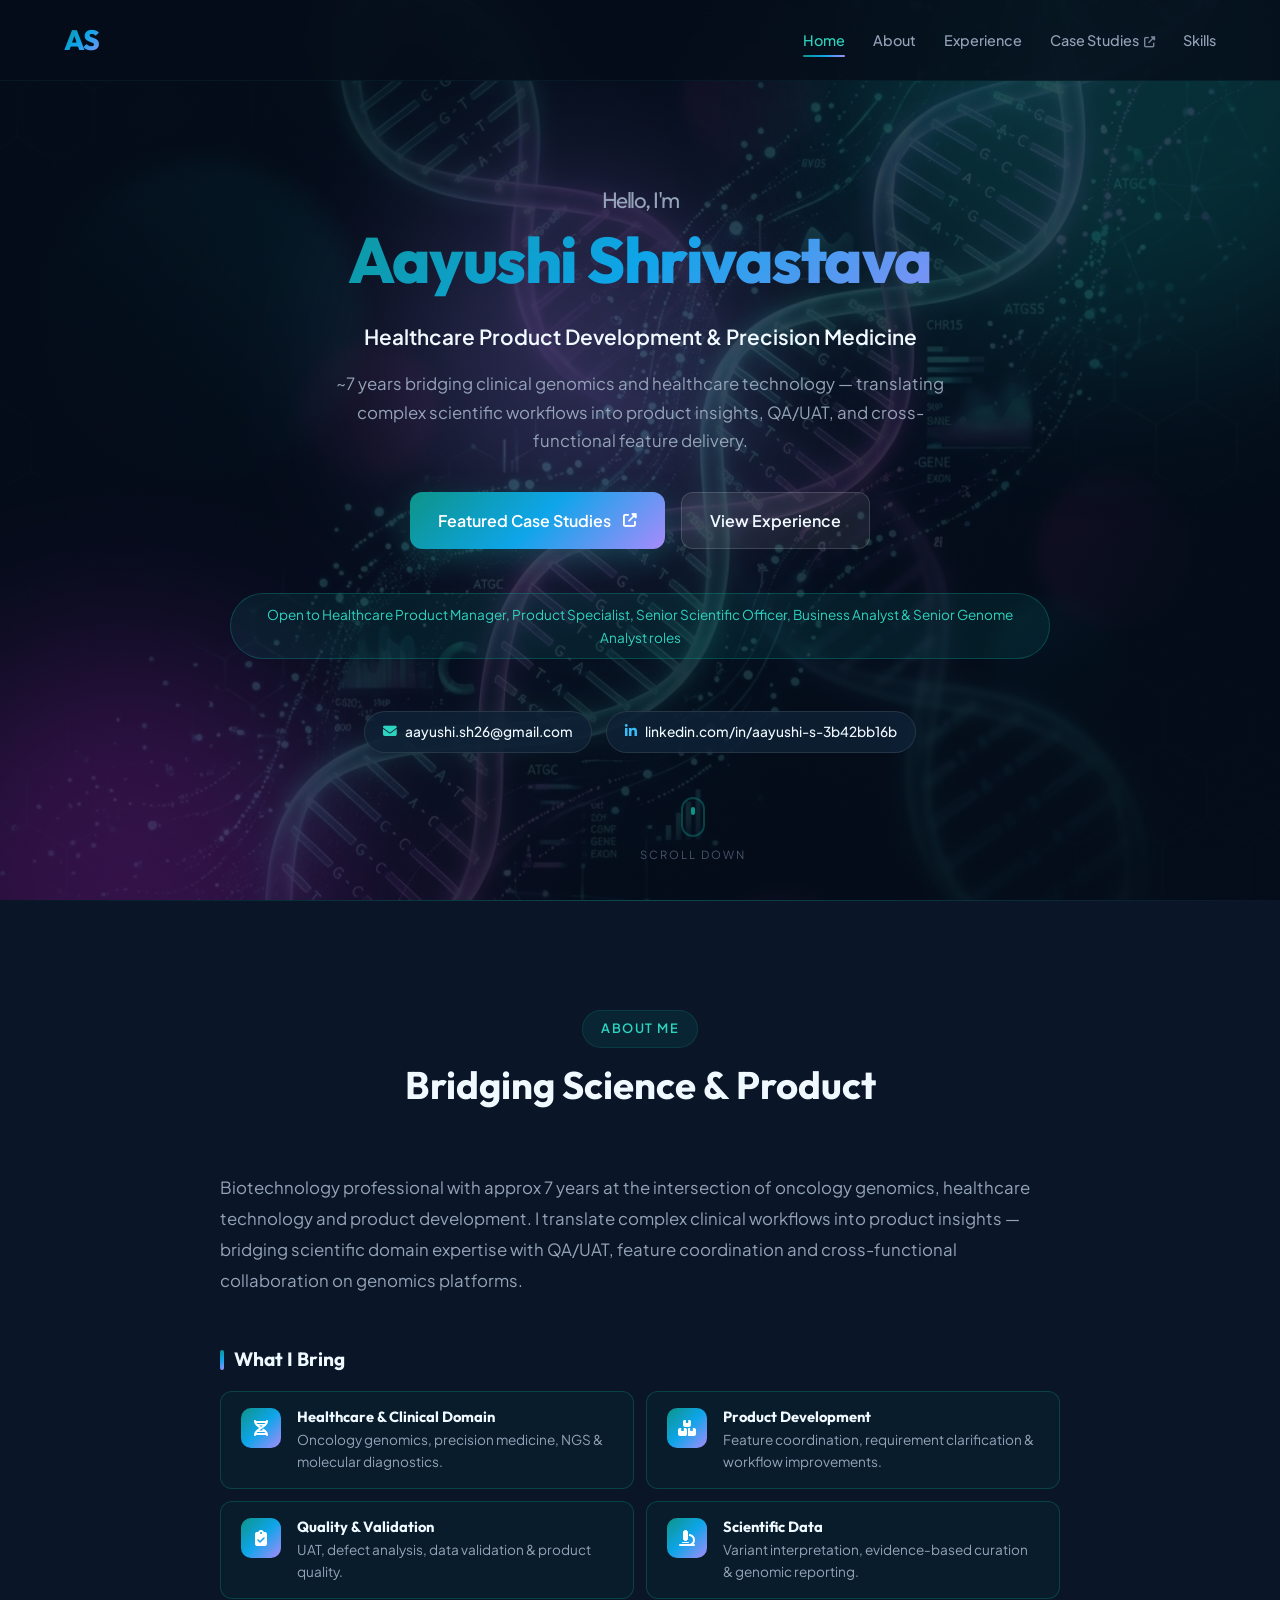
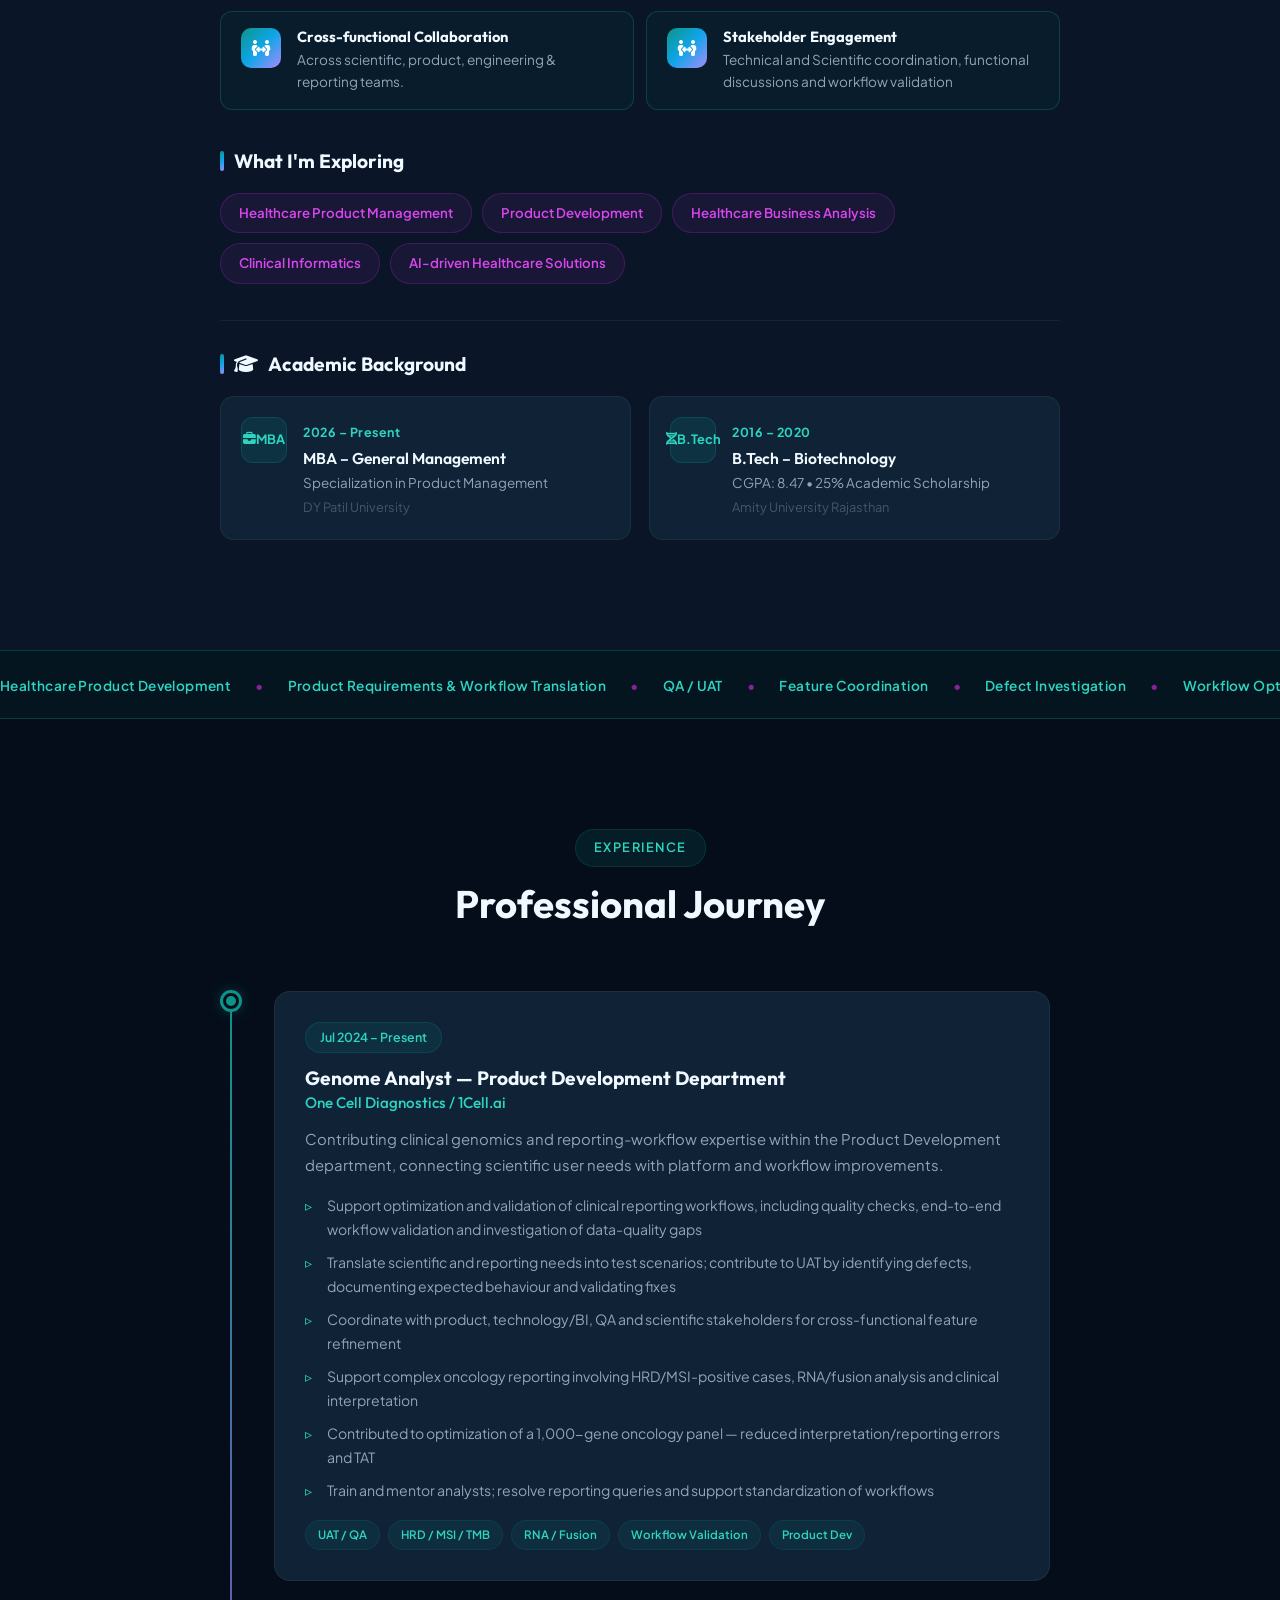
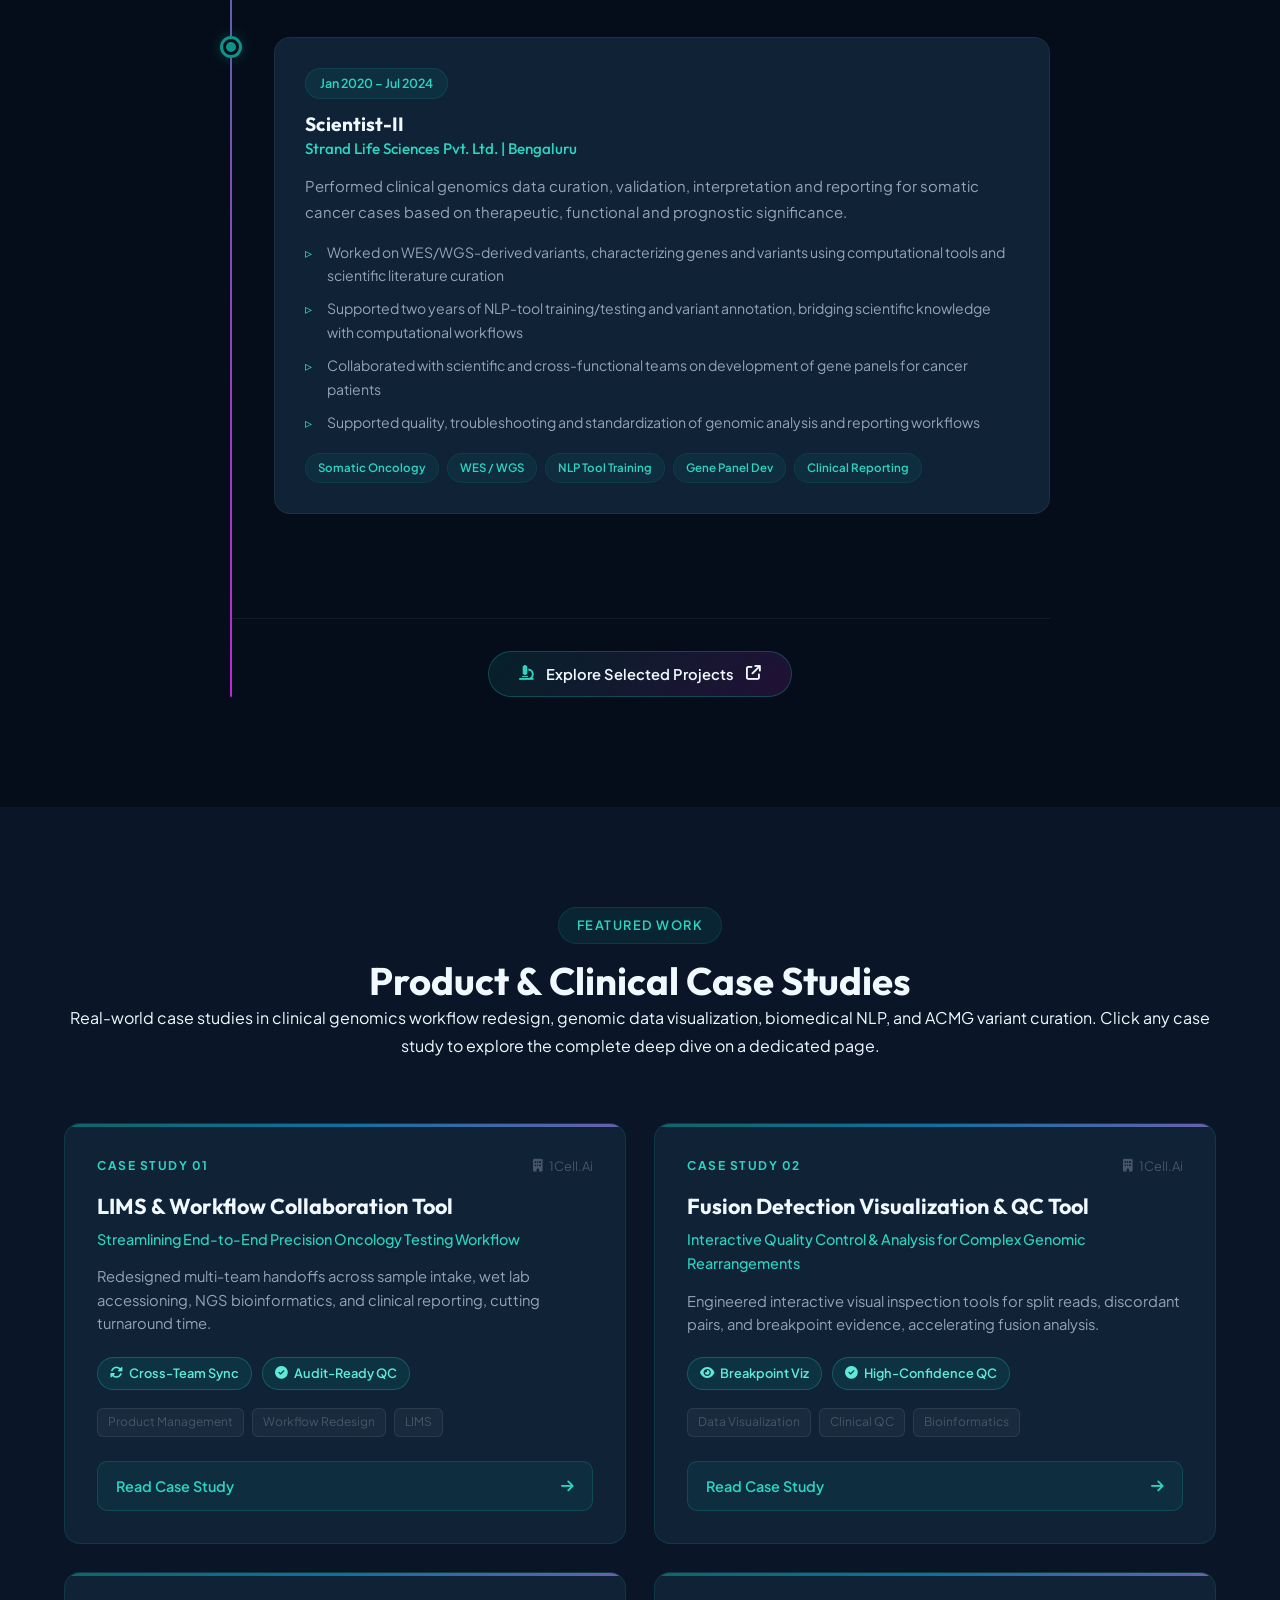
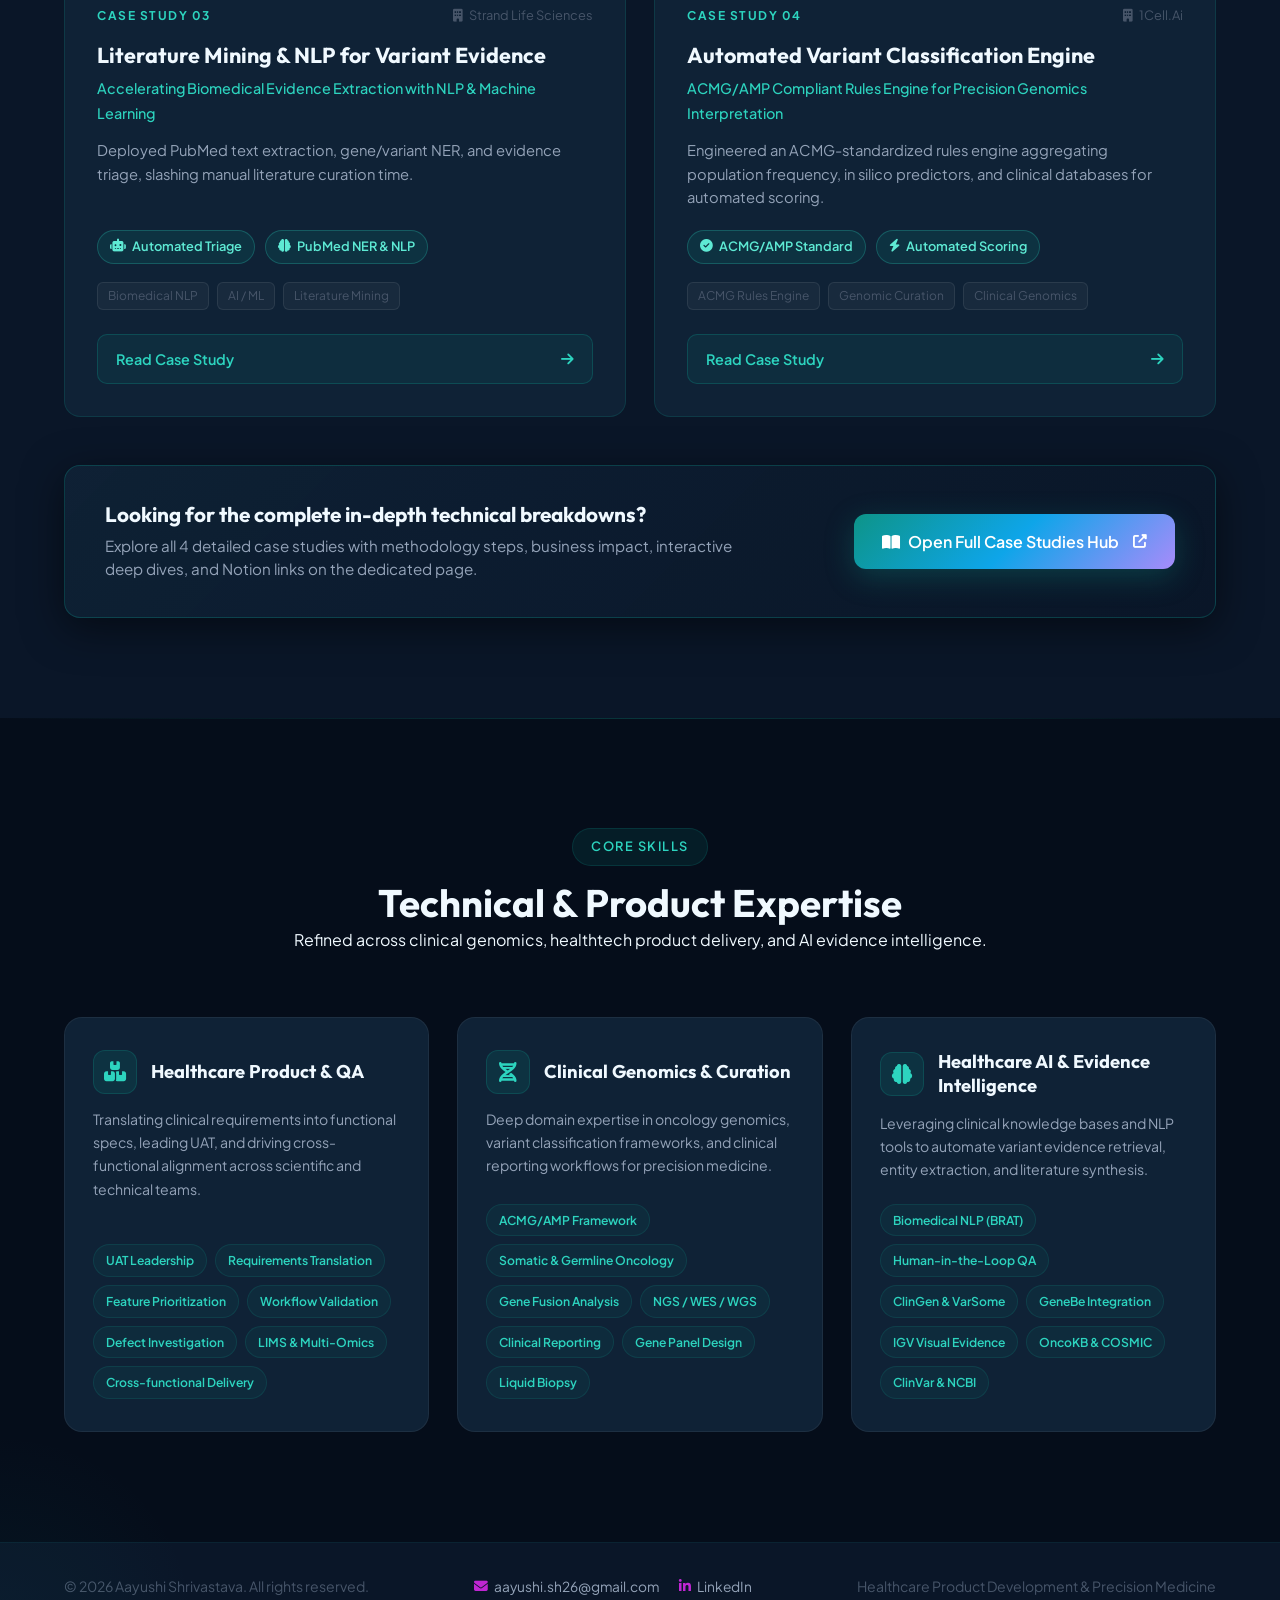
==== commit 8a2f395f: "Update portfolio: remove Mumbai references, clean modal trigger/header, remove percentage metrics, a" ====
--- a/index.html
+++ b/index.html
@@ -26,7 +26,9 @@
                 <li><a href="#home" class="nav-link">Home</a></li>
                 <li><a href="#about" class="nav-link">About</a></li>
                 <li><a href="#experience" class="nav-link">Experience</a></li>
-                <li><a href="case-studies.html" target="_blank" rel="noopener noreferrer" class="nav-link">Case Studies <i class="fas fa-external-link-alt" style="font-size:0.7rem;margin-left:3px;opacity:0.8;"></i></a></li>
+                <li><a href="case-studies.html" target="_blank" rel="noopener noreferrer" class="nav-link">Case Studies
+                        <i class="fas fa-external-link-alt"
+                            style="font-size:0.7rem;margin-left:3px;opacity:0.8;"></i></a></li>
                 <li><a href="#skills" class="nav-link">Skills</a></li>
             </ul>
             <div class="hamburger" id="hamburger">
@@ -63,7 +65,8 @@
             <!--<p class="hero-description">Feel free to reach out to discuss my product development case studies and
                 experience.</p>-->
             <div class="hero-buttons">
-                <a href="case-studies.html" target="_blank" rel="noopener noreferrer" class="btn btn-primary" id="btn-view-case-studies">
+                <a href="case-studies.html" target="_blank" rel="noopener noreferrer" class="btn btn-primary"
+                    id="btn-view-case-studies">
                     <span>Featured Case Studies</span>
                     <i class="fas fa-external-link-alt" style="font-size:0.85rem;margin-left:4px;"></i>
                 </a>
@@ -88,10 +91,7 @@
                     <i class="fab fa-linkedin-in"></i>
                     <span>linkedin.com/in/aayushi-s-3b42bb16b</span>
                 </a>
-                <span class="hero-contact-pill location-pill">
-                    <i class="fas fa-map-marker-alt"></i>
-                    <span>Mumbai, India</span>
-                </span>
+
             </div>
         </div>
         <div class="scroll-indicator">
@@ -188,7 +188,7 @@
                                 <span class="edu-year">2026 – Present</span>
                                 <h4>MBA – General Management</h4>
                                 <p class="edu-spec">Specialization in Product Management</p>
-                                <p class="edu-school">DY Patil University, Mumbai</p>
+                                <p class="edu-school">DY Patil University</p>
                             </div>
                         </div>
                         <div class="about-edu-card">
@@ -287,7 +287,7 @@
                     <div class="timeline-content">
                         <span class="timeline-date">Jul 2024 – Present</span>
                         <h3 class="timeline-title">Genome Analyst — Product Development Department</h3>
-                        <h4 class="timeline-company">One Cell Diagnostics / 1Cell.ai | Mumbai</h4>
+                        <h4 class="timeline-company">One Cell Diagnostics / 1Cell.ai</h4>
                         <p class="timeline-description">Contributing clinical genomics and reporting-workflow expertise
                             within the Product Development department, connecting scientific user needs with platform
                             and workflow improvements.</p>
@@ -348,7 +348,7 @@
                 <div class="experience-projects-cta">
                     <button class="btn-projects-trigger" id="btn-open-projects-modal" type="button">
                         <i class="fas fa-microscope"></i>
-                        <span>Explore Selected Research Projects (Popup)</span>
+                        <span>Explore Selected Projects</span>
                         <i class="fas fa-arrow-up-right-from-square"></i>
                     </button>
                 </div>
@@ -363,7 +363,9 @@
             <div class="section-header">
                 <span class="section-tag">Featured Work</span>
                 <h2 class="section-title">Product &amp; Clinical Case Studies</h2>
-                <p class="section-subtitle">Real-world case studies in clinical genomics workflow redesign, genomic data visualization, biomedical NLP, and ACMG variant curation. Click any case study to explore the complete deep dive on a dedicated page.</p>
+                <p class="section-subtitle">Real-world case studies in clinical genomics workflow redesign, genomic data
+                    visualization, biomedical NLP, and ACMG variant curation. Click any case study to explore the
+                    complete deep dive on a dedicated page.</p>
             </div>
 
             <div class="preview-grid">
@@ -375,9 +377,10 @@
                     </div>
                     <h3 class="preview-card-title">LIMS &amp; Workflow Collaboration Tool</h3>
                     <p class="preview-card-subtitle">Streamlining End-to-End Precision Oncology Testing Workflow</p>
-                    <p class="preview-card-desc">Redesigned multi-team handoffs across sample intake, wet lab accessioning, NGS bioinformatics, and clinical reporting, cutting turnaround time by 40%.</p>
+                    <p class="preview-card-desc">Redesigned multi-team handoffs across sample intake, wet lab
+                        accessioning, NGS bioinformatics, and clinical reporting, cutting turnaround time.</p>
                     <div class="preview-card-impact">
-                        <div class="impact-pill"><i class="fas fa-tachometer-alt"></i> 40% TAT Reduction</div>
+                        <div class="impact-pill"><i class="fas fa-sync-alt"></i> Cross-Team Sync</div>
                         <div class="impact-pill"><i class="fas fa-check-circle"></i> Audit-Ready QC</div>
                     </div>
                     <div class="preview-card-tags">
@@ -385,7 +388,8 @@
                         <span class="tag">Workflow Redesign</span>
                         <span class="tag">LIMS</span>
                     </div>
-                    <a href="case-studies.html#case-1" target="_blank" rel="noopener noreferrer" class="preview-card-btn">
+                    <a href="case-studies.html#case-1" target="_blank" rel="noopener noreferrer"
+                        class="preview-card-btn">
                         <span>Read Case Study</span>
                         <i class="fas fa-arrow-right"></i>
                     </a>
@@ -395,21 +399,24 @@
                 <div class="preview-card">
                     <div class="preview-card-header">
                         <span class="preview-card-num">CASE STUDY 02</span>
-                        <span class="preview-card-company"><i class="fas fa-building"></i> Strand Life Sciences</span>
+                        <span class="preview-card-company"><i class="fas fa-building"></i> 1Cell.Ai</span>
                     </div>
                     <h3 class="preview-card-title">Fusion Detection Visualization &amp; QC Tool</h3>
-                    <p class="preview-card-subtitle">Interactive Quality Control &amp; Analysis for Complex Genomic Rearrangements</p>
-                    <p class="preview-card-desc">Engineered interactive visual inspection tools for split reads, discordant pairs, and breakpoint evidence, accelerating fusion analysis by 30%.</p>
+                    <p class="preview-card-subtitle">Interactive Quality Control &amp; Analysis for Complex Genomic
+                        Rearrangements</p>
+                    <p class="preview-card-desc">Engineered interactive visual inspection tools for split reads,
+                        discordant pairs, and breakpoint evidence, accelerating fusion analysis.</p>
                     <div class="preview-card-impact">
-                        <div class="impact-pill"><i class="fas fa-tachometer-alt"></i> 30% Faster Review</div>
                         <div class="impact-pill"><i class="fas fa-eye"></i> Breakpoint Viz</div>
+                        <div class="impact-pill"><i class="fas fa-check-circle"></i> High-Confidence QC</div>
                     </div>
                     <div class="preview-card-tags">
                         <span class="tag">Data Visualization</span>
                         <span class="tag">Clinical QC</span>
                         <span class="tag">Bioinformatics</span>
                     </div>
-                    <a href="case-studies.html#case-2" target="_blank" rel="noopener noreferrer" class="preview-card-btn">
+                    <a href="case-studies.html#case-2" target="_blank" rel="noopener noreferrer"
+                        class="preview-card-btn">
                         <span>Read Case Study</span>
                         <i class="fas fa-arrow-right"></i>
                     </a>
@@ -422,10 +429,12 @@
                         <span class="preview-card-company"><i class="fas fa-building"></i> Strand Life Sciences</span>
                     </div>
                     <h3 class="preview-card-title">Literature Mining &amp; NLP for Variant Evidence</h3>
-                    <p class="preview-card-subtitle">Accelerating Biomedical Evidence Extraction with NLP &amp; Machine Learning</p>
-                    <p class="preview-card-desc">Deployed PubMed text extraction, gene/variant NER, and evidence triage, slashing manual literature curation time by 60%.</p>
+                    <p class="preview-card-subtitle">Accelerating Biomedical Evidence Extraction with NLP &amp; Machine
+                        Learning</p>
+                    <p class="preview-card-desc">Deployed PubMed text extraction, gene/variant NER, and evidence triage,
+                        slashing manual literature curation time.</p>
                     <div class="preview-card-impact">
-                        <div class="impact-pill"><i class="fas fa-tachometer-alt"></i> 60% Faster Curation</div>
+                        <div class="impact-pill"><i class="fas fa-robot"></i> Automated Triage</div>
                         <div class="impact-pill"><i class="fas fa-brain"></i> PubMed NER &amp; NLP</div>
                     </div>
                     <div class="preview-card-tags">
@@ -433,7 +442,8 @@
                         <span class="tag">AI / ML</span>
                         <span class="tag">Literature Mining</span>
                     </div>
-                    <a href="case-studies.html#case-3" target="_blank" rel="noopener noreferrer" class="preview-card-btn">
+                    <a href="case-studies.html#case-3" target="_blank" rel="noopener noreferrer"
+                        class="preview-card-btn">
                         <span>Read Case Study</span>
                         <i class="fas fa-arrow-right"></i>
                     </a>
@@ -443,21 +453,24 @@
                 <div class="preview-card">
                     <div class="preview-card-header">
                         <span class="preview-card-num">CASE STUDY 04</span>
-                        <span class="preview-card-company"><i class="fas fa-building"></i> Strand Life Sciences</span>
+                        <span class="preview-card-company"><i class="fas fa-building"></i> 1Cell.Ai</span>
                     </div>
                     <h3 class="preview-card-title">Automated Variant Classification Engine</h3>
-                    <p class="preview-card-subtitle">ACMG/AMP Compliant Rules Engine for Precision Genomics Interpretation</p>
-                    <p class="preview-card-desc">Engineered an ACMG-standardized rules engine aggregating population frequency, in silico predictors, and clinical databases for automated scoring.</p>
+                    <p class="preview-card-subtitle">ACMG/AMP Compliant Rules Engine for Precision Genomics
+                        Interpretation</p>
+                    <p class="preview-card-desc">Engineered an ACMG-standardized rules engine aggregating population
+                        frequency, in silico predictors, and clinical databases for automated scoring.</p>
                     <div class="preview-card-impact">
-                        <div class="impact-pill"><i class="fas fa-tachometer-alt"></i> 50% Speed Improvement</div>
                         <div class="impact-pill"><i class="fas fa-check-circle"></i> ACMG/AMP Standard</div>
+                        <div class="impact-pill"><i class="fas fa-bolt"></i> Automated Scoring</div>
                     </div>
                     <div class="preview-card-tags">
                         <span class="tag">ACMG Rules Engine</span>
                         <span class="tag">Genomic Curation</span>
                         <span class="tag">Clinical Genomics</span>
                     </div>
-                    <a href="case-studies.html#case-4" target="_blank" rel="noopener noreferrer" class="preview-card-btn">
+                    <a href="case-studies.html#case-4" target="_blank" rel="noopener noreferrer"
+                        class="preview-card-btn">
                         <span>Read Case Study</span>
                         <i class="fas fa-arrow-right"></i>
                     </a>
@@ -469,10 +482,13 @@
                 <div class="preview-cta-card">
                     <div class="preview-cta-text">
                         <h3>Looking for the complete in-depth technical breakdowns?</h3>
-                        <p>Explore all 4 detailed case studies with methodology steps, business impact, interactive deep dives, and Notion links on the dedicated page.</p>
-                    </div>
-                    <a href="case-studies.html" target="_blank" rel="noopener noreferrer" class="btn btn-primary btn-lg">
-                        <i class="fas fa-book-open"></i> Open Full Case Studies Hub <i class="fas fa-external-link-alt" style="margin-left: 6px; font-size: 0.85rem;"></i>
+                        <p>Explore all 4 detailed case studies with methodology steps, business impact, interactive deep
+                            dives, and Notion links on the dedicated page.</p>
+                    </div>
+                    <a href="case-studies.html" target="_blank" rel="noopener noreferrer"
+                        class="btn btn-primary btn-lg">
+                        <i class="fas fa-book-open"></i> Open Full Case Studies Hub <i class="fas fa-external-link-alt"
+                            style="margin-left: 6px; font-size: 0.85rem;"></i>
                     </a>
                 </div>
             </div>
@@ -554,7 +570,7 @@
         <div class="modal-container" role="dialog" aria-labelledby="modal-title">
             <div class="modal-header">
                 <div>
-                    <span class="modal-tag">Research &amp; Genomics</span>
+                    <span class="modal-tag">Genomics &amp; Healthcare</span>
                     <h3 class="modal-title" id="modal-title">Selected Projects</h3>
                 </div>
                 <button class="modal-close" id="btn-close-projects-modal" aria-label="Close modal">
